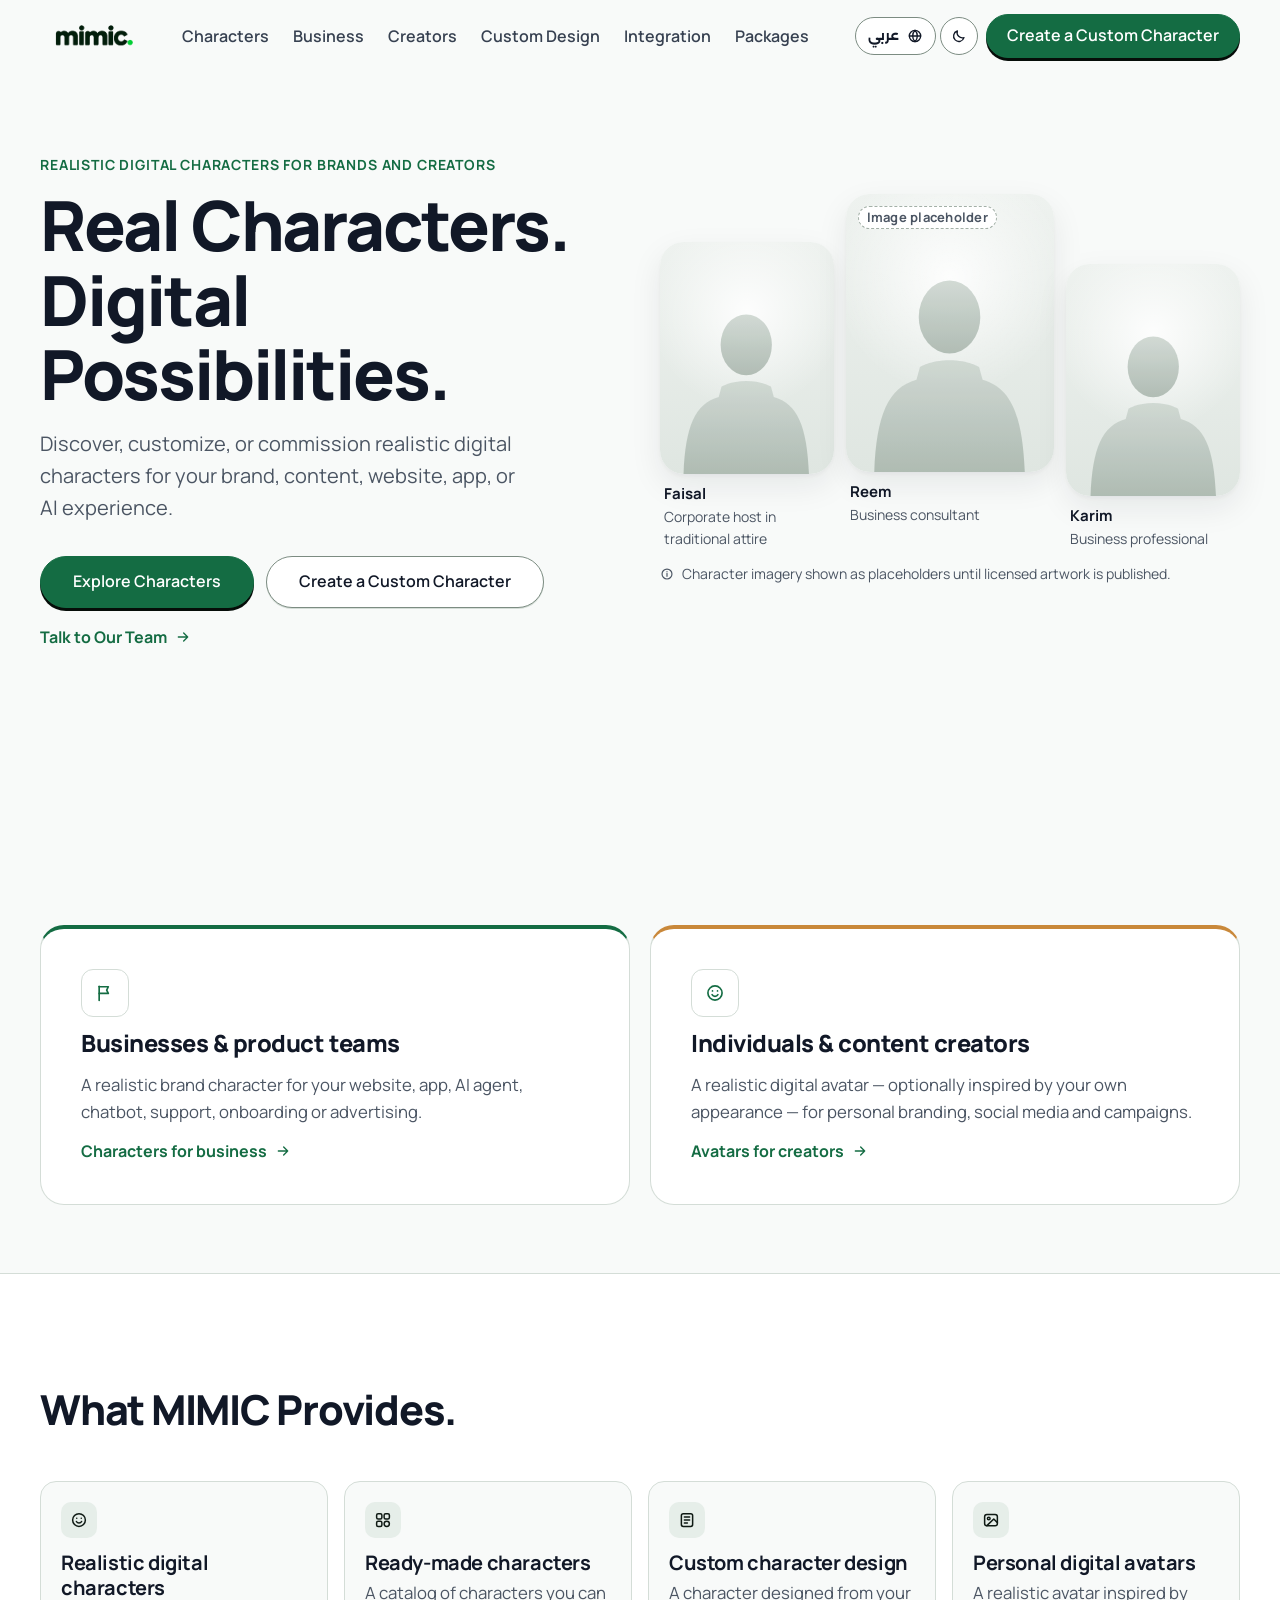
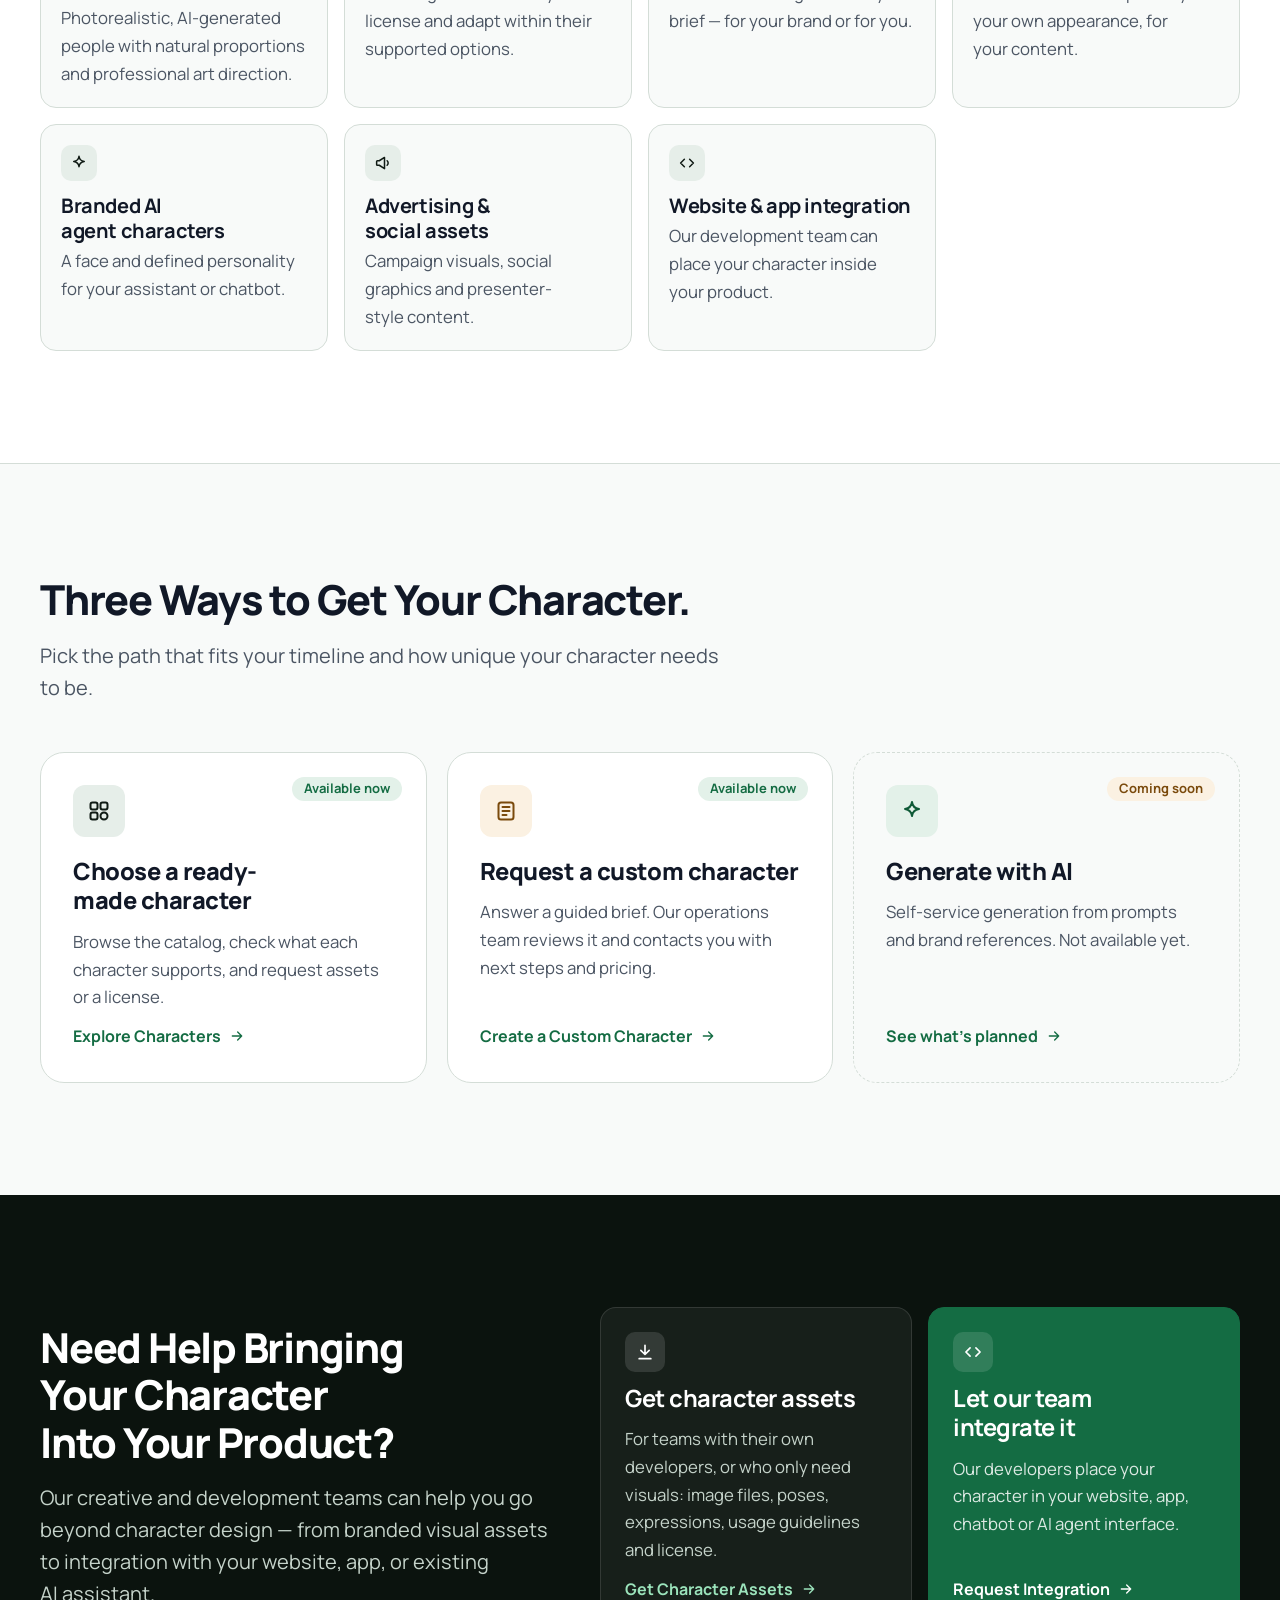
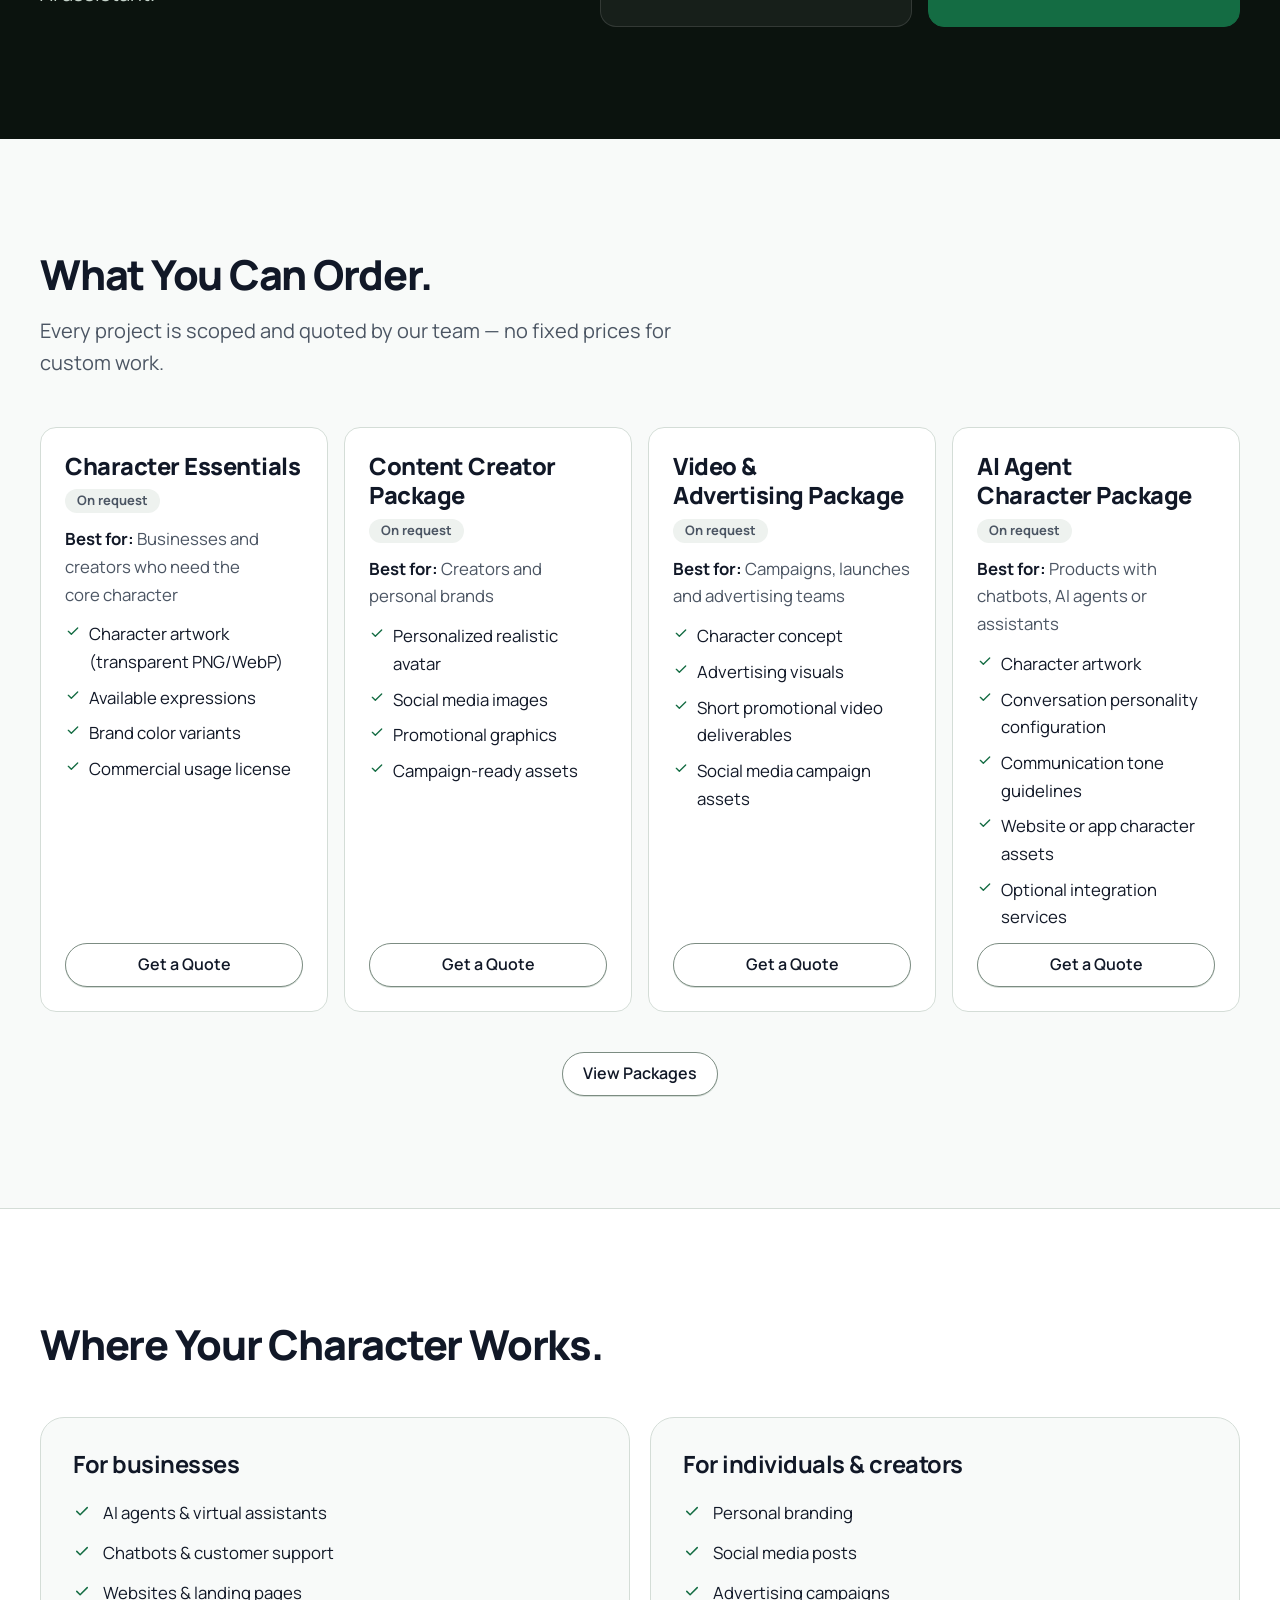
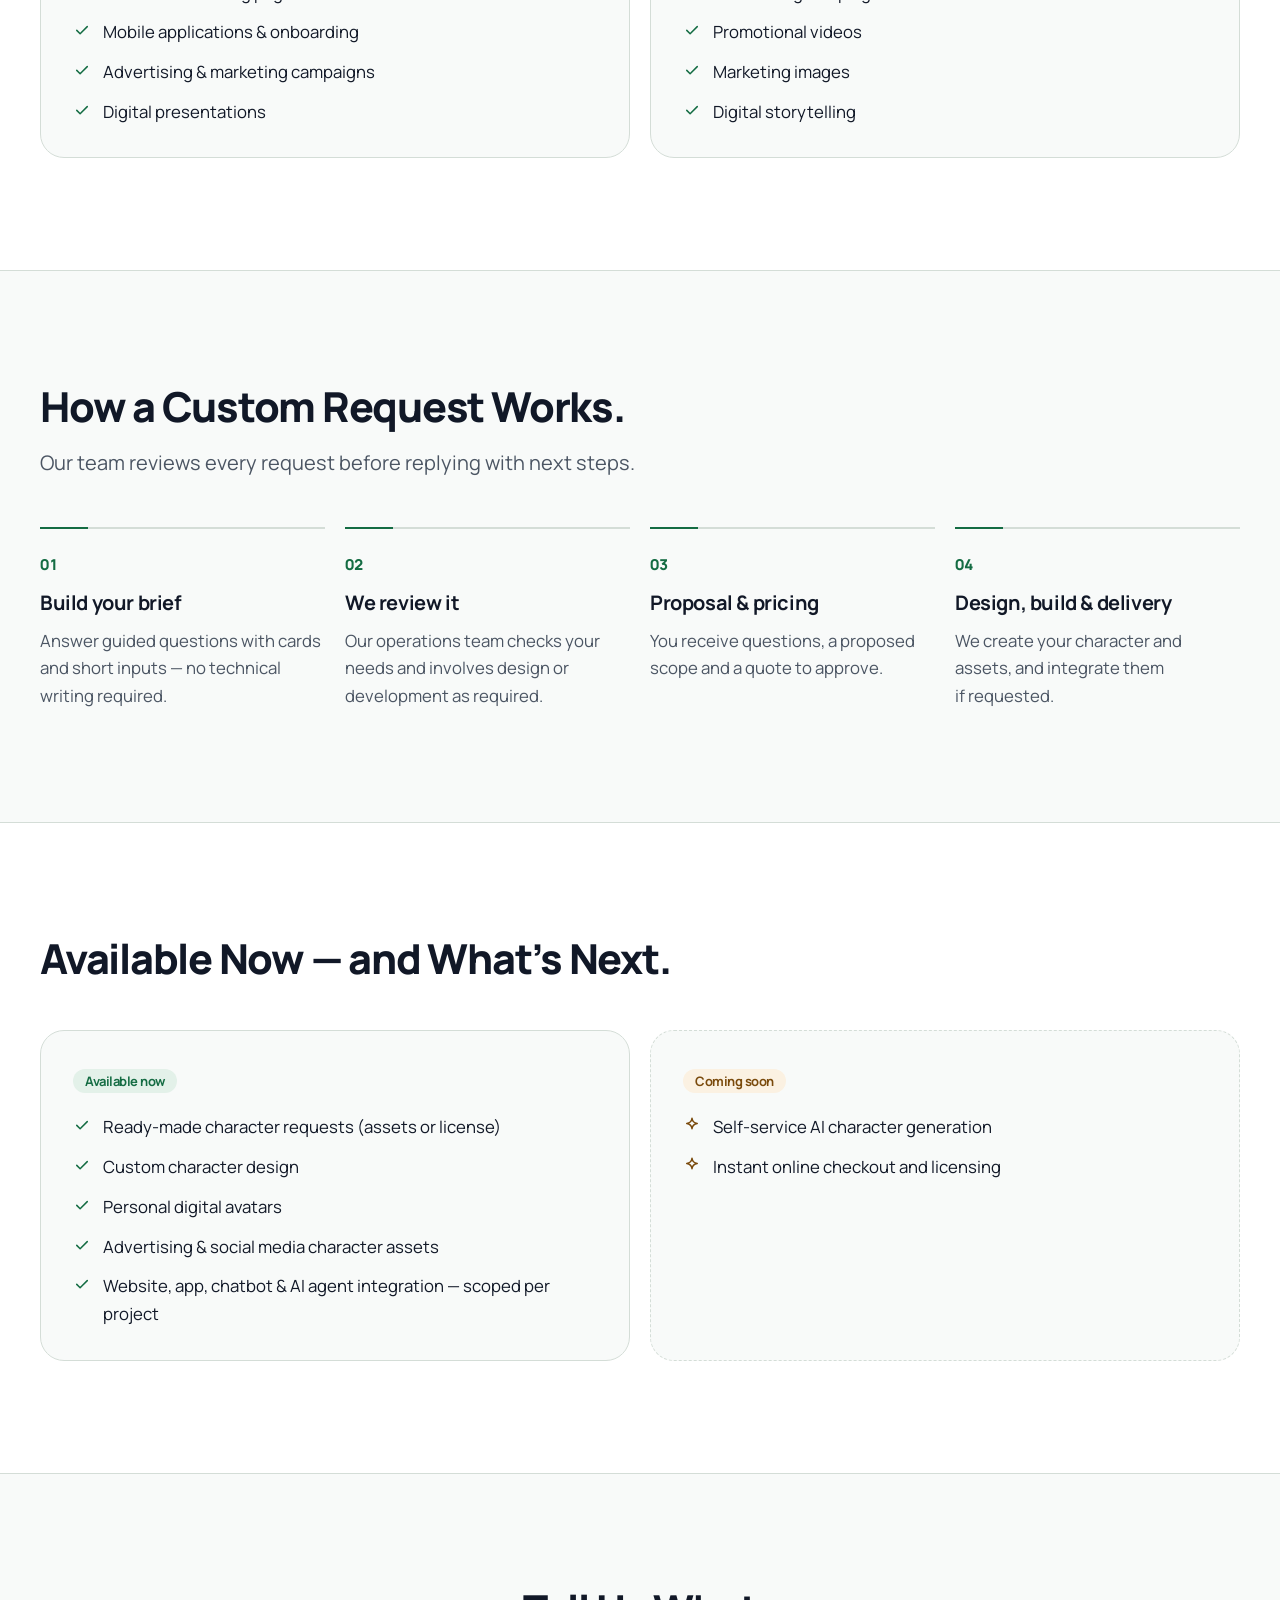
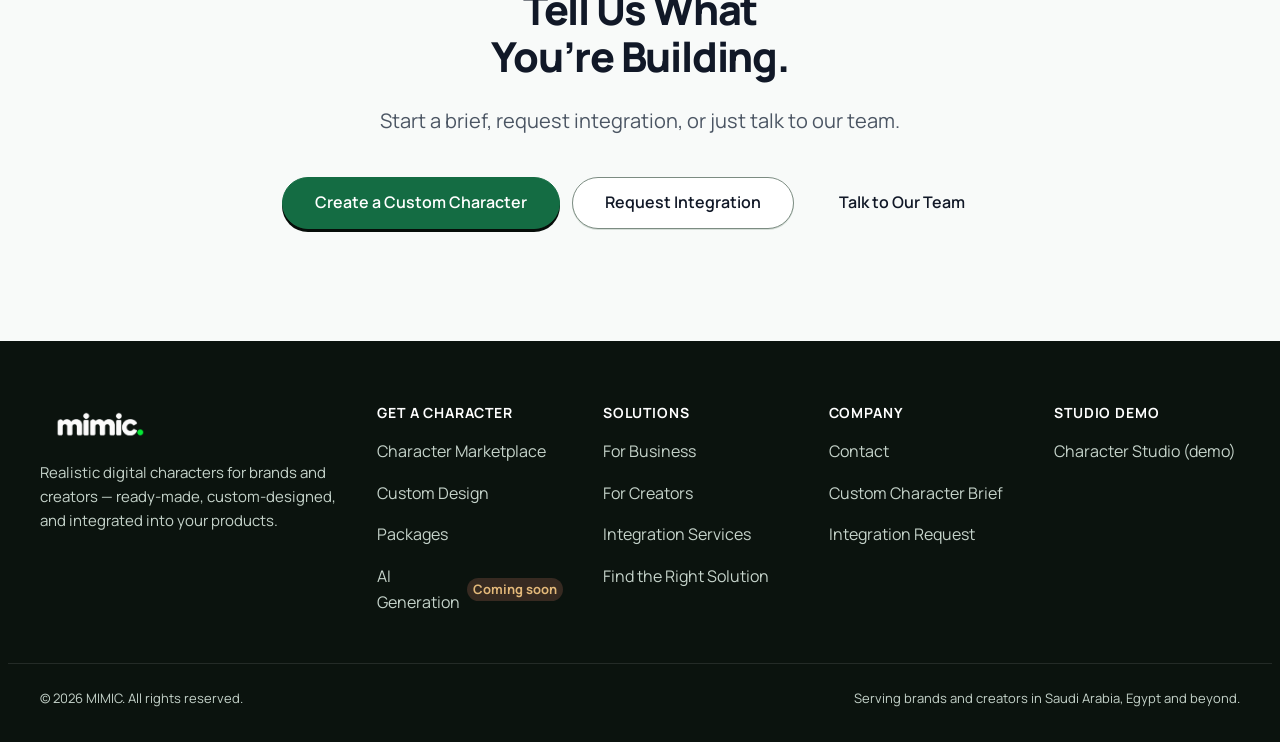
==== index.html @ 4c0474f5 "Initial commit - MIMIC website" ====
<!doctype html>
<html lang="en" dir="ltr">
<head>
  <meta charset="utf-8">
  <meta name="viewport" content="width=device-width, initial-scale=1, viewport-fit=cover">
  <title>MIMIC — Real Characters. Digital Possibilities.</title>
  <meta name="description" content="Realistic digital characters for brands and creators — ready-made, custom-designed, and integrated into your website, app, chatbot or AI agent.">
  <meta name="theme-color" content="#F8FAF9">
  <!-- Apply saved theme + language before first paint (prevents flashing the wrong theme / direction) -->
  <script>
    (function () {
      var d = document.documentElement, theme = 'light', lang = 'en';
      try {
        var saved = localStorage.getItem('character-lab:theme');
        // explicit choice wins; otherwise follow the operating-system preference
        theme = saved === 'dark' || saved === 'light' ? saved
          : (window.matchMedia && matchMedia('(prefers-color-scheme: dark)').matches ? 'dark' : 'light');
        var q = new URLSearchParams(location.search).get('lang');
        lang = q === 'ar' || q === 'en' ? q : localStorage.getItem('character-lab:locale') === 'ar' ? 'ar' : 'en';
      } catch (e) {}
      d.dataset.theme = theme;
      d.lang = lang;
      d.dir = lang === 'ar' ? 'rtl' : 'ltr';
      if (theme === 'dark') document.querySelector('meta[name="theme-color"]').setAttribute('content', '#101713');
    })();
  </script>
  <meta property="og:title" content="MIMIC — Real Characters. Digital Possibilities.">
  <meta property="og:description" content="Discover, customize, or commission realistic digital characters for your brand, content, website, app, or AI experience.">
  <!-- TODO: add a square MIMIC favicon / app icon (not yet supplied). The old flask icon was retired. -->

  <link rel="preconnect" href="https://fonts.googleapis.com">
  <link rel="preconnect" href="https://fonts.gstatic.com" crossorigin>
  <link rel="stylesheet" href="https://fonts.googleapis.com/css2?family=Manrope:wght@400;500;600;700;800&family=Alexandria:wght@400;500;600;700;800&display=swap">

  <link rel="stylesheet" href="css/tokens.css">
  <link rel="stylesheet" href="css/base.css">
  <link rel="stylesheet" href="css/components.css">
  <link rel="stylesheet" href="css/layout.css">
  <link rel="stylesheet" href="css/site.css">
  <link rel="stylesheet" href="css/character.css">
  <link rel="stylesheet" href="css/pages.css">
  <link rel="stylesheet" href="css/typography.css">
  <link rel="stylesheet" href="css/a11y.css">
</head>
<body data-layout="site">
  <a class="skip-link" href="#main" data-skip-link>Skip to content</a>

  <div class="shell">
    <!-- Public website -->
    <header class="site-header" data-chrome="site-header"></header>

    <!-- Product workspace -->
    <aside class="sidebar" data-chrome="sidebar"></aside>
    <header class="topbar" data-chrome="topbar"></header>

    <main id="main" class="main" tabindex="-1">
      <div id="view" class="view"></div>
    </main>

    <footer class="site-footer" data-chrome="site-footer"></footer>
  </div>

  <!-- Mobile navigation drawer (content depends on layout) -->
  <div class="drawer" id="drawer" hidden></div>

  <div class="toast-region" role="status" aria-live="polite"></div>

  <noscript>
    <p style="padding:2rem;font-family:sans-serif">MIMIC needs JavaScript enabled.</p>
  </noscript>

  <script type="module" src="js/main.js"></script>
</body>
</html>
---- css/tokens.css ----
/* ==========================================================================
   Character Lab — Design Tokens (v3: accessible Black / Deep Green / Neutral)

   WCAG 2.2 AA targets (pairs validated — see README "Accessibility"):
   - Text ≥ 4.5:1, large text ≥ 3:1 (1.4.3)
   - UI component boundaries, focus indicators, meaningful icons ≥ 3:1 (1.4.11)
   Two border tokens on purpose:
     --color-border          decorative edges (cards, dividers) — never the only cue
     --color-border-control  boundaries of inputs / chips / checkboxes — ≥ 3:1

   Historical ramp names (lavender, indigo, peach…) are kept as ALIASES so
   existing components inherit the new identity:
     lavender → green accent   indigo → near-black ink-green   peach → warm sand
   New code should use semantic --color-* tokens only.
   ========================================================================== */

:root {
  color-scheme: light;

  /* ---------- Brand core ---------- */
  --brand-ink: #111827;
  --brand-green: #146c43;
  --brand-green-light: #76d5a1;
  --brand-indigo: var(--brand-ink); /* legacy alias */

  /* ---------- Neutral ramp ---------- */
  --ink-900: #111827;
  --ink-800: #1f2937;
  --ink-700: #374151;
  --ink-500: #4b5563;
  --ink-400: #6b7280;
  --ink-300: #7c8c82;
  --ink-200: #d4ddd7;
  --ink-100: #e9eeea;
  --ink-50:  #f3f6f4;

  /* "indigo" = near-black green family */
  --indigo-950: #060d09;
  --indigo-900: #0b130e;
  --indigo-800: #0f1a14;
  --indigo-700: #1a2b22;
  --indigo-600: #24392d;
  --indigo-100: #e6eee9;

  --cream-50:  #f8faf9;
  --cream-100: #f1f5f2;
  --white:     #ffffff;

  /* "lavender" = green accent ramp */
  --lavender-50:  #f0f7f3;
  --lavender-100: #e3f1e9;
  --lavender-200: #c7e3d3;
  --lavender-300: #9ccdb2;
  --lavender-400: #5fa982;
  --lavender-500: #2e8a5b;
  --lavender-600: #146c43;
  --lavender-700: #0f5a37;

  /* "peach" = warm sand (secondary emphasis, "coming soon") */
  --peach-100: #fbf1e2;
  --peach-200: #f3ddbb;
  --peach-300: #e3b97a;
  --peach-500: #c9883a;
  --peach-700: #7a4a0c;

  /* "mint" = success green */
  --mint-100: #e3f1e9;
  --mint-200: #c7e3d3;
  --mint-300: #8cc7a6;
  --mint-500: #2e8a5b;
  --mint-700: #146c43;

  --sky-100: #e8f0f7; --sky-200: #cfdeec; --sky-300: #a7c1db; --sky-500: #4c7aa6; --sky-700: #2b5279;
  --butter-100: #fbf4dc; --butter-200: #f3e3ad; --butter-300: #e2c773; --butter-500: #b8902a; --butter-700: #6e5208;
  --pink-100: #fbeaea; --pink-200: #f3cfcf; --pink-300: #e3a1a1; --pink-500: #c0504d; --pink-700: #9b2c2c;

  /* ---------- Semantic color ---------- */
  --color-bg: #f8faf9;
  --color-bg-app: #f1f5f2;
  --color-bg-elevated: #ffffff;
  --color-surface: #ffffff;
  --color-surface-muted: #f3f6f4;
  --color-surface-sunken: #eef2ef;
  --color-surface-inverse: #0f1a14;
  --color-surface-inverse-deep: #0b130e;
  --color-border: #d4ddd7;
  --color-border-strong: #a3b0a7;
  --color-border-control: #7c8c82;

  --color-text: #111827;
  --color-text-muted: #4b5563;
  --color-text-subtle: #5f6b63;
  --color-text-inverse: #ffffff;
  --color-text-inverse-muted: #c5d3ca;
  --color-heading: #111827;

  --color-primary: #146c43;
  --color-primary-hover: #0f5a37;
  --color-primary-active: #0b4a2d;
  --color-primary-contrast: #ffffff;

  --color-accent: #146c43;
  --color-accent-hover: #0f5a37;
  --color-accent-soft: #e3f1e9;
  --color-accent-softer: #f0f7f3;
  --color-accent-contrast: #ffffff;
  --color-accent-strong: #146c43;
  --color-accent-strong-hover: #0f5a37;

  --color-creative: #c9883a;
  --color-creative-hover: #b4762c;
  --color-creative-soft: #fbf1e2;
  --color-creative-contrast: #111827;

  --color-success: #146c43;
  --color-success-soft: #e3f1e9;
  --color-warning: #6e5208;
  --color-warning-soft: #fbf4dc;
  --color-danger: #b42318;
  --color-danger-soft: #fdecea;

  --color-focus: #146c43;
  --color-selected-bg: #e3f1e9;
  --color-selected-border: #146c43;

  --color-header-bg: rgb(248 250 249 / 0.94);
  --color-topbar-bg: rgb(241 245 242 / 0.95);
  --color-toast-bg: #111827;
  --color-toast-fg: #ffffff;

  --logo-body: #111827;
  --logo-face: #ffffff;
  --logo-dot: #146c43;
  --logo-dot-2: #76d5a1;
  --logo-word: #111827;
  --logo-accent: #146c43;

  --media-bg-a: #eef2ef;
  --media-bg-b: #dfe6e1;
  --media-glow: rgb(255 255 255 / 0.9);
  --media-ph-a: #cdd6d0;
  --media-ph-b: #aab7ae;
  --media-shadow: rgb(17 24 39 / 0.18);

  --tint-lavender: var(--lavender-100);
  --tint-peach: var(--peach-100);
  --tint-mint: var(--mint-100);
  --tint-sky: var(--sky-100);
  --tint-butter: var(--butter-100);
  --tint-pink: var(--pink-100);

  /* ---------- Typography ---------- */
  --font-latin: "Manrope", ui-sans-serif, system-ui, -apple-system, "Segoe UI", Roboto, sans-serif;
  --font-arabic: "Alexandria", "Segoe UI", Tahoma, sans-serif;
  --font-display: var(--font-latin);
  --font-body: var(--font-latin);
  --font-mono: ui-monospace, "SF Mono", Menlo, Consolas, monospace;

  --text-2xs: 0.75rem;
  --text-xs: 0.8125rem;
  --text-sm: 0.9375rem;
  --text-base: 1rem;
  --text-md: 1.125rem;
  --text-lg: 1.25rem;
  --text-xl: 1.5rem;
  --text-2xl: clamp(1.625rem, 1.3rem + 1.1vw, 2.125rem);
  --text-3xl: clamp(2rem, 1.45rem + 2.1vw, 3rem);
  --text-display: clamp(2.5rem, 1.5rem + 4.2vw, 4.75rem);

  --weight-regular: 400;
  --weight-medium: 500;
  --weight-semibold: 600;
  --weight-bold: 700;
  --weight-extrabold: 800;

  --leading-tight: 1.1;
  --leading-snug: 1.3;
  --leading-normal: 1.6;

  --tracking-tight: -0.02em;
  --tracking-display: -0.03em;
  --tracking-wide: 0.06em;

  /* ---------- Typography scale (roles) — fluid between 360px and 1440px ----------
     Applied to components in css/typography.css. Sizes grow only where hierarchy needs it. */
  --fs-hero:    clamp(2.375rem, 1.6rem + 3.4vw, 4.5rem);     /* 38 → 72  hero headline        */
  --fs-h1:      clamp(2.125rem, 1.6rem + 2.2vw, 3.25rem);    /* 34 → 52  inner page titles     */
  --fs-h2:      clamp(1.625rem, 1.3rem + 1.6vw, 2.75rem);    /* 26 → 44  section headings      */
  --fs-title:   clamp(1.375rem, 1.15rem + 0.9vw, 1.875rem);  /* 22 → 30  step / modal titles   */
  --fs-h3:      clamp(1.125rem, 1rem + 0.6vw, 1.5rem);       /* 18 → 24  card titles           */
  --fs-h4:      clamp(1.0625rem, 0.97rem + 0.4vw, 1.25rem);  /* 17 → 20  small card titles     */
  --fs-lead:    clamp(1.0625rem, 0.98rem + 0.4vw, 1.25rem);  /* 17 → 20  intros & descriptions */
  --fs-body:    clamp(1rem, 0.94rem + 0.28vw, 1.125rem);     /* 16 → 18  body text             */
  --fs-body-sm: clamp(1rem, 0.97rem + 0.1vw, 1.0625rem);      /* 16 → 17  card text             */
  --fs-ui:      1rem;                                         /* 16       nav, buttons, inputs  */
  --fs-label:   0.875rem;                                     /* 14       labels, eyebrows      */
  --fs-caption: 0.8125rem;                                    /* 13       badges, tags          */

  --lh-hero: 1.08;
  --lh-h1: 1.12;
  --lh-h2: 1.15;
  --lh-title: 1.2;
  --lh-h3: 1.25;
  --lh-lead: 1.6;
  --lh-body: 1.65;
  --lh-ui: 1.35;

  /* Vertical rhythm between heading → text → actions */
  --flow-eyebrow: var(--space-3);
  --flow-heading: var(--space-4);
  --flow-actions: var(--space-7);

  /* ---------- Spacing ---------- */
  --space-0: 0; --space-1: 0.25rem; --space-2: 0.5rem; --space-3: 0.75rem; --space-4: 1rem; --space-5: 1.25rem;
  --space-6: 1.5rem; --space-7: 2rem; --space-8: 2.5rem; --space-9: 3rem; --space-10: 4rem; --space-11: 5rem; --space-12: 6rem;
  --section-y: clamp(4rem, 2.5rem + 6vw, 7rem);

  /* ---------- Radius ---------- */
  --radius-xs: 6px; --radius-sm: 10px; --radius-md: 12px; --radius-lg: 16px; --radius-xl: 24px; --radius-2xl: 32px; --radius-pill: 999px;

  /* ---------- Elevation ---------- */
  --shadow-xs: 0 1px 2px rgb(17 24 39 / 0.06);
  --shadow-sm: 0 1px 2px rgb(17 24 39 / 0.05), 0 4px 12px rgb(17 24 39 / 0.05);
  --shadow-md: 0 2px 4px rgb(17 24 39 / 0.04), 0 12px 32px rgb(17 24 39 / 0.08);
  --shadow-lg: 0 4px 10px rgb(17 24 39 / 0.05), 0 28px 64px rgb(17 24 39 / 0.12);
  --shadow-press: 0 2px 0 0 var(--indigo-950);
  --shadow-press-soft: 0 1px 0 0 var(--ink-200);
  /* Focus ring for custom controls whose real input is visually hidden */
  --shadow-focus: 0 0 0 2px var(--color-bg), 0 0 0 5px var(--color-focus);

  /* ---------- Motion ---------- */
  --ease-out: cubic-bezier(0.22, 1, 0.36, 1);
  --ease-in-out: cubic-bezier(0.65, 0, 0.35, 1);
  --ease-spring: cubic-bezier(0.34, 1.56, 0.64, 1);
  --dur-instant: 90ms; --dur-fast: 160ms; --dur-base: 240ms; --dur-slow: 420ms; --dur-reveal: 600ms;

  /* ---------- Layout ---------- */
  --container: 1200px;
  --container-pad: clamp(1rem, 0.4rem + 2.6vw, 2rem);
  --header-h: 72px;
  --sidebar-w: 276px;
  --sidebar-w-compact: 88px;
  --topbar-h: 64px;
  --tabbar-h: 0px;
  --content-max: 1240px;
  --gutter: var(--space-7);
  --control-h-sm: 36px;
  --control-h: 44px;
  --control-h-lg: 52px;

  --dir: 1;
  --z-base: 1; --z-sticky: 20; --z-nav: 40; --z-overlay: 60; --z-toast: 80;
}

/* ---------- Arabic typography (Alexandria needs more vertical room) ---------- */
:root:lang(ar) {
  --font-display: var(--font-arabic);
  --font-body: var(--font-arabic);
  --tracking-tight: 0;
  --tracking-display: 0;
  --tracking-wide: 0;
  --leading-tight: 1.4;
  --leading-normal: 1.85;
  --text-display: clamp(2.2rem, 1.4rem + 3.4vw, 3.9rem);

  /* Alexandria is wide with tall ascenders: slightly smaller display sizes, more line height */
  --fs-hero: clamp(2.25rem, 1.5rem + 3.1vw, 4.25rem);       /* 36 → 68 */
  --fs-h1:   clamp(2rem, 1.5rem + 2vw, 3rem);               /* 32 → 48 */
  --lh-hero: 1.35;
  --lh-h1: 1.4;
  --lh-h2: 1.4;
  --lh-title: 1.45;
  --lh-h3: 1.5;
  --lh-lead: 1.8;
  --lh-body: 1.85;
  --lh-ui: 1.5;
}
[dir="rtl"] { --dir: -1; }

/* ==========================================================================
   Dark theme — designed independently: deep green-black, elevated surfaces,
   soft neutral text, light-green accent carrying dark text.
   ========================================================================== */
:root[data-theme="dark"] {
  color-scheme: dark;

  --ink-900: #f5f7f5;
  --ink-800: #e3e9e5;
  --ink-700: #ccd7d0;
  --ink-500: #b7c5bb;
  --ink-400: #93a499;
  --ink-300: #6b8174;
  --ink-200: #33433a;
  --ink-100: #24312a;
  --ink-50:  #1e2a24;

  --indigo-950: #030604;
  --indigo-900: #0a110d;
  --indigo-800: #d7e6dc;
  --indigo-700: #c2d6c9;
  --indigo-600: #a9c4b2;
  --indigo-100: #22312a;

  --cream-50: #101713;
  --cream-100: #0c120f;

  --lavender-50:  #16241c;
  --lavender-100: #1d3326;
  --lavender-200: #275038;
  --lavender-300: #3b7656;
  --lavender-400: #56a57c;
  --lavender-500: #76d5a1;
  --lavender-600: #76d5a1;
  --lavender-700: #9be3bb;

  --peach-100: #2e2416; --peach-200: #4a3a1f; --peach-300: #b98f4f; --peach-500: #e2b06a; --peach-700: #f0cc94;
  --mint-100: #1d3326; --mint-200: #275038; --mint-300: #3b7656; --mint-500: #76d5a1; --mint-700: #9be3bb;
  --sky-100: #172431; --sky-200: #20364a; --sky-300: #3e6488; --sky-500: #7fa9d1; --sky-700: #b3cde6;
  --butter-100: #2b2614; --butter-200: #46391a; --butter-300: #a88b3c; --butter-500: #d9bb64; --butter-700: #ecd796;
  --pink-100: #331b1b; --pink-200: #4e2727; --pink-300: #a25a5a; --pink-500: #e08a87; --pink-700: #f3b2b0;

  --color-bg: #101713;
  --color-bg-app: #0c120f;
  --color-bg-elevated: #1b2520;
  --color-surface: #1b2520;
  --color-surface-muted: #212d27;
  --color-surface-sunken: #141c18;
  --color-surface-inverse: #1d3a2b;
  --color-surface-inverse-deep: #080d0a;
  --color-border: #33433a;
  --color-border-strong: #4f6357;
  --color-border-control: #6b8174;

  --color-text: #f5f7f5;
  --color-text-muted: #b7c5bb;
  --color-text-subtle: #a1b1a6;
  --color-text-inverse-muted: #c9d7ce;
  --color-heading: #f5f7f5;

  --color-primary: #76d5a1;
  --color-primary-hover: #8fe0b3;
  --color-primary-active: #62c48e;
  --color-primary-contrast: #0b1a12;

  --color-accent: #76d5a1;
  --color-accent-hover: #9be3bb;
  --color-accent-soft: #1d3326;
  --color-accent-softer: #16241c;
  --color-accent-contrast: #0b1a12;
  --color-accent-strong: #1f6b46;
  --color-accent-strong-hover: #237a50;

  --color-creative: #e2b06a;
  --color-creative-hover: #ebc183;
  --color-creative-soft: #2e2416;
  --color-creative-contrast: #1a1206;

  --color-success: #9be3bb;
  --color-success-soft: #1d3326;
  --color-warning: #ecd796;
  --color-warning-soft: #2b2614;
  --color-danger: #f3a7a2;
  --color-danger-soft: #3a1d1b;
  --color-focus: #9be3bb;
  --color-selected-bg: #1d3326;
  --color-selected-border: #76d5a1;

  --color-header-bg: rgb(16 23 19 / 0.92);
  --color-topbar-bg: rgb(12 18 15 / 0.94);
  --color-toast-bg: #f5f7f5;
  --color-toast-fg: #0b1a12;

  --logo-body: #f5f7f5;
  --logo-face: #101713;
  --logo-dot: #76d5a1;
  --logo-dot-2: #3b7656;
  --logo-word: #f5f7f5;
  --logo-accent: #76d5a1;

  --media-bg-a: #22302a;
  --media-bg-b: #18221d;
  --media-glow: rgb(118 213 161 / 0.10);
  --media-ph-a: #4a5d52;
  --media-ph-b: #36463d;
  --media-shadow: rgb(0 0 0 / 0.5);

  --shadow-xs: 0 1px 2px rgb(0 0 0 / 0.3);
  --shadow-sm: 0 1px 2px rgb(0 0 0 / 0.3), 0 4px 12px rgb(0 0 0 / 0.25);
  --shadow-md: 0 2px 4px rgb(0 0 0 / 0.3), 0 12px 32px rgb(0 0 0 / 0.35);
  --shadow-lg: 0 4px 10px rgb(0 0 0 / 0.35), 0 28px 64px rgb(0 0 0 / 0.45);
  --shadow-press-soft: 0 1px 0 0 #050806;
}

/* Smooth theme switch — only while switching (class added by js/ui/theme.js) */
:root.theme-transition,
:root.theme-transition *,
:root.theme-transition *::before,
:root.theme-transition *::after {
  transition: background-color 260ms var(--ease-out), border-color 260ms var(--ease-out), color 260ms var(--ease-out), fill 260ms var(--ease-out) !important;
}

@media (max-width: 1099px) { :root { --gutter: var(--space-6); } }
@media (max-width: 719px) { :root { --gutter: var(--space-4); } }

@media (prefers-reduced-motion: reduce) {
  :root { --dur-instant: 0ms; --dur-fast: 0ms; --dur-base: 0ms; --dur-slow: 0ms; --dur-reveal: 0ms; }
  :root.theme-transition, :root.theme-transition * { transition: none !important; }
}
---- css/base.css ----
/* ==========================================================================
   Base — reset, document defaults, typography, utilities
   ========================================================================== */

*,
*::before,
*::after { box-sizing: border-box; }

* { margin: 0; }

html {
  -webkit-text-size-adjust: 100%;
  text-size-adjust: 100%;
  scroll-behavior: smooth;
  /* 2.4.11 Focus Not Obscured: keep focused/anchored content clear of the sticky header */
  scroll-padding-block-start: calc(var(--header-h) + var(--space-4));
}
@media (prefers-reduced-motion: reduce) {
  html { scroll-behavior: auto; }
  *, *::before, *::after {
    animation-duration: 0.01ms !important;
    animation-iteration-count: 1 !important;
    transition-duration: 0.01ms !important;
  }
}

body {
  min-height: 100vh;
  min-height: 100dvh;
  font-family: var(--font-body);
  font-size: var(--text-base);
  line-height: var(--leading-normal);
  color: var(--color-text);
  background-color: var(--color-bg);
  -webkit-font-smoothing: antialiased;
  -moz-osx-font-smoothing: grayscale;
  text-rendering: optimizeLegibility;
}

img, svg, video, canvas { display: block; max-width: 100%; }
svg { flex-shrink: 0; }

input, button, textarea, select { font: inherit; color: inherit; }
button { cursor: pointer; background: none; border: 0; padding: 0; }
button:disabled { cursor: not-allowed; }

a { color: inherit; text-decoration: none; }

ul[role="list"], ol[role="list"], .list-reset { list-style: none; padding: 0; }

h1, h2, h3, h4 {
  font-family: var(--font-display);
  font-weight: var(--weight-bold);
  line-height: var(--leading-tight);
  letter-spacing: var(--tracking-tight);
  text-wrap: balance;
}
h1 { font-size: var(--text-3xl); }
h2 { font-size: var(--text-2xl); }
h3 { font-size: var(--text-lg); }
h4 { font-size: var(--text-md); }

p { text-wrap: pretty; }

::selection { background: var(--lavender-200); color: var(--ink-900); }

:focus { outline: none; }
/* 2.4.7 Focus Visible: a solid 3px outline (≥3:1 in both themes) that also
   survives Windows High Contrast / forced-colors mode, unlike box-shadow. */
:focus-visible {
  outline: 3px solid var(--color-focus);
  outline-offset: 2px;
}

[hidden] { display: none !important; }

/* ---------- Typography helpers ---------- */
.eyebrow {
  display: inline-flex;
  align-items: center;
  gap: var(--space-2);
  font-size: var(--text-xs);
  font-weight: var(--weight-bold);
  letter-spacing: var(--tracking-wide);
  text-transform: uppercase;
  color: var(--color-accent);
}
:lang(ar) .eyebrow { text-transform: none; font-size: var(--text-sm); }
.text-muted { color: var(--color-text-muted); }
.text-sm { font-size: var(--text-sm); }
.text-xs { font-size: var(--text-xs); }
.display {
  font-family: var(--font-display);
  font-size: var(--text-display);
  font-weight: var(--weight-extrabold);
  line-height: 1.02;
  letter-spacing: var(--tracking-display);
}
.lead {
  font-size: var(--text-md);
  color: var(--color-text-muted);
  max-width: 34rem;
}

/* ---------- Layout utilities ---------- */
.stack { display: flex; flex-direction: column; gap: var(--stack-gap, var(--space-4)); }
.cluster { display: flex; flex-wrap: wrap; align-items: center; gap: var(--cluster-gap, var(--space-3)); }
.spacer { flex: 1; }

.visually-hidden {
  position: absolute !important;
  width: 1px; height: 1px;
  padding: 0; margin: -1px;
  overflow: hidden;
  clip: rect(0 0 0 0);
  white-space: nowrap;
  border: 0;
}

/* ---------- Skip link ---------- */
.skip-link {
  position: fixed;
  inset-block-start: var(--space-3);
  inset-inline-start: var(--space-3);
  z-index: var(--z-toast);
  padding: var(--space-2) var(--space-4);
  border-radius: var(--radius-pill);
  background: var(--color-primary);
  color: var(--color-primary-contrast);
  font-weight: var(--weight-semibold);
  transform: translateY(-200%);
  transition: transform var(--dur-fast) var(--ease-out);
}
.skip-link:focus-visible { transform: translateY(0); }

/* ---------- Icons ---------- */
.icon {
  width: var(--icon-size, 20px);
  height: var(--icon-size, 20px);
  stroke: currentColor;
  stroke-width: 2;
  stroke-linecap: round;
  stroke-linejoin: round;
  fill: none;
}

/* ---------- RTL helpers ----------
   Layout uses logical properties; only directional *icons* need mirroring. */
[dir="rtl"] .flip-rtl { transform: scaleX(-1); }
.flip-rtl-reverse { transform: scaleX(-1); }
[dir="rtl"] .flip-rtl-reverse { transform: none; }

.container {
  width: 100%;
  max-width: calc(var(--container) + var(--container-pad) * 2);
  margin-inline: auto;
  padding-inline: var(--container-pad);
}
---- css/components.css ----
/* ==========================================================================
   Components — buttons, cards, tabs, chips, inputs, sliders, swatches,
   switches, badges, stage, empty state, toast, tooltip
   ========================================================================== */

/* ---------- Button ---------- */
.btn {
  --btn-h: var(--control-h);
  --btn-px: var(--space-5);
  --btn-bg: var(--color-surface);
  --btn-fg: var(--color-text);
  --btn-border: var(--color-border);
  --btn-shadow: var(--shadow-press-soft);

  position: relative;
  display: inline-flex;
  align-items: center;
  justify-content: center;
  gap: var(--space-2);
  height: var(--btn-h);
  padding: 0 var(--btn-px);
  border-radius: var(--radius-pill);
  border: 1.5px solid var(--btn-border);
  background: var(--btn-bg);
  color: var(--btn-fg);
  box-shadow: var(--btn-shadow);
  font-weight: var(--weight-semibold);
  font-size: var(--text-sm);
  line-height: 1;
  white-space: nowrap;
  user-select: none;
  transition:
    transform var(--dur-fast) var(--ease-spring),
    box-shadow var(--dur-fast) var(--ease-out),
    background-color var(--dur-fast) var(--ease-out),
    border-color var(--dur-fast) var(--ease-out);
}
.btn:hover { transform: translateY(-1px); }
.btn:active { transform: translateY(2px); box-shadow: 0 1px 0 0 var(--btn-border); }
.btn:focus-visible { box-shadow: var(--btn-shadow), var(--shadow-focus); }
.btn:disabled, .btn[aria-disabled="true"] { opacity: 0.5; transform: none; pointer-events: none; }
.btn .icon { --icon-size: 18px; }

.btn--primary {
  --btn-bg: var(--color-primary);
  --btn-fg: var(--color-primary-contrast);
  --btn-border: var(--color-primary);
  --btn-shadow: 0 3px 0 0 var(--indigo-950);
}
.btn--primary:hover { --btn-bg: var(--color-primary-hover); }
.btn--primary:active { box-shadow: 0 1px 0 0 var(--indigo-950); }

.btn--accent {
  --btn-bg: var(--color-accent);
  --btn-fg: var(--white);
  --btn-border: var(--color-accent);
  --btn-shadow: 0 4px 0 0 var(--lavender-700);
}
.btn--accent:hover { --btn-bg: var(--color-accent-hover); }

.btn--soft {
  --btn-bg: var(--color-accent-soft);
  --btn-fg: var(--lavender-700);
  --btn-border: transparent;
  --btn-shadow: none;
}
.btn--soft:hover { --btn-bg: var(--lavender-200); }

.btn--ghost {
  --btn-bg: transparent;
  --btn-border: transparent;
  --btn-shadow: none;
}
.btn--ghost:hover { --btn-bg: var(--color-surface-muted); }

.btn--sm { --btn-h: var(--control-h-sm); --btn-px: var(--space-4); font-size: var(--text-xs); }
.btn--lg { --btn-h: var(--control-h-lg); --btn-px: var(--space-7); font-size: var(--text-base); }
.btn--lg .icon { --icon-size: 20px; }
.btn--block { width: 100%; }
.btn--icon { --btn-px: 0; width: var(--btn-h); }

/* ---------- Card ---------- */
.card {
  position: relative;
  background: var(--color-surface);
  border: 1px solid var(--color-border);
  border-radius: var(--radius-lg);
  padding: var(--card-pad, var(--space-6));
  box-shadow: var(--shadow-sm);
}
.card--flat { box-shadow: none; }
.card--sunken { background: var(--color-surface-sunken); border-color: transparent; box-shadow: none; }
.card--interactive {
  display: block;
  transition:
    transform var(--dur-base) var(--ease-spring),
    box-shadow var(--dur-base) var(--ease-out),
    border-color var(--dur-base) var(--ease-out);
}
.card--interactive:hover {
  transform: translateY(-4px) rotate(-0.4deg);
  box-shadow: var(--shadow-lg);
  border-color: var(--color-border-strong);
}
.card--interactive:active { transform: translateY(-1px) scale(0.99); }

.card[data-tint] { border-color: transparent; }
.card[data-tint="lavender"] { background: var(--tint-lavender); }
.card[data-tint="peach"]    { background: var(--tint-peach); }
.card[data-tint="mint"]     { background: var(--tint-mint); }
.card[data-tint="sky"]      { background: var(--tint-sky); }
.card[data-tint="butter"]   { background: var(--tint-butter); }
.card[data-tint="pink"]     { background: var(--tint-pink); }

.card__title { font-size: var(--text-lg); margin-bottom: var(--space-1); }
.card__text { color: var(--color-text-muted); font-size: var(--text-sm); }

/* Icon bubble */
.icon-bubble {
  display: inline-grid;
  place-items: center;
  width: 48px;
  height: 48px;
  border-radius: var(--radius-md);
  background: var(--color-surface);
  box-shadow: var(--shadow-xs);
  color: var(--ink-900);
}
.icon-bubble .icon { --icon-size: 22px; }

/* ---------- Tabs (segmented, sliding indicator) ---------- */
.tabs {
  position: relative;
  display: inline-flex;
  gap: var(--space-1);
  padding: var(--space-1);
  border-radius: var(--radius-pill);
  background: var(--color-surface-sunken);
  isolation: isolate;
  max-width: 100%;
  overflow-x: auto;
  scrollbar-width: none;
}
.tabs::-webkit-scrollbar { display: none; }
.tabs__indicator {
  position: absolute;
  z-index: -1;
  top: var(--space-1);
  left: 0;
  height: calc(100% - var(--space-2));
  width: var(--tab-w, 0);
  transform: translateX(var(--tab-x, 0));
  border-radius: var(--radius-pill);
  background: var(--color-surface);
  box-shadow: var(--shadow-sm);
  transition:
    transform var(--dur-base) var(--ease-spring),
    width var(--dur-base) var(--ease-spring);
}
.tab {
  display: inline-flex;
  align-items: center;
  gap: var(--space-2);
  height: var(--control-h-sm);
  padding: 0 var(--space-4);
  border-radius: var(--radius-pill);
  font-size: var(--text-sm);
  font-weight: var(--weight-semibold);
  color: var(--color-text-muted);
  white-space: nowrap;
  transition: color var(--dur-fast) var(--ease-out);
}
.tab:hover { color: var(--color-text); }
.tab[aria-selected="true"] { color: var(--color-text); }
.tab .icon { --icon-size: 16px; }

.tabs--block { display: flex; width: 100%; }
.tabs--block .tab { flex: 1; justify-content: center; }

/* Vertical tabs (creator category rail) */
.tabs--vertical {
  flex-direction: column;
  border-radius: var(--radius-lg);
  padding: var(--space-2);
  width: 100%;
  overflow: visible;
}
.tabs--vertical .tabs__indicator {
  top: 0;
  left: var(--space-2);
  width: calc(100% - var(--space-4));
  height: var(--tab-h, 0);
  transform: translateY(var(--tab-y, 0));
  border-radius: var(--radius-md);
  transition:
    transform var(--dur-base) var(--ease-spring),
    height var(--dur-base) var(--ease-spring);
}
.tabs--vertical .tab {
  height: var(--control-h);
  border-radius: var(--radius-md);
  justify-content: flex-start;
  gap: var(--space-3);
}
.tabs--vertical .tab .icon { --icon-size: 18px; }

/* ---------- Chip / toggle ---------- */
.chip {
  display: inline-flex;
  align-items: center;
  gap: var(--space-2);
  height: var(--control-h-sm);
  padding: 0 var(--space-4);
  border-radius: var(--radius-pill);
  border: 1.5px solid var(--color-border);
  background: var(--color-surface);
  font-size: var(--text-sm);
  font-weight: var(--weight-semibold);
  transition:
    transform var(--dur-fast) var(--ease-spring),
    background-color var(--dur-fast) var(--ease-out),
    border-color var(--dur-fast) var(--ease-out);
}
.chip:hover { border-color: var(--color-border-strong); transform: translateY(-1px); }
.chip:active { transform: scale(0.96); }
.chip[aria-pressed="true"], .chip[aria-checked="true"] {
  background: var(--color-primary);
  border-color: var(--color-primary);
  color: var(--color-primary-contrast);
}
.chip .icon { --icon-size: 16px; }

/* ---------- Option tile (visual pickers: shapes, eyes, mouths…) ---------- */
.option-grid {
  display: grid;
  grid-template-columns: repeat(auto-fill, minmax(var(--option-min, 84px), 1fr));
  gap: var(--space-2);
}
.option {
  display: flex;
  flex-direction: column;
  align-items: center;
  justify-content: center;
  gap: var(--space-2);
  min-height: 92px;
  padding: var(--space-3) var(--space-2);
  border-radius: var(--radius-md);
  border: 2px solid transparent;
  background: var(--color-surface-sunken);
  font-size: var(--text-xs);
  font-weight: var(--weight-semibold);
  color: var(--color-text-muted);
  transition:
    transform var(--dur-fast) var(--ease-spring),
    border-color var(--dur-fast) var(--ease-out),
    background-color var(--dur-fast) var(--ease-out),
    color var(--dur-fast) var(--ease-out);
}
.option:hover { transform: translateY(-2px); color: var(--color-text); background: var(--ink-100); }
.option:active { transform: scale(0.96); }
.option[aria-checked="true"] {
  border-color: var(--color-primary);
  background: var(--color-surface);
  color: var(--color-text);
  box-shadow: var(--shadow-sm);
}
.option__art { width: 48px; height: 48px; display: grid; place-items: center; }
.option__art svg { width: 100%; height: 100%; }

/* ---------- Form fields ---------- */
.field { display: flex; flex-direction: column; gap: var(--space-2); }
.field__row { display: flex; align-items: center; justify-content: space-between; gap: var(--space-3); }
.label {
  font-size: var(--text-sm);
  font-weight: var(--weight-semibold);
  color: var(--color-text);
}
.hint { font-size: var(--text-xs); color: var(--color-text-muted); }

.input, .select, .textarea {
  width: 100%;
  height: var(--control-h);
  padding: 0 var(--space-4);
  border-radius: var(--radius-sm);
  border: 1.5px solid var(--color-border);
  background: var(--color-surface);
  font-size: var(--text-sm);
  transition: border-color var(--dur-fast) var(--ease-out), box-shadow var(--dur-fast) var(--ease-out);
}
.textarea { height: auto; min-height: 96px; padding: var(--space-3) var(--space-4); resize: vertical; }
.input::placeholder, .textarea::placeholder { color: var(--color-text-subtle); }
.input:hover, .select:hover, .textarea:hover { border-color: var(--color-border-strong); }
.input:focus-visible, .select:focus-visible, .textarea:focus-visible {
  border-color: var(--color-focus);
  box-shadow: 0 0 0 4px var(--lavender-100);
}
.select {
  appearance: none;
  padding-inline-end: var(--space-8);
  background-image: url("data:image/svg+xml,%3Csvg xmlns='http://www.w3.org/2000/svg' viewBox='0 0 24 24' fill='none' stroke='%237a7192' stroke-width='2.5' stroke-linecap='round' stroke-linejoin='round'%3E%3Cpath d='m6 9 6 6 6-6'/%3E%3C/svg%3E");
  background-repeat: no-repeat;
  background-position: right 14px center;
  background-size: 16px;
}
/* background-position has no logical equivalent */
[dir="rtl"] .select { background-position: left 14px center; }

.input-group { position: relative; display: flex; align-items: center; }
.input-group > .icon {
  position: absolute;
  inset-inline-start: 14px;
  --icon-size: 18px;
  color: var(--color-text-subtle);
  pointer-events: none;
}
.input-group > .input { padding-inline-start: 42px; }

/* Pill input (inline character name) */
.input--pill { border-radius: var(--radius-pill); }
.input--title {
  height: auto;
  padding: var(--space-1) var(--space-2);
  margin-inline-start: calc(var(--space-2) * -1);
  border-color: transparent;
  background: transparent;
  font-family: var(--font-display);
  font-size: var(--text-2xl);
  font-weight: var(--weight-semibold);
  letter-spacing: var(--tracking-tight);
}
.input--title:hover { border-color: var(--color-border); background: var(--color-surface); }

/* ---------- Slider ---------- */
.slider {
  --fill: 50%;
  --track-h: 8px;
  --thumb: 22px;
  width: 100%;
  height: var(--thumb);
  appearance: none;
  -webkit-appearance: none;
  background: transparent;
  cursor: pointer;
}
.slider::-webkit-slider-runnable-track {
  height: var(--track-h);
  border-radius: var(--radius-pill);
  background: linear-gradient(to right, var(--color-accent) 0 var(--fill), var(--ink-100) var(--fill) 100%);
}
[dir="rtl"] .slider::-webkit-slider-runnable-track {
  background: linear-gradient(to left, var(--color-accent) 0 var(--fill), var(--ink-100) var(--fill) 100%);
}
.slider::-moz-range-track {
  height: var(--track-h);
  border-radius: var(--radius-pill);
  background: var(--ink-100);
}
.slider::-moz-range-progress {
  height: var(--track-h);
  border-radius: var(--radius-pill);
  background: var(--color-accent);
}
.slider::-webkit-slider-thumb {
  -webkit-appearance: none;
  width: var(--thumb);
  height: var(--thumb);
  margin-top: calc((var(--track-h) - var(--thumb)) / 2);
  border-radius: 50%;
  background: var(--white);
  border: 3px solid var(--color-accent);
  box-shadow: var(--shadow-sm);
  transition: transform var(--dur-fast) var(--ease-spring);
}
.slider::-moz-range-thumb {
  width: var(--thumb);
  height: var(--thumb);
  border-radius: 50%;
  background: var(--white);
  border: 3px solid var(--color-accent);
  box-shadow: var(--shadow-sm);
}
.slider:hover::-webkit-slider-thumb { transform: scale(1.12); }
.slider:active::-webkit-slider-thumb { transform: scale(0.95); }
.slider:focus-visible { box-shadow: none; }
.slider:focus-visible::-webkit-slider-thumb { box-shadow: var(--shadow-focus); }
.slider:focus-visible::-moz-range-thumb { box-shadow: var(--shadow-focus); }

.slider-value {
  min-width: 3ch;
  padding: 2px var(--space-2);
  border-radius: var(--radius-pill);
  background: var(--color-surface-sunken);
  font-size: var(--text-xs);
  font-weight: var(--weight-bold);
  font-variant-numeric: tabular-nums;
  text-align: center;
}

/* ---------- Swatches ---------- */
.swatches { display: flex; flex-wrap: wrap; gap: var(--space-2); }
.swatch {
  position: relative;
  width: 36px;
  height: 36px;
  border-radius: 50%;
  background: var(--swatch);
  box-shadow: inset 0 -4px 8px rgb(0 0 0 / 0.08), inset 0 3px 6px rgb(255 255 255 / 0.5);
  transition: transform var(--dur-fast) var(--ease-spring);
}
.swatch:hover { transform: scale(1.1); }
.swatch:active { transform: scale(0.94); }
.swatch[aria-checked="true"] { box-shadow: 0 0 0 3px var(--color-bg), 0 0 0 5px var(--color-primary); }
.swatch--custom {
  overflow: hidden;
  background: conic-gradient(from 90deg, #ffb0d1, #ffdf78, #9de2c0, #a2ccff, #c6b4ff, #ffb0d1);
}
.swatch--custom input {
  position: absolute;
  inset: 0;
  opacity: 0;
  cursor: pointer;
  width: 100%;
  height: 100%;
}

/* ---------- Switch ---------- */
.switch { position: relative; display: inline-flex; align-items: center; gap: var(--space-3); cursor: pointer; }
.switch input { position: absolute; opacity: 0; width: 1px; height: 1px; }
.switch__track {
  position: relative;
  width: 44px;
  height: 26px;
  border-radius: var(--radius-pill);
  background: var(--ink-200);
  transition: background-color var(--dur-fast) var(--ease-out);
}
.switch__track::after {
  content: "";
  position: absolute;
  inset-block-start: 3px;
  inset-inline-start: 3px;
  width: 20px;
  height: 20px;
  border-radius: 50%;
  background: var(--white);
  box-shadow: var(--shadow-sm);
  transition: transform var(--dur-base) var(--ease-spring);
}
.switch input:checked + .switch__track { background: var(--color-accent); }
.switch input:checked + .switch__track::after { transform: translateX(calc(18px * var(--dir))); }
.switch input:focus-visible + .switch__track { box-shadow: var(--shadow-focus); }

/* ---------- Badge ---------- */
.badge {
  display: inline-flex;
  align-items: center;
  gap: var(--space-1);
  height: 24px;
  padding: 0 var(--space-3);
  border-radius: var(--radius-pill);
  background: var(--color-accent-soft);
  color: var(--lavender-700);
  font-size: var(--text-xs);
  font-weight: var(--weight-bold);
  white-space: nowrap;
}
.badge--mint { background: var(--mint-100); color: var(--mint-700); }
.badge--peach { background: var(--peach-100); color: var(--peach-700); }
.badge--butter { background: var(--butter-100); color: var(--butter-700); }
.badge--neutral { background: var(--color-surface-sunken); color: var(--color-text-muted); }
.badge .icon { --icon-size: 14px; }

/* ---------- Panel (control sidebar sections) ---------- */
.panel {
  background: var(--color-surface);
  border: 1px solid var(--color-border);
  border-radius: var(--radius-lg);
  box-shadow: var(--shadow-sm);
}
.panel__header {
  display: flex;
  align-items: center;
  justify-content: space-between;
  gap: var(--space-3);
  padding: var(--space-5) var(--space-5) 0;
}
.panel__title { font-size: var(--text-md); }
.panel__body { padding: var(--space-5); display: flex; flex-direction: column; gap: var(--space-6); }
.panel__section { display: flex; flex-direction: column; gap: var(--space-3); }
.panel__section + .panel__section { padding-top: var(--space-5); border-top: 1px dashed var(--color-border); }

/* ---------- Stage (where characters render) ---------- */
.stage {
  position: relative;
  display: grid;
  place-items: center;
  min-height: 360px;
  border-radius: var(--radius-xl);
  overflow: hidden;
  isolation: isolate;
  background:
    radial-gradient(circle at 50% 38%, rgb(255 255 255 / 0.9), transparent 62%),
    var(--stage-bg, linear-gradient(160deg, var(--lavender-100), var(--peach-100)));
}
.stage::before {
  content: "";
  position: absolute;
  inset: 0;
  z-index: -1;
  background-image: radial-gradient(rgb(43 35 64 / 0.09) 1.2px, transparent 1.2px);
  background-size: 22px 22px;
  mask-image: radial-gradient(circle at 50% 50%, #000 30%, transparent 75%);
}
.stage__floor {
  position: absolute;
  left: 50%;
  bottom: 12%;
  width: 60%;
  height: 16%;
  transform: translateX(-50%);
  border-radius: 50%;
  background: radial-gradient(closest-side, rgb(255 255 255 / 0.75), transparent);
  z-index: -1;
}
.stage__toolbar {
  position: absolute;
  top: var(--space-4);
  left: var(--space-4);
  right: var(--space-4);
  display: flex;
  align-items: center;
  justify-content: space-between;
  gap: var(--space-2);
  z-index: 2;
}
.stage__caption {
  position: absolute;
  bottom: var(--space-4);
  left: 50%;
  transform: translateX(-50%);
  z-index: 2;
}
.glass {
  background: rgb(255 255 255 / 0.7);
  backdrop-filter: blur(12px);
  -webkit-backdrop-filter: blur(12px);
  border: 1px solid rgb(255 255 255 / 0.8);
}

.stage[data-scene="meadow"] { --stage-bg: linear-gradient(180deg, var(--sky-100) 0 55%, var(--mint-200) 55%); }
.stage[data-scene="sunset"] { --stage-bg: linear-gradient(180deg, var(--pink-100), var(--peach-200)); }
.stage[data-scene="night"]  { --stage-bg: linear-gradient(180deg, #d9d4f6, #b7b0e8); }
.stage[data-scene="studio"] { --stage-bg: linear-gradient(180deg, var(--ink-50), var(--ink-100)); }
.stage[data-scene="lemon"]  { --stage-bg: linear-gradient(160deg, var(--butter-100), var(--mint-100)); }

/* Placeholder figure (for stages whose content arrives in later phases) */
.placeholder-figure {
  display: flex;
  flex-direction: column;
  align-items: center;
  gap: var(--space-3);
  text-align: center;
  padding: var(--space-6);
}
.placeholder-figure svg { width: min(180px, 46%); height: auto; overflow: visible; }
.placeholder-figure__body {
  fill: rgb(255 255 255 / 0.55);
  stroke: var(--ink-300);
  stroke-width: 3;
  stroke-dasharray: 10 9;
}
.placeholder-figure__shadow { fill: rgb(43 35 64 / 0.07); }
.placeholder-figure__icon { stroke: var(--ink-400); }
.placeholder-figure__label { font-family: var(--font-display); font-weight: var(--weight-semibold); font-size: var(--text-md); }

/* ---------- Empty state ---------- */
.empty-state {
  display: flex;
  flex-direction: column;
  align-items: center;
  text-align: center;
  gap: var(--space-3);
  padding: var(--space-10) var(--space-6);
  border: 2px dashed var(--color-border);
  border-radius: var(--radius-xl);
  background: rgb(255 255 255 / 0.5);
}
.empty-state__art {
  display: grid;
  place-items: center;
  width: 72px;
  height: 72px;
  border-radius: var(--radius-lg);
  background: var(--color-accent-soft);
  color: var(--color-accent);
  margin-bottom: var(--space-2);
  transform: rotate(-6deg);
}
.empty-state__art .icon { --icon-size: 32px; }
.empty-state__title { font-size: var(--text-xl); }
.empty-state__text { color: var(--color-text-muted); max-width: 26rem; }
.empty-state .btn { margin-top: var(--space-3); }

/* ---------- Toast ---------- */
.toast-region {
  position: fixed;
  z-index: var(--z-toast);
  left: 50%;
  bottom: var(--space-6);
  transform: translateX(-50%);
  display: flex;
  flex-direction: column;
  align-items: center;
  gap: var(--space-2);
  pointer-events: none;
  width: max-content;
  max-width: calc(100vw - var(--space-8));
}
@media (max-width: 719px) {
  .toast-region { bottom: calc(var(--tabbar-h) + var(--space-4) + env(safe-area-inset-bottom)); }
}
.toast {
  display: flex;
  align-items: center;
  gap: var(--space-3);
  padding-block: var(--space-3);
  padding-inline: var(--space-3) var(--space-5);
  border-radius: var(--radius-pill);
  background: var(--color-toast-bg);
  color: var(--color-toast-fg);
  font-size: var(--text-sm);
  font-weight: var(--weight-semibold);
  box-shadow: var(--shadow-lg);
  pointer-events: auto;
  animation: toast-in var(--dur-slow) var(--ease-spring) both;
}
.toast.is-leaving { animation: toast-out var(--dur-base) var(--ease-out) both; }
.toast__icon {
  display: grid;
  place-items: center;
  width: 28px;
  height: 28px;
  border-radius: 50%;
  background: rgb(255 255 255 / 0.14);
}
.toast__icon .icon { --icon-size: 16px; }
@keyframes toast-in { from { opacity: 0; transform: translateY(16px) scale(0.9); } }
@keyframes toast-out { to { opacity: 0; transform: translateY(8px) scale(0.96); } }

/* ---------- Tooltip (data-tooltip) ---------- */
[data-tooltip] { position: relative; }
[data-tooltip]::after {
  content: attr(data-tooltip);
  position: absolute;
  inset-inline-start: calc(100% + 12px);
  inset-block-start: 50%;
  transform: translate(-4px, -50%);
  padding: 6px 10px;
  border-radius: var(--radius-xs);
  background: var(--color-toast-bg);
  color: var(--color-toast-fg);
  font-size: var(--text-xs);
  font-weight: var(--weight-semibold);
  white-space: nowrap;
  opacity: 0;
  pointer-events: none;
  transition: opacity var(--dur-fast) var(--ease-out), transform var(--dur-fast) var(--ease-out);
  z-index: var(--z-overlay);
}
.tooltips-on [data-tooltip]:hover::after,
.tooltips-on [data-tooltip]:focus-visible::after { opacity: 1; transform: translate(0, -50%); }

/* ---------- Section header ---------- */
.section-header {
  display: flex;
  align-items: flex-end;
  justify-content: space-between;
  gap: var(--space-4);
  margin-bottom: var(--space-5);
}
.section-header h2 { font-size: var(--text-xl); }

/* ---------- Personality picker ---------- */
.persona-list { display: flex; flex-direction: column; gap: var(--space-2); }
.persona-list--compact { display: grid; grid-template-columns: repeat(auto-fill, minmax(118px, 1fr)); }
.persona {
  --persona-tint: var(--lavender-100);
  display: flex;
  align-items: center;
  gap: var(--space-3);
  padding-block: var(--space-2);
  padding-inline: var(--space-2) var(--space-3);
  border-radius: var(--radius-md);
  border: 2px solid transparent;
  background: var(--color-surface-sunken);
  text-align: start;
  transition:
    transform var(--dur-fast) var(--ease-spring),
    background-color var(--dur-fast) var(--ease-out),
    border-color var(--dur-fast) var(--ease-out);
}
.persona:hover { transform: translateY(-1px); background: var(--ink-100); }
.persona:active { transform: scale(0.98); }
.persona[aria-checked="true"] { background: var(--persona-tint); border-color: var(--color-primary); }
.persona[data-persona="happy"]     { --persona-tint: var(--butter-100); }
.persona[data-persona="shy"]       { --persona-tint: var(--pink-100); }
.persona[data-persona="sleepy"]    { --persona-tint: var(--lavender-100); }
.persona[data-persona="energetic"] { --persona-tint: var(--peach-100); }
.persona[data-persona="curious"]   { --persona-tint: var(--mint-100); }
.persona__emoji {
  display: grid;
  place-items: center;
  flex-shrink: 0;
  width: 38px;
  height: 38px;
  border-radius: var(--radius-sm);
  background: var(--persona-tint);
  font-size: 20px;
  line-height: 1;
  transition: transform var(--dur-base) var(--ease-spring);
}
.persona[aria-checked="true"] .persona__emoji { background: var(--color-surface); transform: rotate(-8deg) scale(1.06); }
.persona__text { display: flex; flex-direction: column; gap: 2px; min-width: 0; }
.persona__label { font-size: var(--text-sm); font-weight: var(--weight-bold); }
.persona__desc { font-size: var(--text-xs); color: var(--color-text-muted); line-height: 1.35; }

/* ---------- Danger button ---------- */
.btn--danger {
  --btn-bg: var(--pink-700);
  --btn-fg: var(--white);
  --btn-border: var(--pink-700);
  --btn-shadow: 0 4px 0 0 #8f2d50;
}
.btn--danger:hover { --btn-bg: #ad3a63; }
.btn--danger:active { box-shadow: 0 1px 0 0 #8f2d50; }

/* ---------- Dialog ---------- */
.dialog {
  width: min(420px, calc(100vw - var(--space-8)));
  padding: 0;
  border: 0;
  border-radius: var(--radius-xl);
  background: var(--color-surface);
  color: var(--color-text);
  box-shadow: var(--shadow-lg);
}
.dialog[open] { animation: dialog-in var(--dur-slow) var(--ease-spring); }
.dialog::backdrop { background: rgb(43 35 64 / 0.35); backdrop-filter: blur(4px); }
.dialog__body { display: flex; flex-direction: column; align-items: center; text-align: center; gap: var(--space-3); padding: var(--space-7) var(--space-6) var(--space-6); }
.dialog__icon { display: grid; place-items: center; width: 56px; height: 56px; border-radius: var(--radius-lg); background: var(--color-accent-soft); color: var(--color-accent); transform: rotate(-6deg); }
.dialog--danger .dialog__icon { background: var(--color-danger-soft); color: var(--color-danger); }
.dialog__icon .icon { --icon-size: 26px; }
.dialog__title { font-size: var(--text-xl); }
.dialog__text { color: var(--color-text-muted); font-size: var(--text-sm); }
.dialog__actions { display: grid; grid-template-columns: 1fr 1fr; gap: var(--space-2); width: 100%; margin-top: var(--space-3); }
@keyframes dialog-in { from { opacity: 0; transform: translateY(12px) scale(0.96); } }

/* ---------- Notice banner ---------- */
.notice {
  display: flex;
  align-items: flex-start;
  gap: var(--space-3);
  padding: var(--space-3) var(--space-4);
  margin-bottom: var(--space-5);
  border-radius: var(--radius-md);
  background: var(--color-warning-soft);
  color: var(--ink-800);
  font-size: var(--text-sm);
}
.notice .icon { --icon-size: 18px; color: var(--color-warning); margin-top: 2px; }
---- css/layout.css ----
/* ==========================================================================
   Layout — application shell (logical properties only → RTL-ready)

   body[data-layout="site"] → marketing website: sticky header + footer
   body[data-layout="app"]  → product workspace:
       ≥1100px  full sidebar
       720–1099 compact icon rail
       <720px   top bar + navigation drawer
   ========================================================================== */

/* ---------- Visibility per layout ---------- */
body[data-layout="site"] .sidebar,
body[data-layout="site"] .topbar { display: none; }
body[data-layout="app"] .site-header,
body[data-layout="app"] .site-footer { display: none; }

/* ==========================================================================
   Marketing header
   ========================================================================== */
.site-header {
  position: sticky;
  inset-block-start: 0;
  z-index: var(--z-nav);
  background: var(--color-header-bg);
  backdrop-filter: saturate(1.4) blur(10px);
  -webkit-backdrop-filter: saturate(1.4) blur(10px);
  border-block-end: 1px solid transparent;
  transition: border-color var(--dur-base) var(--ease-out), box-shadow var(--dur-base) var(--ease-out);
}
.site-header.is-scrolled { border-block-end-color: var(--color-border); box-shadow: 0 6px 24px rgb(32 34 53 / 0.04); }
.site-header__inner {
  display: flex;
  align-items: center;
  gap: var(--space-6);
  min-height: var(--header-h);
}
.site-nav { margin-inline-start: var(--space-4); }
.site-nav ul { display: flex; gap: var(--space-1); }
.site-nav__link {
  display: inline-flex;
  align-items: center;
  height: 40px;
  padding-inline: var(--space-3);
  border-radius: var(--radius-pill);
  font-size: var(--text-sm);
  font-weight: var(--weight-semibold);
  color: var(--ink-700);
  transition: color var(--dur-fast) var(--ease-out), background-color var(--dur-fast) var(--ease-out);
}
.site-nav__link:hover { color: var(--color-text); background: var(--ink-100); }
.site-nav__link[aria-current="page"] { color: var(--color-primary); background: var(--indigo-100); }
.site-header__actions { display: flex; align-items: center; gap: var(--space-2); margin-inline-start: auto; }
.menu-toggle { display: none; margin-inline-start: auto; }

/* ---------- Logo (MIMIC wordmark PNG) ----------
   Sized by height only (width: auto) → original 3:1 proportions, never stretched or cropped.
   No filters: colors come from the supplied artwork (mimic.png / white_mimic.png). */
.logo { display: inline-flex; align-items: center; flex-shrink: 0; border-radius: var(--radius-xs); line-height: 0; }
.logo__img { display: block; width: auto; max-width: none; object-fit: contain; }
.logo__img--header { height: 36px; }
.logo__img--footer { height: 40px; }
.logo__img--sidebar { height: 30px; }
.logo__img--drawer { height: 28px; }
@media (max-width: 719px) { .logo__img--header { height: 32px; } }

/* ==========================================================================
   Marketing footer
   ========================================================================== */
.site-footer {
  margin-block-start: var(--section-y);
  background: var(--color-surface-inverse-deep);
  color: var(--color-text-inverse-muted);
  padding-block: var(--space-10) var(--space-7);
}
.site-footer__inner {
  display: grid;
  grid-template-columns: minmax(0, 1.6fr) repeat(4, minmax(0, 1fr));
  gap: var(--space-8);
}
.site-footer__brand { display: flex; flex-direction: column; gap: var(--space-4); max-width: 22rem; }
.site-footer__brand p { font-size: var(--text-sm); line-height: 1.7; }
.site-footer__heading {
  margin-block-end: var(--space-4);
  font-size: var(--text-xs);
  font-weight: var(--weight-bold);
  letter-spacing: var(--tracking-wide);
  text-transform: uppercase;
  color: var(--white);
}
.site-footer__col ul { display: flex; flex-direction: column; gap: var(--space-3); }
.site-footer__link { font-size: var(--text-sm); transition: color var(--dur-fast) var(--ease-out); }
.site-footer__link:hover { color: var(--white); }
.site-footer__soon { margin-inline-start: var(--space-1); padding: 1px 6px; border-radius: var(--radius-pill); background: rgb(255 145 125 / 0.18); color: var(--peach-300); font-size: var(--text-2xs); font-weight: var(--weight-bold); white-space: nowrap; }
.site-footer__bottom {
  display: flex;
  flex-wrap: wrap;
  justify-content: space-between;
  gap: var(--space-3);
  margin-block-start: var(--space-9);
  padding-block-start: var(--space-6);
  border-block-start: 1px solid rgb(255 255 255 / 0.1);
  font-size: var(--text-xs);
}
.site-footer :focus-visible { box-shadow: 0 0 0 3px var(--indigo-900), 0 0 0 5px var(--lavender-300); }

/* ==========================================================================
   Workspace (app) layout
   ========================================================================== */
body[data-layout="app"] { background: var(--color-bg-app); }
body[data-layout="app"] .shell {
  display: grid;
  grid-template-columns: var(--sidebar-w) minmax(0, 1fr);
  min-height: 100vh;
  min-height: 100dvh;
}

.sidebar {
  position: sticky;
  inset-block-start: 0;
  height: 100vh;
  height: 100dvh;
  padding: var(--space-4);
  z-index: var(--z-nav);
}
.sidebar__inner {
  display: flex;
  flex-direction: column;
  gap: var(--space-6);
  height: 100%;
  padding: var(--space-5) var(--space-3);
  border-radius: var(--radius-xl);
  background: var(--color-surface);
  border: 1px solid var(--color-border);
  box-shadow: var(--shadow-sm);
  overflow-y: auto;
}
.sidebar__inner > .logo { padding-inline: var(--space-2); }
.sidebar__footer { margin-block-start: auto; display: flex; flex-direction: column; align-items: flex-start; gap: var(--space-3); padding-inline: var(--space-2); }

.app-nav__group, .drawer-nav__group {
  margin: var(--space-4) var(--space-3) var(--space-2);
  font-size: var(--text-2xs);
  font-weight: var(--weight-bold);
  letter-spacing: var(--tracking-wide);
  text-transform: uppercase;
  color: var(--color-text-subtle);
}
.app-nav__group:first-child { margin-block-start: 0; }
.app-nav__list, .drawer-nav__list { display: flex; flex-direction: column; gap: 2px; }
.app-nav__link, .drawer-nav__link {
  display: flex;
  align-items: center;
  gap: var(--space-3);
  min-height: 42px;
  padding-inline: var(--space-3);
  border-radius: var(--radius-sm);
  font-size: var(--text-sm);
  font-weight: var(--weight-semibold);
  color: var(--ink-700);
  transition: background-color var(--dur-fast) var(--ease-out), color var(--dur-fast) var(--ease-out);
}
.app-nav__link:hover, .drawer-nav__link:hover { background: var(--ink-50); color: var(--color-text); }
.app-nav__link[aria-current="page"], .drawer-nav__link[aria-current="page"] { background: var(--indigo-100); color: var(--color-primary); }
.app-nav__icon, .drawer-nav__icon { display: grid; place-items: center; width: 22px; }
.app-nav__icon .icon, .drawer-nav__icon .icon { --icon-size: 18px; }
.app-nav__label, .drawer-nav__label { flex: 1; min-width: 0; white-space: nowrap; overflow: hidden; text-overflow: ellipsis; }
/* "Coming soon" marker: a quiet dot (label is visually hidden, title on hover) */
.app-nav__soon, .drawer-nav__soon {
  flex-shrink: 0;
  width: 7px;
  height: 7px;
  border-radius: 50%;
  background: var(--color-creative);
  box-shadow: 0 0 0 3px var(--peach-100);
}
.app-nav__back {
  display: inline-flex;
  align-items: center;
  gap: var(--space-2);
  font-size: var(--text-sm);
  font-weight: var(--weight-semibold);
  color: var(--color-text-muted);
}
.app-nav__back:hover { color: var(--color-text); }
.app-nav__back .icon { --icon-size: 16px; }

/* ---------- Main ---------- */
.main { min-width: 0; }
.main:focus { outline: none; }
body[data-layout="app"] .main { padding: var(--space-6) var(--gutter) var(--space-10); padding-inline-start: var(--space-3); }
body[data-layout="app"] .view { width: 100%; max-width: var(--content-max); margin-inline: auto; }
.view--enter { animation: view-enter var(--dur-slow) var(--ease-out) both; }
@keyframes view-enter { from { opacity: 0; transform: translateY(10px); } }

/* Page header (workspace pages) */
.page-header {
  display: flex;
  flex-wrap: wrap;
  align-items: flex-end;
  justify-content: space-between;
  gap: var(--space-4) var(--space-6);
  margin-block: var(--space-4) var(--space-7);
}
.page-header__text { display: flex; flex-direction: column; gap: var(--space-2); max-width: 44rem; }
.page-header__title:focus { outline: none; }
.page-header__desc { color: var(--color-text-muted); }
.page-header__actions { display: flex; flex-wrap: wrap; gap: var(--space-2); }

/* ---------- Mobile top bar (workspace) ---------- */
.topbar { display: none; }

/* ==========================================================================
   Navigation drawer (mobile, both layouts)
   ========================================================================== */
.drawer {
  position: fixed;
  inset: 0;
  z-index: var(--z-overlay);
  background: rgb(21 18 47 / 0);
  transition: background-color var(--dur-base) var(--ease-out);
}
.drawer.is-open { background: rgb(21 18 47 / 0.42); }
.drawer__panel {
  position: absolute;
  inset-block: 0;
  inset-inline-end: 0;
  display: flex;
  flex-direction: column;
  gap: var(--space-6);
  width: min(360px, 88vw);
  padding: var(--space-5);
  background: var(--color-surface);
  box-shadow: var(--shadow-lg);
  overflow-y: auto;
  transform: translateX(calc(100% * var(--dir)));
  transition: transform var(--dur-base) var(--ease-out);
}
.drawer.is-open .drawer__panel { transform: none; }
.drawer__head { display: flex; align-items: center; justify-content: space-between; }
.drawer-nav__link { min-height: 48px; font-size: var(--text-base); }
.drawer__actions { display: flex; flex-direction: column; gap: var(--space-2); margin-block-start: auto; }
body.drawer-open { overflow: hidden; }

/* ==========================================================================
   Responsive
   ========================================================================== */
@media (max-width: 1099px) {
  .site-nav, .site-header__actions .btn--ghost { display: none; }

  body[data-layout="app"] .shell { grid-template-columns: var(--sidebar-w-compact) minmax(0, 1fr); }
  .sidebar { padding: var(--space-3); }
  .sidebar__inner { align-items: center; padding: var(--space-4) var(--space-2); }
  .sidebar__inner > .logo { padding: 0; }
  .sidebar .logo__img--sidebar { height: 20px; } /* compact rail: 60px wide wordmark */
    .app-nav__label,
  .app-nav__soon,
  .app-nav__group,
  .sidebar__footer .badge,
  .app-nav__back span { display: none; }
  .app-nav__link { justify-content: center; width: 48px; height: 48px; padding: 0; }
  .app-nav__list + .app-nav__list { margin-block-start: var(--space-4); padding-block-start: var(--space-4); border-block-start: 1px solid var(--color-border); }
  .sidebar__footer { align-items: center; padding: 0; }
}

@media (max-width: 719px) {
  .site-header__actions { display: none; }
  .menu-toggle { display: inline-flex; }

  body[data-layout="app"] .shell { display: block; }
  body[data-layout="app"] .sidebar { display: none; }
  body[data-layout="app"] .topbar {
    position: sticky;
    inset-block-start: 0;
    z-index: var(--z-nav);
    display: flex;
    align-items: center;
    justify-content: space-between;
    gap: var(--space-3);
    height: var(--topbar-h);
    padding-inline: var(--gutter);
    background: var(--color-topbar-bg);
    backdrop-filter: blur(10px);
    -webkit-backdrop-filter: blur(10px);
    border-block-end: 1px solid var(--color-border);
  }
  body[data-layout="app"] .main { padding: var(--space-2) var(--gutter) var(--space-10); }

  .site-footer__inner { grid-template-columns: repeat(2, minmax(0, 1fr)); }
  .site-footer__brand { grid-column: 1 / -1; }
  .page-header { margin-block: var(--space-3) var(--space-5); }
}

@media (prefers-reduced-motion: reduce) {
  .drawer__panel { transition: none; }
}

/* ---------- Preferences: language + theme ---------- */
.prefs { display: flex; align-items: center; gap: var(--space-1); }
.prefs--stack { flex-wrap: wrap; }
.prefs--drawer { justify-content: flex-start; }
.pref-btn {
  display: inline-flex;
  align-items: center;
  gap: var(--space-2);
  height: 38px;
  padding-inline: var(--space-3);
  border-radius: var(--radius-pill);
  border: 1px solid var(--color-border);
  background: var(--color-surface);
  color: var(--color-text);
  font-size: var(--text-sm);
  font-weight: var(--weight-semibold);
  transition: border-color var(--dur-fast) var(--ease-out), background-color var(--dur-fast) var(--ease-out);
}
.pref-btn:hover { border-color: var(--color-border-strong); background: var(--color-surface-muted); }
.pref-btn .icon { --icon-size: 16px; }
.pref-btn[lang="ar"] span { font-family: var(--font-arabic); }
.pref-btn[lang="en"] span { font-family: var(--font-latin); }
.pref-btn--icon { width: 38px; padding: 0; justify-content: center; }
.pref-btn__sun { display: none; }
:root[data-theme="dark"] .pref-btn__sun { display: inline-flex; }
:root[data-theme="dark"] .pref-btn__moon { display: none; }
@media (max-width: 1099px) {
  .sidebar .prefs--stack { flex-direction: column; }
  .sidebar .pref-btn__long { display: none; }
  .sidebar .pref-btn__short { display: inline; }
  .sidebar .pref-btn { width: 38px; padding: 0; justify-content: center; }
}
---- css/site.css ----
/* ==========================================================================
   Marketing website — sections and brand components (logical properties)
   ========================================================================== */

/* ---------- Brand component variants ---------- */
.btn--coral {
  --btn-bg: var(--color-creative);
  --btn-fg: var(--color-creative-contrast);
  --btn-border: var(--color-creative);
  --btn-shadow: 0 3px 0 0 #d9705c;
}
.btn--coral:hover { --btn-bg: var(--color-creative-hover); }

.badge--outline {
  background: transparent;
  border: 1px solid var(--color-border-strong);
  color: var(--color-text-muted);
}

.link-arrow {
  display: inline-flex;
  align-items: center;
  gap: var(--space-2);
  font-size: var(--text-sm);
  font-weight: var(--weight-bold);
  color: var(--color-accent);
}
.link-arrow .icon { --icon-size: 16px; transition: translate var(--dur-base) var(--ease-spring); }
a:hover > .link-arrow .icon, .link-arrow:hover .icon { translate: calc(4px * var(--dir)) 0; }

/* ---------- Sections ---------- */
.site-section { padding-block: var(--section-y); }
.site-section--tinted { background: var(--color-surface); border-block: 1px solid var(--color-border); }
.section-head { display: flex; flex-direction: column; gap: var(--space-3); max-width: 44rem; margin-block-end: var(--space-9); }
.section-head__title {
  font-size: var(--text-3xl);
  font-weight: var(--weight-extrabold);
  letter-spacing: var(--tracking-display);
  line-height: var(--leading-tight);
}
.section-head__intro { font-size: var(--text-md); color: var(--color-text-muted); }

/* ---------- Hero ---------- */
.hero-b { padding-block: clamp(2.5rem, 1rem + 5vw, 5.5rem) var(--section-y); }
.hero-b__grid {
  display: grid;
  grid-template-columns: minmax(0, 1fr) minmax(0, 1.05fr);
  align-items: center;
  gap: clamp(2rem, 1rem + 4vw, 5rem);
}
.hero-b__copy { display: flex; flex-direction: column; align-items: flex-start; gap: var(--space-5); }
.hero-b__title {
  font-size: var(--text-display);
  font-weight: var(--weight-extrabold);
  line-height: 1.02;
  letter-spacing: var(--tracking-display);
  color: var(--color-primary);
}
.hero-b__lead { font-size: var(--text-md); line-height: 1.65; color: var(--color-text-muted); max-width: 34rem; }
.hero-b__actions { display: flex; flex-wrap: wrap; gap: var(--space-3); margin-block-start: var(--space-2); }

/* ---------- Three ways ---------- */
.ways { display: grid; grid-template-columns: repeat(3, minmax(0, 1fr)); gap: var(--space-5); }
.way-card {
  position: relative;
  display: flex;
  flex-direction: column;
  align-items: flex-start;
  gap: var(--space-3);
  padding: var(--space-7);
  border-radius: var(--radius-xl);
  background: var(--color-surface);
  border: 1px solid var(--color-border);
  transition: transform var(--dur-base) var(--ease-out), box-shadow var(--dur-base) var(--ease-out), border-color var(--dur-base) var(--ease-out);
}
.way-card:hover { transform: translateY(-4px); box-shadow: var(--shadow-lg); border-color: var(--color-border-strong); }
.way-card__icon { display: grid; place-items: center; width: 52px; height: 52px; border-radius: var(--radius-md); margin-block-end: var(--space-2); }
.way-card__icon .icon { --icon-size: 24px; }
.way-card--generate .way-card__icon { background: var(--lavender-100); color: var(--lavender-700); }
.way-card--library .way-card__icon { background: var(--indigo-100); color: var(--indigo-800); }
.way-card--studio .way-card__icon { background: var(--peach-100); color: var(--peach-700); }
.way-card .badge { position: absolute; inset-block-start: var(--space-6); inset-inline-end: var(--space-6); }
.way-card__title { font-size: var(--text-xl); font-weight: var(--weight-extrabold); letter-spacing: var(--tracking-tight); }
.way-card__text { color: var(--color-text-muted); flex: 1; }

/* ---------- Steps ---------- */
.steps-b { display: grid; grid-template-columns: repeat(4, minmax(0, 1fr)); gap: var(--space-5); counter-reset: none; }
.step-b {
  position: relative;
  display: flex;
  flex-direction: column;
  gap: var(--space-3);
  padding-block-start: var(--space-6);
  border-block-start: 2px solid var(--color-border);
}
.step-b::before {
  content: "";
  position: absolute;
  inset-block-start: -2px;
  inset-inline-start: 0;
  width: 48px;
  height: 2px;
  background: var(--color-accent);
}
.step-b__num { font-size: var(--text-sm); font-weight: var(--weight-extrabold); color: var(--color-accent); font-variant-numeric: tabular-nums; }
.step-b__title { font-size: var(--text-lg); font-weight: var(--weight-bold); }
.step-b__text { color: var(--color-text-muted); font-size: var(--text-sm); line-height: 1.7; }

/* ---------- Use cases ---------- */
.uses { display: grid; grid-template-columns: repeat(3, minmax(0, 1fr)); gap: var(--space-4); }
.use-card {
  display: flex;
  flex-direction: column;
  gap: var(--space-3);
  padding: var(--space-6);
  border-radius: var(--radius-lg);
  background: var(--color-surface);
  border: 1px solid var(--color-border);
  transition: border-color var(--dur-base) var(--ease-out), box-shadow var(--dur-base) var(--ease-out);
}
.use-card:hover { border-color: var(--lavender-300); box-shadow: var(--shadow-sm); }
.use-card__icon { display: grid; place-items: center; width: 40px; height: 40px; border-radius: var(--radius-sm); background: var(--indigo-100); color: var(--indigo-800); }
.use-card__icon .icon { --icon-size: 20px; }
.use-card__title { font-size: var(--text-md); font-weight: var(--weight-bold); }
.use-card__text { font-size: var(--text-sm); color: var(--color-text-muted); line-height: 1.7; }

/* ---------- Final CTA ---------- */
.final-cta { padding-block-end: 0; }
.final-cta__inner { display: flex; flex-direction: column; align-items: center; text-align: center; gap: var(--space-6); }
.final-cta__title {
  max-width: 18ch;
  font-size: var(--text-3xl);
  font-weight: var(--weight-extrabold);
  letter-spacing: var(--tracking-display);
  color: var(--color-primary);
}
.final-cta .hero-b__actions { justify-content: center; }

/* ---------- Page scaffold (planned pages) ---------- */
.scaffold__inner { display: flex; flex-direction: column; align-items: flex-start; gap: var(--space-4); max-width: 46rem; }
.scaffold__icon { display: grid; place-items: center; width: 56px; height: 56px; border-radius: var(--radius-md); background: var(--indigo-100); color: var(--indigo-800); }
.scaffold__icon .icon { --icon-size: 26px; }
.scaffold__title { font-size: var(--text-3xl); font-weight: var(--weight-extrabold); letter-spacing: var(--tracking-display); color: var(--color-primary); }
.scaffold__lead { font-size: var(--text-md); color: var(--color-text-muted); }
.scaffold__plan { width: 100%; margin-block-start: var(--space-4); padding: var(--space-6); border-radius: var(--radius-lg); background: var(--color-surface); border: 1px solid var(--color-border); }
.scaffold__plan-title { font-size: var(--text-sm); text-transform: uppercase; letter-spacing: var(--tracking-wide); color: var(--color-text-muted); margin-block-end: var(--space-4); }
.scaffold__plan ul { display: flex; flex-direction: column; gap: var(--space-3); }
.scaffold__plan li { display: flex; align-items: center; gap: var(--space-3); font-weight: var(--weight-semibold); }
.scaffold__plan .icon { --icon-size: 16px; color: var(--color-text-subtle); }
.scaffold__note { margin-block-start: var(--space-5); font-size: var(--text-sm); color: var(--color-text-muted); }
.scaffold__actions { display: flex; flex-wrap: wrap; gap: var(--space-3); margin-block-start: var(--space-2); }

/* ---------- Dashboard ---------- */
.dash-grid { display: grid; grid-template-columns: repeat(3, minmax(0, 1fr)); gap: var(--space-4); }
.dash-tool { display: flex; flex-direction: column; align-items: flex-start; gap: var(--space-3); }
.dash-tool .icon-bubble { background: var(--indigo-100); color: var(--indigo-800); box-shadow: none; }
.dash-subtitle { margin-block: var(--space-9) var(--space-4); font-size: var(--text-md); }
.dash-upcoming { display: grid; grid-template-columns: repeat(auto-fill, minmax(220px, 1fr)); gap: var(--space-3); }
.dash-upcoming__item {
  display: flex;
  align-items: center;
  gap: var(--space-3);
  padding: var(--space-4);
  border-radius: var(--radius-md);
  border: 1px dashed var(--color-border-strong);
  font-weight: var(--weight-semibold);
  color: var(--color-text-muted);
}
.dash-upcoming__item:hover { color: var(--color-text); background: var(--color-surface); }
.dash-upcoming__item .badge { margin-inline-start: auto; }
.dash-upcoming__item .icon { --icon-size: 18px; }

/* ---------- Scroll reveal ---------- */
.reveal-ready [data-reveal] {
  opacity: 0;
  translate: 0 18px;
  transition: opacity var(--dur-reveal) var(--ease-out), translate var(--dur-reveal) var(--ease-out);
  transition-delay: var(--reveal-delay, 0ms);
}
.reveal-ready [data-reveal].is-revealed { opacity: 1; translate: 0 0; }

/* ==========================================================================
   Responsive
   ========================================================================== */
@media (max-width: 1099px) {
  .hero-b__grid { grid-template-columns: minmax(0, 1fr); }
  .ways, .uses { grid-template-columns: repeat(2, minmax(0, 1fr)); }
  .steps-b { grid-template-columns: repeat(2, minmax(0, 1fr)); row-gap: var(--space-8); }
  .dash-grid { grid-template-columns: repeat(2, minmax(0, 1fr)); }
}
@media (max-width: 719px) {
  .hero-b__actions .btn { flex: 1 1 100%; }
  .ways, .uses, .steps-b, .dash-grid { grid-template-columns: minmax(0, 1fr); }
  .way-card { padding: var(--space-6); }
  .section-head { margin-block-end: var(--space-7); }
}
@media (prefers-reduced-motion: reduce) {
}

/* ==========================================================================
   Realistic-character direction — talent imagery, services, wizard
   ========================================================================== */

/* ---------- Status badges ---------- */
.badge--success { background: var(--mint-100); color: var(--mint-700); }
.badge--soon { background: var(--peach-100); color: var(--peach-700); }
.site-section--tight { padding-block: calc(var(--section-y) * 0.6); }
.site-section--compact { padding-block: var(--space-8) var(--section-y); }
.site-section--dark { background: var(--color-surface-inverse-deep); color: var(--color-text-inverse-muted); }
.site-section--dark .section-head__title { color: var(--white); }
.site-section--dark :focus-visible { box-shadow: 0 0 0 3px var(--indigo-900), 0 0 0 5px var(--lavender-300); }
.center-cta { display: flex; flex-wrap: wrap; justify-content: center; gap: var(--space-3); margin-block-start: var(--space-8); }
.notice--info { background: var(--lavender-50); border: 1px solid var(--lavender-200); }
.notice--info .icon { color: var(--color-accent); }

/* ---------- Character media (image / video / placeholder) ---------- */
.cmedia {
  position: relative;
  display: grid;
  place-items: end center;
  aspect-ratio: 3 / 4;
  overflow: hidden;
  border-radius: var(--radius-lg);
  background:
    radial-gradient(80% 60% at 50% 30%, var(--media-glow), transparent 70%),
    linear-gradient(180deg, var(--media-bg-a), var(--media-bg-b));
}
.cmedia__img {
  width: 100%;
  height: 100%;
  object-fit: contain;           /* never crop faces or outfits */
  object-position: center bottom;
  filter: drop-shadow(0 14px 18px var(--media-shadow));
  animation: media-in var(--dur-slow) var(--ease-out) both;
}
@keyframes media-in { from { opacity: 0; transform: translateY(8px); } }
.cmedia--thumb { border-radius: var(--radius-sm); }
.cmedia--thumb .cmedia__ph { width: 70%; }
.cmedia__ph { width: 82%; height: auto; margin-block-start: auto; opacity: 0.9; }
.cmedia__tag {
  position: absolute;
  inset-block-start: var(--space-3);
  inset-inline-start: var(--space-3);
  padding: 2px 8px;
  border-radius: var(--radius-pill);
  background: var(--color-surface);
  border: 1px dashed var(--color-border-strong);
  font-size: var(--text-2xs);
  font-weight: var(--weight-bold);
  letter-spacing: 0.02em;
  color: var(--ink-500);
}
.cmedia--hero { border-radius: var(--radius-xl); }
.cmedia--detail { border-radius: var(--radius-xl); }

/* ---------- Hero talent composition ---------- */
.hero-talent { margin: 0; display: flex; flex-direction: column; gap: var(--space-3); }
.hero-talent__note, .talent-detail__note, .packages__note { display: flex; align-items: center; gap: var(--space-2); font-size: var(--text-xs); color: var(--color-text-muted); }
.talent-strip { display: grid; grid-template-columns: 1fr 1.2fr 1fr; align-items: end; gap: var(--space-3); }
.talent-strip__item { margin: 0; display: flex; flex-direction: column; gap: var(--space-2); }
.talent-strip__item--1 { translate: 0 calc(var(--space-6) * -1); }
.talent-strip__item .cmedia { box-shadow: var(--shadow-md); transition: transform var(--dur-base) var(--ease-out), box-shadow var(--dur-base) var(--ease-out); }
.talent-strip__item:hover .cmedia { transform: translateY(-4px) scale(1.01); box-shadow: var(--shadow-lg); }
.talent-strip__item figcaption { display: flex; flex-direction: column; font-size: var(--text-xs); color: var(--color-text-muted); padding-inline: var(--space-1); }
.talent-strip__item figcaption strong { font-size: var(--text-sm); color: var(--color-text); }
.talent-strip__item--0 .cmedia { animation: talent-float 8s var(--ease-in-out) infinite; }
.talent-strip__item--1 .cmedia { animation: talent-float 8s var(--ease-in-out) -2.6s infinite; }
.talent-strip__item--2 .cmedia { animation: talent-float 8s var(--ease-in-out) -5.2s infinite; }
@keyframes talent-float { 50% { translate: 0 -5px; } }

/* ---------- Page hero ---------- */
.page-hero { padding-block: clamp(2.5rem, 1rem + 4vw, 4.5rem) var(--space-9); }
.page-hero__grid { display: grid; grid-template-columns: minmax(0, 1fr); gap: var(--space-8); align-items: center; }
.page-hero--split .page-hero__grid { grid-template-columns: minmax(0, 1fr) minmax(0, 1fr); }
.page-hero__copy { display: flex; flex-direction: column; align-items: flex-start; gap: var(--space-4); max-width: 44rem; }
.page-hero__title { font-size: var(--text-3xl); font-weight: var(--weight-extrabold); letter-spacing: var(--tracking-display); line-height: var(--leading-tight); color: var(--color-primary); }
.page-hero__lead { font-size: var(--text-md); line-height: 1.65; color: var(--color-text-muted); }

/* ---------- Audiences & offer ---------- */
.audiences { display: grid; grid-template-columns: repeat(2, minmax(0, 1fr)); gap: var(--space-5); }
.audience-card {
  display: flex; flex-direction: column; align-items: flex-start; gap: var(--space-3);
  padding: var(--space-8); border-radius: var(--radius-xl);
  background: var(--color-surface); border: 1px solid var(--color-border);
  transition: transform var(--dur-base) var(--ease-out), box-shadow var(--dur-base) var(--ease-out);
}
.audience-card:hover { transform: translateY(-4px); box-shadow: var(--shadow-lg); }
.audience-card--business { border-block-start: 4px solid var(--color-primary); }
.audience-card--creators { border-block-start: 4px solid var(--color-creative); }
.audience-card__icon { display: grid; place-items: center; width: 48px; height: 48px; border-radius: var(--radius-md); background: var(--color-surface); border: 1px solid var(--color-border); color: var(--color-primary); }
.audience-card__title { font-size: var(--text-2xl); font-weight: var(--weight-extrabold); letter-spacing: var(--tracking-tight); }
.audience-card__text { color: var(--color-text-muted); max-width: 32rem; flex: 1; }

.offer-grid { display: grid; grid-template-columns: repeat(4, minmax(0, 1fr)); gap: var(--space-4); }
.offer-item { display: flex; flex-direction: column; gap: var(--space-3); padding: var(--space-5); border-radius: var(--radius-lg); background: var(--color-bg); border: 1px solid var(--color-border); }
.offer-item h3 { font-size: var(--text-base); margin-block-end: var(--space-1); }
.offer-item p { font-size: var(--text-sm); color: var(--color-text-muted); line-height: 1.6; }
.offer-item__icon { display: grid; place-items: center; width: 36px; height: 36px; border-radius: var(--radius-sm); background: var(--indigo-100); color: var(--indigo-800); }
.offer-item__icon .icon { --icon-size: 18px; }

.way-card .badge { position: absolute; inset-block-start: var(--space-6); inset-inline-end: var(--space-6); }
.way-card--marketplace .way-card__icon { background: var(--indigo-100); color: var(--indigo-800); }
.way-card--custom .way-card__icon { background: var(--peach-100); color: var(--peach-700); }
.way-card--ai .way-card__icon { background: var(--lavender-100); color: var(--lavender-700); }
.way-card.is-soon { background: var(--color-bg); border-style: dashed; }

/* ---------- Integration band (home) ---------- */
.int-band { display: grid; grid-template-columns: minmax(0, 1fr) minmax(0, 1.25fr); gap: var(--space-9); align-items: center; }
.int-band__text { margin-block-start: var(--space-4); font-size: var(--text-md); line-height: 1.7; }
.int-paths { display: grid; grid-template-columns: repeat(2, minmax(0, 1fr)); gap: var(--space-4); }
.int-path {
  display: flex; flex-direction: column; gap: var(--space-3); padding: var(--space-6);
  border-radius: var(--radius-lg); background: rgb(255 255 255 / 0.05); border: 1px solid rgb(255 255 255 / 0.12);
  color: var(--color-text-inverse-muted); transition: background-color var(--dur-base) var(--ease-out), transform var(--dur-base) var(--ease-out);
}
.int-path:hover { background: rgb(255 255 255 / 0.09); transform: translateY(-3px); }
.int-path h3 { color: var(--white); font-size: var(--text-lg); }
.int-path p { font-size: var(--text-sm); line-height: 1.6; flex: 1; }
.int-path .link-arrow { color: #9be3bb; } /* band is dark in both themes: fixed light green, 10:1+ */
.int-path--primary { background: var(--color-accent-strong); border-color: var(--color-accent-strong); color: rgb(255 255 255 / 0.85); }
.int-path--primary:hover { background: var(--color-accent-strong-hover); }
.int-path--primary .link-arrow { color: var(--white); }
.int-path__icon { display: grid; place-items: center; width: 40px; height: 40px; border-radius: var(--radius-sm); background: rgb(255 255 255 / 0.12); color: var(--white); }

/* ---------- Packages ---------- */
.packages { display: grid; grid-template-columns: repeat(4, minmax(0, 1fr)); gap: var(--space-4); }
.package-card { display: flex; flex-direction: column; gap: var(--space-4); padding: var(--space-6); border-radius: var(--radius-lg); background: var(--color-surface); border: 1px solid var(--color-border); }
.package-card__head { display: flex; flex-direction: column; align-items: flex-start; gap: var(--space-2); }
.package-card__title { font-size: var(--text-lg); font-weight: var(--weight-extrabold); }
.package-card__best { font-size: var(--text-sm); color: var(--color-text-muted); }
.package-card__best span { font-weight: var(--weight-bold); color: var(--color-text); }
.package-card__list { display: flex; flex-direction: column; gap: var(--space-2); flex: 1; }
.package-card__list li { display: flex; gap: var(--space-2); font-size: var(--text-sm); }
.package-card__list .icon { --icon-size: 16px; color: var(--color-success); margin-block-start: 3px; }
.packages__note { margin-block-start: var(--space-5); }
.service-lines { display: grid; grid-template-columns: repeat(4, minmax(0, 1fr)); gap: var(--space-4); }
.service-line { padding: var(--space-5); border-radius: var(--radius-md); border: 1px solid var(--color-border); border-block-start: 3px solid var(--color-accent); background: var(--color-surface); }
.service-line h3 { font-size: var(--text-base); margin-block-end: var(--space-2); }
.service-line p { font-size: var(--text-sm); color: var(--color-text-muted); }

/* ---------- Uses & availability ---------- */
.uses-split, .avail { display: grid; grid-template-columns: repeat(2, minmax(0, 1fr)); gap: var(--space-5); }
.uses-col, .avail__col { padding: var(--space-7); border-radius: var(--radius-xl); background: var(--color-bg); border: 1px solid var(--color-border); }
.uses-col h3, .avail__col h3 { margin-block-end: var(--space-5); font-size: var(--text-lg); }
.uses-col ul, .avail__col ul { display: flex; flex-direction: column; gap: var(--space-3); }
.uses-col li, .avail__col li { display: flex; gap: var(--space-3); }
.uses-col .icon, .avail__col .icon { --icon-size: 18px; color: var(--color-success); margin-block-start: 3px; }
.avail__col--soon { border-style: dashed; }
.avail__col--soon .icon { color: var(--peach-700); }
.needs { display: grid; grid-template-columns: repeat(4, minmax(0, 1fr)); gap: var(--space-4); }

/* ---------- Segments, custom, integration ---------- */
.likeness { display: flex; gap: var(--space-5); padding: var(--space-8); border-radius: var(--radius-xl); background: var(--peach-100); }
.likeness__icon { display: grid; place-items: center; flex-shrink: 0; width: 52px; height: 52px; border-radius: var(--radius-md); background: var(--color-surface); color: var(--peach-700); }
.likeness__title { font-size: var(--text-xl); margin-block-end: var(--space-2); }
.likeness p { color: var(--ink-700); max-width: 46rem; }
.likeness__consent { display: flex; align-items: center; gap: var(--space-2); margin-block-start: var(--space-3); font-weight: var(--weight-semibold); }
.int-cta { display: flex; flex-wrap: wrap; align-items: center; justify-content: space-between; gap: var(--space-6); padding: var(--space-8); border-radius: var(--radius-xl); background: var(--indigo-100); }
.int-cta > div { max-width: 44rem; display: flex; flex-direction: column; gap: var(--space-3); }
.brief-preview { padding: var(--space-7); border-radius: var(--radius-xl); background: var(--color-surface); border: 1px solid var(--color-border); box-shadow: var(--shadow-md); }
.brief-preview__title { font-size: var(--text-lg); margin-block: var(--space-3) var(--space-4); }
.brief-preview ol { display: flex; flex-direction: column; gap: var(--space-3); }
.brief-preview li { display: flex; align-items: center; gap: var(--space-3); font-weight: var(--weight-semibold); }
.brief-preview li span { display: grid; place-items: center; width: 26px; height: 26px; border-radius: 50%; background: var(--indigo-100); color: var(--indigo-800); font-size: var(--text-xs); flex-shrink: 0; }
.brief-preview__note { margin-block-start: var(--space-5); font-size: var(--text-sm); color: var(--color-text-muted); }
.int-options { display: grid; grid-template-columns: repeat(2, minmax(0, 1fr)); gap: var(--space-5); }
.int-option { display: flex; flex-direction: column; align-items: flex-start; gap: var(--space-4); padding: var(--space-8); border-radius: var(--radius-xl); background: var(--color-surface); border: 1px solid var(--color-border); }
.int-option h2 { font-size: var(--text-xl); }
.int-option p { color: var(--color-text-muted); }
.int-option ul { display: grid; grid-template-columns: repeat(2, minmax(0, 1fr)); gap: var(--space-2) var(--space-4); }
.int-option li { display: flex; gap: var(--space-2); font-size: var(--text-sm); }
.int-option li .icon { --icon-size: 16px; color: var(--color-success); margin-block-start: 3px; }
.int-option--primary { background: var(--color-surface-inverse); border-color: var(--color-surface-inverse); color: var(--white); }
.int-option--primary p { color: var(--color-text-inverse-muted); }
.int-option--primary .btn--primary { --btn-bg: var(--white); --btn-fg: var(--brand-indigo); --btn-border: var(--white); --btn-shadow: 0 3px 0 0 rgb(0 0 0 / 0.35); }
.int-option__icon { display: grid; place-items: center; width: 48px; height: 48px; border-radius: var(--radius-md); background: var(--indigo-100); color: var(--indigo-800); }
.int-option--primary .int-option__icon { background: rgb(255 255 255 / 0.12); color: var(--white); }
.int-option__hint { font-size: var(--text-sm); font-style: italic; }
.int-areas { display: grid; grid-template-columns: repeat(4, minmax(0, 1fr)); gap: var(--space-4); }
.int-area { display: flex; flex-direction: column; gap: var(--space-4); padding: var(--space-6); border-radius: var(--radius-lg); background: var(--color-bg); border: 1px solid var(--color-border); }
.int-area header { display: flex; flex-direction: column; gap: var(--space-3); }
.int-area h3 { font-size: var(--text-md); }
.int-area ul { display: flex; flex-direction: column; gap: var(--space-2); flex: 1; padding-inline-start: var(--space-5); font-size: var(--text-sm); color: var(--ink-700); }
.int-disclaimer { margin-block-start: var(--space-6); }
.int-disclaimer p { margin-block-start: var(--space-1); }

/* ---------- AI coming soon ---------- */
.soon { display: grid; grid-template-columns: minmax(0, 1.4fr) minmax(0, 1fr); gap: var(--space-9); align-items: start; }
.soon__copy { display: flex; flex-direction: column; align-items: flex-start; gap: var(--space-4); }
.soon__planned { margin-block-start: var(--space-4); padding: var(--space-6); border-radius: var(--radius-lg); border: 1px dashed var(--color-border-strong); width: 100%; }
.soon__planned h2 { font-size: var(--text-md); margin-block-end: var(--space-4); }
.soon__planned ul { display: flex; flex-direction: column; gap: var(--space-3); }
.soon__planned li { display: flex; gap: var(--space-3); color: var(--color-text-muted); }
.soon__planned .icon { --icon-size: 18px; color: var(--peach-700); }
.soon__alt { display: flex; flex-direction: column; gap: var(--space-3); padding: var(--space-7); border-radius: var(--radius-xl); background: var(--color-surface-inverse); color: var(--white); }
.soon__alt p { font-size: var(--text-lg); font-weight: var(--weight-bold); margin-block-end: var(--space-2); }
.soon__alt .btn--primary { --btn-bg: var(--white); --btn-fg: var(--brand-indigo); --btn-border: var(--white); --btn-shadow: 0 3px 0 0 rgb(0 0 0 / 0.35); }

/* ---------- Marketplace ---------- */
.market { display: flex; flex-direction: column; gap: var(--space-5); }
.filters { display: grid; grid-template-columns: repeat(2, minmax(0, 1fr)); gap: var(--space-4) var(--space-6); padding: var(--space-5); border-radius: var(--radius-lg); background: var(--color-surface); border: 1px solid var(--color-border); }
.filter { display: flex; flex-direction: column; gap: var(--space-2); min-width: 0; }
.filter__label { font-size: var(--text-xs); font-weight: var(--weight-bold); text-transform: uppercase; letter-spacing: var(--tracking-wide); color: var(--color-text-muted); }
.filter__chips { display: flex; flex-wrap: wrap; gap: var(--space-2); }
.filter .chip { height: 32px; padding-inline: var(--space-3); font-size: var(--text-xs); }
.market__bar { display: flex; align-items: center; justify-content: space-between; min-height: 32px; }
.market__count { font-size: var(--text-sm); font-weight: var(--weight-semibold); color: var(--color-text-muted); }
.talent-grid { display: grid; grid-template-columns: repeat(auto-fill, minmax(230px, 1fr)); gap: var(--space-5); }
.talent-card { display: flex; flex-direction: column; border-radius: var(--radius-lg); background: var(--color-surface); border: 1px solid var(--color-border); overflow: hidden; transition: box-shadow var(--dur-base) var(--ease-out), transform var(--dur-base) var(--ease-out); animation: view-enter var(--dur-slow) var(--ease-out) both; }
.talent-card:hover { box-shadow: var(--shadow-lg); transform: translateY(-3px); }
.talent-card__media { display: block; padding: var(--space-2) var(--space-2) 0; }
.talent-card__media .cmedia { border-radius: var(--radius-md); }
.talent-card__media:hover .cmedia__img, .talent-card__media:hover .cmedia__ph { transform: scale(1.03); }
.cmedia__img, .cmedia__ph { transition: transform var(--dur-slow) var(--ease-out); transform-origin: bottom center; }
.talent-card__body { display: flex; flex-direction: column; gap: var(--space-2); padding: var(--space-4); }
.talent-card__head { display: flex; align-items: center; justify-content: space-between; gap: var(--space-2); }
.talent-card__name { font-size: var(--text-lg); }
.talent-card__title { font-size: var(--text-sm); color: var(--color-text-muted); }
.talent-card__tags { display: flex; flex-wrap: wrap; gap: var(--space-1); margin-block-end: var(--space-2); }
.talent-card__tags span { padding: 2px 8px; border-radius: var(--radius-pill); background: var(--ink-50); font-size: var(--text-2xs); font-weight: var(--weight-semibold); color: var(--ink-700); }
.market__empty { grid-column: 1 / -1; padding: var(--space-9); text-align: center; color: var(--color-text-muted); }
.market__custom { display: flex; flex-wrap: wrap; align-items: center; justify-content: center; gap: var(--space-4); padding: var(--space-7); border-radius: var(--radius-lg); background: var(--indigo-100); font-weight: var(--weight-bold); }

.talent-dialog { width: min(980px, calc(100vw - var(--space-6))); max-height: calc(100dvh - var(--space-6)); padding: 0; border: 0; border-radius: var(--radius-xl); background: var(--color-surface); box-shadow: var(--shadow-lg); }
.talent-dialog::backdrop { background: rgb(21 18 47 / 0.5); backdrop-filter: blur(4px); }
.talent-dialog[open] { animation: dialog-in var(--dur-slow) var(--ease-out); }
.talent-detail { display: grid; grid-template-columns: minmax(0, 0.9fr) minmax(0, 1.1fr); gap: var(--space-7); padding: var(--space-6); }
.talent-detail__info { display: flex; flex-direction: column; gap: var(--space-4); }
.talent-detail__head { display: flex; align-items: flex-start; justify-content: space-between; gap: var(--space-3); }
.talent-detail__name { font-size: var(--text-2xl); font-weight: var(--weight-extrabold); }
.talent-detail__title { color: var(--color-text-muted); }
.talent-detail__meta { display: grid; grid-template-columns: repeat(3, minmax(0, 1fr)); gap: var(--space-3); padding-block: var(--space-4); border-block: 1px solid var(--color-border); }
.talent-detail__meta dt { font-size: var(--text-2xs); font-weight: var(--weight-bold); text-transform: uppercase; letter-spacing: var(--tracking-wide); color: var(--color-text-muted); }
.talent-detail__meta dd { margin: 0; font-size: var(--text-sm); font-weight: var(--weight-semibold); }
.talent-detail__cols { display: grid; grid-template-columns: repeat(2, minmax(0, 1fr)); gap: var(--space-4); }
.talent-detail__cols h3 { font-size: var(--text-sm); margin-block-end: var(--space-2); }
.talent-detail__cols li { display: flex; gap: var(--space-2); font-size: var(--text-sm); margin-block-end: var(--space-1); }
.talent-detail__cols .icon { --icon-size: 14px; margin-block-start: 4px; color: var(--color-text-subtle); }
.talent-detail__paths-title { font-size: var(--text-md); }
.talent-detail__paths { display: flex; flex-wrap: wrap; gap: var(--space-3); }

/* ---------- Contact & finder ---------- */
.contact { display: grid; grid-template-columns: minmax(0, 0.9fr) minmax(0, 1.1fr); gap: var(--space-7); align-items: start; }
.contact__options { display: flex; flex-direction: column; gap: var(--space-3); }
.contact-option { display: flex; flex-direction: column; gap: var(--space-2); padding: var(--space-5); border-radius: var(--radius-lg); background: var(--color-surface); border: 1px solid var(--color-border); transition: border-color var(--dur-fast) var(--ease-out), box-shadow var(--dur-fast) var(--ease-out); }
.contact-option:hover { border-color: var(--lavender-300); box-shadow: var(--shadow-sm); }
.contact-option h2 { font-size: var(--text-md); }
.contact-option p { font-size: var(--text-sm); color: var(--color-text-muted); }
.contact-form { display: flex; flex-direction: column; gap: var(--space-4); padding: var(--space-7); }
.contact-form__title { font-size: var(--text-xl); }
.contact-form__grid { display: grid; grid-template-columns: repeat(2, minmax(0, 1fr)); gap: var(--space-4); }
.finder { display: flex; flex-direction: column; gap: var(--space-5); max-width: 52rem; }
.finder__q { border: 0; padding: 0; margin: 0; display: flex; flex-direction: column; gap: var(--space-3); }
.finder__q legend { font-size: var(--text-lg); font-weight: var(--weight-bold); margin-block-end: var(--space-3); }
.finder__card { display: flex; flex-direction: column; align-items: flex-start; gap: var(--space-3); padding: var(--space-7); border-radius: var(--radius-xl); background: var(--indigo-100); animation: view-enter var(--dur-slow) var(--ease-out); }

/* ==========================================================================
   Request wizard
   ========================================================================== */
.wizard-head { display: flex; flex-direction: column; gap: var(--space-2); margin-block-end: var(--space-7); max-width: 48rem; }
.wizard-head__title { font-size: var(--text-3xl); font-weight: var(--weight-extrabold); letter-spacing: var(--tracking-display); color: var(--color-primary); }
.wizard-head__lead { color: var(--color-text-muted); font-size: var(--text-md); }
.wizard-head__demo { margin: var(--space-3) 0 0; }
.wizard { display: grid; grid-template-columns: minmax(0, 1fr) 320px; gap: var(--space-6); align-items: start; }
.wizard__main { display: flex; flex-direction: column; gap: var(--space-6); padding: var(--space-7); border-radius: var(--radius-xl); background: var(--color-surface); border: 1px solid var(--color-border); box-shadow: var(--shadow-sm); min-width: 0; }
.wizard__summary { position: sticky; inset-block-start: calc(var(--header-h) + var(--space-4)); padding: var(--space-5); border-radius: var(--radius-lg); background: var(--color-surface); border: 1px solid var(--color-border); max-height: calc(100vh - var(--header-h) - var(--space-8)); overflow: auto; }

.wz-progress { display: flex; flex-direction: column; gap: var(--space-2); }
.wz-progress__bar { height: 6px; border-radius: var(--radius-pill); background: var(--ink-100); overflow: hidden; }
.wz-progress__bar span { display: block; height: 100%; border-radius: inherit; background: var(--color-accent); transition: width var(--dur-slow) var(--ease-out); }
.wz-progress__label { font-size: var(--text-xs); font-weight: var(--weight-bold); color: var(--color-text-muted); }
.wz-progress__steps { display: flex; flex-wrap: wrap; gap: var(--space-1); }
.wz-progress__step { padding: 4px 10px; border-radius: var(--radius-pill); font-size: var(--text-xs); font-weight: var(--weight-semibold); color: var(--color-text-subtle); }
.wz-progress__step:disabled { cursor: default; }
.wz-progress__step.is-done { color: var(--color-accent); background: var(--lavender-50); }
.wz-progress__step.is-done:hover { background: var(--lavender-100); }
.wz-progress__step.is-current { color: var(--color-primary-contrast); background: var(--color-primary); }

.wz-step { display: flex; flex-direction: column; gap: var(--space-5); }
.wz-step__title { font-size: var(--text-2xl); font-weight: var(--weight-extrabold); letter-spacing: var(--tracking-tight); }
.wz-step__title:focus { outline: none; }
.wz-step__intro { color: var(--color-text-muted); margin-block-start: calc(var(--space-3) * -1); }
.wz-step__body { display: flex; flex-direction: column; gap: var(--space-6); }
.wz-q { display: flex; flex-direction: column; gap: var(--space-2); border: 0; padding: 0; margin: 0; min-width: 0; }
.wz-label { font-weight: var(--weight-bold); font-size: var(--text-base); padding: 0; }
.wz-req { color: var(--color-danger); }
.wz-opt { margin-inline-start: var(--space-1); font-size: var(--text-xs); font-weight: var(--weight-semibold); color: var(--color-text-subtle); }
.wz-hint { font-size: var(--text-sm); color: var(--color-text-muted); }
.wz-error { font-size: var(--text-sm); font-weight: var(--weight-semibold); color: var(--color-danger); }

.wz-options { display: grid; gap: var(--space-2); }
.wz-options--cards { grid-template-columns: repeat(auto-fill, minmax(210px, 1fr)); }
.wz-options--list { grid-template-columns: minmax(0, 1fr); }
.wz-options--chips { display: flex; flex-wrap: wrap; }
.wz-option {
  position: relative;
  display: flex;
  align-items: center;
  gap: var(--space-3);
  min-height: 52px;
  padding: var(--space-3) var(--space-4);
  border-radius: var(--radius-md);
  border: 1.5px solid var(--color-border);
  background: var(--color-surface);
  text-align: start;
  transition: border-color var(--dur-fast) var(--ease-out), background-color var(--dur-fast) var(--ease-out), transform var(--dur-fast) var(--ease-out);
}
.wz-option:hover { border-color: var(--color-border-strong); background: var(--ink-50); }
.wz-option:active { transform: scale(0.99); }
.wz-option[aria-checked="true"] { border-color: var(--color-accent); background: var(--lavender-50); }
.wz-options--chips .wz-option { min-height: 40px; padding: var(--space-2) var(--space-4); border-radius: var(--radius-pill); }
.wz-options--chips .wz-option__check { display: none; }
.wz-options--chips .wz-option[aria-checked="true"] { background: var(--color-primary); border-color: var(--color-primary); color: var(--color-primary-contrast); }
.wz-options--cards .wz-option { align-items: flex-start; min-height: 84px; padding: var(--space-4); }
.wz-option__icon { display: grid; place-items: center; flex-shrink: 0; width: 36px; height: 36px; border-radius: var(--radius-sm); background: var(--indigo-100); color: var(--indigo-800); }
.wz-option__icon .icon { --icon-size: 18px; }
.wz-option[aria-checked="true"] .wz-option__icon { background: var(--color-accent); color: var(--color-accent-contrast); }
.wz-option__text { display: flex; flex-direction: column; gap: 2px; flex: 1; min-width: 0; }
.wz-option__label { font-weight: var(--weight-semibold); font-size: var(--text-sm); }
.wz-option__desc { font-size: var(--text-xs); color: var(--color-text-muted); line-height: 1.45; }
.wz-option__check { display: grid; place-items: center; flex-shrink: 0; width: 22px; height: 22px; border-radius: 50%; border: 1.5px solid var(--color-border-strong); color: transparent; }
.wz-option__check .icon { --icon-size: 14px; }
.wz-option[role="checkbox"] .wz-option__check { border-radius: 6px; }
.wz-option[aria-checked="true"] .wz-option__check { background: var(--color-accent); border-color: var(--color-accent); color: var(--color-accent-contrast); }
.wz-other { margin-block-start: var(--space-2); }

.wz-note { display: flex; gap: var(--space-3); padding: var(--space-3) var(--space-4); border-radius: var(--radius-md); background: var(--lavender-50); border: 1px solid var(--lavender-200); font-size: var(--text-sm); }
.wz-note .icon { --icon-size: 18px; color: var(--color-accent); flex-shrink: 0; margin-block-start: 1px; }
.wz-fixed { display: flex; flex-direction: column; gap: 2px; padding: var(--space-3) var(--space-4); border-radius: var(--radius-md); background: var(--indigo-100); }
.wz-fixed span { font-size: var(--text-xs); font-weight: var(--weight-bold); color: var(--indigo-700); }
.wz-colors { display: flex; flex-wrap: wrap; align-items: center; gap: var(--space-2); }
.wz-color { position: relative; display: inline-flex; }
.wz-color input { width: 48px; height: 40px; padding: 2px; border-radius: var(--radius-sm); border: 1.5px solid var(--color-border); background: var(--color-surface); cursor: pointer; }
.wz-color__remove { position: absolute; inset-block-start: -8px; inset-inline-end: -8px; display: grid; place-items: center; width: 20px; height: 20px; border-radius: 50%; background: var(--color-toast-bg); color: var(--color-toast-fg); }
.wz-color__remove .icon { --icon-size: 12px; }
.wz-drop { display: flex; align-items: center; gap: var(--space-3); padding: var(--space-5); border-radius: var(--radius-md); border: 1.5px dashed var(--color-border-strong); background: var(--color-bg); color: var(--color-text-muted); font-size: var(--text-sm); cursor: pointer; }
.wz-drop:hover { border-color: var(--color-accent); color: var(--color-text); }
.wz-drop:focus-within { box-shadow: var(--shadow-focus); }
.wz-drop strong { color: var(--color-accent); }
.wz-drop.is-full { opacity: 0.55; cursor: not-allowed; }
.wz-files { display: grid; grid-template-columns: repeat(auto-fill, minmax(150px, 1fr)); gap: var(--space-2); }
.wz-file { display: flex; align-items: center; gap: var(--space-2); padding: var(--space-2); border-radius: var(--radius-sm); border: 1px solid var(--color-border); font-size: var(--text-xs); min-width: 0; }
.wz-file img, .wz-file__doc { width: 40px; height: 40px; border-radius: 6px; object-fit: cover; flex-shrink: 0; background: var(--ink-50); display: grid; place-items: center; }
.wz-file__name { flex: 1; min-width: 0; overflow: hidden; text-overflow: ellipsis; white-space: nowrap; }
.wz-check { display: flex; align-items: flex-start; gap: var(--space-3); padding: var(--space-4); border-radius: var(--radius-md); border: 1.5px solid var(--color-border); background: var(--color-bg); cursor: pointer; font-size: var(--text-sm); }
.wz-check input { width: 18px; height: 18px; margin-block-start: 2px; accent-color: var(--color-accent); flex-shrink: 0; }

.wz-nav { display: flex; align-items: center; gap: var(--space-3); padding-block-start: var(--space-5); border-block-start: 1px solid var(--color-border); }
.wz-nav [data-next], .wz-nav [data-submit] { margin-inline-start: auto; }
.wz-reset { color: var(--color-text-subtle); }

.wz-summary__title { display: flex; align-items: center; gap: var(--space-2); font-size: var(--text-md); margin-block-end: var(--space-4); }
.wz-summary__title .icon { --icon-size: 18px; color: var(--color-accent); }
.wz-summary__block { padding-block: var(--space-3); border-block-start: 1px solid var(--color-border); }
.wz-summary__block h3 { font-size: var(--text-xs); text-transform: uppercase; letter-spacing: var(--tracking-wide); color: var(--color-text-muted); margin-block-end: var(--space-2); }
.wz-summary__block li { font-size: var(--text-sm); margin-block-end: var(--space-2); overflow-wrap: anywhere; }
.wz-summary__block li span { display: block; font-size: var(--text-2xs); font-weight: var(--weight-bold); color: var(--color-text-subtle); }

.wz-review { display: flex; flex-direction: column; gap: var(--space-5); }
.wz-review__intro { color: var(--color-text-muted); }
.wz-review__doc { padding: var(--space-6); border-radius: var(--radius-lg); border: 1px solid var(--color-border); background: var(--color-bg); }
.wz-review__title { font-size: var(--text-lg); margin-block-end: var(--space-4); }
.wz-review__section { padding-block: var(--space-4); border-block-start: 1px solid var(--color-border); }
.wz-review__section header { display: flex; align-items: center; justify-content: space-between; margin-block-end: var(--space-2); }
.wz-review__section h3 { font-size: var(--text-base); }
.wz-review__section dl div { display: grid; grid-template-columns: minmax(120px, 0.6fr) minmax(0, 1.4fr); gap: var(--space-3); padding-block: var(--space-1); font-size: var(--text-sm); }
.wz-review__section dt { color: var(--color-text-muted); }
.wz-review__section dd { margin: 0; font-weight: var(--weight-semibold); overflow-wrap: anywhere; }
.wz-result { display: flex; gap: var(--space-4); padding: var(--space-5); border-radius: var(--radius-lg); }
.wz-result > .icon { --icon-size: 22px; flex-shrink: 0; }
.wz-result h3 { font-size: var(--text-md); margin-block-end: var(--space-1); }
.wz-result p { font-size: var(--text-sm); margin-block-end: var(--space-3); }
.wz-result--info { background: var(--butter-100); border: 1px solid var(--butter-200); }
.wz-result--info > .icon { color: var(--butter-700); }
.wz-result--error { background: var(--pink-100); border: 1px solid var(--pink-200); }
.wz-result--error > .icon { color: var(--pink-700); }
.wz-success { display: flex; flex-direction: column; align-items: center; text-align: center; gap: var(--space-4); max-width: 40rem; margin-inline: auto; padding: var(--space-9) var(--space-6); border-radius: var(--radius-xl); background: var(--color-surface); border: 1px solid var(--color-border); }
.wz-success__icon { display: grid; place-items: center; width: 64px; height: 64px; border-radius: 50%; background: var(--mint-100); color: var(--mint-700); }
.wz-success__icon .icon { --icon-size: 30px; }
.wz-success h2 { font-size: var(--text-2xl); }
.wz-success__text { color: var(--color-text-muted); font-size: var(--text-md); }
.wz-timeline { width: 100%; padding: var(--space-5); border-radius: var(--radius-lg); background: var(--color-bg); text-align: start; }
.wz-timeline h3 { font-size: var(--text-sm); margin-block-end: var(--space-3); }
.wz-timeline ol { display: grid; grid-template-columns: repeat(4, 1fr); gap: var(--space-2); }
.wz-timeline li { display: flex; flex-direction: column; gap: var(--space-2); font-size: var(--text-xs); font-weight: var(--weight-semibold); color: var(--color-text-subtle); }
.wz-timeline li span { height: 4px; border-radius: var(--radius-pill); background: var(--ink-200); }
.wz-timeline li.is-current { color: var(--color-text); }
.wz-timeline li.is-current span { background: var(--color-success); }

/* ---------- Responsive (new sections) ---------- */
@media (max-width: 1099px) {
  .offer-grid, .packages, .service-lines, .int-areas, .needs { grid-template-columns: repeat(2, minmax(0, 1fr)); }
  .int-band, .page-hero--split .page-hero__grid, .soon, .contact, .talent-detail { grid-template-columns: minmax(0, 1fr); }
  .wizard { grid-template-columns: minmax(0, 1fr); }
  .wizard__summary { position: static; max-height: none; order: 2; }
  .site-footer__inner { grid-template-columns: repeat(4, minmax(0, 1fr)); }
  .site-footer__brand { grid-column: 1 / -1; }
  .talent-detail__media { max-width: 360px; }
}
@media (max-width: 719px) {
  .audiences, .offer-grid, .packages, .service-lines, .int-areas, .needs, .uses-split, .avail, .int-paths, .int-options, .filters, .contact-form__grid { grid-template-columns: minmax(0, 1fr); }
  .int-option ul { grid-template-columns: minmax(0, 1fr); }
  .audience-card, .int-option, .likeness, .int-cta { padding: var(--space-6); }
  .likeness { flex-direction: column; }
  .talent-strip { gap: var(--space-2); }
  .talent-strip__item--1 { translate: 0 calc(var(--space-3) * -1); }
  .talent-grid { grid-template-columns: repeat(2, minmax(0, 1fr)); gap: var(--space-3); }
  .talent-card__body { padding: var(--space-3); }
  .talent-detail { padding: var(--space-4); gap: var(--space-4); }
  .talent-detail__meta { grid-template-columns: minmax(0, 1fr); }
  .wizard__main { padding: var(--space-5); }
  .wz-options--cards { grid-template-columns: minmax(0, 1fr); }
  .wz-review__section dl div { grid-template-columns: minmax(0, 1fr); gap: 0; }
  .wz-nav { flex-wrap: wrap; }
  .wz-reset { order: 3; width: 100%; }
  .wz-timeline ol { grid-template-columns: repeat(2, 1fr); }
  .site-footer__inner { grid-template-columns: repeat(2, minmax(0, 1fr)); }
}
@media (prefers-reduced-motion: reduce) {
  .talent-strip__item .cmedia { animation: none; }
}
@media (max-width: 719px) {
  .cmedia__tag { padding: 1px 6px; inset-block-start: var(--space-2); inset-inline-start: var(--space-2); }
}
---- css/character.css ----
/* ==========================================================================
   Character engine styles. Self-contained: only uses fallbacks, so the
   engine can be dropped into another page without the app's tokens.
   ========================================================================== */

.cl-char {
  position: relative;
  width: 100%;
  aspect-ratio: 1 / 1;
  user-select: none;
  -webkit-user-select: none;
  -webkit-tap-highlight-color: transparent;
  -webkit-touch-callout: none;
}
.cl-char__svg {
  display: block;
  width: 100%;
  height: 100%;
  overflow: visible;
}
.cl-char__svg stop {
  transition: stop-color 420ms cubic-bezier(0.22, 1, 0.36, 1);
}

/* Interactive characters own their touch gestures (drag) */
.cl-char[data-interactive] {
  cursor: grab;
  touch-action: none;
}
.cl-char.is-dragging { cursor: grabbing; }
.cl-char[data-interactive]:focus { outline: none; }
.cl-char[data-interactive]:focus-visible {
  outline: 3px dashed var(--color-focus, #8d72fb);
  outline-offset: 6px;
  border-radius: 40%;
  box-shadow: none;
}

/* Sleep z's */
.cl-char__zzz text {
  font-family: var(--font-display, "Fredoka", system-ui, sans-serif);
  font-weight: 600;
  font-size: 20px;
  fill: var(--color-text-muted, #7a7192);
  opacity: 0;
  transform-box: fill-box;
  transform-origin: center;
}
.cl-char.is-sleeping .cl-char__zzz text {
  animation: cl-char-z 3.2s ease-in-out infinite;
}
.cl-char.is-sleeping .cl-char__zzz text:nth-child(2) { animation-delay: 1.05s; }
.cl-char.is-sleeping .cl-char__zzz text:nth-child(3) { animation-delay: 2.1s; }

@keyframes cl-char-z {
  0%   { opacity: 0; transform: translate(0, 6px) scale(0.6); }
  25%  { opacity: 0.9; }
  100% { opacity: 0; transform: translate(10px, -14px) scale(1.15); }
}

@media (prefers-reduced-motion: reduce) {
  .cl-char__svg stop { transition: none; }
  .cl-char.is-sleeping .cl-char__zzz text { animation: none; opacity: 0.8; }
}
---- css/pages.css ----
/* ==========================================================================
   Pages — page-specific layout. Shared visuals belong in components.css.
   ========================================================================== */

/* ---------- Creator ---------- */
.creator {
  display: grid;
  grid-template-columns: 340px minmax(0, 1fr) 300px;
  grid-template-areas: "controls stage info";
  gap: var(--space-5);
  align-items: start;
}
.creator__controls { grid-area: controls; }
.creator__stage-wrap { grid-area: stage; position: sticky; top: var(--space-6); }
.creator__info { grid-area: info; display: flex; flex-direction: column; gap: var(--space-4); }
.creator__stage { min-height: min(640px, calc(100vh - 160px)); transition: background-color var(--dur-slow) var(--ease-out); }
.creator__character { width: min(78%, 440px); }
.creator__controls .panel__body { gap: 0; padding-top: var(--space-4); }
.creator__controls .tab-panel { display: flex; flex-direction: column; gap: var(--space-6); }
.creator__controls .tab-panel[hidden] { display: none; }
.creator__controls .tabs { margin: var(--space-4) var(--space-4) 0; width: calc(100% - var(--space-8)); }
.creator__controls .tab { padding: 0 var(--space-2); gap: 6px; }
.creator .option__art { width: 56px; height: 56px; }
.creator .option__art .cl-char { width: 100%; }
.creator [data-group="eyes"] .option__art,
.creator [data-group="mouth"] .option__art { width: 64px; height: 36px; }

.panel__section-title {
  display: flex;
  align-items: center;
  justify-content: space-between;
  gap: var(--space-2);
  font-family: var(--font-body);
  font-size: var(--text-xs);
  font-weight: var(--weight-bold);
  letter-spacing: var(--tracking-wide);
  text-transform: uppercase;
  color: var(--color-text-muted);
}

.nameplate {
  display: inline-flex;
  align-items: center;
  gap: var(--space-2);
  max-width: 80vw;
  padding: var(--space-2) var(--space-5);
  border-radius: var(--radius-pill);
  font-family: var(--font-display);
  font-size: var(--text-lg);
  font-weight: var(--weight-semibold);
  white-space: nowrap;
  overflow: hidden;
  text-overflow: ellipsis;
  box-shadow: var(--shadow-sm);
}
.nameplate.is-placeholder { color: var(--color-text-subtle); }

.identity__preview {
  font-family: var(--font-display);
  font-size: var(--text-2xl);
  font-weight: var(--weight-semibold);
  line-height: 1.1;
  letter-spacing: var(--tracking-tight);
  overflow-wrap: anywhere;
}
.input-with-action { display: flex; gap: var(--space-2); }
.input-with-action .input { flex: 1; min-width: 0; }

.spec-list { display: flex; flex-direction: column; }
.spec-list__row {
  display: flex;
  align-items: center;
  justify-content: space-between;
  gap: var(--space-3);
  padding: var(--space-2) 0;
  font-size: var(--text-sm);
}
.spec-list__row + .spec-list__row { border-top: 1px dashed var(--color-border); }
.spec-list__row dt { color: var(--color-text-muted); }
.spec-list__row dd { margin: 0; font-weight: var(--weight-semibold); display: inline-flex; align-items: center; gap: var(--space-2); }
.spec-dot { width: 14px; height: 14px; border-radius: 50%; background: var(--dot); box-shadow: inset 0 0 0 1px rgb(43 35 64 / 0.1); }

.actions-stack { display: flex; flex-direction: column; gap: var(--space-2); }
.actions-stack__row { display: grid; grid-template-columns: 1fr 1fr; gap: var(--space-2); }
.save-status { display: flex; align-items: center; justify-content: center; gap: var(--space-2); font-size: var(--text-xs); color: var(--color-text-muted); min-height: 20px; }
.save-status::before { content: ""; width: 8px; height: 8px; border-radius: 50%; background: var(--butter-500); }
.save-status[data-state="saved"]::before { background: var(--mint-500); }

/* ---------- Playground ---------- */
.playground {
  display: grid;
  grid-template-columns: minmax(0, 1fr) 320px;
  gap: var(--space-5);
  align-items: start;
}
.playground__stage { min-height: 600px; }
.playground__character { width: min(60%, 360px); }
.action-grid { display: grid; grid-template-columns: repeat(2, 1fr); gap: var(--space-2); }
.action-grid .chip { justify-content: center; }

/* ---------- My Characters ---------- */
.toolbar { display: flex; flex-wrap: wrap; align-items: center; gap: var(--space-3); margin-bottom: var(--space-6); }
.toolbar .input-group { flex: 1; min-width: 220px; max-width: 360px; }

/* ---------- Photo Booth ---------- */
.booth {
  display: grid;
  grid-template-columns: minmax(0, 1fr) 360px;
  gap: var(--space-5);
  min-width: 0;
  align-items: start;
}
.booth__frame {
  aspect-ratio: 4 / 5;
  max-height: 72vh;
  margin-inline: auto;
  width: 100%;
  border: 10px solid var(--white);
  box-shadow: var(--shadow-lg);
}
.booth__flash {
  position: absolute;
  inset: 0;
  z-index: 5;
  background: var(--white);
  opacity: 0;
  pointer-events: none;
}
.booth__flash.is-on { animation: flash 600ms var(--ease-out); }
@keyframes flash { 0% { opacity: 0.95; } 100% { opacity: 0; } }
.booth__countdown {
  position: absolute;
  inset: 0;
  z-index: 4;
  display: grid;
  place-items: center;
  font-family: var(--font-display);
  font-size: 7rem;
  font-weight: var(--weight-semibold);
  color: var(--white);
  text-shadow: 0 6px 24px rgb(43 35 64 / 0.35);
  pointer-events: none;
}
.booth__countdown span { animation: count-pop 900ms var(--ease-spring) both; }
@keyframes count-pop { from { transform: scale(0.4); opacity: 0; } 60% { opacity: 1; } }
.booth__controls { display: flex; justify-content: center; align-items: center; gap: var(--space-5); margin-top: var(--space-5); }
.shutter {
  width: 76px;
  height: 76px;
  border-radius: 50%;
  background: var(--white);
  border: 6px solid var(--ink-900);
  box-shadow: inset 0 0 0 5px var(--white), inset 0 0 0 40px var(--pink-300), var(--shadow-md);
  transition: transform var(--dur-fast) var(--ease-spring);
}
.shutter:hover { transform: scale(1.05); }
.shutter:active { transform: scale(0.92); }
.tile-grid { display: grid; grid-template-columns: repeat(3, minmax(0, 1fr)); gap: var(--space-2); }
.tile {
  aspect-ratio: 1;
  border-radius: var(--radius-md);
  border: 2px solid transparent;
  background: var(--tile-bg, var(--color-surface-sunken));
  display: grid;
  place-items: center;
  font-size: var(--text-xs);
  font-weight: var(--weight-semibold);
  color: var(--color-text-muted);
  transition: transform var(--dur-fast) var(--ease-spring), border-color var(--dur-fast) var(--ease-out);
}
.tile:hover { transform: translateY(-2px); }
.tile[aria-checked="true"] { border-color: var(--color-primary); box-shadow: var(--shadow-sm); }

/* ---------- Design system page ---------- */
.ds-grid { display: grid; grid-template-columns: repeat(2, minmax(0, 1fr)); gap: var(--space-5); }
.ds-grid .card { display: flex; flex-direction: column; gap: var(--space-4); }
.ds-colors { display: grid; grid-template-columns: repeat(auto-fill, minmax(96px, 1fr)); gap: var(--space-3); }
.ds-color { display: flex; flex-direction: column; gap: var(--space-2); font-size: var(--text-xs); }
.ds-color__chip { height: 64px; border-radius: var(--radius-md); background: var(--c); box-shadow: inset 0 0 0 1px rgb(43 35 64 / 0.06); }
.ds-color code { font-family: var(--font-mono); color: var(--color-text-muted); }

/* ---------- 404 ---------- */
.not-found { display: grid; place-items: center; min-height: 60vh; }

/* ==========================================================================
   Responsive
   ========================================================================== */
@media (max-width: 1279px) {
  .creator {
    grid-template-columns: minmax(0, 1.15fr) minmax(0, 1fr);
    grid-template-areas:
      "stage stage"
      "controls info";
  }
  .creator__stage-wrap { position: static; }
  .creator__stage { min-height: 460px; }
  .creator__character { width: min(52%, 380px); }
}

@media (max-width: 1099px) {

  .playground, .booth { grid-template-columns: minmax(0, 1fr); }
  .playground__stage { min-height: 480px; }
  .ds-grid { grid-template-columns: 1fr; }
}

@media (max-width: 719px) {

  .creator { grid-template-columns: 1fr; grid-template-areas: "stage" "controls" "info"; gap: var(--space-4); }
  /* Keep the live preview pinned while scrolling through controls */
  .creator__stage-wrap { position: sticky; top: calc(var(--topbar-h) + var(--space-2)); z-index: var(--z-sticky); }
  .creator__stage { min-height: 0; height: clamp(260px, 40vh, 360px); border-radius: var(--radius-lg); box-shadow: var(--shadow-md); }
  .creator__character { width: auto; height: 78%; aspect-ratio: 1; }
  .creator__stage .nameplate { font-size: var(--text-md); padding: var(--space-1) var(--space-4); }
  .creator__stage .stage__toolbar .badge:last-child { display: none; }
  .playground__stage { min-height: 400px; }
  .playground__character { width: min(64%, 280px); }
  .booth__frame { border-width: 6px; }
  .booth__countdown { font-size: 5rem; }
}

/* Creator tab bar: labels only so four sections fit the narrow controls column */
.creator__controls .tab .icon { display: none; }
.creator__controls .tab { padding: 0 var(--space-2); font-size: var(--text-sm); }

/* ---------- My Characters ---------- */
.char-sort { width: auto; min-width: 180px; }
.char-grid { display: grid; grid-template-columns: repeat(auto-fill, minmax(240px, 1fr)); gap: var(--space-5); }
.char-card {
  display: flex;
  flex-direction: column;
  overflow: hidden;
  border-radius: var(--radius-xl);
  background: var(--color-surface);
  border: 1px solid var(--color-border);
  box-shadow: var(--shadow-sm);
  transition: transform var(--dur-base) var(--ease-spring), box-shadow var(--dur-base) var(--ease-out);
  animation: view-enter var(--dur-slow) var(--ease-out) both;
}
.char-card:hover { transform: translateY(-3px); box-shadow: var(--shadow-lg); }
.char-card__preview {
  position: relative;
  display: grid;
  place-items: center;
  aspect-ratio: 4 / 3;
  margin: var(--space-2) var(--space-2) 0;
  border-radius: var(--radius-lg);
  background: radial-gradient(circle at 50% 110%, rgb(255 255 255 / 0.7), transparent 55%), var(--stage-bg);
}
.char-card__character { width: 62%; transition: transform var(--dur-base) var(--ease-spring); }
.char-card:hover .char-card__character { transform: translateY(-4px) scale(1.04) rotate(-2deg); }
.char-card__body { display: flex; flex-direction: column; gap: var(--space-3); padding: var(--space-4); }
.char-card__title-row { display: flex; align-items: center; justify-content: space-between; gap: var(--space-2); min-height: 36px; }
.char-card__name { font-size: var(--text-lg); white-space: nowrap; overflow: hidden; text-overflow: ellipsis; }
.char-card__rename { height: 36px; font-weight: var(--weight-semibold); }
.char-card__meta { display: flex; flex-wrap: wrap; align-items: center; justify-content: space-between; gap: var(--space-2); }
.char-card__actions { display: flex; gap: var(--space-2); }
.char-card__actions .btn:first-child { flex: 1; }
.char-card__delete { color: var(--color-danger); }
.char-card__delete:hover { --btn-bg: var(--color-danger-soft); }

/* Creator: editing state */
.creator__mode { display: inline-flex; align-items: center; gap: var(--space-2); }

/* ==========================================================================
   Interactive Playground
   ========================================================================== */
.playground__main { display: flex; flex-direction: column; gap: var(--space-4); min-width: 0; }
.playground__side { display: flex; flex-direction: column; gap: var(--space-4); min-width: 0; }
.playground__stage { min-height: min(600px, calc(100vh - 260px)); transition: background var(--dur-slow) var(--ease-out); }
.playground__character { width: min(52%, 380px); position: relative; z-index: 1; }

.nameplate--sm { font-size: var(--text-md); padding: var(--space-1) var(--space-4); max-width: 60%; }
.persona-line { display: flex; flex-direction: column; align-items: flex-start; gap: var(--space-2); }

/* Scenes */
.stage[data-scene="studio"] { --stage-bg: linear-gradient(180deg, #f7f4fc 0%, #ede6ff 100%); }
.stage[data-scene="night"]  { --stage-bg: linear-gradient(180deg, #2f2a5c 0%, #5a4f9e 70%, #7a6fc0 100%); }
.stage[data-scene="sunny"]  { --stage-bg: linear-gradient(180deg, #bfe0ff 0%, #e4f0ff 62%, #c3eed8 62%, #9de2c0 100%); }
.stage[data-scene="garden"] { --stage-bg: linear-gradient(180deg, #ffe7f1 0%, #fff6d4 58%, #c3eed8 58%, #a8e3c4 100%); }
.stage[data-scene="night"]::before { opacity: 0; }

.scene-decor { position: absolute; inset: 0; z-index: -1; pointer-events: none; transition: opacity var(--dur-slow) var(--ease-out); }
.stage[data-scene="night"] .scene-decor {
  background:
    radial-gradient(circle at 82% 18%, #fff6d4 0 26px, rgb(255 246 212 / 0.25) 27px 46px, transparent 47px),
    radial-gradient(1.5px 1.5px at 12% 20%, #fff, transparent),
    radial-gradient(1.5px 1.5px at 30% 12%, #fff, transparent),
    radial-gradient(2px 2px at 48% 26%, #fff, transparent),
    radial-gradient(1.5px 1.5px at 64% 9%, #fff, transparent),
    radial-gradient(1.5px 1.5px at 22% 42%, #fff, transparent),
    radial-gradient(2px 2px at 90% 44%, #fff, transparent),
    radial-gradient(1.5px 1.5px at 8% 60%, #fff, transparent),
    radial-gradient(1.5px 1.5px at 72% 36%, #fff, transparent);
  animation: twinkle 4s ease-in-out infinite alternate;
}
.stage[data-scene="sunny"] .scene-decor {
  background:
    radial-gradient(circle at 84% 16%, #ffdf78 0 30px, rgb(255 223 120 / 0.35) 31px 60px, transparent 61px),
    radial-gradient(ellipse 70px 22px at 18% 20%, rgb(255 255 255 / 0.9), transparent 70%),
    radial-gradient(ellipse 90px 26px at 30% 16%, rgb(255 255 255 / 0.85), transparent 70%);
}
.stage[data-scene="garden"] .scene-decor {
  background:
    radial-gradient(circle at 8% 78%, #ffb0d1 0 7px, transparent 8px),
    radial-gradient(circle at 15% 88%, #ffdf78 0 6px, transparent 7px),
    radial-gradient(circle at 26% 74%, #c6b4ff 0 7px, transparent 8px),
    radial-gradient(circle at 76% 82%, #ffb0d1 0 8px, transparent 9px),
    radial-gradient(circle at 86% 72%, #ffdf78 0 6px, transparent 7px),
    radial-gradient(circle at 93% 90%, #a2ccff 0 7px, transparent 8px),
    radial-gradient(circle at 60% 92%, #c6b4ff 0 6px, transparent 7px);
}
@keyframes twinkle { to { opacity: 0.75; } }

.scene-grid { display: grid; grid-template-columns: repeat(2, minmax(0, 1fr)); gap: var(--space-2); }
.scene-tile {
  position: relative;
  display: flex;
  align-items: flex-end;
  height: 64px;
  padding: var(--space-2) var(--space-3);
  border-radius: var(--radius-md);
  border: 2px solid transparent;
  font-size: var(--text-xs);
  font-weight: var(--weight-bold);
  overflow: hidden;
  transition: transform var(--dur-fast) var(--ease-spring), border-color var(--dur-fast) var(--ease-out);
}
.scene-tile:hover { transform: translateY(-2px); }
.scene-tile[aria-checked="true"] { border-color: var(--color-primary); box-shadow: var(--shadow-sm); }
.scene-tile span { position: relative; padding: 2px 8px; border-radius: var(--radius-pill); background: rgb(255 255 255 / 0.8); }
.scene-tile[data-scene-preview="studio"] { background: linear-gradient(180deg, #f7f4fc, #ede6ff); }
.scene-tile[data-scene-preview="night"]  { background: radial-gradient(circle at 80% 30%, #fff6d4 0 8px, transparent 9px), linear-gradient(180deg, #2f2a5c, #7a6fc0); }
.scene-tile[data-scene-preview="sunny"]  { background: radial-gradient(circle at 82% 28%, #ffdf78 0 9px, transparent 10px), linear-gradient(180deg, #bfe0ff 0 60%, #9de2c0 60%); }
.scene-tile[data-scene-preview="garden"] { background: radial-gradient(circle at 20% 80%, #ffb0d1 0 4px, transparent 5px), radial-gradient(circle at 70% 85%, #c6b4ff 0 4px, transparent 5px), linear-gradient(180deg, #ffe7f1 0 55%, #a8e3c4 55%); }

/* Action bar */
.action-bar {
  display: grid;
  grid-template-columns: repeat(7, minmax(0, 1fr));
  gap: var(--space-2);
  padding: var(--space-2);
  border-radius: var(--radius-xl);
  background: var(--color-surface);
  border: 1px solid var(--color-border);
  box-shadow: var(--shadow-sm);
}
.action-btn {
  display: flex;
  flex-direction: column;
  align-items: center;
  gap: var(--space-1);
  padding: var(--space-3) var(--space-1);
  border-radius: var(--radius-lg);
  font-size: var(--text-xs);
  font-weight: var(--weight-bold);
  color: var(--color-text-muted);
  transition: background-color var(--dur-fast) var(--ease-out), color var(--dur-fast) var(--ease-out), transform var(--dur-fast) var(--ease-spring);
}
.action-btn:hover { background: var(--color-surface-muted); color: var(--color-text); }
.action-btn:active { transform: scale(0.94); }
.action-btn__icon {
  display: grid;
  place-items: center;
  width: 42px;
  height: 42px;
  border-radius: var(--radius-md);
  background: var(--color-accent-softer);
  color: var(--ink-900);
  transition: transform var(--dur-base) var(--ease-spring), background-color var(--dur-fast) var(--ease-out);
}
.action-btn:hover .action-btn__icon { background: var(--lavender-200); transform: rotate(-6deg); }
.action-btn.is-bump .action-btn__icon { animation: bump 380ms var(--ease-spring); }
@keyframes bump { 40% { transform: scale(0.82) rotate(-8deg); } }
.action-btn[data-perform="sleep"] .action-btn__icon { background: var(--lavender-100); }
.action-btn[data-perform="wake"] .action-btn__icon { background: var(--butter-100); }

/* Speech bubble */
.speech {
  position: absolute;
  z-index: 3;
  top: 13%;
  left: 50%;
  max-width: min(78%, 260px);
  padding: var(--space-2) var(--space-4);
  border-radius: var(--radius-lg);
  background: var(--white);
  box-shadow: var(--shadow-md);
  font-family: var(--font-display);
  font-size: var(--text-md);
  font-weight: var(--weight-medium);
  text-align: center;
  transform: translateX(-50%);
  pointer-events: none;
}
.speech::after {
  content: "";
  position: absolute;
  left: 50%;
  bottom: -8px;
  width: 16px;
  height: 16px;
  background: var(--white);
  border-radius: 3px;
  transform: translateX(-50%) rotate(45deg);
}
.speech.is-in { animation: speech-in var(--dur-slow) var(--ease-spring); }
@keyframes speech-in { from { opacity: 0; transform: translate(-50%, 10px) scale(0.85); } }

/* Particles */
.particle-layer { position: absolute; inset: 0; z-index: 2; pointer-events: none; overflow: hidden; }
.particle { position: absolute; line-height: 1; font-weight: 700; will-change: transform, opacity; user-select: none; }
.particle--text { font-family: var(--font-display); }

/* Activity */
.activity { display: flex; align-items: center; gap: var(--space-4); }
.activity__total {
  display: flex;
  flex-direction: column;
  align-items: center;
  justify-content: center;
  min-width: 84px;
  padding: var(--space-2) var(--space-3);
  border-radius: var(--radius-md);
  background: var(--color-accent-softer);
  font-size: var(--text-xs);
  color: var(--color-text-muted);
}
.activity__total strong { font-family: var(--font-display); font-size: var(--text-2xl); color: var(--color-text); line-height: 1.1; font-variant-numeric: tabular-nums; }
.activity__meta { display: flex; flex-direction: column; gap: 2px; font-size: var(--text-sm); }
.activity__chips { margin-top: var(--space-1); }

@media (max-width: 1099px) {
  .playground__side { display: grid; grid-template-columns: repeat(2, minmax(0, 1fr)); }
}
@media (max-width: 719px) {
  .playground__side { display: flex; }
  .playground__stage { min-height: 380px; }
  .playground__character { width: min(62%, 260px); }
  .action-bar { grid-template-columns: repeat(4, minmax(0, 1fr)); }
  .speech { font-size: var(--text-base); top: 15%; }
}
@media (prefers-reduced-motion: reduce) {
  .stage[data-scene="night"] .scene-decor { animation: none; }
}
---- css/typography.css ----
/* ==========================================================================
   Typography — applies the role scale from tokens.css (--fs-*, --lh-*) to
   components in one place. Fonts: Manrope (English), Alexandria (Arabic).
   Sizes are fluid (clamp) — no per-breakpoint font overrides needed.
   ========================================================================== */

body { font-size: var(--fs-body); line-height: var(--lh-body); }

/* ---------- Display & headings ---------- */
.hero-b__title, .display {
  font-size: var(--fs-hero);
  line-height: var(--lh-hero);
}
.page-hero__title, .wizard-head__title, .scaffold__title, main .page-header__title {
  font-size: var(--fs-h1);
  line-height: var(--lh-h1);
}
.section-head__title, .final-cta__title {
  font-size: var(--fs-h2);
  line-height: var(--lh-h2);
}
.wz-step__title, .talent-detail__name, .dialog__title, .finder__card h2, .likeness__title,
.contact-form__title, .wz-success h2, .soon__alt p {
  font-size: var(--fs-title);
  line-height: var(--lh-title);
}
/* Card titles */
.way-card__title, .audience-card__title, .package-card__title, .talent-card__name, .int-option h2,
.card__title, .use-card__title, .contact-option h2, .uses-col h3, .avail__col h3, .int-band .int-path h3 {
  font-size: var(--fs-h3);
  line-height: var(--lh-h3);
}
/* Small card titles */
.offer-item h3, .step-b__title, .int-area h3, .service-line h3, .wz-review__section h3,
.soon__planned h2, .brief-preview__title, .wz-result h3, .finder__q legend, .talent-detail__paths-title {
  font-size: var(--fs-h4);
  line-height: var(--lh-h3);
}

/* ---------- Running text ---------- */
.hero-b__lead, .page-hero__lead, .section-head__intro, .wizard-head__lead, .int-band__text,
.wz-success__text, .scaffold__lead, .final-cta .section-head__intro {
  font-size: var(--fs-lead);
  line-height: var(--lh-lead);
}
.way-card__text, .audience-card__text, .use-card__text, .offer-item p, .package-card__best, .package-card__list li,
.service-line p, .step-b__text, .int-option p, .int-option li, .int-area ul, .contact-option p, .talent-card__title,
.talent-detail__info > p, .likeness p, .uses-col li, .avail__col li, .soon__planned li, .wz-review__intro,
.int-path p, .brief-preview li, .market__custom p, .notice, .wz-note, .wz-result p {
  font-size: var(--fs-body-sm);
  line-height: var(--lh-body);
}

/* ---------- Interface text ---------- */
.site-nav__link, .app-nav__link, .drawer-nav__link, .site-footer__link,
.btn, .input, .select, .textarea, .wz-option__label, .pref-btn, .link-arrow {
  font-size: var(--fs-ui);
}
.btn { line-height: var(--lh-ui); }
.btn--sm, .pref-btn { font-size: var(--fs-label); }
.site-footer__link, .site-footer__brand p { line-height: var(--lh-lead); }
/* 16px inputs also prevent iOS Safari from zooming on focus */
.input, .select, .textarea { line-height: var(--lh-ui); }

/* Labels — 14px, never smaller */
.eyebrow, .label, .filter__label, .panel__section-title, .site-footer__heading, .scaffold__plan-title,
.wz-progress__label, .wz-summary__block h3, .talent-detail__meta dt, .chip, .filter .chip, .tab,
.wz-hint, .wz-error, .wz-option__desc, .hero-talent__note, .talent-detail__note, .packages__note, .wz-opt,
.talent-strip__item figcaption, .wz-review__section dl div, .wz-summary__block li {
  font-size: var(--fs-label);
}
.wz-option__desc, .wz-hint, .wz-error, .talent-strip__item figcaption, .wz-summary__block li { line-height: var(--lh-lead); }
.wz-label { font-size: var(--fs-h4); line-height: var(--lh-h3); }

/* Captions — 13px floor for badges and tags */
.badge, .talent-card__tags span, .site-footer__soon, .cmedia__tag, .site-footer__bottom, .wz-progress__step {
  font-size: var(--fs-caption);
}

/* ---------- Rhythm: eyebrow → heading → text → actions ---------- */
.hero-b__copy, .page-hero__copy { gap: var(--flow-heading); }
.hero-b__copy .eyebrow, .page-hero__copy .eyebrow { margin-block-end: calc(var(--flow-eyebrow) - var(--flow-heading)); }
.hero-b__actions { margin-block-start: calc(var(--flow-actions) - var(--flow-heading)); }
.section-head { gap: var(--flow-heading); }
.wizard-head { gap: var(--space-3); }
.way-card, .audience-card, .package-card, .int-option { gap: var(--space-3); }

/* ---------- Arabic refinements ---------- */
:lang(ar) .eyebrow { font-size: var(--fs-label); font-weight: var(--weight-semibold); }
:lang(ar) .hero-b__title, :lang(ar) .page-hero__title, :lang(ar) .section-head__title { font-weight: var(--weight-bold); }
:lang(ar) .btn { font-weight: var(--weight-semibold); }

/* Narrow cards: name and badge stack instead of overflowing */
.talent-card__head { flex-wrap: wrap; row-gap: var(--space-1); }
.talent-card__name { min-width: 0; overflow-wrap: anywhere; }

/* Placeholder tag may sit on narrow cards: wrap rather than be clipped by the card */
.cmedia__tag { max-width: calc(100% - var(--space-4)); white-space: normal; line-height: 1.3; text-align: center; }
---- css/a11y.css ----
/* ==========================================================================
   Accessibility layer (WCAG 2.2 AA) — loaded last.
   Each rule names the success criterion it addresses.
   ========================================================================== */

/* ---------- Headings: neutral ink, green reserved for actions & emphasis ---------- */
.hero-b__title, .page-hero__title, .section-head__title, .final-cta__title,
.wizard-head__title, .scaffold__title { color: var(--color-heading); }
.site-section--dark .section-head__title { color: var(--white); }

/* ---------- 2.4.7 Focus Visible — components that previously used box-shadow rings ---------- */
.btn:focus-visible { box-shadow: var(--btn-shadow); }
.slider:focus-visible { outline: 3px solid var(--color-focus); outline-offset: 4px; border-radius: var(--radius-pill); }
.cl-char[data-interactive]:focus-visible { outline: 3px solid var(--color-focus); }
/* Dark panels: light focus ring so it stays ≥3:1 */
.site-section--dark :focus-visible, .site-footer :focus-visible, .int-option--primary :focus-visible,
.soon__alt :focus-visible, .int-path--primary:focus-visible { outline-color: #9be3bb; }
/* Proxy focus for visually hidden native inputs */
.switch input:focus-visible + .switch__track,
.wz-drop:focus-within,
.swatch--custom:focus-within { box-shadow: none; outline: 3px solid var(--color-focus); outline-offset: 2px; }

/* ---------- 1.4.11 Non-text Contrast: control boundaries ≥ 3:1 ---------- */
.input, .select, .textarea,
.chip, .wz-option, .wz-check, .pref-btn, .tab,
.wz-color input, .wz-drop, .option { border-color: var(--color-border-control); }
.input:hover, .select:hover, .textarea:hover { border-color: var(--color-text-muted); }
.wz-option__check { border-color: var(--color-border-control); }
.switch__track { background: var(--color-border-control); }
.btn--secondary { --btn-border: var(--color-border-control); }
.input::placeholder, .textarea::placeholder { color: var(--color-text-subtle); opacity: 1; }

/* ---------- 1.4.1 Use of Color: selected states also change shape/icon ---------- */
.wz-option[aria-checked="true"] { border-color: var(--color-selected-border); border-width: 2px; background: var(--color-selected-bg); }
.wz-options--chips .wz-option__check { display: grid; width: 18px; height: 18px; border: 0; }
.wz-options--chips .wz-option[aria-checked="false"] .wz-option__check { display: none; }
.wz-options--chips .wz-option[aria-checked="true"] .wz-option__check { background: transparent; color: currentColor; }
.chip[aria-pressed="true"]::before, .chip[aria-checked="true"]::before {
  content: "";
  inline-size: 0.5em;
  block-size: 0.9em;
  margin-inline-end: 0.15em;
  border: solid currentColor;
  border-width: 0 2px 2px 0;
  transform: rotate(45deg) translateY(-1px);
}
[dir="rtl"] .chip[aria-pressed="true"]::before { transform: rotate(45deg) scaleX(-1) translateY(-1px); }
.wz-progress__step.is-current { text-decoration: underline; text-underline-offset: 3px; }
.site-nav__link[aria-current="page"], .app-nav__link[aria-current="page"], .drawer-nav__link[aria-current="page"] {
  box-shadow: inset 0 -2px 0 currentColor;
}
.app-nav__link[aria-current="page"] { box-shadow: inset 3px 0 0 currentColor; }
[dir="rtl"] .app-nav__link[aria-current="page"] { box-shadow: inset -3px 0 0 currentColor; }

/* ---------- 2.5.8 Target Size (Minimum 24×24) ---------- */
.wz-progress__step { min-height: 32px; padding-inline: 12px; }
.wz-color__remove { inline-size: 24px; block-size: 24px; }
.filter .chip { min-height: 36px; }
.site-footer__link, .link-arrow { display: inline-flex; min-height: 24px; align-items: center; }
.cmedia__tag { pointer-events: none; }

/* ---------- 1.4.12 Text Spacing / 1.4.4 Resize: no clipped text in fixed heights ---------- */
.btn { height: auto; min-height: var(--btn-h); padding-block: var(--space-2); white-space: normal; text-align: center; }
.pref-btn { height: auto; min-height: 38px; }
.tab { height: auto; min-height: var(--control-h-sm); }
.input { height: auto; min-height: var(--control-h); padding-block: var(--space-2); }

/* ---------- 3.3.1 Error Identification: errors also shown with icon + border ---------- */
.wz-error { display: flex; align-items: flex-start; gap: var(--space-2); color: var(--color-danger); }
.wz-error::before { content: "!"; display: inline-grid; place-items: center; flex-shrink: 0; inline-size: 18px; block-size: 18px; border-radius: 50%; background: var(--color-danger); color: var(--color-surface); font-size: 12px; font-weight: 800; }
[aria-invalid="true"] { border-color: var(--color-danger) !important; border-width: 2px; }
.wz-req { color: var(--color-danger); }

/* ---------- Mixed-direction content ---------- */
bdi { unicode-bidi: isolate; }
input[type="email"], input[type="url"], input[type="tel"] { direction: ltr; }
[dir="rtl"] input[type="email"], [dir="rtl"] input[type="url"], [dir="rtl"] input[type="tel"] { text-align: right; }
[dir="rtl"] input[type="email"]::placeholder, [dir="rtl"] input[type="url"]::placeholder, [dir="rtl"] input[type="tel"]::placeholder { text-align: right; }
:lang(ar) .badge, :lang(ar) .eyebrow { letter-spacing: 0; }

/* ---------- 2.3.3 / reduced motion: no floating, parallax or reveal motion ---------- */
@media (prefers-reduced-motion: reduce) {
  .talent-strip__item .cmedia, .cmedia__img, .float-chip, .spec-chip { animation: none !important; }
  .reveal-ready [data-reveal] { opacity: 1 !important; translate: none !important; }
  .talent-card:hover, .way-card:hover, .audience-card:hover, .int-path:hover,
  .talent-strip__item:hover .cmedia, .card--interactive:hover { transform: none !important; }
  .talent-strip__item--1 { translate: none; }
}

/* ---------- Forced colors (Windows High Contrast) ---------- */
@media (forced-colors: active) {
  .wz-option[aria-checked="true"], .chip[aria-pressed="true"] { outline: 2px solid Highlight; }
  .badge, .pref-btn, .btn { border: 1px solid CanvasText; }
  .cmedia__ph { forced-color-adjust: auto; }
}

/* Select chevron follows the theme (meaningful icon → ≥3:1, 1.4.11) */
.select {
  background-image: url("data:image/svg+xml,%3Csvg xmlns='http://www.w3.org/2000/svg' viewBox='0 0 24 24' fill='none' stroke='%234b5563' stroke-width='2.5' stroke-linecap='round' stroke-linejoin='round'%3E%3Cpath d='m6 9 6 6 6-6'/%3E%3C/svg%3E");
}
:root[data-theme="dark"] .select {
  background-image: url("data:image/svg+xml,%3Csvg xmlns='http://www.w3.org/2000/svg' viewBox='0 0 24 24' fill='none' stroke='%23b7c5bb' stroke-width='2.5' stroke-linecap='round' stroke-linejoin='round'%3E%3Cpath d='m6 9 6 6 6-6'/%3E%3C/svg%3E");
}

/* 1.4.12 Text Spacing: the header wraps instead of pushing actions off-screen */
.site-header__inner { flex-wrap: wrap; row-gap: var(--space-2); padding-block: var(--space-2); }
.site-nav ul, .site-header__actions { flex-wrap: wrap; }
.site-nav { flex: 0 1 auto; min-width: 0; }
.site-header__actions { margin-inline-start: auto; }
/* The header container is capped at 1200px, so the header Contact link never fits alongside
   the nav; Contact stays reachable from the hero, footer and the menu drawer. */
.site-header__actions .btn--ghost { display: none; }
/* Below 1280px the primary nav moves into the menu drawer (keeps one clean header row) */
@media (max-width: 1279px) {
  .site-nav { display: none; }
  .site-header .menu-toggle { display: inline-flex; margin-inline-start: 0; }
}

/* Header fits one row: tighter spacing; compact language label below 1360px */
.site-header__inner { column-gap: var(--space-4); }
.site-nav { margin-inline-start: var(--space-2); }
.site-nav__link { padding-inline: 10px; }
.pref-btn__short { display: none; }


/* Header language switch uses the short label (full name is in aria-label + title) */
.site-header .pref-btn__long { display: none; }
.site-header .pref-btn__short { display: inline; }

/* ---------- Studio (workspace) surfaces: designed dark variants (1.4.3) ----------
   Translucent white "glass" was carrying light-theme assumptions into dark mode. */
.empty-state { background: var(--color-surface); border-color: var(--color-border-strong); }
.scene-tile span { background: var(--color-surface); color: var(--color-text); }
.speech { color: var(--brand-ink); }                       /* bubble is always white */
:root[data-theme="dark"] .glass {
  background: rgb(16 23 19 / 0.84);
  border-color: rgb(245 247 245 / 0.16);
  color: var(--color-text);
}
:root[data-theme="dark"] .nameplate.is-placeholder { color: var(--color-text-muted); }
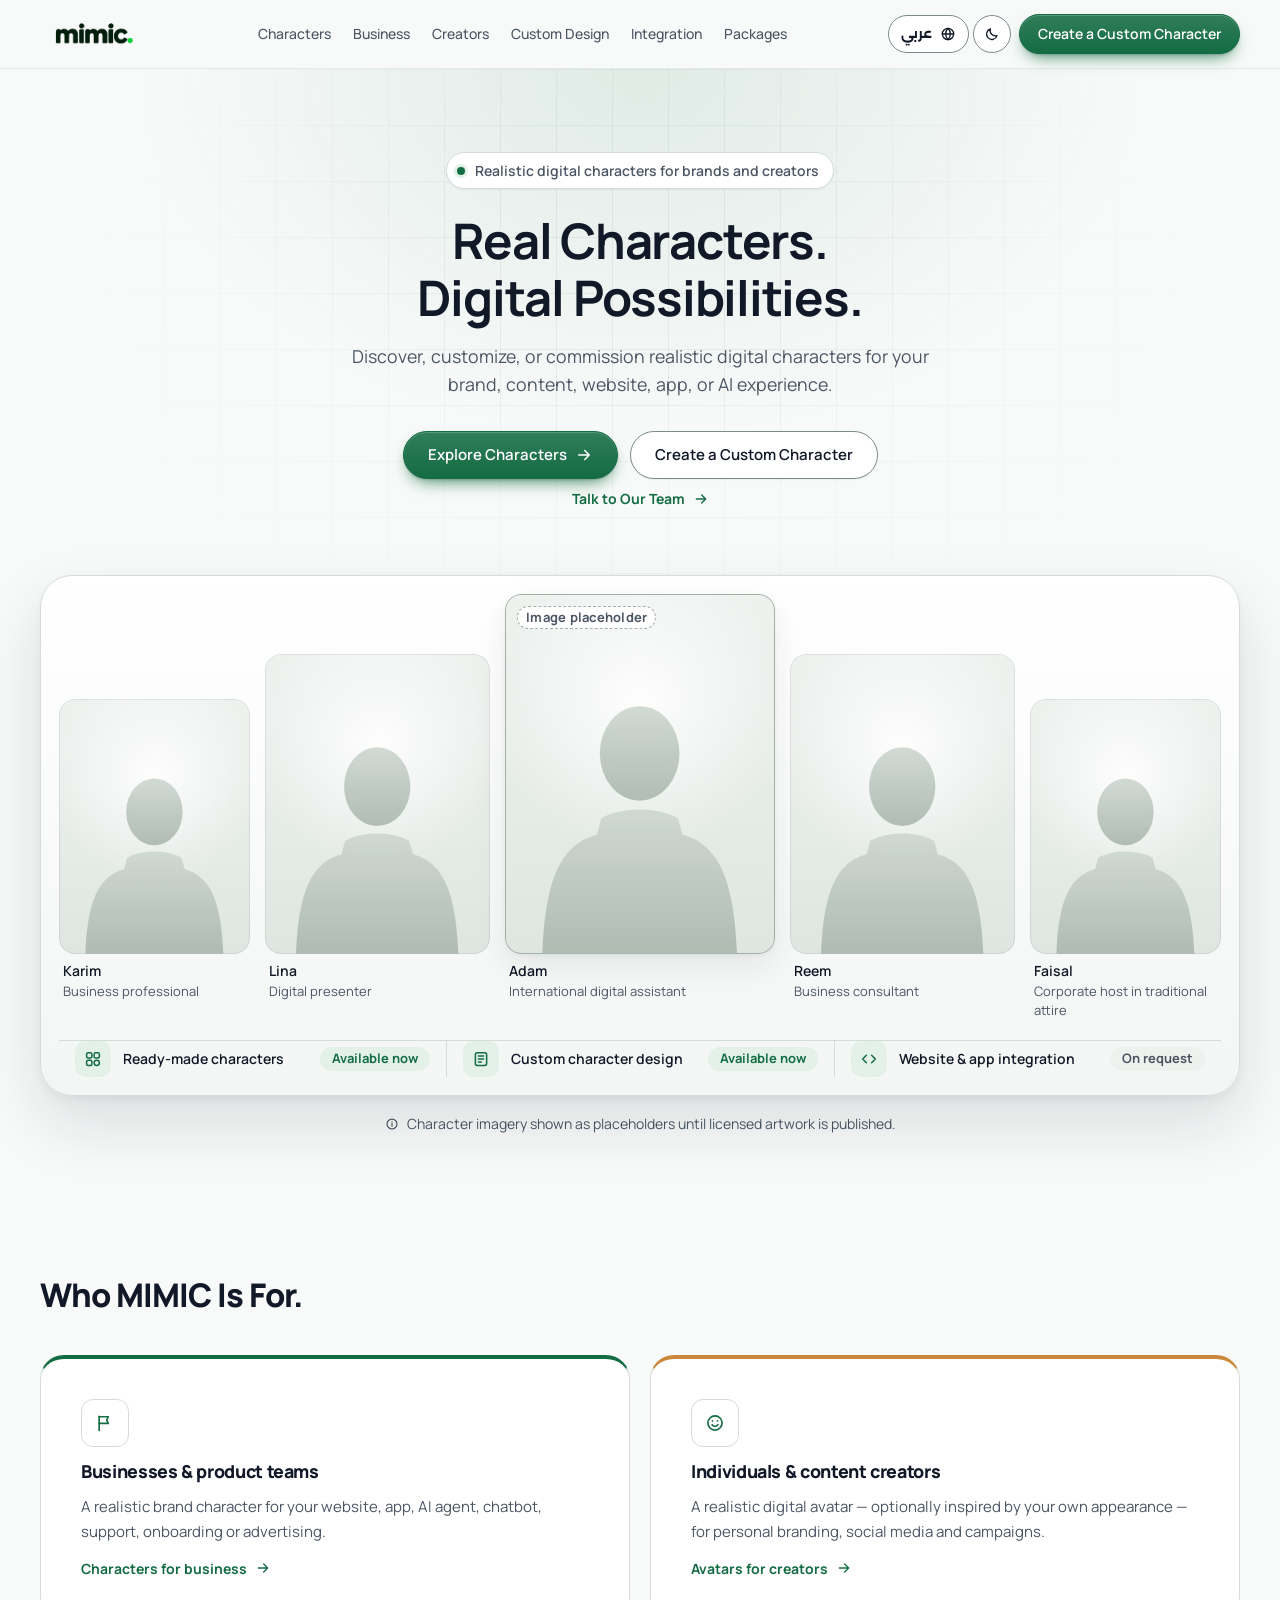
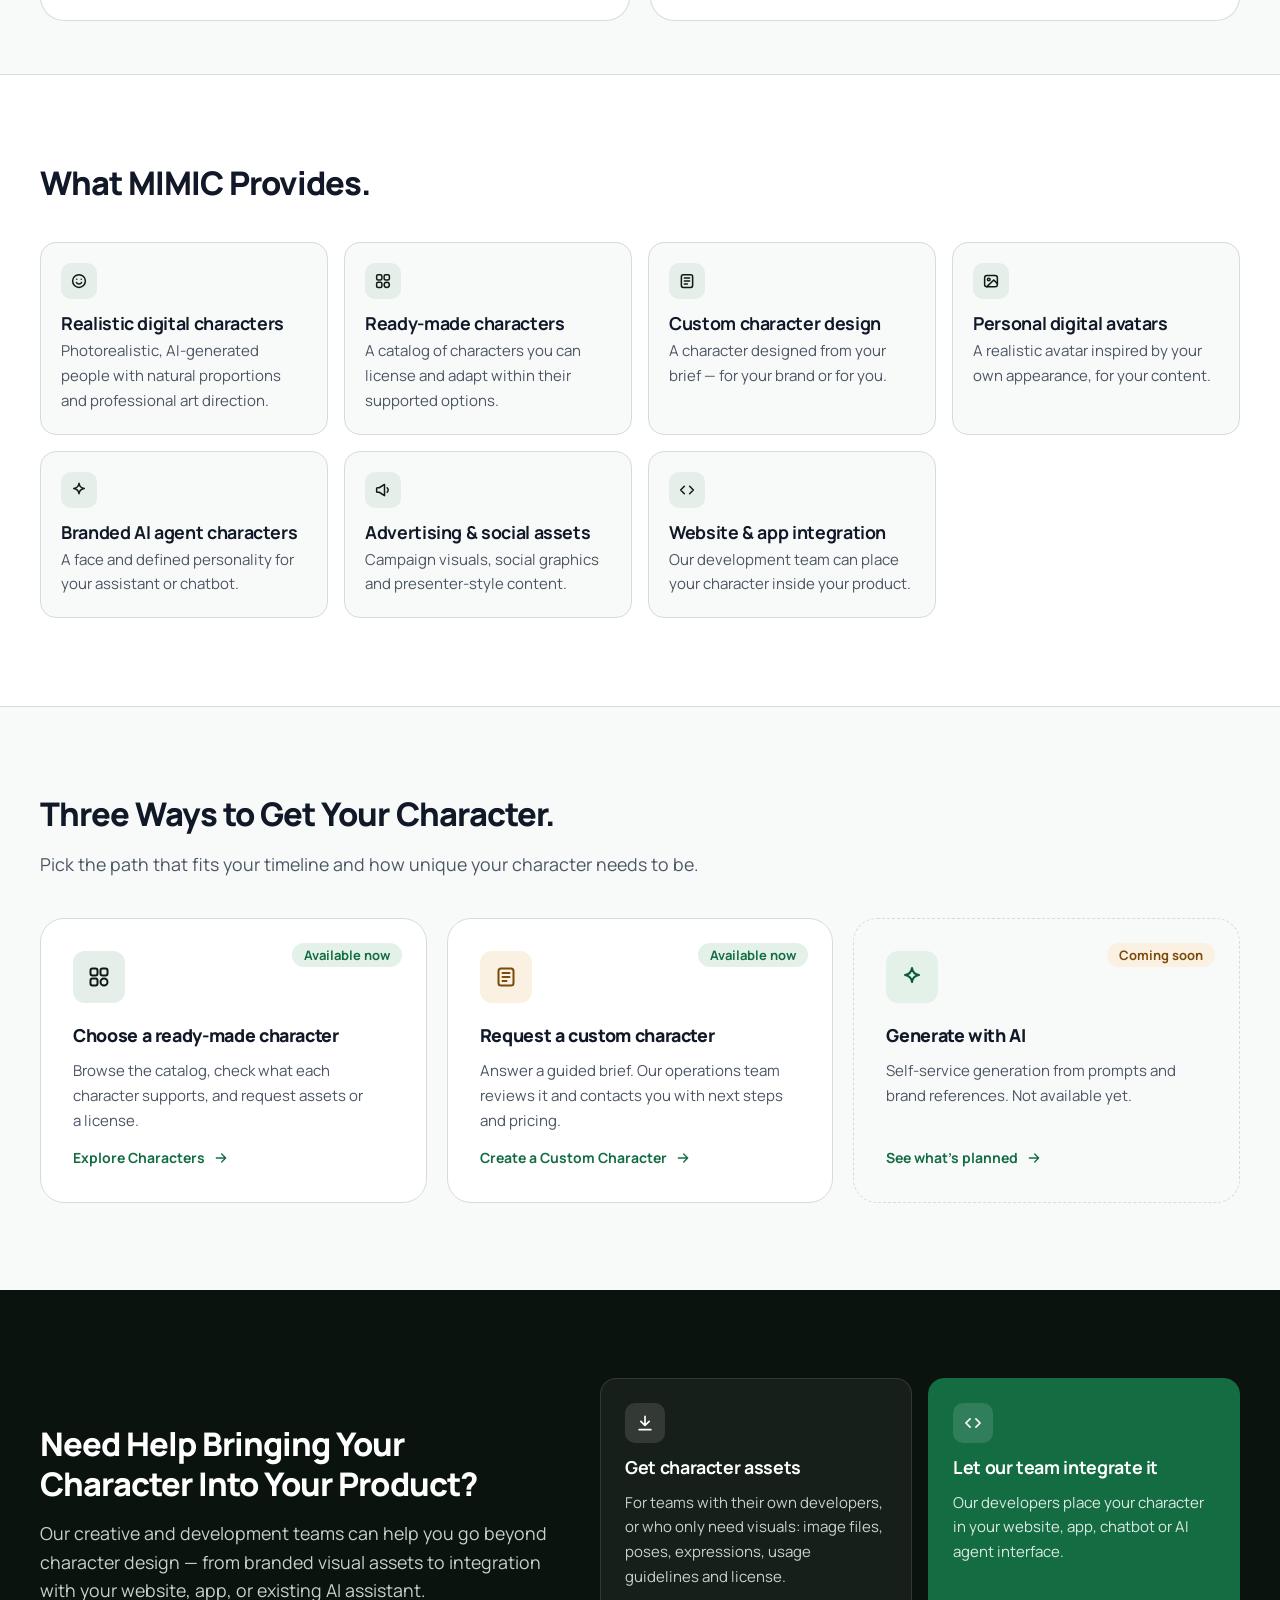
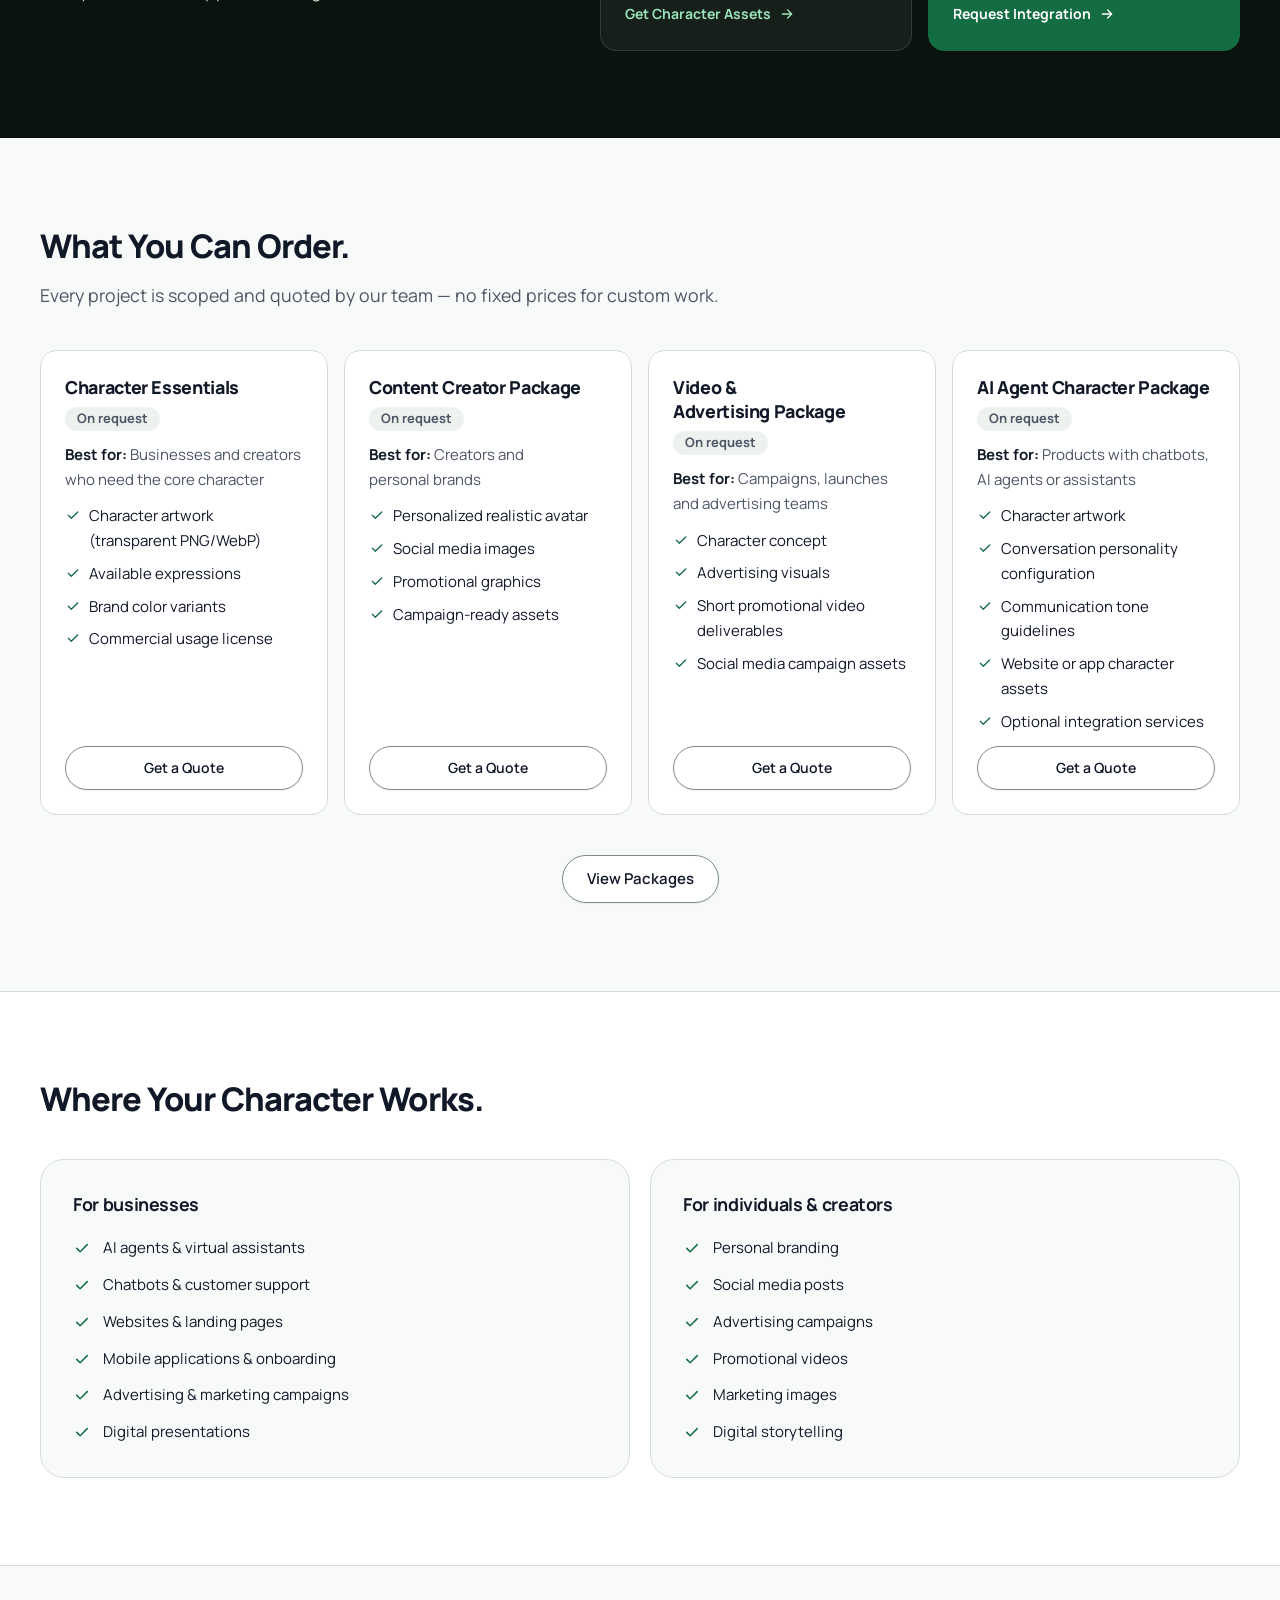
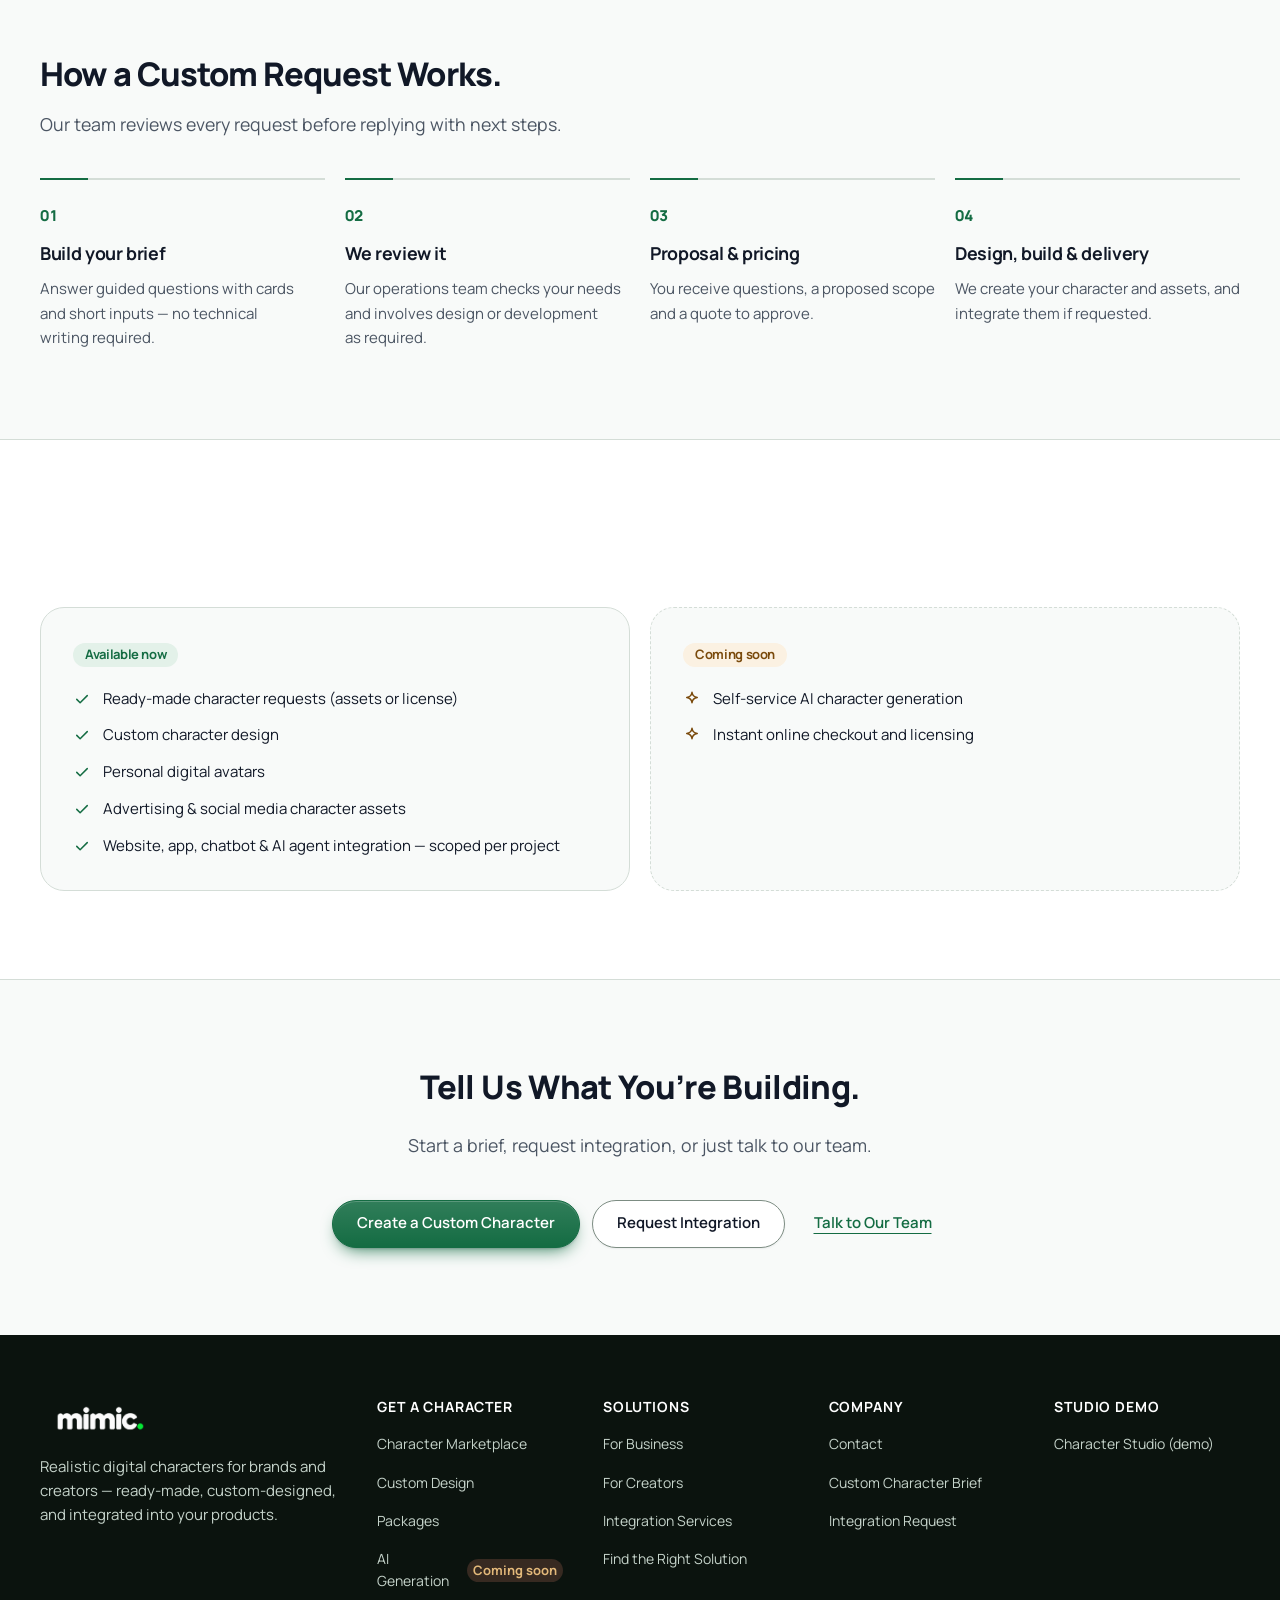
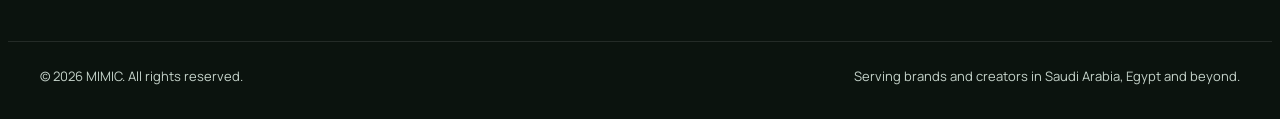
==== commit d1de2c47: "Refine typography scale, action hierarchy and Phase 1 header/hero Typography: restrained fluid scale" ====
--- a/index.html
+++ b/index.html
@@ -40,6 +40,7 @@
   <link rel="stylesheet" href="css/character.css">
   <link rel="stylesheet" href="css/pages.css">
   <link rel="stylesheet" href="css/typography.css">
+  <link rel="stylesheet" href="css/hero.css">
   <link rel="stylesheet" href="css/a11y.css">
 </head>
 <body data-layout="site">
--- a/css/tokens.css
+++ b/css/tokens.css
@@ -182,28 +182,35 @@
   --tracking-wide: 0.06em;
 
   /* ---------- Typography scale (roles) — fluid between 360px and 1440px ----------
-     Applied to components in css/typography.css. Sizes grow only where hierarchy needs it. */
-  --fs-hero:    clamp(2.375rem, 1.6rem + 3.4vw, 4.5rem);     /* 38 → 72  hero headline        */
-  --fs-h1:      clamp(2.125rem, 1.6rem + 2.2vw, 3.25rem);    /* 34 → 52  inner page titles     */
-  --fs-h2:      clamp(1.625rem, 1.3rem + 1.6vw, 2.75rem);    /* 26 → 44  section headings      */
-  --fs-title:   clamp(1.375rem, 1.15rem + 0.9vw, 1.875rem);  /* 22 → 30  step / modal titles   */
-  --fs-h3:      clamp(1.125rem, 1rem + 0.6vw, 1.5rem);       /* 18 → 24  card titles           */
-  --fs-h4:      clamp(1.0625rem, 0.97rem + 0.4vw, 1.25rem);  /* 17 → 20  small card titles     */
-  --fs-lead:    clamp(1.0625rem, 0.98rem + 0.4vw, 1.25rem);  /* 17 → 20  intros & descriptions */
-  --fs-body:    clamp(1rem, 0.94rem + 0.28vw, 1.125rem);     /* 16 → 18  body text             */
-  --fs-body-sm: clamp(1rem, 0.97rem + 0.1vw, 1.0625rem);      /* 16 → 17  card text             */
-  --fs-ui:      1rem;                                         /* 16       nav, buttons, inputs  */
+     Applied to components in css/typography.css. Restrained scale: hierarchy comes from
+     weight and spacing, not oversized type. */
+  --fs-hero:    clamp(2rem, 1.583rem + 1.85vw, 3.25rem);      /* 32 → 52  hero headline        */
+  --fs-h1:      clamp(1.75rem, 1.5rem + 1.11vw, 2.5rem);      /* 28 → 40  inner page titles     */
+  --fs-h2:      clamp(1.5rem, 1.292rem + 0.93vw, 2.125rem);   /* 24 → 34  section headings      */
+  --fs-title:   clamp(1.25rem, 1.167rem + 0.37vw, 1.5rem);    /* 20 → 24  step / modal titles   */
+  --fs-h3:      clamp(1.0625rem, 1.042rem + 0.09vw, 1.125rem); /* 17 → 18  card titles           */
+  --fs-h4:      clamp(1rem, 0.979rem + 0.09vw, 1.0625rem);    /* 16 → 17  small titles, labels  */
+  --fs-lead:    clamp(1rem, 0.958rem + 0.19vw, 1.125rem);     /* 16 → 18  intros & descriptions */
+  --fs-body:    clamp(0.9375rem, 0.917rem + 0.09vw, 1rem);    /* 15 → 16  body text             */
+  --fs-body-sm: 0.9375rem;                                    /* 15       card text             */
+  --fs-ui:      0.875rem;                                     /* 14       nav, buttons          */
+  --fs-ui-lg:   0.9375rem;                                    /* 15       large (section) buttons */
+  --fs-input:   1rem;                                         /* 16       inputs (prevents iOS zoom) */
   --fs-label:   0.875rem;                                     /* 14       labels, eyebrows      */
   --fs-caption: 0.8125rem;                                    /* 13       badges, tags          */
 
-  --lh-hero: 1.08;
-  --lh-h1: 1.12;
-  --lh-h2: 1.15;
-  --lh-title: 1.2;
-  --lh-h3: 1.25;
+  --lh-hero: 1.15;
+  --lh-h1: 1.18;
+  --lh-h2: 1.22;
+  --lh-title: 1.3;
+  --lh-h3: 1.35;
   --lh-lead: 1.6;
   --lh-body: 1.65;
   --lh-ui: 1.35;
+
+  /* Readable measures */
+  --measure-hero: 18ch;
+  --measure-lead: 38rem;
 
   /* Vertical rhythm between heading → text → actions */
   --flow-eyebrow: var(--space-3);
@@ -213,7 +220,7 @@
   /* ---------- Spacing ---------- */
   --space-0: 0; --space-1: 0.25rem; --space-2: 0.5rem; --space-3: 0.75rem; --space-4: 1rem; --space-5: 1.25rem;
   --space-6: 1.5rem; --space-7: 2rem; --space-8: 2.5rem; --space-9: 3rem; --space-10: 4rem; --space-11: 5rem; --space-12: 6rem;
-  --section-y: clamp(4rem, 2.5rem + 6vw, 7rem);
+  --section-y: clamp(3.5rem, 2.75rem + 3.4vw, 6rem);
 
   /* ---------- Radius ---------- */
   --radius-xs: 6px; --radius-sm: 10px; --radius-md: 12px; --radius-lg: 16px; --radius-xl: 24px; --radius-2xl: 32px; --radius-pill: 999px;
@@ -246,7 +253,7 @@
   --gutter: var(--space-7);
   --control-h-sm: 36px;
   --control-h: 44px;
-  --control-h-lg: 52px;
+  --control-h-lg: 48px;
 
   --dir: 1;
   --z-base: 1; --z-sticky: 20; --z-nav: 40; --z-overlay: 60; --z-toast: 80;
@@ -263,17 +270,17 @@
   --leading-normal: 1.85;
   --text-display: clamp(2.2rem, 1.4rem + 3.4vw, 3.9rem);
 
-  /* Alexandria is wide with tall ascenders: slightly smaller display sizes, more line height */
-  --fs-hero: clamp(2.25rem, 1.5rem + 3.1vw, 4.25rem);       /* 36 → 68 */
-  --fs-h1:   clamp(2rem, 1.5rem + 2vw, 3rem);               /* 32 → 48 */
-  --lh-hero: 1.35;
-  --lh-h1: 1.4;
-  --lh-h2: 1.4;
-  --lh-title: 1.45;
-  --lh-h3: 1.5;
+  /* Alexandria is wide with tall ascenders and deep descenders: same sizes, more line height
+     so stacked lines never clip diacritics */
+  --lh-hero: 1.45;
+  --lh-h1: 1.45;
+  --lh-h2: 1.5;
+  --lh-title: 1.55;
+  --lh-h3: 1.55;
   --lh-lead: 1.8;
   --lh-body: 1.85;
   --lh-ui: 1.5;
+  --measure-hero: 22ch; /* Arabic words are wider per character */
 }
 [dir="rtl"] { --dir: -1; }
 
--- a/css/components.css
+++ b/css/components.css
@@ -36,7 +36,7 @@
     border-color var(--dur-fast) var(--ease-out);
 }
 .btn:hover { transform: translateY(-1px); }
-.btn:active { transform: translateY(2px); box-shadow: 0 1px 0 0 var(--btn-border); }
+.btn:active { transform: translateY(1px); box-shadow: none; }
 .btn:focus-visible { box-shadow: var(--btn-shadow), var(--shadow-focus); }
 .btn:disabled, .btn[aria-disabled="true"] { opacity: 0.5; transform: none; pointer-events: none; }
 .btn .icon { --icon-size: 18px; }
@@ -45,10 +45,29 @@
   --btn-bg: var(--color-primary);
   --btn-fg: var(--color-primary-contrast);
   --btn-border: var(--color-primary);
-  --btn-shadow: 0 3px 0 0 var(--indigo-950);
-}
-.btn--primary:hover { --btn-bg: var(--color-primary-hover); }
-.btn--primary:active { box-shadow: 0 1px 0 0 var(--indigo-950); }
+  --btn-shadow: 0 2px 0 0 var(--color-primary-active), var(--shadow-xs);
+}
+.btn--primary:hover { --btn-bg: var(--color-primary-hover); --btn-border: var(--color-primary-hover); }
+.btn--primary:active { --btn-bg: var(--color-primary-active); --btn-border: var(--color-primary-active); }
+
+/* Secondary — outlined, neutral ink: clearly an action, clearly below primary */
+.btn--secondary { --btn-bg: var(--color-surface); --btn-fg: var(--color-text); --btn-shadow: none; }
+.btn--secondary:hover { --btn-bg: var(--color-surface-muted); --btn-border: var(--color-text-muted); }
+.btn--secondary:active { --btn-bg: var(--color-surface-sunken); }
+
+/* Tertiary — text action in brand green, same height as buttons so rows align */
+.btn--tertiary {
+  --btn-bg: transparent;
+  --btn-fg: var(--color-primary);
+  --btn-border: transparent;
+  --btn-shadow: none;
+  --btn-px: var(--space-4);
+  text-decoration: underline;
+  text-decoration-thickness: 1px;
+  text-underline-offset: 0.3em;
+}
+.btn--tertiary:hover { --btn-bg: var(--color-accent-softer); --btn-fg: var(--color-primary-hover); text-decoration-thickness: 2px; }
+.btn--tertiary:hover, .btn--tertiary:active { transform: none; }
 
 .btn--accent {
   --btn-bg: var(--color-accent);
@@ -74,8 +93,9 @@
 .btn--ghost:hover { --btn-bg: var(--color-surface-muted); }
 
 .btn--sm { --btn-h: var(--control-h-sm); --btn-px: var(--space-4); font-size: var(--text-xs); }
-.btn--lg { --btn-h: var(--control-h-lg); --btn-px: var(--space-7); font-size: var(--text-base); }
-.btn--lg .icon { --icon-size: 20px; }
+.btn--lg { --btn-h: var(--control-h-lg); --btn-px: var(--space-6); font-size: var(--text-base); }
+.btn--lg.btn--tertiary { --btn-px: var(--space-4); }
+.btn--lg .icon { --icon-size: 18px; }
 .btn--block { width: 100%; }
 .btn--icon { --btn-px: 0; width: var(--btn-h); }
 
--- a/css/site.css
+++ b/css/site.css
@@ -24,7 +24,12 @@
   font-size: var(--text-sm);
   font-weight: var(--weight-bold);
   color: var(--color-accent);
-}
+  text-underline-offset: 0.3em;
+}
+a.link-arrow:hover, a:hover > .link-arrow { text-decoration: underline; }
+a.link-arrow:focus-visible { border-radius: var(--radius-xs); }
+/* Hero tertiary link sits on its own line under the button row */
+.hero-b__copy > .link-arrow { min-height: var(--control-h-sm); }
 .link-arrow .icon { --icon-size: 16px; transition: translate var(--dur-base) var(--ease-spring); }
 a:hover > .link-arrow .icon, .link-arrow:hover .icon { translate: calc(4px * var(--dir)) 0; }
 
--- a/css/typography.css
+++ b/css/typography.css
@@ -26,12 +26,13 @@
 }
 /* Card titles */
 .way-card__title, .audience-card__title, .package-card__title, .talent-card__name, .int-option h2,
-.card__title, .use-card__title, .contact-option h2, .uses-col h3, .avail__col h3, .int-band .int-path h3 {
+.card__title, .use-card__title, .contact-option h2, .uses-col h3, .avail__col h3, .int-band .int-path h3,
+.offer-item h3, .step-b__title {
   font-size: var(--fs-h3);
   line-height: var(--lh-h3);
 }
 /* Small card titles */
-.offer-item h3, .step-b__title, .int-area h3, .service-line h3, .wz-review__section h3,
+.int-area h3, .service-line h3, .wz-review__section h3,
 .soon__planned h2, .brief-preview__title, .wz-result h3, .finder__q legend, .talent-detail__paths-title {
   font-size: var(--fs-h4);
   line-height: var(--lh-h3);
@@ -53,9 +54,10 @@
 
 /* ---------- Interface text ---------- */
 .site-nav__link, .app-nav__link, .drawer-nav__link, .site-footer__link,
-.btn, .input, .select, .textarea, .wz-option__label, .pref-btn, .link-arrow {
+.btn, .wz-option__label, .pref-btn, .link-arrow {
   font-size: var(--fs-ui);
 }
+.input, .select, .textarea { font-size: var(--fs-input); }
 .btn { line-height: var(--lh-ui); }
 .btn--sm, .pref-btn { font-size: var(--fs-label); }
 .site-footer__link, .site-footer__brand p { line-height: var(--lh-lead); }
@@ -85,10 +87,18 @@
 .wizard-head { gap: var(--space-3); }
 .way-card, .audience-card, .package-card, .int-option { gap: var(--space-3); }
 
+/* Display tracking eased to match the smaller scale */
+.hero-b__title, .final-cta__title { letter-spacing: var(--tracking-tight); }
+.final-cta__title { max-width: 24ch; }
+.section-head { margin-block-end: var(--space-8); }
+@media (max-width: 719px) { .section-head { margin-block-end: var(--space-6); } }
+
 /* ---------- Arabic refinements ---------- */
 :lang(ar) .eyebrow { font-size: var(--fs-label); font-weight: var(--weight-semibold); }
 :lang(ar) .hero-b__title, :lang(ar) .page-hero__title, :lang(ar) .section-head__title { font-weight: var(--weight-bold); }
 :lang(ar) .btn { font-weight: var(--weight-semibold); }
+/* Wrapped Arabic headings: never clip ascenders/descenders */
+:lang(ar) .hero-b__title, :lang(ar) .section-head__title, :lang(ar) .final-cta__title { overflow: visible; padding-block: 0.05em; }
 
 /* Narrow cards: name and badge stack instead of overflowing */
 .talent-card__head { flex-wrap: wrap; row-gap: var(--space-1); }
--- a/css/hero.css
+++ b/css/hero.css
@@ -0,0 +1,244 @@
+/* ==========================================================================
+   Phase 1 visual direction — header, hero, primary/secondary actions.
+   Loaded after typography.css and before a11y.css (focus + reduced-motion
+   rules there still win). Logical properties only → RTL-ready.
+   ========================================================================== */
+
+:root {
+  --hero-glow: rgb(20 108 67 / 0.10);
+  --hero-line: rgb(17 24 39 / 0.055);
+  --stage-bg-a: #ffffff;
+  --stage-bg-b: #f3f6f4;
+  --hairline: rgb(17 24 39 / 0.08);
+}
+:root[data-theme="dark"] {
+  --hero-glow: rgb(118 213 161 / 0.11);
+  --hero-line: rgb(245 247 245 / 0.05);
+  --stage-bg-a: #1b2520;
+  --stage-bg-b: #141c18;
+  --hairline: rgb(245 247 245 / 0.09);
+}
+
+/* ==========================================================================
+   Header — logo · centred navigation · actions
+   ========================================================================== */
+.site-header {
+  background: var(--color-header-bg);
+  border-block-end: 1px solid var(--hairline);
+}
+.site-header.is-scrolled { border-block-end-color: var(--color-border); box-shadow: 0 8px 24px -12px rgb(17 24 39 / 0.12); }
+.site-header__inner {
+  display: grid;
+  grid-template-columns: auto minmax(0, 1fr) auto;
+  align-items: center;
+  min-height: 68px;
+}
+.site-nav { justify-self: center; margin-inline-start: 0; }
+.site-nav ul { gap: 2px; }
+.site-nav__link {
+  height: 36px;
+  padding-inline: 12px;
+  font-size: var(--fs-ui);
+  font-weight: var(--weight-medium);
+  color: var(--color-text-muted);
+}
+.site-nav__link:hover { color: var(--color-text); background: var(--color-surface-muted); }
+.site-nav__link[aria-current="page"] { color: var(--color-text); background: var(--color-surface-muted); }
+.site-header__actions { justify-self: end; gap: var(--space-2); }
+.site-header__actions .btn--primary { --btn-h: 40px; --btn-px: 18px; }
+.site-header .pref-btn { border-color: var(--color-border-control); }
+.menu-toggle { justify-self: end; }
+@media (max-width: 1279px) {
+  .site-header__inner { grid-template-columns: auto minmax(0, 1fr) auto; }
+  .site-header__actions { grid-column: 2; }
+}
+@media (max-width: 719px) {
+  .site-header__inner { grid-template-columns: minmax(0, 1fr) auto; min-height: 60px; }
+}
+
+/* ==========================================================================
+   Actions — primary carries quiet depth, secondary stays flat and outlined
+   ========================================================================== */
+.btn--lg { font-size: var(--fs-ui-lg); }
+.btn--primary {
+  background-image: linear-gradient(180deg, rgb(255 255 255 / 0.12), rgb(255 255 255 / 0));
+  --btn-shadow:
+    inset 0 1px 0 rgb(255 255 255 / 0.2),
+    0 1px 2px rgb(17 24 39 / 0.14),
+    0 8px 18px -8px var(--color-primary);
+}
+.btn--primary:hover {
+  --btn-shadow:
+    inset 0 1px 0 rgb(255 255 255 / 0.2),
+    0 2px 4px rgb(17 24 39 / 0.14),
+    0 12px 24px -10px var(--color-primary);
+}
+.btn--primary:active { --btn-shadow: inset 0 1px 2px rgb(0 0 0 / 0.18); }
+.btn--secondary { --btn-shadow: var(--shadow-xs); }
+.btn--secondary:hover { --btn-border: var(--color-border-strong); --btn-shadow: var(--shadow-sm); }
+.btn__arrow { --icon-size: 16px; transition: translate var(--dur-base) var(--ease-out); }
+.btn:hover .btn__arrow { translate: calc(3px * var(--dir)) 0; }
+
+/* ==========================================================================
+   Hero — centred copy over a wide character stage
+   ========================================================================== */
+.hero-c {
+  position: relative;
+  isolation: isolate;
+  overflow: clip;
+  padding-block: clamp(3rem, 2rem + 4vw, 5.5rem) var(--section-y);
+}
+.hero-c::before,
+.hero-c::after { content: ""; position: absolute; inset: 0; z-index: -1; pointer-events: none; }
+.hero-c::before { background: radial-gradient(55% 45% at 50% 0%, var(--hero-glow), transparent 72%); }
+.hero-c::after {
+  background-image:
+    linear-gradient(var(--hero-line) 1px, transparent 1px),
+    linear-gradient(90deg, var(--hero-line) 1px, transparent 1px);
+  background-size: 56px 56px;
+  background-position: center top;
+  -webkit-mask-image: radial-gradient(60% 50% at 50% 18%, #000 20%, transparent 72%);
+          mask-image: radial-gradient(60% 50% at 50% 18%, #000 20%, transparent 72%);
+}
+
+.hero-c__inner { display: flex; flex-direction: column; align-items: center; gap: clamp(2.5rem, 1.75rem + 3vw, 4rem); }
+.hero-c__copy {
+  display: flex;
+  flex-direction: column;
+  align-items: center;
+  gap: var(--flow-heading);
+  max-width: 50rem;
+  text-align: center;
+}
+.hero-c .hero-b__title {
+  max-width: var(--measure-hero);
+  font-weight: var(--weight-bold);
+  letter-spacing: -0.025em;
+  text-wrap: balance;
+}
+:lang(ar) .hero-c .hero-b__title { letter-spacing: 0; }
+.hero-c .hero-b__lead { max-width: var(--measure-lead); text-wrap: pretty; }
+.hero-c .hero-b__actions { justify-content: center; }
+.hero-c__copy > .link-arrow { margin-block-start: calc(var(--space-2) * -1); }
+
+/* Eyebrow as a quiet status pill */
+.hero-c__eyebrow {
+  display: inline-block; /* dot flows with the first line when the pill wraps */
+  max-width: 100%;
+  margin-block-end: var(--space-2);
+  padding-block: 6px;
+  padding-inline: 10px 14px;
+  border: 1px solid var(--color-border);
+  border-radius: var(--radius-pill);
+  background: var(--color-surface);
+  box-shadow: var(--shadow-xs);
+  color: var(--color-text-muted);
+  font-weight: var(--weight-semibold);
+  letter-spacing: 0;
+  text-transform: none;
+  text-wrap: balance;
+}
+.hero-c__dot {
+  display: inline-block;
+  vertical-align: 0.1em;
+  margin-inline-end: 10px;
+  inline-size: 8px;
+  block-size: 8px;
+  border-radius: 50%;
+  background: var(--color-primary);
+  box-shadow: 0 0 0 3px var(--color-accent-soft);
+  animation: hero-dot 2.8s var(--ease-in-out) infinite;
+}
+@keyframes hero-dot { 50% { box-shadow: 0 0 0 5px var(--color-accent-soft); } }
+
+/* ---------- Stage ---------- */
+.hero-stage {
+  inline-size: 100%;
+  padding: clamp(0.625rem, 0.4rem + 0.9vw, 1.25rem);
+  border: 1px solid var(--color-border);
+  border-radius: var(--radius-2xl);
+  background: linear-gradient(180deg, var(--stage-bg-a), var(--stage-bg-b));
+  box-shadow: inset 0 1px 0 rgb(255 255 255 / 0.06), var(--shadow-lg);
+}
+.hero-stage__cast {
+  display: grid;
+  grid-template-columns: 0.85fr 1fr 1.2fr 1fr 0.85fr;
+  grid-template-rows: auto auto; /* row 1: portraits share a baseline · row 2: captions */
+  align-items: end;
+  gap: clamp(0.5rem, 0.3rem + 0.8vw, 1rem);
+}
+.cast-card {
+  margin: 0;
+  display: grid;
+  grid-row: span 2;
+  grid-template-rows: subgrid;
+  align-content: end;
+  row-gap: var(--space-2);
+  min-width: 0;
+  transition: translate var(--dur-base) var(--ease-out);
+}
+.cast-card .cmedia {
+  align-self: end; /* all portraits sit on one baseline, whatever the caption length */
+  border-radius: var(--radius-lg);
+  box-shadow: inset 0 0 0 1px var(--hairline);
+  transition: box-shadow var(--dur-base) var(--ease-out);
+}
+.cast-card:hover { translate: 0 -4px; }
+.cast-card:hover .cmedia { box-shadow: inset 0 0 0 1px var(--color-border-strong), var(--shadow-md); }
+.cast-card.is-focal .cmedia { box-shadow: inset 0 0 0 1px var(--color-border-strong), var(--shadow-md); }
+.cast-card__cap { align-self: start; display: flex; flex-direction: column; gap: 2px; padding-inline: var(--space-1); min-width: 0; }
+.cast-card__cap strong { font-size: var(--fs-label); font-weight: var(--weight-semibold); color: var(--color-text); line-height: var(--lh-ui); }
+.cast-card__cap span { font-size: var(--fs-caption); color: var(--color-text-muted); line-height: 1.45; overflow-wrap: anywhere; }
+
+/* Service strip: what MIMIC does + honest availability */
+.hero-stage__services {
+  display: grid;
+  grid-template-columns: repeat(3, minmax(0, 1fr));
+  margin-block-start: clamp(0.75rem, 0.5rem + 1vw, 1.25rem);
+  padding-block-start: clamp(0.75rem, 0.5rem + 1vw, 1.25rem);
+  border-block-start: 1px solid var(--color-border);
+}
+.hero-service {
+  display: flex;
+  align-items: center;
+  flex-wrap: wrap;
+  gap: var(--space-2) var(--space-3);
+  padding-inline: var(--space-4);
+  min-width: 0;
+}
+.hero-service + .hero-service { border-inline-start: 1px solid var(--color-border); }
+.hero-service__icon {
+  display: grid;
+  place-items: center;
+  flex-shrink: 0;
+  inline-size: 36px;
+  block-size: 36px;
+  border-radius: var(--radius-sm);
+  background: var(--color-accent-soft);
+  color: var(--color-primary);
+}
+.hero-service__icon .icon { --icon-size: 18px; }
+.hero-service__title { flex: 1 1 8rem; min-width: 0; font-size: var(--fs-label); font-weight: var(--weight-semibold); color: var(--color-text); line-height: var(--lh-ui); }
+
+.hero-c__note { justify-content: center; margin-block-start: calc(clamp(2.5rem, 1.75rem + 3vw, 4rem) * -1 + var(--space-4)); text-align: center; }
+
+/* ---------- Responsive ---------- */
+@media (max-width: 1099px) {
+  .hero-stage__cast { grid-template-columns: 1fr 1.2fr 1fr; }
+  .cast-card--0, .cast-card--4 { display: none; }
+  .hero-service { padding-inline: var(--space-3); }
+}
+@media (max-width: 719px) {
+  .hero-stage { border-radius: var(--radius-xl); }
+  .cast-card .cmedia { border-radius: var(--radius-md); }
+  .hero-stage__services { grid-template-columns: minmax(0, 1fr); gap: 0; padding-block-start: 0; }
+  .hero-service { padding: var(--space-3) var(--space-1); }
+  .hero-service + .hero-service { border-inline-start: 0; border-block-start: 1px solid var(--color-border); }
+  .hero-c__eyebrow { border-radius: var(--radius-lg); }
+}
+
+@media (prefers-reduced-motion: reduce) {
+  .hero-c__dot { animation: none; }
+  .cast-card, .btn__arrow { transition: none; }
+  .cast-card:hover, .btn:hover .btn__arrow { translate: none; }
+}
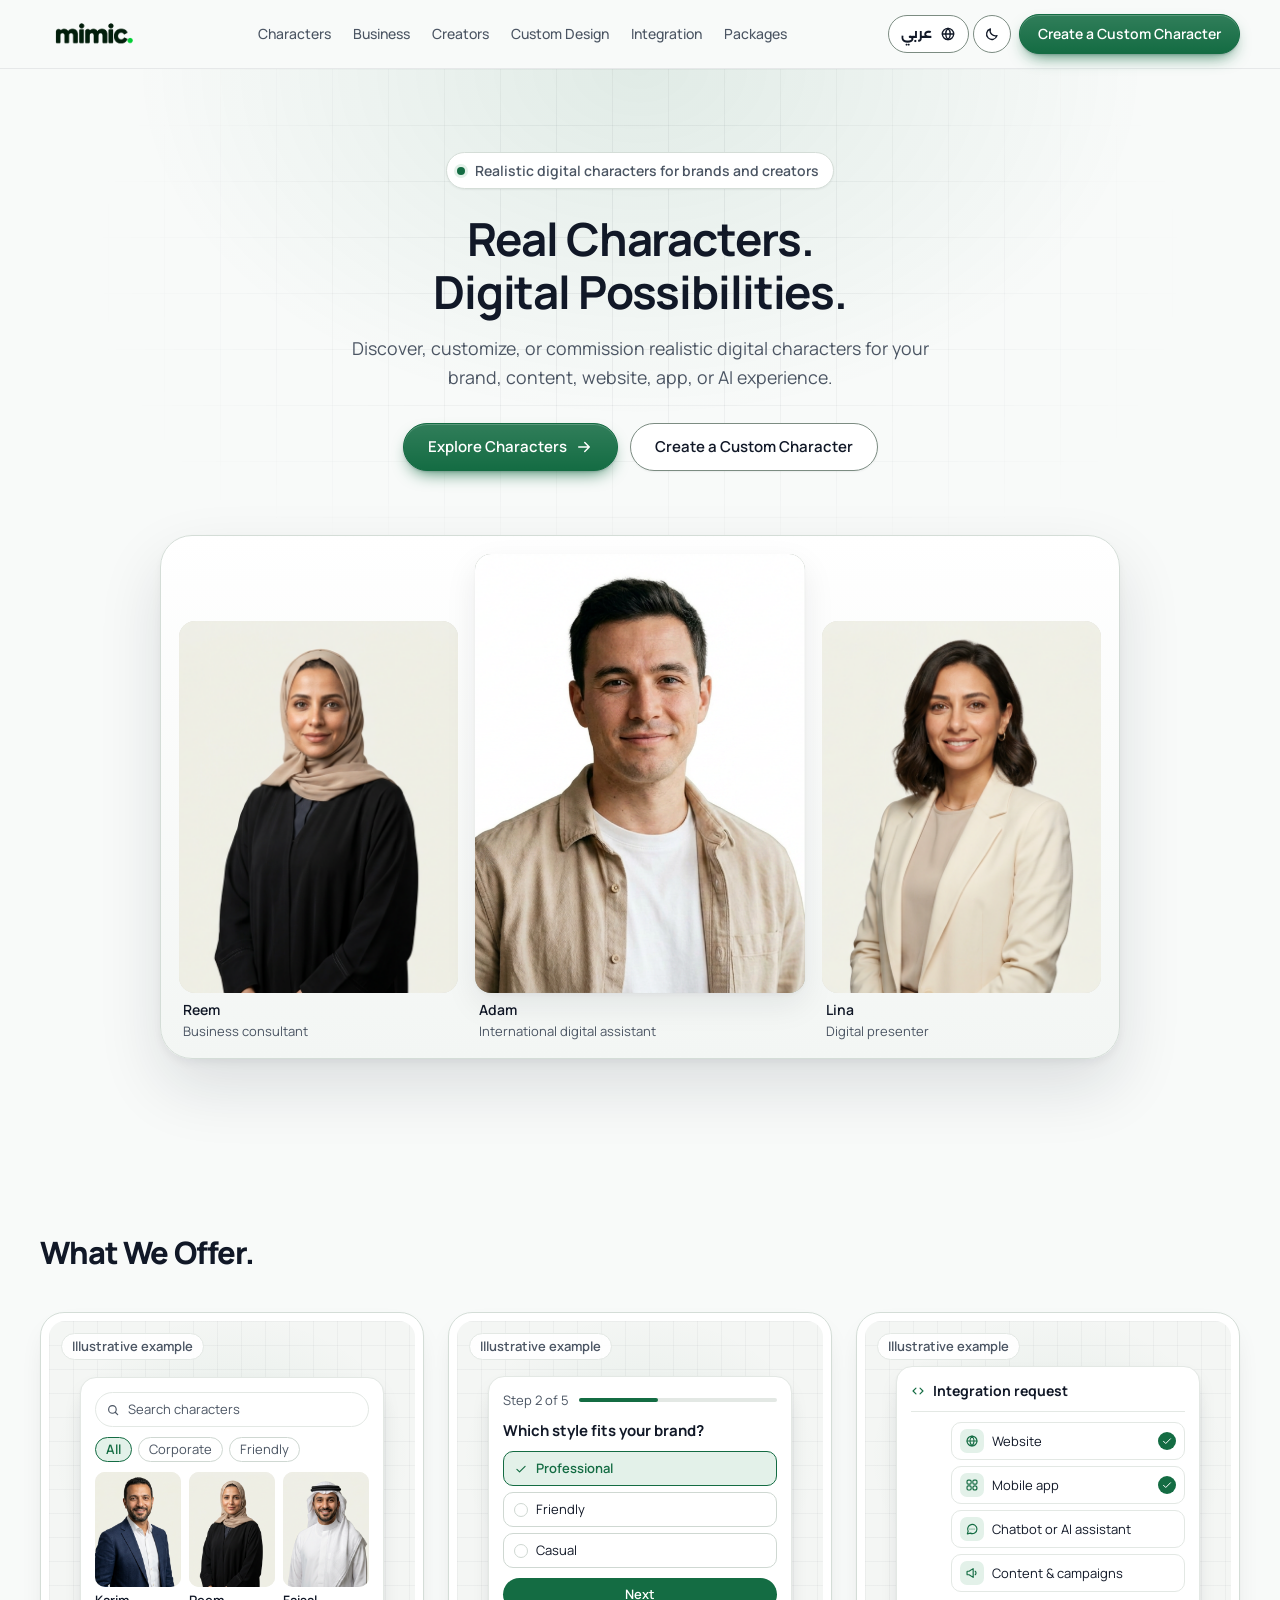
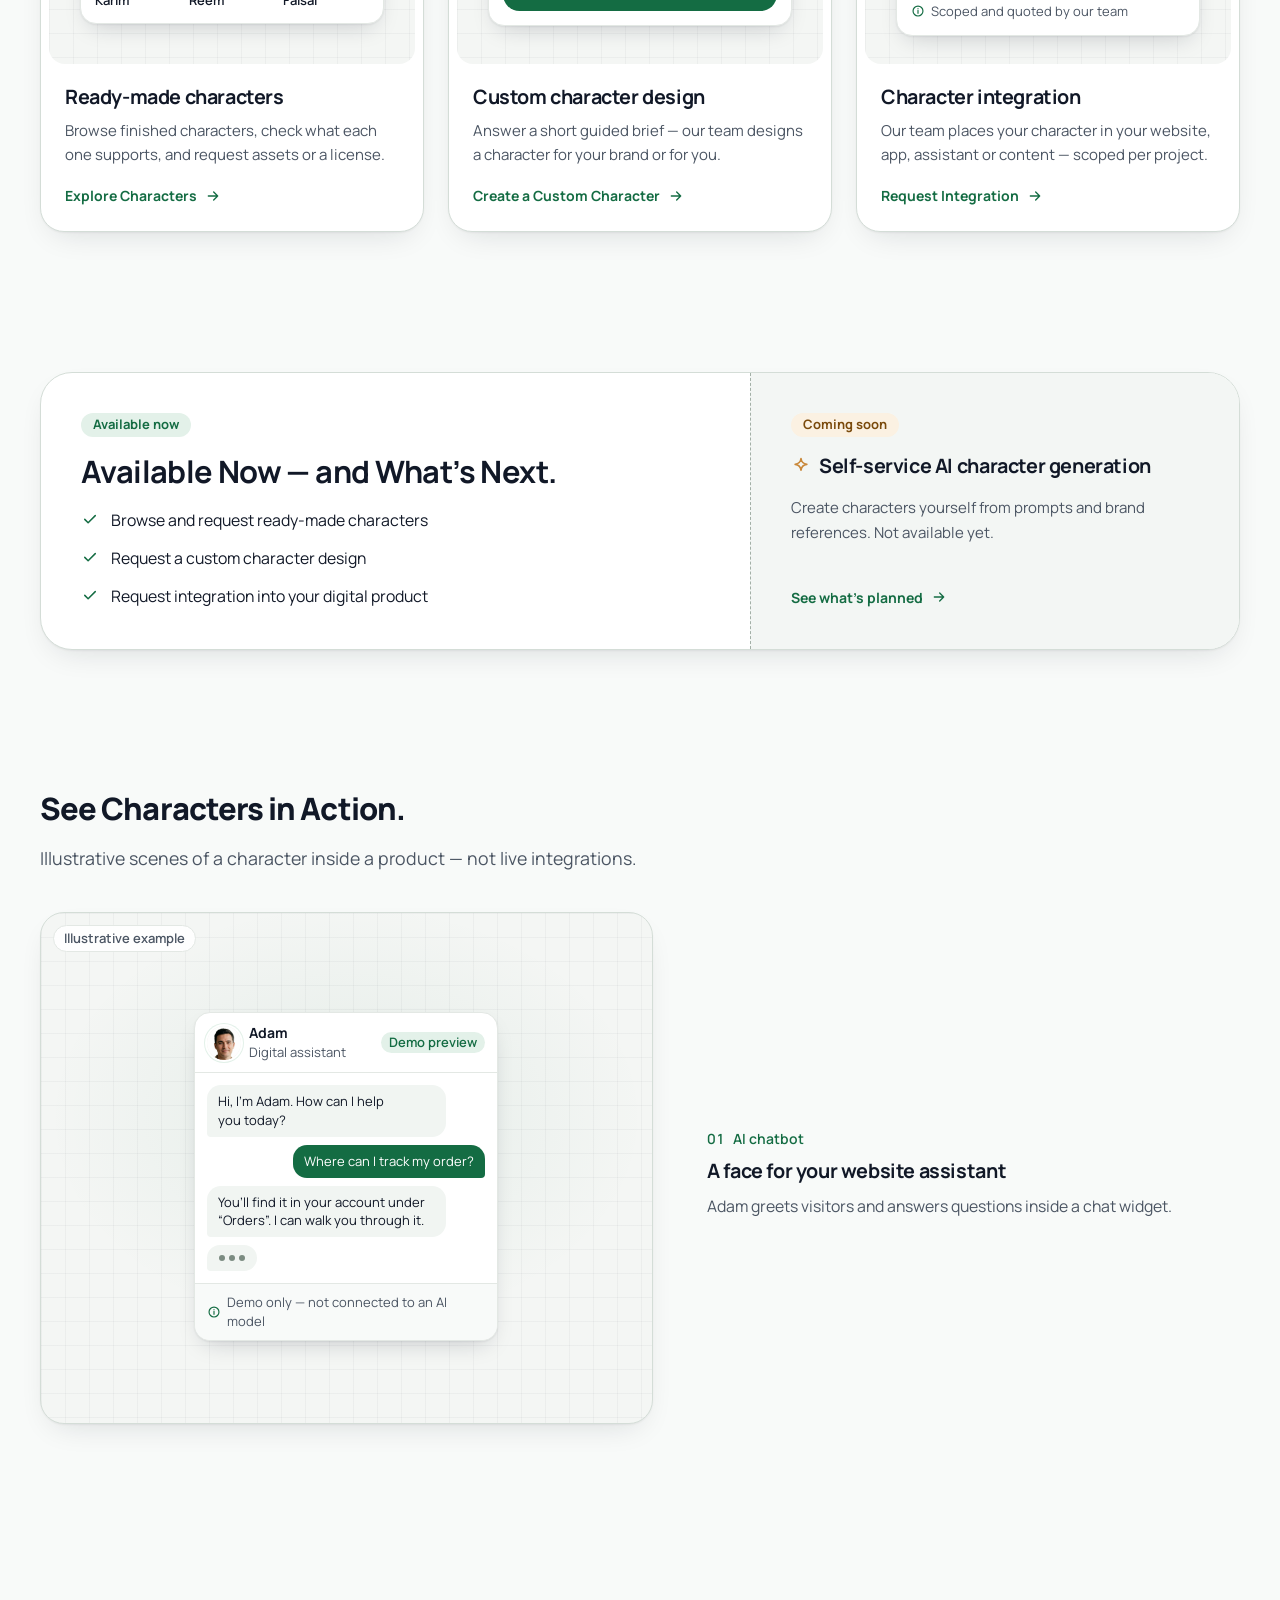
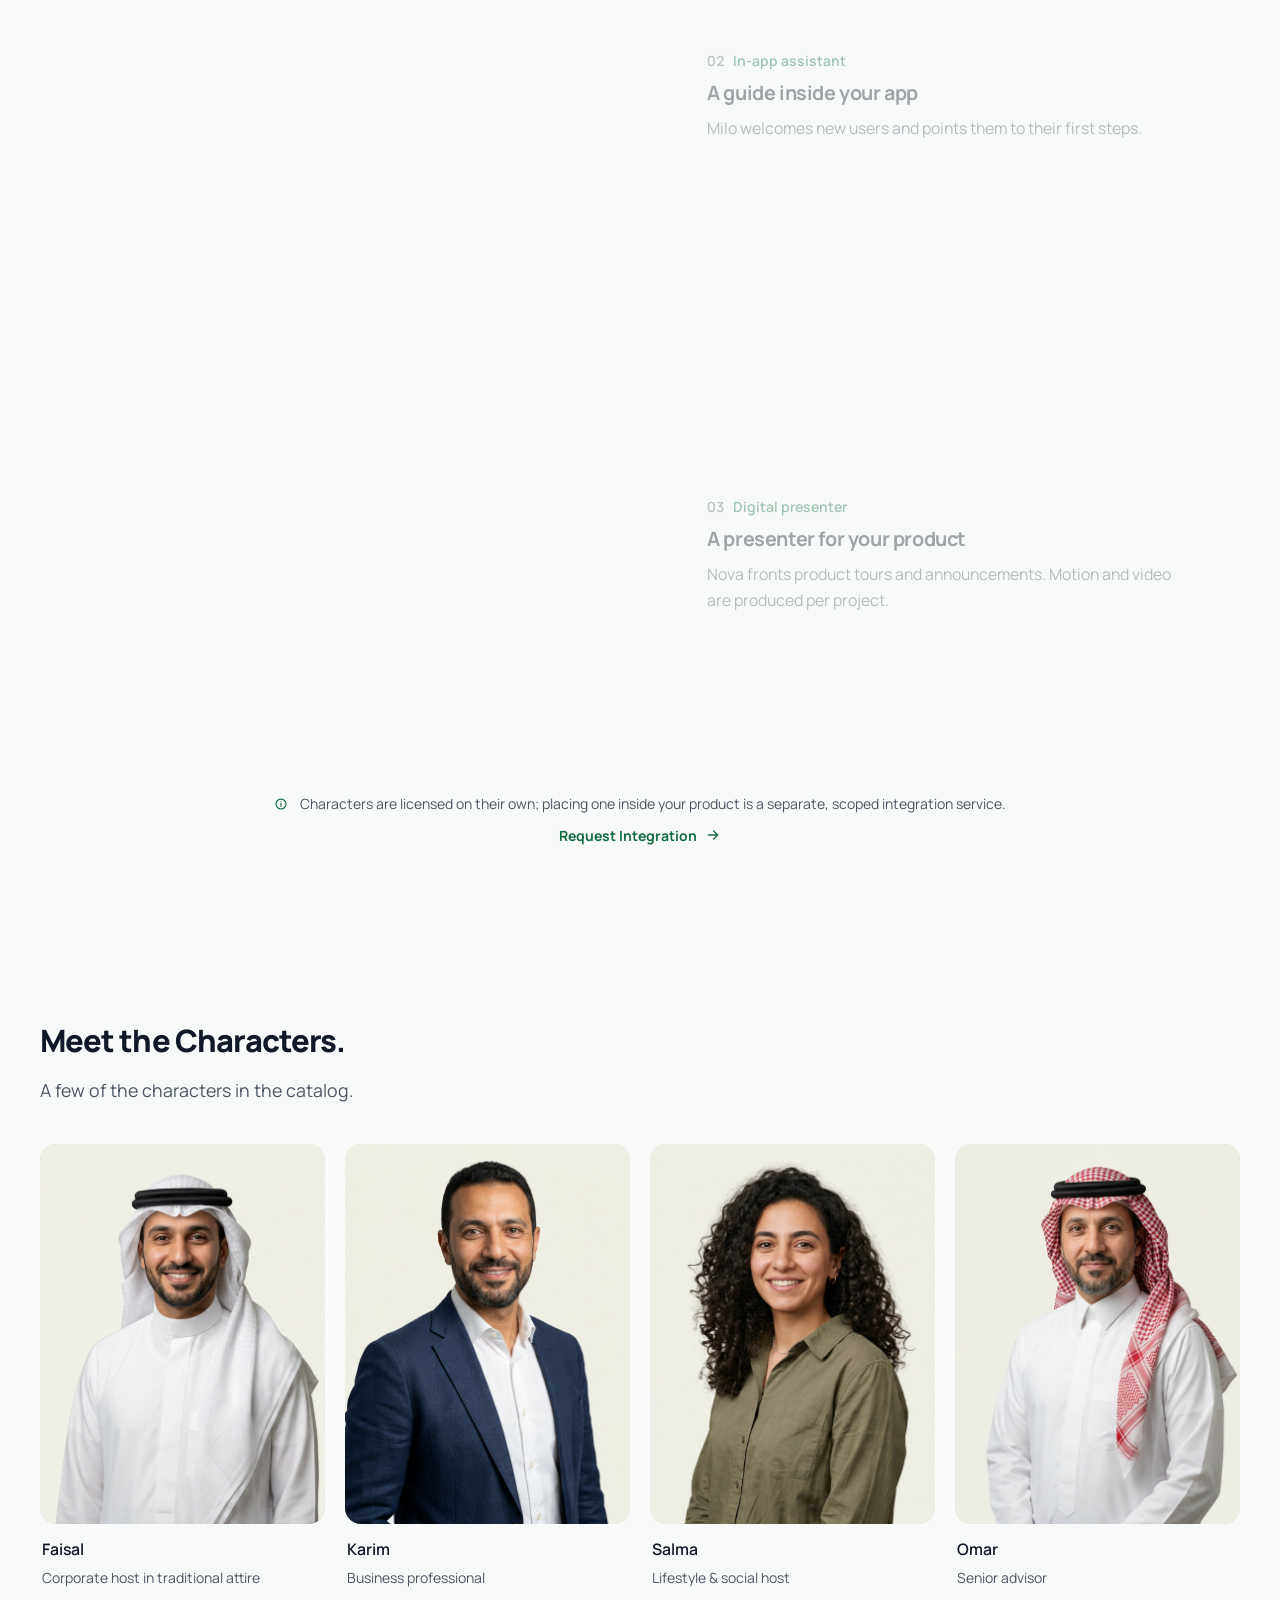
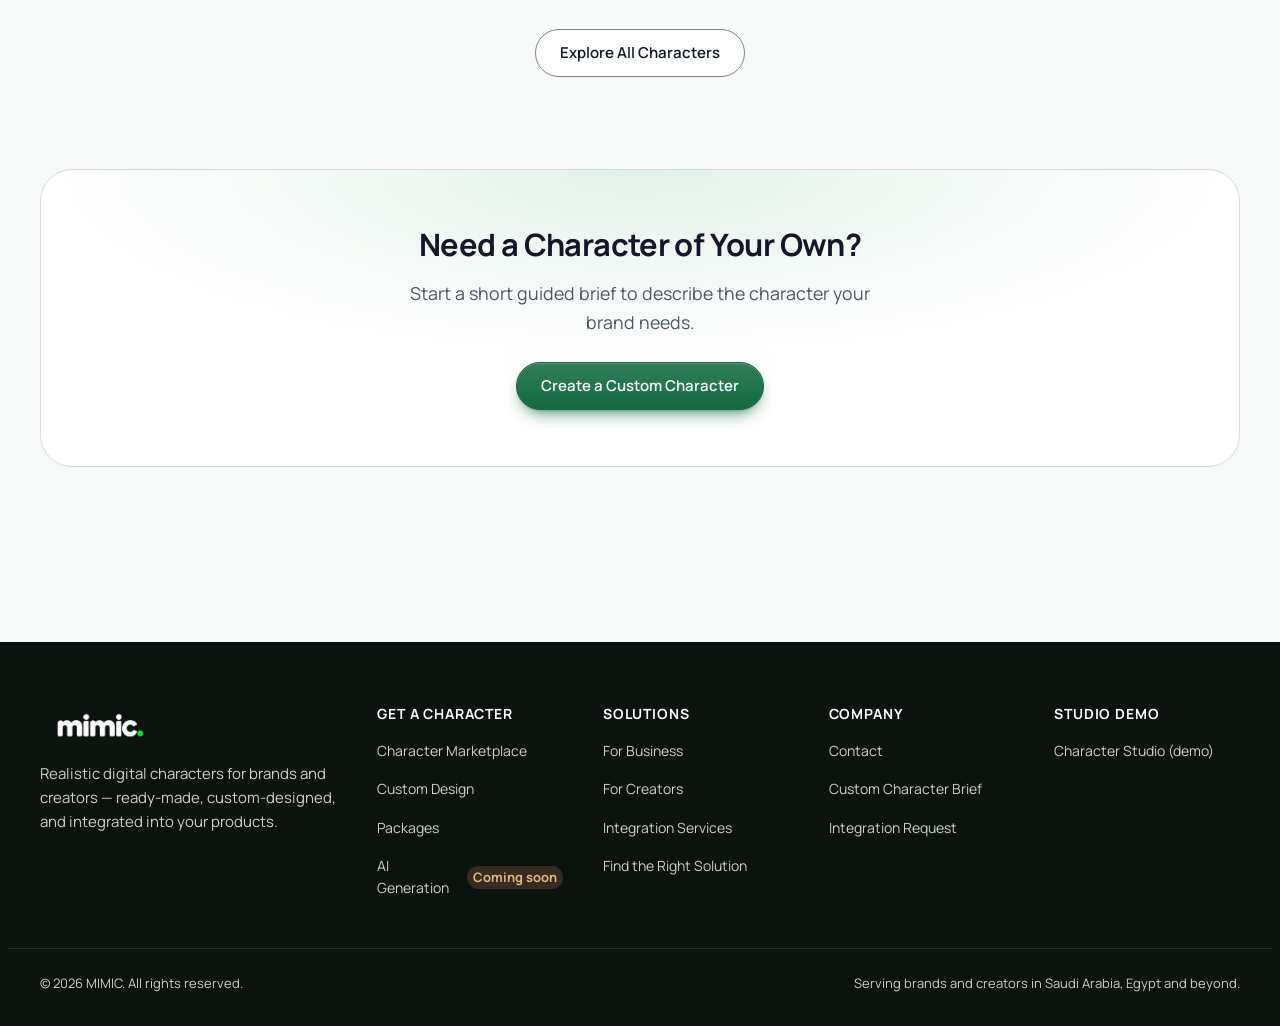
==== commit a9030199: "Restructure homepage into five visual-first sections 01 Hero: three real portraits, primary + second" ====
--- a/index.html
+++ b/index.html
@@ -41,6 +41,7 @@
   <link rel="stylesheet" href="css/pages.css">
   <link rel="stylesheet" href="css/typography.css">
   <link rel="stylesheet" href="css/hero.css">
+  <link rel="stylesheet" href="css/home.css">
   <link rel="stylesheet" href="css/a11y.css">
 </head>
 <body data-layout="site">
--- a/css/tokens.css
+++ b/css/tokens.css
@@ -184,11 +184,11 @@
   /* ---------- Typography scale (roles) — fluid between 360px and 1440px ----------
      Applied to components in css/typography.css. Restrained scale: hierarchy comes from
      weight and spacing, not oversized type. */
-  --fs-hero:    clamp(2rem, 1.583rem + 1.85vw, 3.25rem);      /* 32 → 52  hero headline        */
+  --fs-hero:    clamp(2rem, 1.667rem + 1.48vw, 3rem);         /* 32 → 48  hero headline        */
   --fs-h1:      clamp(1.75rem, 1.5rem + 1.11vw, 2.5rem);      /* 28 → 40  inner page titles     */
-  --fs-h2:      clamp(1.5rem, 1.292rem + 0.93vw, 2.125rem);   /* 24 → 34  section headings      */
+  --fs-h2:      clamp(1.5rem, 1.333rem + 0.74vw, 2rem);       /* 24 → 32  section headings      */
   --fs-title:   clamp(1.25rem, 1.167rem + 0.37vw, 1.5rem);    /* 20 → 24  step / modal titles   */
-  --fs-h3:      clamp(1.0625rem, 1.042rem + 0.09vw, 1.125rem); /* 17 → 18  card titles           */
+  --fs-h3:      clamp(1.125rem, 1.083rem + 0.19vw, 1.25rem);  /* 18 → 20  card titles           */
   --fs-h4:      clamp(1rem, 0.979rem + 0.09vw, 1.0625rem);    /* 16 → 17  small titles, labels  */
   --fs-lead:    clamp(1rem, 0.958rem + 0.19vw, 1.125rem);     /* 16 → 18  intros & descriptions */
   --fs-body:    clamp(0.9375rem, 0.917rem + 0.09vw, 1rem);    /* 15 → 16  body text             */
--- a/css/site.css
+++ b/css/site.css
@@ -239,6 +239,17 @@
   animation: media-in var(--dur-slow) var(--ease-out) both;
 }
 @keyframes media-in { from { opacity: 0; transform: translateY(8px); } }
+/* Full-bleed studio photos (subject centred on a wide plain backdrop): fill the 3:4 frame.
+   Height is never cropped (head → waist stays whole); only empty backdrop at the sides is trimmed. */
+.cmedia--photo { background: #efefe6; } /* matches the supplied studio backdrop in both themes */
+.cmedia--photo .cmedia__img {
+  object-fit: cover;
+  object-position: var(--media-focus, center top);
+  filter: none;
+}
+/* Optional silent loop (only when a real clip is configured) sits over its poster frame */
+.cmedia__loop { position: absolute; inset: 0; width: 100%; height: 100%; object-fit: cover; object-position: var(--media-focus, center top); }
+.cmedia:not(.cmedia--photo) .cmedia__loop { object-fit: contain; object-position: center bottom; }
 .cmedia--thumb { border-radius: var(--radius-sm); }
 .cmedia--thumb .cmedia__ph { width: 70%; }
 .cmedia__ph { width: 82%; height: auto; margin-block-start: auto; opacity: 0.9; }
@@ -429,7 +440,13 @@
 .talent-dialog { width: min(980px, calc(100vw - var(--space-6))); max-height: calc(100dvh - var(--space-6)); padding: 0; border: 0; border-radius: var(--radius-xl); background: var(--color-surface); box-shadow: var(--shadow-lg); }
 .talent-dialog::backdrop { background: rgb(21 18 47 / 0.5); backdrop-filter: blur(4px); }
 .talent-dialog[open] { animation: dialog-in var(--dur-slow) var(--ease-out); }
+.talent-dialog { margin: auto; } /* keep the native centred position (base reset zeroes margins) */
 .talent-detail { display: grid; grid-template-columns: minmax(0, 0.9fr) minmax(0, 1.1fr); gap: var(--space-7); padding: var(--space-6); }
+.talent-detail__media { align-self: start; }
+/* Pose thumbnails: small, even grid (pose files are not supplied yet → labeled placeholders) */
+.pose-strip { display: grid; grid-template-columns: repeat(auto-fill, minmax(76px, 1fr)); gap: var(--space-2); }
+.pose-strip__item { margin: 0; display: flex; flex-direction: column; gap: var(--space-1); min-width: 0; }
+.pose-strip__item figcaption { font-size: var(--fs-caption); color: var(--color-text-muted); text-align: center; line-height: 1.4; }
 .talent-detail__info { display: flex; flex-direction: column; gap: var(--space-4); }
 .talent-detail__head { display: flex; align-items: flex-start; justify-content: space-between; gap: var(--space-3); }
 .talent-detail__name { font-size: var(--text-2xl); font-weight: var(--weight-extrabold); }
--- a/css/hero.css
+++ b/css/hero.css
@@ -153,7 +153,7 @@
 
 /* ---------- Stage ---------- */
 .hero-stage {
-  inline-size: 100%;
+  inline-size: min(100%, 60rem);
   padding: clamp(0.625rem, 0.4rem + 0.9vw, 1.25rem);
   border: 1px solid var(--color-border);
   border-radius: var(--radius-2xl);
@@ -162,10 +162,10 @@
 }
 .hero-stage__cast {
   display: grid;
-  grid-template-columns: 0.85fr 1fr 1.2fr 1fr 0.85fr;
+  grid-template-columns: 1fr 1.18fr 1fr;
   grid-template-rows: auto auto; /* row 1: portraits share a baseline · row 2: captions */
   align-items: end;
-  gap: clamp(0.5rem, 0.3rem + 0.8vw, 1rem);
+  gap: clamp(0.5rem, 0.3rem + 1vw, 1.25rem);
 }
 .cast-card {
   margin: 0;
@@ -190,50 +190,12 @@
 .cast-card__cap strong { font-size: var(--fs-label); font-weight: var(--weight-semibold); color: var(--color-text); line-height: var(--lh-ui); }
 .cast-card__cap span { font-size: var(--fs-caption); color: var(--color-text-muted); line-height: 1.45; overflow-wrap: anywhere; }
 
-/* Service strip: what MIMIC does + honest availability */
-.hero-stage__services {
-  display: grid;
-  grid-template-columns: repeat(3, minmax(0, 1fr));
-  margin-block-start: clamp(0.75rem, 0.5rem + 1vw, 1.25rem);
-  padding-block-start: clamp(0.75rem, 0.5rem + 1vw, 1.25rem);
-  border-block-start: 1px solid var(--color-border);
-}
-.hero-service {
-  display: flex;
-  align-items: center;
-  flex-wrap: wrap;
-  gap: var(--space-2) var(--space-3);
-  padding-inline: var(--space-4);
-  min-width: 0;
-}
-.hero-service + .hero-service { border-inline-start: 1px solid var(--color-border); }
-.hero-service__icon {
-  display: grid;
-  place-items: center;
-  flex-shrink: 0;
-  inline-size: 36px;
-  block-size: 36px;
-  border-radius: var(--radius-sm);
-  background: var(--color-accent-soft);
-  color: var(--color-primary);
-}
-.hero-service__icon .icon { --icon-size: 18px; }
-.hero-service__title { flex: 1 1 8rem; min-width: 0; font-size: var(--fs-label); font-weight: var(--weight-semibold); color: var(--color-text); line-height: var(--lh-ui); }
-
 .hero-c__note { justify-content: center; margin-block-start: calc(clamp(2.5rem, 1.75rem + 3vw, 4rem) * -1 + var(--space-4)); text-align: center; }
 
 /* ---------- Responsive ---------- */
-@media (max-width: 1099px) {
-  .hero-stage__cast { grid-template-columns: 1fr 1.2fr 1fr; }
-  .cast-card--0, .cast-card--4 { display: none; }
-  .hero-service { padding-inline: var(--space-3); }
-}
 @media (max-width: 719px) {
   .hero-stage { border-radius: var(--radius-xl); }
   .cast-card .cmedia { border-radius: var(--radius-md); }
-  .hero-stage__services { grid-template-columns: minmax(0, 1fr); gap: 0; padding-block-start: 0; }
-  .hero-service { padding: var(--space-3) var(--space-1); }
-  .hero-service + .hero-service { border-inline-start: 0; border-block-start: 1px solid var(--color-border); }
   .hero-c__eyebrow { border-radius: var(--radius-lg); }
 }
 
--- a/css/home.css
+++ b/css/home.css
@@ -0,0 +1,314 @@
+/* ==========================================================================
+   Homepage sections 02–05 (js/pages/site/home.js, product-scenes.js)
+
+   Product visuals (.sc-visual) stay light and neutral in BOTH themes — they read
+   as product shots — so they use a fixed local palette. Card bodies, panels and
+   the closing CTA follow the theme tokens.
+   Contrast inside visuals: ink #111827 16:1 · muted #4b5563 7.5:1 · green #146c43 6.4:1.
+   Logical properties only → RTL-ready. All motion off under prefers-reduced-motion.
+   ========================================================================== */
+
+:root {
+  --sc-stage: #f4f6f4;
+  --sc-surface: #ffffff;
+  --sc-line: #e3e8e4;
+  --sc-line-strong: #cfd8d2;
+  --sc-ink: #111827;
+  --sc-muted: #4b5563;
+  --sc-green: #146c43;
+  --sc-green-soft: #e3f1e9;
+  --sc-backdrop: #efefe6; /* matches the supplied portrait backdrops */
+  --sc-mock-shadow: 0 1px 2px rgb(17 24 39 / 0.06), 0 10px 24px -10px rgb(17 24 39 / 0.22);
+  --card-shadow: 0 1px 2px rgb(17 24 39 / 0.05), 0 12px 32px -14px rgb(17 24 39 / 0.16);
+  --card-shadow-hover: 0 2px 4px rgb(17 24 39 / 0.06), 0 22px 44px -16px rgb(17 24 39 / 0.22);
+}
+:root[data-theme="dark"] {
+  --card-shadow: 0 1px 2px rgb(0 0 0 / 0.4), 0 16px 40px -18px rgb(0 0 0 / 0.7);
+  --card-shadow-hover: 0 2px 4px rgb(0 0 0 / 0.4), 0 26px 52px -18px rgb(0 0 0 / 0.8);
+}
+
+/* ==========================================================================
+   Visual frame (shared by cards and the story)
+   ========================================================================== */
+.sc-visual {
+  position: relative;
+  display: grid;
+  place-items: center;
+  min-height: 19rem;
+  padding: clamp(2.5rem, 2rem + 1vw, 3rem) clamp(1rem, 0.75rem + 1vw, 1.5rem) clamp(1.25rem, 1rem + 1vw, 1.75rem);
+  border-radius: var(--radius-lg);
+  background:
+    radial-gradient(70% 60% at 50% 40%, rgb(20 108 67 / 0.07), transparent 70%),
+    linear-gradient(rgb(17 24 39 / 0.035) 1px, transparent 1px) 0 0 / 24px 24px,
+    linear-gradient(90deg, rgb(17 24 39 / 0.035) 1px, transparent 1px) 0 0 / 24px 24px,
+    var(--sc-stage);
+  color: var(--sc-ink);
+}
+.sc-scene { position: relative; display: grid; place-items: center; inline-size: 100%; font-size: var(--fs-caption); line-height: 1.45; }
+:lang(ar) .sc-scene { line-height: 1.7; }
+.sc-demo {
+  position: absolute;
+  inset-block-start: var(--space-3);
+  inset-inline-start: var(--space-3);
+  z-index: 2;
+  padding: 2px 10px;
+  border: 1px solid var(--sc-line);
+  border-radius: var(--radius-pill);
+  background: rgb(255 255 255 / 0.92);
+  color: var(--sc-muted);
+  font-size: var(--fs-caption);
+  font-weight: var(--weight-semibold);
+  line-height: 1.6;
+}
+
+/* Shared mock pieces */
+.sc-window { inline-size: min(100%, 19rem); padding: 14px; border: 1px solid var(--sc-line); border-radius: var(--radius-lg); background: var(--sc-surface); box-shadow: var(--sc-mock-shadow); }
+.sc-btn { display: block; inline-size: 100%; padding: 7px 10px; border-radius: var(--radius-pill); background: var(--sc-green); color: #fff; font-weight: var(--weight-semibold); text-align: center; }
+.sc-pill { padding: 1px 8px; border-radius: var(--radius-pill); background: var(--sc-green-soft); color: var(--sc-green); font-weight: var(--weight-semibold); white-space: nowrap; }
+
+/* ---------- Catalog ---------- */
+.sc-search { display: flex; align-items: center; gap: 8px; padding: 7px 10px; border: 1px solid var(--sc-line); border-radius: var(--radius-pill); color: var(--sc-muted); }
+.sc-chips { display: flex; gap: 6px; margin-block: 10px; }
+.sc-chips span { padding: 2px 10px; border: 1px solid var(--sc-line-strong); border-radius: var(--radius-pill); color: var(--sc-muted); }
+.sc-chips span.is-on { border-color: var(--sc-green); background: var(--sc-green-soft); color: var(--sc-green); font-weight: var(--weight-semibold); }
+.sc-thumbs { display: grid; grid-template-columns: repeat(3, minmax(0, 1fr)); gap: 8px; }
+.sc-thumb { display: flex; flex-direction: column; gap: 4px; min-width: 0; }
+.sc-thumb strong { font-weight: var(--weight-semibold); overflow-wrap: anywhere; }
+.sc-thumb__img { display: block; aspect-ratio: 3 / 4; overflow: hidden; border-radius: 10px; background: var(--sc-backdrop); }
+.sc-thumb__img img { inline-size: 100%; block-size: 100%; object-fit: cover; object-position: 50% 0; }
+
+/* ---------- Brief ---------- */
+.sc-brief { display: flex; flex-direction: column; gap: 10px; }
+.sc-brief__top { display: flex; align-items: center; gap: 10px; color: var(--sc-muted); }
+.sc-progress { position: relative; flex: 1; block-size: 4px; border-radius: 2px; background: var(--sc-line); }
+.sc-progress i { position: absolute; inset-block: 0; inset-inline-start: 0; border-radius: inherit; background: var(--sc-green); }
+.sc-brief__q { font-size: 0.9375rem; }
+.sc-options { display: flex; flex-direction: column; gap: 6px; }
+.sc-option { display: flex; align-items: center; gap: 8px; padding: 7px 10px; border: 1px solid var(--sc-line-strong); border-radius: 10px; }
+.sc-option i { inline-size: 14px; block-size: 14px; border: 1.5px solid var(--sc-line-strong); border-radius: 50%; }
+.sc-option.is-on { border-color: var(--sc-green); border-width: 1.5px; background: var(--sc-green-soft); color: var(--sc-green); font-weight: var(--weight-semibold); }
+
+/* ---------- Integration request ---------- */
+.sc-int__head { display: flex; align-items: center; gap: 8px; padding-block-end: 10px; border-block-end: 1px solid var(--sc-line); color: var(--sc-green); }
+.sc-int__head strong { color: var(--sc-ink); font-size: 0.875rem; }
+.sc-int__list { display: flex; flex-direction: column; gap: 6px; margin-block: 10px; }
+.sc-int__list li { display: flex; align-items: center; gap: 8px; padding: 6px 8px; border: 1px solid var(--sc-line); border-radius: 10px; }
+.sc-int__ic { display: grid; place-items: center; flex-shrink: 0; inline-size: 24px; block-size: 24px; border-radius: 7px; background: var(--sc-green-soft); color: var(--sc-green); }
+.sc-int__ok { display: grid; place-items: center; margin-inline-start: auto; inline-size: 18px; block-size: 18px; border-radius: 50%; background: var(--sc-green); color: #fff; }
+.sc-int__foot { display: flex; align-items: flex-start; gap: 6px; color: var(--sc-muted); }
+.sc-int__foot .icon { flex-shrink: 0; margin-block-start: 2px; color: var(--sc-green); }
+
+/* ---------- Chat widget ---------- */
+.sc-chat { inline-size: min(100%, 19rem); overflow: hidden; border: 1px solid var(--sc-line); border-radius: var(--radius-lg); background: var(--sc-surface); box-shadow: var(--sc-mock-shadow); }
+.sc-chat__head { display: flex; align-items: center; gap: var(--space-2); padding: 10px 12px; border-block-end: 1px solid var(--sc-line); }
+.sc-chat__who { display: flex; flex-direction: column; flex: 1; min-width: 0; }
+.sc-chat__who strong { font-size: 0.875rem; }
+.sc-chat__who small { font-size: var(--fs-caption); color: var(--sc-muted); }
+.sc-chat__log { display: flex; flex-direction: column; gap: var(--space-2); padding: 12px; }
+.sc-msg { max-inline-size: 86%; padding: 7px 11px; border-radius: 14px; }
+.sc-msg--bot { align-self: flex-start; background: #f1f5f2; border-end-start-radius: 4px; }
+.sc-msg--user { align-self: flex-end; background: var(--sc-green); color: #fff; border-end-end-radius: 4px; }
+.sc-typing { align-self: flex-start; display: inline-flex; gap: 4px; padding: 10px 12px; border-radius: 14px; border-end-start-radius: 4px; background: #f1f5f2; }
+.sc-typing span { inline-size: 6px; block-size: 6px; border-radius: 50%; background: #7c8c82; animation: sc-typing 1.2s var(--ease-in-out) infinite; }
+.sc-typing span:nth-child(2) { animation-delay: 0.15s; }
+.sc-typing span:nth-child(3) { animation-delay: 0.3s; }
+@keyframes sc-typing { 0%, 60%, 100% { opacity: 0.35; translate: 0 0; } 30% { opacity: 1; translate: 0 -3px; } }
+.sc-chat__input { display: flex; align-items: center; gap: 6px; padding: 9px 12px; border-block-start: 1px solid var(--sc-line); background: #f8faf9; color: var(--sc-muted); }
+.sc-chat__input .icon { flex-shrink: 0; color: var(--sc-green); }
+/* Face-centred avatar crop from a wide studio portrait */
+.sc-avatar { position: relative; flex-shrink: 0; inline-size: 34px; block-size: 34px; overflow: hidden; border-radius: 50%; background: var(--sc-backdrop); box-shadow: 0 0 0 2px #fff, 0 0 0 3px var(--sc-green-soft); }
+.sc-avatar__img { position: absolute; inset-block-start: -2%; left: 50%; inline-size: 330%; max-inline-size: none; block-size: auto; transform: translateX(-50%); }
+
+/* ---------- Phone ---------- */
+.sc-phone { position: relative; inline-size: 11.5rem; padding: 6px; border-radius: 30px; background: #111827; box-shadow: var(--sc-mock-shadow); }
+.sc-phone__notch { position: absolute; inset-block-start: 12px; left: 50%; z-index: 1; inline-size: 52px; block-size: 14px; border-radius: 8px; background: #111827; transform: translateX(-50%); }
+.sc-phone__screen { display: flex; flex-direction: column; align-items: center; gap: 8px; padding: 30px 12px 14px; border-radius: 24px; background: var(--sc-surface); text-align: center; }
+.sc-phone__step { color: var(--sc-muted); }
+.sc-phone__hero { inline-size: 100%; block-size: 6.75rem; overflow: hidden; border-radius: 14px; background: var(--sc-backdrop); }
+.sc-phone__img { inline-size: 100%; block-size: 100%; object-fit: cover; object-position: 50% 0; }
+.sc-dots { display: inline-flex; gap: 4px; }
+.sc-dots i { inline-size: 6px; block-size: 6px; border-radius: 50%; background: var(--sc-line-strong); }
+.sc-dots i.is-on { inline-size: 16px; border-radius: 3px; background: var(--sc-green); }
+.sc-phone__title { font-size: 0.9375rem; }
+.sc-phone__body { color: var(--sc-muted); }
+.sc-tip { position: absolute; inset-block-start: 38%; inset-inline-end: -2%; display: flex; align-items: flex-start; gap: 6px; max-inline-size: 9.5rem; padding: 8px 10px; border: 1px solid var(--sc-line); border-radius: 12px; background: var(--sc-surface); box-shadow: var(--sc-mock-shadow); }
+.sc-tip .icon { flex-shrink: 0; margin-block-start: 2px; color: var(--sc-green); }
+
+/* ---------- Presenter ---------- */
+.sc-player { inline-size: min(100%, 26rem); overflow: hidden; border: 1px solid var(--sc-line); border-radius: var(--radius-lg); background: var(--sc-surface); box-shadow: var(--sc-mock-shadow); }
+.sc-player__frame { position: relative; aspect-ratio: 16 / 10; background: var(--sc-backdrop); }
+.sc-player__img { position: absolute; inset: 0; inline-size: 100%; block-size: 100%; object-fit: cover; object-position: 50% 0; }
+.sc-player__live { position: absolute; inset-block-start: 10px; inset-inline-end: 10px; display: inline-flex; align-items: center; gap: 6px; padding: 2px 10px; border-radius: var(--radius-pill); background: rgb(17 24 39 / 0.78); color: #fff; font-weight: var(--weight-semibold); }
+.sc-player__live i { inline-size: 7px; block-size: 7px; border-radius: 50%; background: #76d5a1; box-shadow: 0 0 0 3px rgb(118 213 161 / 0.3); }
+.sc-player__topic { position: absolute; inset-block-end: 10px; inset-inline-start: 10px; display: flex; flex-direction: column; padding: 6px 10px; border: 1px solid var(--sc-line); border-radius: 10px; background: rgb(255 255 255 / 0.95); box-shadow: var(--sc-mock-shadow); }
+.sc-player__topic small { color: var(--sc-muted); font-size: var(--fs-caption); }
+.sc-player__bar { display: flex; align-items: center; gap: 10px; padding: 9px 12px; }
+.sc-player__play { display: grid; place-items: center; flex-shrink: 0; inline-size: 28px; block-size: 28px; border-radius: 50%; background: var(--sc-green); color: #fff; }
+[dir="rtl"] .sc-player__play .icon { transform: scaleX(-1); }
+.sc-player__track { position: relative; flex: 1; block-size: 4px; border-radius: 2px; background: var(--sc-line); }
+.sc-player__track i { position: absolute; inset-block: 0; inset-inline-start: 0; inline-size: 44%; border-radius: inherit; background: var(--sc-green); }
+.sc-player__time { color: var(--sc-muted); font-variant-numeric: tabular-nums; white-space: nowrap; direction: ltr; }
+.sc-player__vol { display: inline-flex; color: var(--sc-muted); }
+
+/* ==========================================================================
+   02 · Visual-first cards
+   ========================================================================== */
+.vcard-grid { display: grid; grid-template-columns: repeat(3, minmax(0, 1fr)); gap: clamp(1rem, 0.75rem + 1vw, 1.5rem); }
+.vcard {
+  display: grid;
+  grid-row: span 2;
+  grid-template-rows: subgrid; /* visuals and titles line up across the row */
+  row-gap: 0;
+  padding: var(--space-2);
+  border: 1px solid var(--color-border);
+  border-radius: var(--radius-xl);
+  background: var(--color-surface);
+  box-shadow: var(--card-shadow);
+  transition: translate var(--dur-base) var(--ease-out), box-shadow var(--dur-base) var(--ease-out), border-color var(--dur-base) var(--ease-out);
+}
+.vcard:hover { translate: 0 -4px; box-shadow: var(--card-shadow-hover); border-color: var(--color-border-strong); }
+.vcard__body { display: flex; flex-direction: column; align-items: flex-start; gap: var(--space-2); padding: var(--space-5) var(--space-4) var(--space-4); }
+.vcard__title { font-size: var(--fs-h3); line-height: var(--lh-h3); font-weight: var(--weight-bold); color: var(--color-heading); }
+.vcard__text { font-size: var(--fs-body-sm); line-height: var(--lh-body); color: var(--color-text-muted); }
+.vcard__cta { margin-block-start: auto; padding-block-start: var(--space-2); }
+
+/* ==========================================================================
+   03 · Available now / coming soon
+   ========================================================================== */
+.status-split {
+  display: grid;
+  grid-template-columns: minmax(0, 1.45fr) minmax(0, 1fr);
+  overflow: hidden;
+  border: 1px solid var(--color-border);
+  border-radius: var(--radius-2xl);
+  background: var(--color-surface);
+  box-shadow: var(--card-shadow);
+}
+.status-split__now, .status-split__soon { display: flex; flex-direction: column; align-items: flex-start; gap: var(--space-4); padding: clamp(1.5rem, 1rem + 2vw, 2.5rem); }
+.status-split__soon { border-inline-start: 1px dashed var(--color-border-strong); background: var(--color-surface-muted); }
+.status-split__title { font-size: var(--fs-h2); line-height: var(--lh-h2); font-weight: var(--weight-bold); color: var(--color-heading); letter-spacing: var(--tracking-tight); }
+.status-split__list { display: flex; flex-direction: column; gap: var(--space-3); }
+.status-split__list li { display: flex; align-items: flex-start; gap: var(--space-3); font-size: var(--fs-body); color: var(--color-text); }
+.status-split__list .icon { flex-shrink: 0; margin-block-start: 0.2em; --icon-size: 18px; color: var(--color-primary); }
+.status-split__soon-title { display: flex; align-items: flex-start; gap: var(--space-2); font-size: var(--fs-h3); line-height: var(--lh-h3); font-weight: var(--weight-bold); color: var(--color-heading); }
+.status-split__soon-title .icon { flex-shrink: 0; margin-block-start: 0.15em; color: var(--color-creative); }
+.status-split__soon p { font-size: var(--fs-body-sm); color: var(--color-text-muted); }
+.status-split__soon .link-arrow { margin-block-start: auto; }
+
+/* ==========================================================================
+   04 · Characters in action — scroll story
+   Default (no JS · mobile · tablet): vertical chapters, each with its own visual.
+   .is-live (desktop, JS): sticky stage + chapters that drive it.
+   ========================================================================== */
+.story__stage { display: none; }
+.story__chapters { display: flex; flex-direction: column; gap: clamp(2rem, 1.5rem + 2vw, 3rem); }
+.story__chapter { display: grid; grid-template-columns: minmax(0, 1.1fr) minmax(0, 1fr); align-items: center; gap: clamp(1.25rem, 1rem + 2vw, 3rem); }
+.story__visual .sc-visual { border: 1px solid var(--color-border); box-shadow: var(--card-shadow); }
+.story__copy { display: flex; flex-direction: column; gap: var(--space-2); }
+.story__kicker { display: inline-flex; align-items: center; gap: var(--space-2); font-size: var(--fs-label); font-weight: var(--weight-semibold); color: var(--color-primary); }
+.story__num { font-variant-numeric: tabular-nums; color: var(--color-text-subtle); }
+.story__title { font-size: var(--fs-h3); line-height: var(--lh-h3); font-weight: var(--weight-bold); color: var(--color-heading); }
+.story__text { font-size: var(--fs-body); line-height: var(--lh-body); color: var(--color-text-muted); max-inline-size: 30rem; }
+.story__note { display: flex; flex-wrap: wrap; align-items: center; justify-content: center; gap: var(--space-2) var(--space-3); max-inline-size: 52rem; margin: var(--space-8) auto 0; color: var(--color-text-muted); font-size: var(--fs-label); text-align: center; }
+.story__note > .icon { flex-shrink: 0; color: var(--color-primary); }
+
+/* Live (desktop) */
+.story.is-live { display: grid; grid-template-columns: minmax(0, 1.15fr) minmax(0, 1fr); gap: clamp(2rem, 1rem + 3vw, 4rem); }
+.story.is-live .story__stage { display: block; }
+.story.is-live .story__sticky {
+  position: sticky;
+  inset-block-start: calc(var(--header-h) + var(--space-6));
+  block-size: min(32rem, calc(100vh - var(--header-h) - var(--space-10)));
+}
+.story.is-live .story__scene {
+  position: absolute;
+  inset: 0;
+  opacity: 0;
+  visibility: hidden;
+  transition: opacity var(--dur-slow) var(--ease-out), visibility 0s linear var(--dur-slow);
+}
+.story.is-live .story__scene.is-active { opacity: 1; visibility: visible; transition: opacity var(--dur-slow) var(--ease-out), visibility 0s; }
+.story.is-live .sc-visual--stage { block-size: 100%; border: 1px solid var(--color-border); border-radius: var(--radius-xl); box-shadow: var(--card-shadow); }
+.story.is-live .story__chapters { gap: 0; }
+.story.is-live .story__chapter { display: flex; min-block-size: 58vh; }
+.story.is-live .story__chapter:last-child { min-block-size: 44vh; }
+.story.is-live .story__visual { display: none; }
+.story.is-live .story__copy { opacity: 0.38; transition: opacity var(--dur-base) var(--ease-out); }
+.story.is-live .story__chapter.is-active .story__copy { opacity: 1; }
+.story.is-live .story__chapter.is-active .story__num { color: var(--color-primary); }
+
+/* ==========================================================================
+   05 · Showcase + closing CTA
+   ========================================================================== */
+.char-row { display: grid; grid-template-columns: repeat(4, minmax(0, 1fr)); gap: clamp(0.75rem, 0.5rem + 1vw, 1.25rem); }
+.char-tile__link { display: flex; flex-direction: column; gap: var(--space-1); border-radius: var(--radius-lg); }
+.char-tile .cmedia { margin-block-end: var(--space-2); border-radius: var(--radius-lg); box-shadow: inset 0 0 0 1px var(--color-border); transition: translate var(--dur-base) var(--ease-out), box-shadow var(--dur-base) var(--ease-out); }
+.char-tile__link:hover .cmedia { translate: 0 -4px; box-shadow: inset 0 0 0 1px var(--color-border-strong), var(--card-shadow-hover); }
+.char-tile__name { font-size: var(--fs-body); font-weight: var(--weight-semibold); color: var(--color-text); padding-inline: 2px; }
+.char-tile__type { font-size: var(--fs-label); color: var(--color-text-muted); padding-inline: 2px; }
+.char-tile__link:focus-visible { outline-offset: 4px; }
+
+.closing {
+  display: flex;
+  flex-direction: column;
+  align-items: center;
+  gap: var(--space-4);
+  margin-block-start: clamp(3.5rem, 2.5rem + 4vw, 6rem);
+  padding: clamp(2rem, 1.5rem + 3vw, 3.5rem) var(--space-6);
+  border: 1px solid var(--color-border);
+  border-radius: var(--radius-2xl);
+  background: radial-gradient(70% 90% at 50% 0%, var(--color-accent-soft), transparent 70%), var(--color-surface);
+  text-align: center;
+}
+.closing__title { font-size: var(--fs-h2); line-height: var(--lh-h2); font-weight: var(--weight-bold); color: var(--color-heading); letter-spacing: var(--tracking-tight); text-wrap: balance; }
+.closing__text { max-inline-size: 34rem; font-size: var(--fs-lead); color: var(--color-text-muted); text-wrap: pretty; }
+.closing .btn { margin-block-start: var(--space-2); }
+
+/* ==========================================================================
+   Motion — staggered entrance via the site reveal system; scene-linked in the story
+   ========================================================================== */
+.sc-a { transition: opacity var(--dur-reveal) var(--ease-out) var(--d, 0ms), translate var(--dur-reveal) var(--ease-out) var(--d, 0ms); }
+.reveal-ready [data-reveal]:not(.is-revealed) .sc-a { opacity: 0; translate: 0 10px; }
+.story.is-live .story__scene:not(.is-active) .sc-a { opacity: 0; translate: 0 10px; transition-delay: 0ms; }
+.sc-float { animation: sc-float 7s var(--ease-in-out) infinite; }
+.sc-player__topic.sc-float { animation-delay: -3s; }
+@keyframes sc-float { 50% { transform: translateY(-4px); } }
+
+/* ==========================================================================
+   Responsive
+   ========================================================================== */
+@media (max-width: 1099px) {
+  .vcard-grid { grid-template-columns: repeat(2, minmax(0, 1fr)); }
+  .vcard:last-child { grid-column: 1 / -1; grid-row: auto; grid-template-rows: none; grid-template-columns: minmax(0, 1.15fr) minmax(0, 1fr); align-items: center; }
+}
+@media (max-width: 899px) {
+  .story__chapter { grid-template-columns: minmax(0, 1fr); }
+  .status-split { grid-template-columns: minmax(0, 1fr); }
+  .status-split__soon { border-inline-start: 0; border-block-start: 1px dashed var(--color-border-strong); }
+}
+@media (max-width: 719px) {
+  .vcard-grid { grid-template-columns: minmax(0, 1fr); }
+  .vcard, .vcard:last-child { grid-row: auto; grid-template-rows: none; grid-template-columns: minmax(0, 1fr); }
+  .sc-visual { min-height: 17rem; }
+  .sc-tip { inset-inline-end: 0; }
+  /* Showcase: gentle horizontal swipe instead of a tall stack */
+  .char-row {
+    grid-template-columns: none;
+    grid-auto-flow: column;
+    grid-auto-columns: 62%;
+    overflow-x: auto;
+    overscroll-behavior-x: contain;
+    scroll-snap-type: x mandatory;
+    padding-block-end: var(--space-3);
+    scrollbar-width: thin;
+  }
+  .char-tile { scroll-snap-align: start; }
+  .closing { padding-inline: var(--space-5); }
+}
+
+@media (prefers-reduced-motion: reduce) {
+  .vcard, .sc-a, .char-tile .cmedia, .story.is-live .story__scene, .story.is-live .story__copy { transition: none; }
+  .vcard:hover, .char-tile__link:hover .cmedia { translate: none; }
+  .sc-float, .sc-typing span { animation: none; }
+  .sc-typing span { opacity: 0.6; }
+}
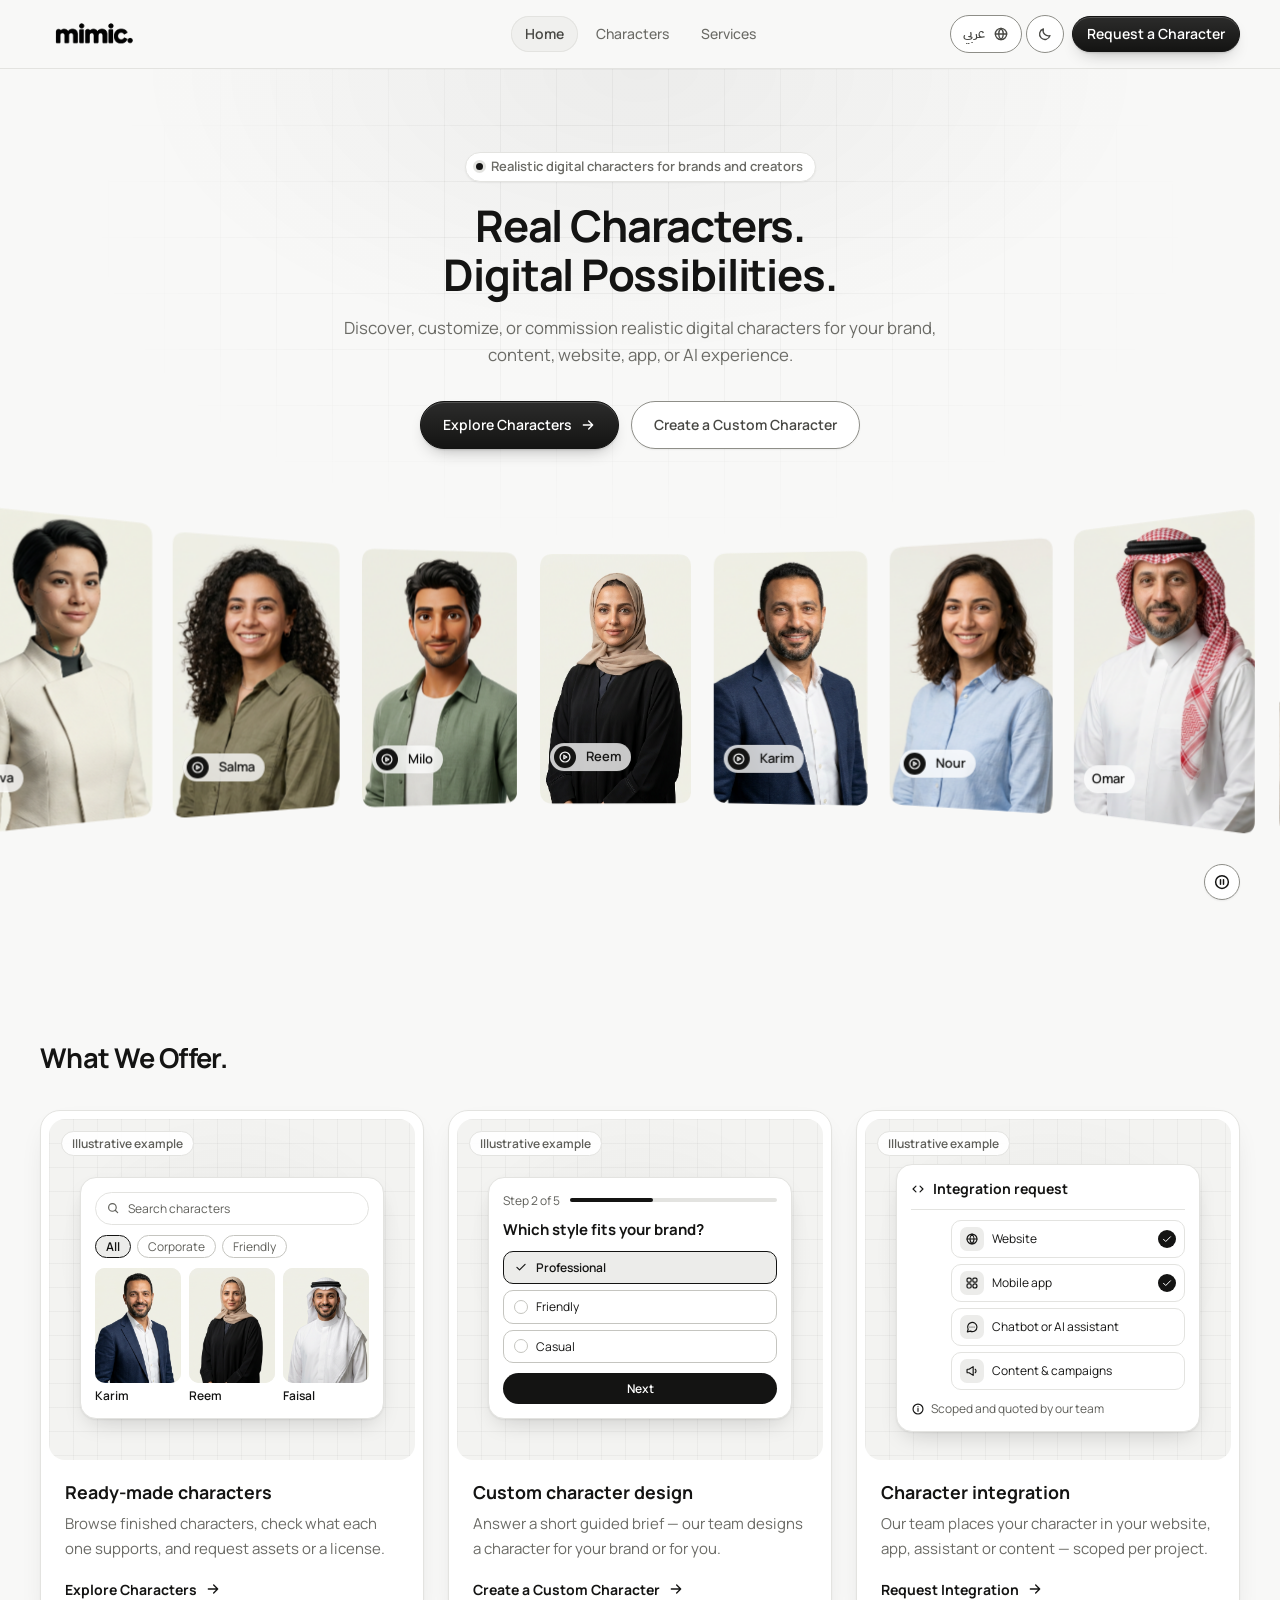
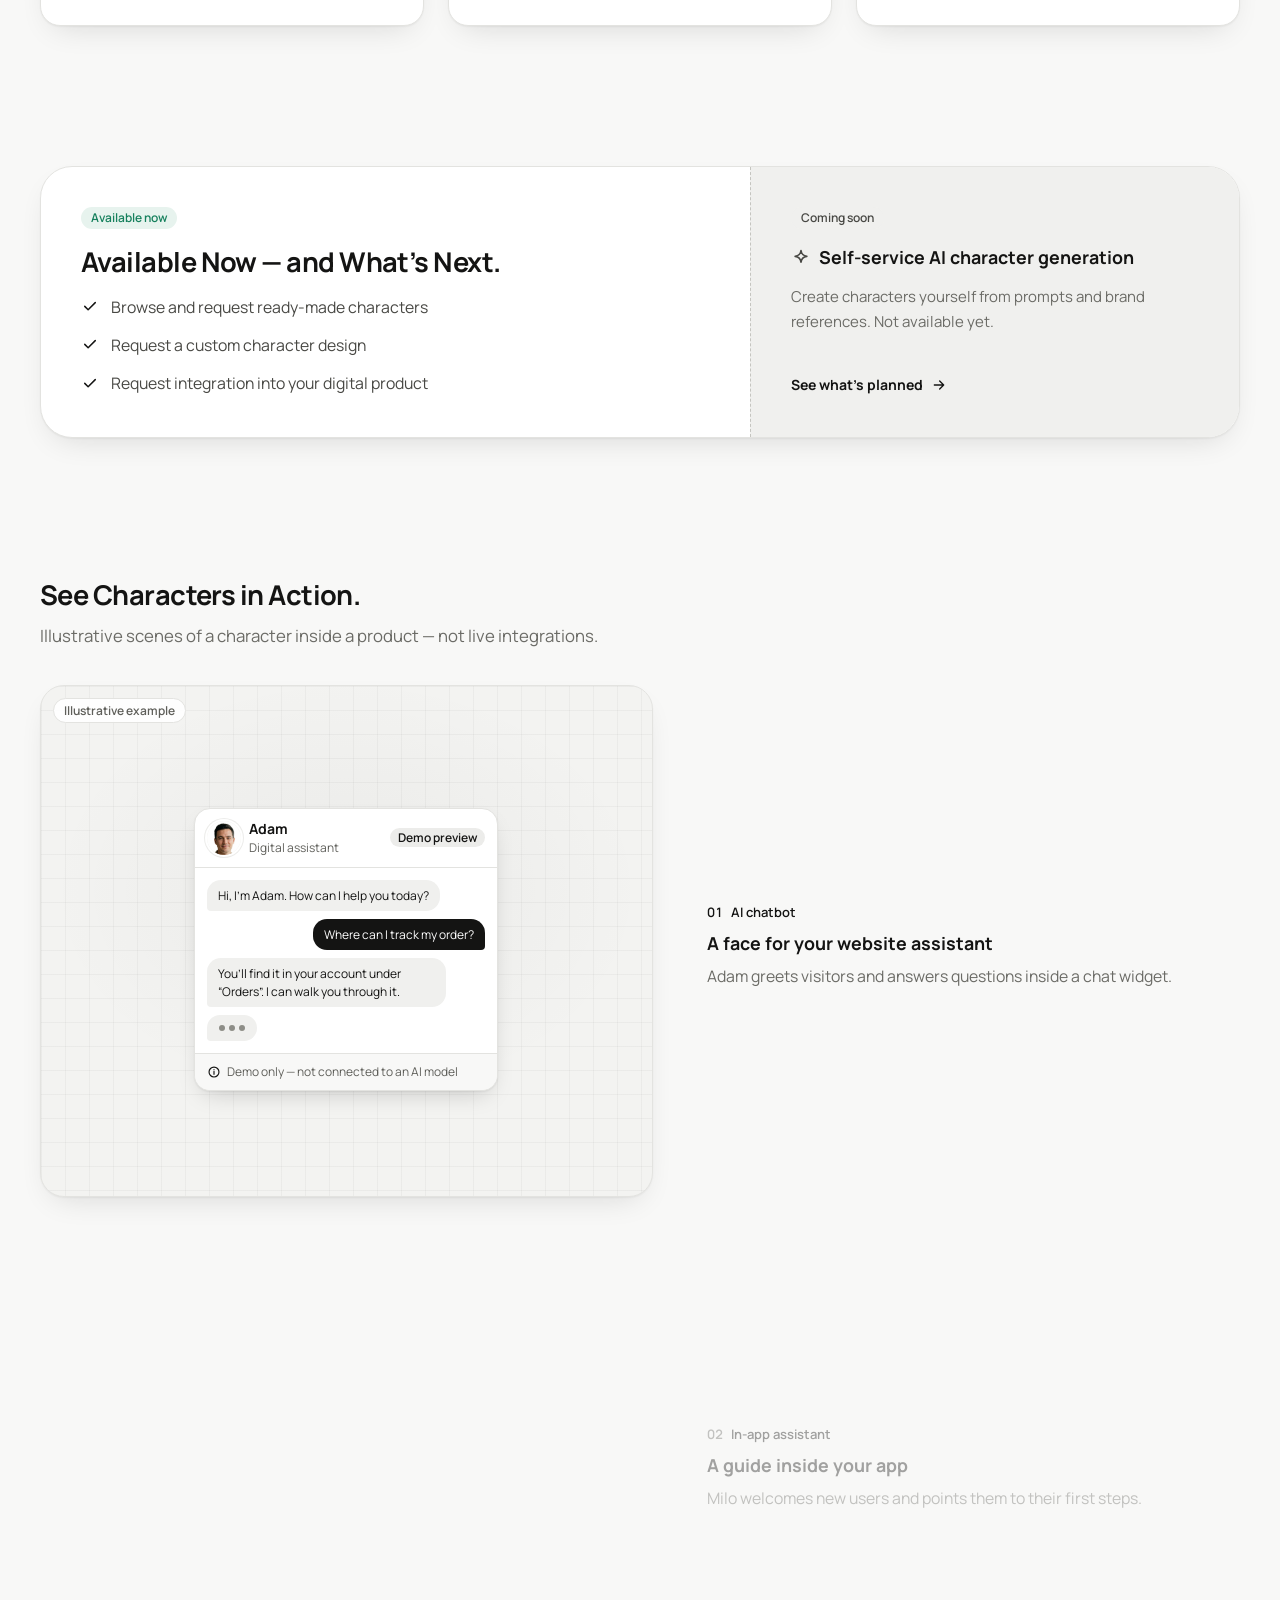
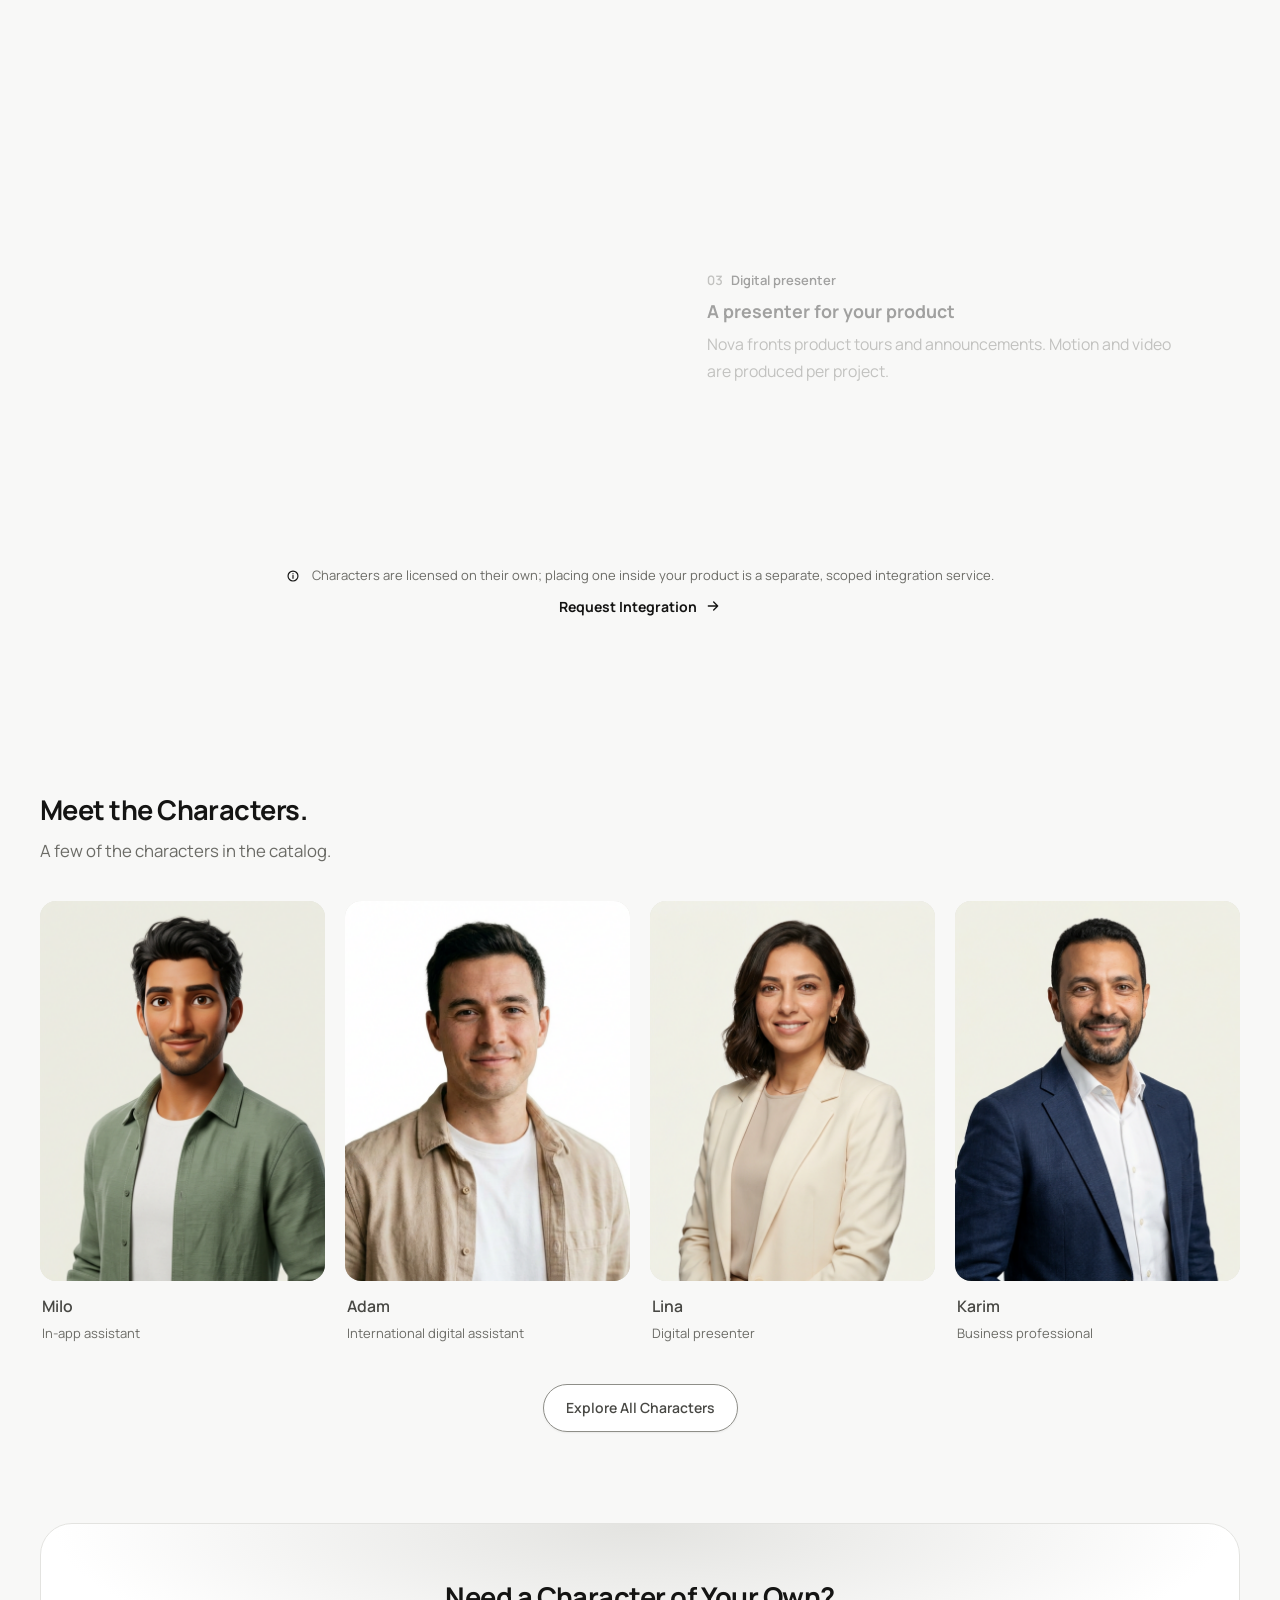
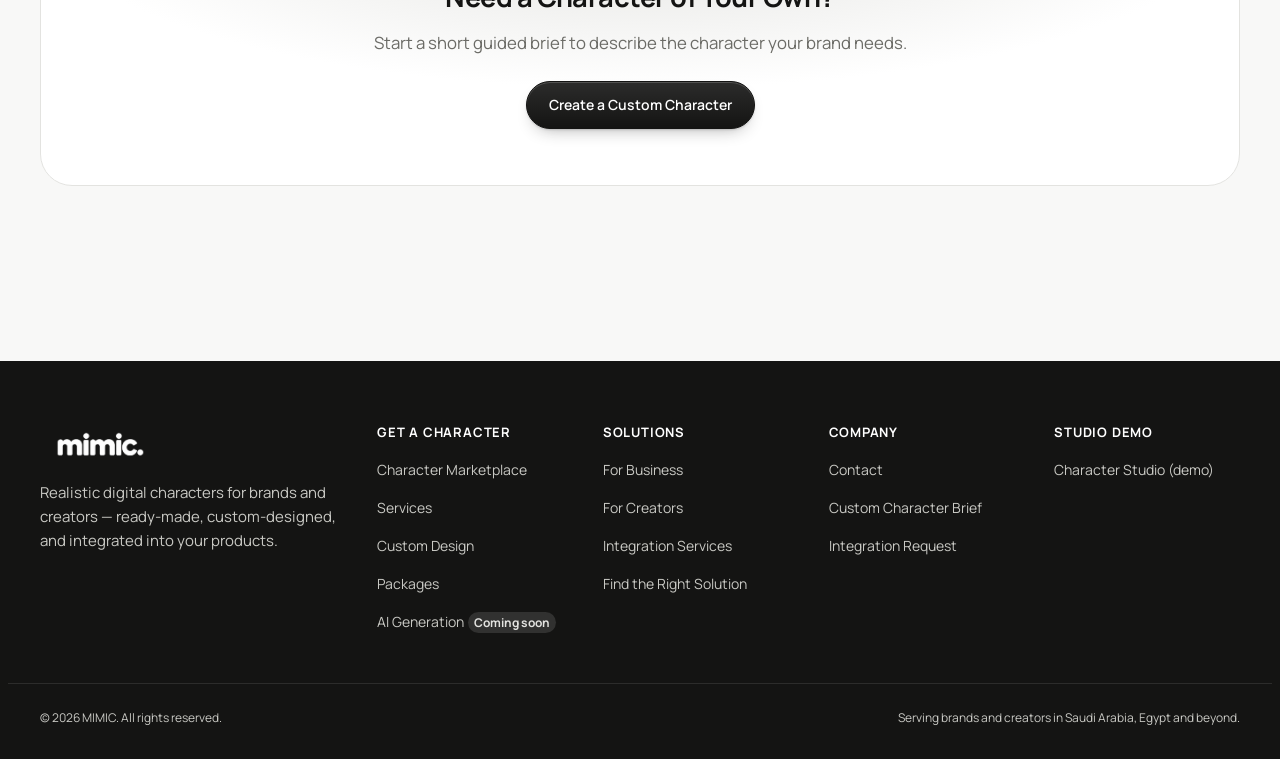
==== commit 7fb6f1cd: "Unify MIMIC into one monochrome design system Design system - Central tokens: neutral scale (--n-*) " ====
--- a/index.html
+++ b/index.html
@@ -5,7 +5,7 @@
   <meta name="viewport" content="width=device-width, initial-scale=1, viewport-fit=cover">
   <title>MIMIC — Real Characters. Digital Possibilities.</title>
   <meta name="description" content="Realistic digital characters for brands and creators — ready-made, custom-designed, and integrated into your website, app, chatbot or AI agent.">
-  <meta name="theme-color" content="#F8FAF9">
+  <meta name="theme-color" content="#F8F8F7">
   <!-- Apply saved theme + language before first paint (prevents flashing the wrong theme / direction) -->
   <script>
     (function () {
@@ -21,7 +21,7 @@
       d.dataset.theme = theme;
       d.lang = lang;
       d.dir = lang === 'ar' ? 'rtl' : 'ltr';
-      if (theme === 'dark') document.querySelector('meta[name="theme-color"]').setAttribute('content', '#101713');
+      if (theme === 'dark') document.querySelector('meta[name="theme-color"]').setAttribute('content', '#111110');
     })();
   </script>
   <meta property="og:title" content="MIMIC — Real Characters. Digital Possibilities.">
@@ -30,7 +30,7 @@
 
   <link rel="preconnect" href="https://fonts.googleapis.com">
   <link rel="preconnect" href="https://fonts.gstatic.com" crossorigin>
-  <link rel="stylesheet" href="https://fonts.googleapis.com/css2?family=Manrope:wght@400;500;600;700;800&family=Alexandria:wght@400;500;600;700;800&display=swap">
+  <link rel="stylesheet" href="https://fonts.googleapis.com/css2?family=Manrope:wght@400;500;600;700&family=IBM+Plex+Sans+Arabic:wght@400;500;600;700&display=swap">
 
   <link rel="stylesheet" href="css/tokens.css">
   <link rel="stylesheet" href="css/base.css">
@@ -42,6 +42,9 @@
   <link rel="stylesheet" href="css/typography.css">
   <link rel="stylesheet" href="css/hero.css">
   <link rel="stylesheet" href="css/home.css">
+  <link rel="stylesheet" href="css/system.css">
+  <link rel="stylesheet" href="css/marketplace.css">
+  <link rel="stylesheet" href="css/wizard.css">
   <link rel="stylesheet" href="css/a11y.css">
 </head>
 <body data-layout="site">
--- a/css/tokens.css
+++ b/css/tokens.css
@@ -17,141 +17,137 @@
 :root {
   color-scheme: light;
 
-  /* ---------- Brand core ---------- */
-  --brand-ink: #111827;
-  --brand-green: #146c43;
-  --brand-green-light: #76d5a1;
-  --brand-indigo: var(--brand-ink); /* legacy alias */
-
-  /* ---------- Neutral ramp ---------- */
-  --ink-900: #111827;
-  --ink-800: #1f2937;
-  --ink-700: #374151;
-  --ink-500: #4b5563;
-  --ink-400: #6b7280;
-  --ink-300: #7c8c82;
-  --ink-200: #d4ddd7;
-  --ink-100: #e9eeea;
-  --ink-50:  #f3f6f4;
-
-  /* "indigo" = near-black green family */
-  --indigo-950: #060d09;
-  --indigo-900: #0b130e;
-  --indigo-800: #0f1a14;
-  --indigo-700: #1a2b22;
-  --indigo-600: #24392d;
-  --indigo-100: #e6eee9;
-
-  --cream-50:  #f8faf9;
-  --cream-100: #f1f5f2;
-  --white:     #ffffff;
-
-  /* "lavender" = green accent ramp */
-  --lavender-50:  #f0f7f3;
-  --lavender-100: #e3f1e9;
-  --lavender-200: #c7e3d3;
-  --lavender-300: #9ccdb2;
-  --lavender-400: #5fa982;
-  --lavender-500: #2e8a5b;
-  --lavender-600: #146c43;
-  --lavender-700: #0f5a37;
-
-  /* "peach" = warm sand (secondary emphasis, "coming soon") */
-  --peach-100: #fbf1e2;
-  --peach-200: #f3ddbb;
-  --peach-300: #e3b97a;
-  --peach-500: #c9883a;
-  --peach-700: #7a4a0c;
-
-  /* "mint" = success green */
-  --mint-100: #e3f1e9;
-  --mint-200: #c7e3d3;
-  --mint-300: #8cc7a6;
-  --mint-500: #2e8a5b;
-  --mint-700: #146c43;
-
-  --sky-100: #e8f0f7; --sky-200: #cfdeec; --sky-300: #a7c1db; --sky-500: #4c7aa6; --sky-700: #2b5279;
-  --butter-100: #fbf4dc; --butter-200: #f3e3ad; --butter-300: #e2c773; --butter-500: #b8902a; --butter-700: #6e5208;
-  --pink-100: #fbeaea; --pink-200: #f3cfcf; --pink-300: #e3a1a1; --pink-500: #c0504d; --pink-700: #9b2c2c;
-
-  /* ---------- Semantic color ---------- */
-  --color-bg: #f8faf9;
-  --color-bg-app: #f1f5f2;
-  --color-bg-elevated: #ffffff;
-  --color-surface: #ffffff;
-  --color-surface-muted: #f3f6f4;
-  --color-surface-sunken: #eef2ef;
-  --color-surface-inverse: #0f1a14;
-  --color-surface-inverse-deep: #0b130e;
-  --color-border: #d4ddd7;
-  --color-border-strong: #a3b0a7;
-  --color-border-control: #7c8c82;
-
-  --color-text: #111827;
-  --color-text-muted: #4b5563;
-  --color-text-subtle: #5f6b63;
+  /* ==========================================================================
+     Monochrome system (light). Neutrals carry the interface; the characters,
+     images and videos carry the personality. Color appears only for meaning:
+     action emphasis (blue, opt-in), success, warning, error.
+     Contrast checked (WCAG AA): see docs/ACCESSIBILITY.md.
+     ========================================================================== */
+
+  /* ---------- Neutral scale ---------- */
+  --n-0:   #ffffff;
+  --n-25:  #f8f8f7;  /* canvas */
+  --n-50:  #f0f0ee;  /* subtle surface */
+  --n-100: #e9e9e6;  /* hover surface */
+  --n-150: #e3e3e0;  /* border · selected surface */
+  --n-300: #c5c5c0;  /* muted (decorative only) */
+  --n-400: #8e8e88;  /* control boundary 3.3:1 on white */
+  --n-500: #6b6b66;  /* secondary text 4.7:1+ on canvas/subtle */
+  --n-700: #484844;  /* body text */
+  --n-800: #252523;  /* strong surface */
+  --n-900: #141413;  /* heading · primary action */
+
+  /* ---------- Semantic (from the brief) ---------- */
+  --color-canvas: var(--n-25);
+  --color-surface: var(--n-0);
+  --color-surface-subtle: var(--n-50);
+  --color-surface-hover: var(--n-100);
+  --color-surface-selected: var(--n-150);
+  --color-surface-strong: var(--n-800);
+  --color-text-primary: var(--n-900);
+  --color-text-body: var(--n-700);
+  --color-text-secondary: var(--n-500);
+  --color-border: var(--n-150);
+  --color-border-muted: var(--n-300);
+  --color-action-primary: var(--n-900);
+  --color-action-primary-hover: #2e2e2c;
+  --color-action-primary-text: #ffffff;
+  --color-action-accent: #2563eb;          /* opt-in emphasis only */
+  --color-success: #16805d;
+  --color-success-soft: #e7f3ee;
+  --color-warning: #b7791f;                /* icons / indicators (3:1+) */
+  --color-warning-text: #8a5a12;           /* warning TEXT (5.4:1) */
+  --color-warning-soft: #fbf4e6;
+  --color-error: #c43d3d;
+  --color-error-soft: #fbecec;
+
+  /* ---------- Legacy names → mapped onto the neutral system ----------
+     Older components reference these; they now resolve to neutrals so no page
+     keeps a private palette. New code should use the semantic names above. */
+  --brand-ink: #141413;           /* FIXED dark ink in both themes (text on always-light surfaces) */
+  --brand-green: var(--n-900);
+  --brand-green-light: var(--n-300);
+  --brand-indigo: #141413;
+  --white: #ffffff;
+  --ink-900: var(--n-900); --ink-800: var(--n-800); --ink-700: var(--n-700); --ink-500: var(--n-500);
+  --ink-400: var(--n-500); --ink-300: var(--n-400); --ink-200: var(--n-150); --ink-100: var(--n-100); --ink-50: var(--n-50);
+  --indigo-950: #0a0a09; --indigo-900: #0f0f0e; /* both FIXED dark (were dark in both themes) */ --indigo-800: var(--n-800); --indigo-700: var(--n-700);
+  --indigo-600: var(--n-500); --indigo-100: var(--n-50);
+  --cream-50: var(--n-25); --cream-100: var(--n-50);
+  --lavender-50: var(--n-25); --lavender-100: var(--n-50); --lavender-200: var(--n-150); --lavender-300: var(--n-300);
+  --lavender-400: var(--n-400); --lavender-500: var(--n-500); --lavender-600: var(--n-900); --lavender-700: var(--n-800);
+  --peach-100: var(--n-50); --peach-200: var(--n-150); --peach-300: var(--n-300); --peach-500: var(--n-500); --peach-700: var(--n-700);
+  --mint-100: var(--color-success-soft); --mint-200: #cfe6dc; --mint-300: #8cc7a6; --mint-500: var(--color-success); --mint-700: var(--color-success);
+  --sky-100: var(--n-50); --sky-200: var(--n-150); --sky-300: var(--n-300); --sky-500: var(--n-500); --sky-700: var(--n-700);
+  --butter-100: var(--color-warning-soft); --butter-200: #f1dfb8; --butter-300: #e2c28a; --butter-500: var(--color-warning); --butter-700: var(--color-warning-text);
+  --pink-100: var(--color-error-soft); --pink-200: #f3d0d0; --pink-300: #e3a1a1; --pink-500: var(--color-error); --pink-700: var(--color-error);
+
+  --color-bg: var(--color-canvas);
+  --color-bg-app: var(--n-50);
+  --color-bg-elevated: var(--color-surface);
+  --color-surface-muted: var(--color-surface-subtle);
+  --color-surface-sunken: var(--n-100);
+  --color-surface-inverse: var(--n-800);
+  --color-surface-inverse-deep: var(--n-900);
+  --color-border-strong: var(--n-300);
+  --color-border-control: var(--n-400);
+
+  --color-text: var(--color-text-body);
+  --color-text-muted: var(--color-text-secondary);
+  --color-text-subtle: var(--color-text-secondary);
   --color-text-inverse: #ffffff;
-  --color-text-inverse-muted: #c5d3ca;
-  --color-heading: #111827;
-
-  --color-primary: #146c43;
-  --color-primary-hover: #0f5a37;
-  --color-primary-active: #0b4a2d;
-  --color-primary-contrast: #ffffff;
-
-  --color-accent: #146c43;
-  --color-accent-hover: #0f5a37;
-  --color-accent-soft: #e3f1e9;
-  --color-accent-softer: #f0f7f3;
+  --color-text-inverse-muted: #c9c9c4;
+  --color-heading: var(--color-text-primary);
+
+  --color-primary: var(--color-action-primary);
+  --color-primary-hover: var(--color-action-primary-hover);
+  --color-primary-active: #000000;
+  --color-primary-contrast: var(--color-action-primary-text);
+
+  /* "accent" = emphasis text/links/icons → ink, not a hue */
+  --color-accent: var(--n-900);
+  --color-accent-hover: var(--n-700);
+  --color-accent-soft: var(--color-surface-selected);
+  --color-accent-softer: var(--color-surface-subtle);
   --color-accent-contrast: #ffffff;
-  --color-accent-strong: #146c43;
-  --color-accent-strong-hover: #0f5a37;
-
-  --color-creative: #c9883a;
-  --color-creative-hover: #b4762c;
-  --color-creative-soft: #fbf1e2;
-  --color-creative-contrast: #111827;
-
-  --color-success: #146c43;
-  --color-success-soft: #e3f1e9;
-  --color-warning: #6e5208;
-  --color-warning-soft: #fbf4dc;
-  --color-danger: #b42318;
-  --color-danger-soft: #fdecea;
-
-  --color-focus: #146c43;
-  --color-selected-bg: #e3f1e9;
-  --color-selected-border: #146c43;
-
-  --color-header-bg: rgb(248 250 249 / 0.94);
-  --color-topbar-bg: rgb(241 245 242 / 0.95);
-  --color-toast-bg: #111827;
+  --color-accent-strong: var(--n-800);
+  --color-accent-strong-hover: #333331;
+
+  --color-creative: var(--n-700);
+  --color-creative-hover: var(--n-800);
+  --color-creative-soft: var(--n-50);
+  --color-creative-contrast: #ffffff;
+
+  --color-danger: var(--color-error);
+  --color-danger-soft: var(--color-error-soft);
+
+  --color-focus: var(--n-900);
+  --color-selected-bg: var(--color-surface-selected);
+  --color-selected-border: var(--n-900);
+
+  --color-header-bg: rgb(248 248 247 / 0.92);
+  --color-topbar-bg: rgb(240 240 238 / 0.94);
+  --color-toast-bg: var(--n-900);
   --color-toast-fg: #ffffff;
-
-  --logo-body: #111827;
-  --logo-face: #ffffff;
-  --logo-dot: #146c43;
-  --logo-dot-2: #76d5a1;
-  --logo-word: #111827;
-  --logo-accent: #146c43;
-
-  --media-bg-a: #eef2ef;
-  --media-bg-b: #dfe6e1;
+  --color-backdrop: rgb(20 20 19 / 0.42);
+  --color-overlay-strong: rgb(20 20 19 / 0.68);  /* chips over media */
+
+  --logo-body: var(--n-900); --logo-face: #ffffff; --logo-dot: var(--n-900); --logo-dot-2: var(--n-500); --logo-word: var(--n-900); --logo-accent: var(--n-900);
+
+  --media-bg-a: var(--n-50);
+  --media-bg-b: var(--n-150);
   --media-glow: rgb(255 255 255 / 0.9);
-  --media-ph-a: #cdd6d0;
-  --media-ph-b: #aab7ae;
-  --media-shadow: rgb(17 24 39 / 0.18);
-
-  --tint-lavender: var(--lavender-100);
-  --tint-peach: var(--peach-100);
-  --tint-mint: var(--mint-100);
-  --tint-sky: var(--sky-100);
-  --tint-butter: var(--butter-100);
-  --tint-pink: var(--pink-100);
+  --media-ph-a: #d6d6d2;
+  --media-ph-b: #b3b3ae;
+  --media-shadow: rgb(20 20 19 / 0.18);
+  --media-backdrop: #efefe6; /* the supplied studio portraits' own backdrop */
+
+  --tint-lavender: var(--n-50); --tint-peach: var(--n-50); --tint-mint: var(--n-50);
+  --tint-sky: var(--n-50); --tint-butter: var(--n-50); --tint-pink: var(--n-50);
 
   /* ---------- Typography ---------- */
   --font-latin: "Manrope", ui-sans-serif, system-ui, -apple-system, "Segoe UI", Roboto, sans-serif;
-  --font-arabic: "Alexandria", "Segoe UI", Tahoma, sans-serif;
+  --font-arabic: "IBM Plex Sans Arabic", "Segoe UI", Tahoma, sans-serif;
   --font-display: var(--font-latin);
   --font-body: var(--font-latin);
   --font-mono: ui-monospace, "SF Mono", Menlo, Consolas, monospace;
@@ -163,15 +159,15 @@
   --text-md: 1.125rem;
   --text-lg: 1.25rem;
   --text-xl: 1.5rem;
-  --text-2xl: clamp(1.625rem, 1.3rem + 1.1vw, 2.125rem);
-  --text-3xl: clamp(2rem, 1.45rem + 2.1vw, 3rem);
-  --text-display: clamp(2.5rem, 1.5rem + 4.2vw, 4.75rem);
+  --text-2xl: var(--fs-h2);      /* legacy aliases → role scale (no more oversized leftovers) */
+  --text-3xl: var(--fs-h1);
+  --text-display: var(--fs-hero);
 
   --weight-regular: 400;
   --weight-medium: 500;
   --weight-semibold: 600;
   --weight-bold: 700;
-  --weight-extrabold: 800;
+  --weight-extrabold: 700; /* 800 retired — capped at 700 */
 
   --leading-tight: 1.1;
   --leading-snug: 1.3;
@@ -182,24 +178,32 @@
   --tracking-wide: 0.06em;
 
   /* ---------- Typography scale (roles) — fluid between 360px and 1440px ----------
-     Applied to components in css/typography.css. Restrained scale: hierarchy comes from
-     weight and spacing, not oversized type. */
-  --fs-hero:    clamp(2rem, 1.667rem + 1.48vw, 3rem);         /* 32 → 48  hero headline        */
-  --fs-h1:      clamp(1.75rem, 1.5rem + 1.11vw, 2.5rem);      /* 28 → 40  inner page titles     */
-  --fs-h2:      clamp(1.5rem, 1.333rem + 0.74vw, 2rem);       /* 24 → 32  section headings      */
-  --fs-title:   clamp(1.25rem, 1.167rem + 0.37vw, 1.5rem);    /* 20 → 24  step / modal titles   */
-  --fs-h3:      clamp(1.125rem, 1.083rem + 0.19vw, 1.25rem);  /* 18 → 20  card titles           */
-  --fs-h4:      clamp(1rem, 0.979rem + 0.09vw, 1.0625rem);    /* 16 → 17  small titles, labels  */
-  --fs-lead:    clamp(1rem, 0.958rem + 0.19vw, 1.125rem);     /* 16 → 18  intros & descriptions */
-  --fs-body:    clamp(0.9375rem, 0.917rem + 0.09vw, 1rem);    /* 15 → 16  body text             */
-  --fs-body-sm: 0.9375rem;                                    /* 15       card text             */
-  --fs-ui:      0.875rem;                                     /* 14       nav, buttons          */
-  --fs-ui-lg:   0.9375rem;                                    /* 15       large (section) buttons */
+     ONE scale for every page, applied in css/typography.css. Hierarchy comes from weight
+     and spacing, not size. Arabic uses the same sizes with its own line heights/weights. */
+  --fs-hero:    clamp(1.875rem, 1.542rem + 1.48vw, 2.875rem); /* 30 → 46  homepage hero        */
+  --fs-h1:      clamp(1.625rem, 1.5rem + 0.56vw, 2rem);       /* 26 → 32  page headings        */
+  --fs-h2:      clamp(1.4375rem, 1.333rem + 0.46vw, 1.75rem); /* 23 → 28  section headings     */
+  --fs-title:   clamp(1.1875rem, 1.125rem + 0.28vw, 1.375rem); /* 19 → 22  dialog / step titles */
+  --fs-h3:      clamp(1.0625rem, 1.042rem + 0.09vw, 1.125rem); /* 17 → 18  card titles          */
+  --fs-h4:      1rem;                                         /* 16       small titles         */
+  --fs-lead:    clamp(1rem, 0.979rem + 0.09vw, 1.0625rem);    /* 16 → 17  intros               */
+  --fs-body:    clamp(0.9375rem, 0.917rem + 0.09vw, 1rem);    /* 15 → 16  body text            */
+  --fs-body-sm: 0.9375rem;                                    /* 15       card text            */
+  --fs-small:   0.875rem;                                     /* 14       descriptions, meta   */
+  --fs-ui:      0.875rem;                                     /* 14       nav, buttons (all sizes) */
+  --fs-ui-lg:   var(--fs-ui);                                 /* 14       kept as alias        */
   --fs-input:   1rem;                                         /* 16       inputs (prevents iOS zoom) */
-  --fs-label:   0.875rem;                                     /* 14       labels, eyebrows      */
-  --fs-caption: 0.8125rem;                                    /* 13       badges, tags          */
-
-  --lh-hero: 1.15;
+  --fs-label:   0.8125rem;                                    /* 13       labels, filters, eyebrows */
+  --fs-caption: 0.75rem;                                      /* 12       badges, tags         */
+
+  /* Weights: 400 / 500 / 600 / 700 only */
+  --fw-regular: 400;
+  --fw-medium: 500;
+  --fw-semibold: 600;
+  --fw-heading: 700;
+  --fw-display: 700;
+
+  --lh-hero: 1.12;
   --lh-h1: 1.18;
   --lh-h2: 1.22;
   --lh-title: 1.3;
@@ -222,16 +226,41 @@
   --space-6: 1.5rem; --space-7: 2rem; --space-8: 2.5rem; --space-9: 3rem; --space-10: 4rem; --space-11: 5rem; --space-12: 6rem;
   --section-y: clamp(3.5rem, 2.75rem + 3.4vw, 6rem);
 
+  /* ---------- Component tokens (one visual language for every card/control) ---------- */
+  --radius-card: 20px;      /* cards, tiles                 */
+  --radius-panel: 24px;     /* large panels, dialogs        */
+  --radius-control: 12px;   /* inputs, selects, small boxes */
+  --card-pad: clamp(1.25rem, 1rem + 0.8vw, 1.5rem);
+  --grid-gap: clamp(1rem, 0.75rem + 1vw, 1.5rem);
+  --btn-h-sm: 36px;
+  --btn-h-md: 44px;
+  --btn-h-lg: 48px;
+  --btn-px-sm: 14px;
+  --btn-px-md: 18px;
+  --btn-px-lg: 22px;
+  --btn-icon: 16px;
+  /* Soft-surface choices (builder, filters): background, not strokes, carries state */
+  --choice-bg: var(--n-50);
+  --choice-bg-hover: var(--n-100);
+  --choice-selected: var(--n-150);
+  --choice-selected-fg: var(--n-900);
+  --choice-ink: var(--n-900);
+  --choice-muted: var(--n-500);
+  /* Breakpoints (reference — media queries can't read custom properties):
+     mobile < 720 · tablet 720–1099 · desktop ≥ 1100 · wide nav ≥ 1280 */
+
   /* ---------- Radius ---------- */
   --radius-xs: 6px; --radius-sm: 10px; --radius-md: 12px; --radius-lg: 16px; --radius-xl: 24px; --radius-2xl: 32px; --radius-pill: 999px;
 
   /* ---------- Elevation ---------- */
-  --shadow-xs: 0 1px 2px rgb(17 24 39 / 0.06);
-  --shadow-sm: 0 1px 2px rgb(17 24 39 / 0.05), 0 4px 12px rgb(17 24 39 / 0.05);
-  --shadow-md: 0 2px 4px rgb(17 24 39 / 0.04), 0 12px 32px rgb(17 24 39 / 0.08);
-  --shadow-lg: 0 4px 10px rgb(17 24 39 / 0.05), 0 28px 64px rgb(17 24 39 / 0.12);
+  --shadow-xs: 0 1px 2px rgb(20 20 19 / 0.06);
+  --shadow-sm: 0 1px 2px rgb(20 20 19 / 0.05), 0 4px 12px rgb(20 20 19 / 0.05);
+  --shadow-md: 0 2px 4px rgb(20 20 19 / 0.04), 0 12px 32px rgb(20 20 19 / 0.08);
+  --shadow-lg: 0 4px 10px rgb(20 20 19 / 0.05), 0 28px 64px rgb(20 20 19 / 0.12);
   --shadow-press: 0 2px 0 0 var(--indigo-950);
   --shadow-press-soft: 0 1px 0 0 var(--ink-200);
+  --card-shadow: 0 1px 2px rgb(20 20 19 / 0.05), 0 12px 32px -14px rgb(20 20 19 / 0.16);
+  --card-shadow-hover: 0 2px 4px rgb(20 20 19 / 0.06), 0 22px 44px -16px rgb(20 20 19 / 0.22);
   /* Focus ring for custom controls whose real input is visually hidden */
   --shadow-focus: 0 0 0 2px var(--color-bg), 0 0 0 5px var(--color-focus);
 
@@ -244,7 +273,7 @@
   /* ---------- Layout ---------- */
   --container: 1200px;
   --container-pad: clamp(1rem, 0.4rem + 2.6vw, 2rem);
-  --header-h: 72px;
+  --header-h: 68px;
   --sidebar-w: 276px;
   --sidebar-w-compact: 88px;
   --topbar-h: 64px;
@@ -259,143 +288,107 @@
   --z-base: 1; --z-sticky: 20; --z-nav: 40; --z-overlay: 60; --z-toast: 80;
 }
 
-/* ---------- Arabic typography (Alexandria needs more vertical room) ---------- */
+/* ---------- Arabic typography (IBM Plex Sans Arabic) ----------
+   Same size scale as English. Plex Arabic is compact with clear counters, so it needs
+   moderate (not Alexandria-level) line height, lighter heading weights and no tracking. */
 :root:lang(ar) {
   --font-display: var(--font-arabic);
   --font-body: var(--font-arabic);
   --tracking-tight: 0;
   --tracking-display: 0;
   --tracking-wide: 0;
-  --leading-tight: 1.4;
-  --leading-normal: 1.85;
-  --text-display: clamp(2.2rem, 1.4rem + 3.4vw, 3.9rem);
-
-  /* Alexandria is wide with tall ascenders and deep descenders: same sizes, more line height
-     so stacked lines never clip diacritics */
-  --lh-hero: 1.45;
-  --lh-h1: 1.45;
-  --lh-h2: 1.5;
-  --lh-title: 1.55;
-  --lh-h3: 1.55;
-  --lh-lead: 1.8;
-  --lh-body: 1.85;
-  --lh-ui: 1.5;
-  --measure-hero: 22ch; /* Arabic words are wider per character */
+  --leading-tight: 1.35;
+  --leading-normal: 1.75;
+
+  --fw-heading: 600;
+  --fw-display: 700;
+
+  --lh-hero: 1.3;
+  --lh-h1: 1.35;
+  --lh-h2: 1.4;
+  --lh-title: 1.45;
+  --lh-h3: 1.5;
+  --lh-lead: 1.75;
+  --lh-body: 1.75;
+  --lh-ui: 1.4;
+  --measure-hero: 20ch; /* Arabic words are wider per character */
 }
 [dir="rtl"] { --dir: -1; }
 
 /* ==========================================================================
-   Dark theme — designed independently: deep green-black, elevated surfaces,
-   soft neutral text, light-green accent carrying dark text.
+   Dark theme — neutral (no green tint): warm near-black canvas, lifted surfaces,
+   light neutral primary action carrying dark text.
    ========================================================================== */
 :root[data-theme="dark"] {
   color-scheme: dark;
 
-  --ink-900: #f5f7f5;
-  --ink-800: #e3e9e5;
-  --ink-700: #ccd7d0;
-  --ink-500: #b7c5bb;
-  --ink-400: #93a499;
-  --ink-300: #6b8174;
-  --ink-200: #33433a;
-  --ink-100: #24312a;
-  --ink-50:  #1e2a24;
-
-  --indigo-950: #030604;
-  --indigo-900: #0a110d;
-  --indigo-800: #d7e6dc;
-  --indigo-700: #c2d6c9;
-  --indigo-600: #a9c4b2;
-  --indigo-100: #22312a;
-
-  --cream-50: #101713;
-  --cream-100: #0c120f;
-
-  --lavender-50:  #16241c;
-  --lavender-100: #1d3326;
-  --lavender-200: #275038;
-  --lavender-300: #3b7656;
-  --lavender-400: #56a57c;
-  --lavender-500: #76d5a1;
-  --lavender-600: #76d5a1;
-  --lavender-700: #9be3bb;
-
-  --peach-100: #2e2416; --peach-200: #4a3a1f; --peach-300: #b98f4f; --peach-500: #e2b06a; --peach-700: #f0cc94;
-  --mint-100: #1d3326; --mint-200: #275038; --mint-300: #3b7656; --mint-500: #76d5a1; --mint-700: #9be3bb;
-  --sky-100: #172431; --sky-200: #20364a; --sky-300: #3e6488; --sky-500: #7fa9d1; --sky-700: #b3cde6;
-  --butter-100: #2b2614; --butter-200: #46391a; --butter-300: #a88b3c; --butter-500: #d9bb64; --butter-700: #ecd796;
-  --pink-100: #331b1b; --pink-200: #4e2727; --pink-300: #a25a5a; --pink-500: #e08a87; --pink-700: #f3b2b0;
-
-  --color-bg: #101713;
-  --color-bg-app: #0c120f;
-  --color-bg-elevated: #1b2520;
-  --color-surface: #1b2520;
-  --color-surface-muted: #212d27;
-  --color-surface-sunken: #141c18;
-  --color-surface-inverse: #1d3a2b;
-  --color-surface-inverse-deep: #080d0a;
-  --color-border: #33433a;
-  --color-border-strong: #4f6357;
-  --color-border-control: #6b8174;
-
-  --color-text: #f5f7f5;
-  --color-text-muted: #b7c5bb;
-  --color-text-subtle: #a1b1a6;
-  --color-text-inverse-muted: #c9d7ce;
-  --color-heading: #f5f7f5;
-
-  --color-primary: #76d5a1;
-  --color-primary-hover: #8fe0b3;
-  --color-primary-active: #62c48e;
-  --color-primary-contrast: #0b1a12;
-
-  --color-accent: #76d5a1;
-  --color-accent-hover: #9be3bb;
-  --color-accent-soft: #1d3326;
-  --color-accent-softer: #16241c;
-  --color-accent-contrast: #0b1a12;
-  --color-accent-strong: #1f6b46;
-  --color-accent-strong-hover: #237a50;
-
-  --color-creative: #e2b06a;
-  --color-creative-hover: #ebc183;
-  --color-creative-soft: #2e2416;
-  --color-creative-contrast: #1a1206;
-
-  --color-success: #9be3bb;
-  --color-success-soft: #1d3326;
-  --color-warning: #ecd796;
-  --color-warning-soft: #2b2614;
-  --color-danger: #f3a7a2;
-  --color-danger-soft: #3a1d1b;
-  --color-focus: #9be3bb;
-  --color-selected-bg: #1d3326;
-  --color-selected-border: #76d5a1;
-
-  --color-header-bg: rgb(16 23 19 / 0.92);
-  --color-topbar-bg: rgb(12 18 15 / 0.94);
-  --color-toast-bg: #f5f7f5;
-  --color-toast-fg: #0b1a12;
-
-  --logo-body: #f5f7f5;
-  --logo-face: #101713;
-  --logo-dot: #76d5a1;
-  --logo-dot-2: #3b7656;
-  --logo-word: #f5f7f5;
-  --logo-accent: #76d5a1;
-
-  --media-bg-a: #22302a;
-  --media-bg-b: #18221d;
-  --media-glow: rgb(118 213 161 / 0.10);
-  --media-ph-a: #4a5d52;
-  --media-ph-b: #36463d;
+  --n-0:   #1b1b19;  /* surface */
+  --n-25:  #111110;  /* canvas */
+  --n-50:  #252523;  /* subtle surface */
+  --n-100: #2e2e2b;  /* hover */
+  --n-150: #383835;  /* border */
+  --n-300: #4a4a46;
+  --n-400: #75756f;  /* control boundary 3.7:1 */
+  --n-500: #9a9a94;  /* muted text 5.4:1 on subtle */
+  --n-700: #d9d9d4;  /* body text */
+  --n-800: #e3e3e0;
+  --n-900: #f5f5f2;  /* primary text · primary action */
+
+  --color-surface-selected: #3a3a37;
+  --color-text-body: #d9d9d4;
+  --color-text-secondary: #b0b0aa;
+  --color-action-primary-hover: #e3e3e0;
+  --color-action-primary-text: #141413;
+  --color-action-accent: #6b9bf5;
+  --color-success: #4cc59a;
+  --color-success-soft: #17302a;
+  --color-warning: #e5a64a;
+  --color-warning-text: #e5a64a;
+  --color-warning-soft: #2e2617;
+  --color-error: #f08a8a;
+  --color-error-soft: #361c1c;
+
+  --indigo-950: #000000;
+  --mint-200: #1f4a3a; --mint-300: #2f6b55;
+  --butter-200: #4a3a1c; --butter-300: #8a6a30;
+  --pink-200: #4e2727; --pink-300: #a25a5a;
+
+  --color-surface-inverse: #252523;
+  --color-surface-inverse-deep: #0b0b0a;
+  --color-text-inverse-muted: #b0b0aa;
+  --color-primary-active: #ffffff;
+  --color-accent-strong: #2e2e2b;
+  --color-accent-strong-hover: #383835;
+  --color-creative-contrast: #141413;
+  --color-accent-contrast: #141413;
+
+  --color-header-bg: rgb(17 17 16 / 0.9);
+  --color-topbar-bg: rgb(17 17 16 / 0.94);
+  --color-toast-bg: #f5f5f2;
+  --color-toast-fg: #141413;
+  --color-backdrop: rgb(0 0 0 / 0.6);
+
+  --logo-face: #111110;
+
+  --media-glow: rgb(255 255 255 / 0.05);
+  --media-ph-a: #4a4a46;
+  --media-ph-b: #383835;
   --media-shadow: rgb(0 0 0 / 0.5);
 
   --shadow-xs: 0 1px 2px rgb(0 0 0 / 0.3);
   --shadow-sm: 0 1px 2px rgb(0 0 0 / 0.3), 0 4px 12px rgb(0 0 0 / 0.25);
   --shadow-md: 0 2px 4px rgb(0 0 0 / 0.3), 0 12px 32px rgb(0 0 0 / 0.35);
   --shadow-lg: 0 4px 10px rgb(0 0 0 / 0.35), 0 28px 64px rgb(0 0 0 / 0.45);
-  --shadow-press-soft: 0 1px 0 0 #050806;
+  --shadow-press-soft: 0 1px 0 0 #050505;
+  --card-shadow: 0 1px 2px rgb(0 0 0 / 0.4), 0 16px 40px -18px rgb(0 0 0 / 0.7);
+  --card-shadow-hover: 0 2px 4px rgb(0 0 0 / 0.4), 0 26px 52px -18px rgb(0 0 0 / 0.8);
+
+  --choice-bg: #252523;
+  --choice-bg-hover: #2e2e2b;
+  --choice-selected: #3a3a37;
+  --choice-selected-fg: #f5f5f2;
+  --choice-ink: #f5f5f2;
+  --choice-muted: #b0b0aa;
 }
 
 /* Smooth theme switch — only while switching (class added by js/ui/theme.js) */
--- a/css/base.css
+++ b/css/base.css
@@ -50,15 +50,15 @@
 
 h1, h2, h3, h4 {
   font-family: var(--font-display);
-  font-weight: var(--weight-bold);
+  font-weight: var(--fw-heading); /* 700 EN · 600 AR (tokens.css) */
   line-height: var(--leading-tight);
   letter-spacing: var(--tracking-tight);
   text-wrap: balance;
 }
 h1 { font-size: var(--text-3xl); }
 h2 { font-size: var(--text-2xl); }
-h3 { font-size: var(--text-lg); }
-h4 { font-size: var(--text-md); }
+h3 { font-size: var(--fs-h3); }
+h4 { font-size: var(--fs-h4); }
 
 p { text-wrap: pretty; }
 
--- a/css/components.css
+++ b/css/components.css
@@ -3,101 +3,116 @@
    switches, badges, stage, empty state, toast, tooltip
    ========================================================================== */
 
-/* ---------- Button ---------- */
+/* ---------- Button — ONE system for every page ----------
+   Variants: primary · secondary (neutral outline) · outline (brand outline) · ghost ·
+             tertiary (text action) · danger (destructive, only where required)
+   Sizes:    sm 36 · md 44 (default) · lg 48 — all 14px text, 16px icons, pill radius.
+   States:   hover · active · focus-visible (shared outline, see a11y.css) ·
+             disabled / aria-disabled · loading (aria-busy="true"). */
 .btn {
-  --btn-h: var(--control-h);
-  --btn-px: var(--space-5);
+  --btn-h: var(--btn-h-md);
+  --btn-px: var(--btn-px-md);
   --btn-bg: var(--color-surface);
   --btn-fg: var(--color-text);
-  --btn-border: var(--color-border);
-  --btn-shadow: var(--shadow-press-soft);
+  --btn-border: var(--color-border-control);
+  --btn-shadow: none;
 
   position: relative;
   display: inline-flex;
   align-items: center;
   justify-content: center;
   gap: var(--space-2);
-  height: var(--btn-h);
-  padding: 0 var(--btn-px);
-  border-radius: var(--radius-pill);
-  border: 1.5px solid var(--btn-border);
-  background: var(--btn-bg);
+  min-height: var(--btn-h);
+  padding: 6px var(--btn-px);
+  border-radius: var(--radius-pill);
+  border: 1px solid var(--btn-border);
+  background-color: var(--btn-bg);
   color: var(--btn-fg);
   box-shadow: var(--btn-shadow);
-  font-weight: var(--weight-semibold);
-  font-size: var(--text-sm);
-  line-height: 1;
-  white-space: nowrap;
+  font-family: inherit;
+  font-size: var(--fs-ui);
+  font-weight: var(--fw-semibold);
+  line-height: var(--lh-ui);
+  text-align: center;
+  white-space: normal;
   user-select: none;
+  cursor: pointer;
   transition:
-    transform var(--dur-fast) var(--ease-spring),
+    transform var(--dur-fast) var(--ease-out),
     box-shadow var(--dur-fast) var(--ease-out),
     background-color var(--dur-fast) var(--ease-out),
-    border-color var(--dur-fast) var(--ease-out);
+    border-color var(--dur-fast) var(--ease-out),
+    color var(--dur-fast) var(--ease-out);
 }
 .btn:hover { transform: translateY(-1px); }
-.btn:active { transform: translateY(1px); box-shadow: none; }
-.btn:focus-visible { box-shadow: var(--btn-shadow), var(--shadow-focus); }
-.btn:disabled, .btn[aria-disabled="true"] { opacity: 0.5; transform: none; pointer-events: none; }
-.btn .icon { --icon-size: 18px; }
+.btn:active { transform: translateY(0); }
+.btn:disabled, .btn[aria-disabled="true"] { opacity: 0.5; transform: none; box-shadow: none; pointer-events: none; cursor: not-allowed; }
+.btn .icon { --icon-size: var(--btn-icon); flex-shrink: 0; }
+
+/* Loading: keeps width, hides label, shows a spinner (set aria-busy="true") */
+.btn[aria-busy="true"] { color: transparent; pointer-events: none; }
+.btn[aria-busy="true"]::after {
+  content: "";
+  position: absolute;
+  inset: 0;
+  margin: auto;
+  inline-size: 16px;
+  block-size: 16px;
+  border-radius: 50%;
+  border: 2px solid var(--btn-fg);
+  border-inline-end-color: transparent;
+  animation: btn-spin 0.7s linear infinite;
+}
+@keyframes btn-spin { to { transform: rotate(360deg); } }
 
 .btn--primary {
   --btn-bg: var(--color-primary);
   --btn-fg: var(--color-primary-contrast);
   --btn-border: var(--color-primary);
-  --btn-shadow: 0 2px 0 0 var(--color-primary-active), var(--shadow-xs);
-}
-.btn--primary:hover { --btn-bg: var(--color-primary-hover); --btn-border: var(--color-primary-hover); }
-.btn--primary:active { --btn-bg: var(--color-primary-active); --btn-border: var(--color-primary-active); }
-
-/* Secondary — outlined, neutral ink: clearly an action, clearly below primary */
-.btn--secondary { --btn-bg: var(--color-surface); --btn-fg: var(--color-text); --btn-shadow: none; }
+  --btn-shadow: inset 0 1px 0 rgb(255 255 255 / 0.18), 0 1px 2px rgb(20 20 19 / 0.14), 0 8px 18px -10px rgb(20 20 19 / 0.45);
+  background-image: linear-gradient(180deg, rgb(255 255 255 / 0.1), rgb(255 255 255 / 0));
+}
+.btn--primary:hover { --btn-bg: var(--color-primary-hover); --btn-border: var(--color-primary-hover); --btn-shadow: inset 0 1px 0 rgb(255 255 255 / 0.18), 0 2px 4px rgb(20 20 19 / 0.14), 0 12px 24px -12px rgb(20 20 19 / 0.5); }
+.btn--primary:active { --btn-bg: var(--color-primary-active); --btn-border: var(--color-primary-active); --btn-shadow: inset 0 1px 2px rgb(0 0 0 / 0.18); }
+
+.btn--secondary { --btn-shadow: var(--shadow-xs); }
 .btn--secondary:hover { --btn-bg: var(--color-surface-muted); --btn-border: var(--color-text-muted); }
 .btn--secondary:active { --btn-bg: var(--color-surface-sunken); }
 
-/* Tertiary — text action in brand green, same height as buttons so rows align */
+.btn--outline { --btn-bg: transparent; --btn-fg: var(--color-primary); --btn-border: var(--color-primary); }
+.btn--outline:hover { --btn-bg: var(--color-accent-softer); --btn-fg: var(--color-primary-hover); --btn-border: var(--color-primary-hover); }
+
+.btn--ghost { --btn-bg: transparent; --btn-border: transparent; }
+.btn--ghost:hover { --btn-bg: var(--color-surface-muted); transform: none; }
+
 .btn--tertiary {
   --btn-bg: transparent;
   --btn-fg: var(--color-primary);
   --btn-border: transparent;
-  --btn-shadow: none;
-  --btn-px: var(--space-4);
+  --btn-px: var(--space-3);
   text-decoration: underline;
   text-decoration-thickness: 1px;
   text-underline-offset: 0.3em;
 }
-.btn--tertiary:hover { --btn-bg: var(--color-accent-softer); --btn-fg: var(--color-primary-hover); text-decoration-thickness: 2px; }
-.btn--tertiary:hover, .btn--tertiary:active { transform: none; }
-
-.btn--accent {
-  --btn-bg: var(--color-accent);
-  --btn-fg: var(--white);
-  --btn-border: var(--color-accent);
-  --btn-shadow: 0 4px 0 0 var(--lavender-700);
-}
-.btn--accent:hover { --btn-bg: var(--color-accent-hover); }
-
-.btn--soft {
-  --btn-bg: var(--color-accent-soft);
-  --btn-fg: var(--lavender-700);
-  --btn-border: transparent;
-  --btn-shadow: none;
-}
-.btn--soft:hover { --btn-bg: var(--lavender-200); }
-
-.btn--ghost {
-  --btn-bg: transparent;
-  --btn-border: transparent;
-  --btn-shadow: none;
-}
-.btn--ghost:hover { --btn-bg: var(--color-surface-muted); }
-
-.btn--sm { --btn-h: var(--control-h-sm); --btn-px: var(--space-4); font-size: var(--text-xs); }
-.btn--lg { --btn-h: var(--control-h-lg); --btn-px: var(--space-6); font-size: var(--text-base); }
-.btn--lg.btn--tertiary { --btn-px: var(--space-4); }
-.btn--lg .icon { --icon-size: 18px; }
+.btn--tertiary:hover { --btn-bg: var(--color-accent-softer); --btn-fg: var(--color-primary-hover); text-decoration-thickness: 2px; transform: none; }
+
+.btn--danger { --btn-bg: var(--color-danger); --btn-fg: #ffffff; --btn-border: var(--color-danger); }
+.btn--danger:hover { --btn-bg: color-mix(in srgb, var(--color-danger) 88%, #000); --btn-border: var(--btn-bg); }
+:root[data-theme="dark"] .btn--danger { --btn-fg: #141413; }
+:root[data-theme="dark"] .btn--primary { --btn-shadow: inset 0 1px 0 rgb(255 255 255 / 0.4), 0 1px 2px rgb(0 0 0 / 0.4); }
+:root[data-theme="dark"] .btn--primary:hover { --btn-shadow: inset 0 1px 0 rgb(255 255 255 / 0.4), 0 2px 6px rgb(0 0 0 / 0.5); }
+
+.btn--sm { --btn-h: var(--btn-h-sm); --btn-px: var(--btn-px-sm); padding-block: 4px; }
+.btn--lg { --btn-h: var(--btn-h-lg); --btn-px: var(--btn-px-lg); }
 .btn--block { width: 100%; }
-.btn--icon { --btn-px: 0; width: var(--btn-h); }
+.btn--icon { --btn-px: 0; inline-size: var(--btn-h); padding-inline: 0; }
+.btn__arrow { --icon-size: var(--btn-icon); transition: translate var(--dur-base) var(--ease-out); }
+.btn:hover .btn__arrow { translate: calc(3px * var(--dir)) 0; }
+@media (prefers-reduced-motion: reduce) {
+  .btn, .btn__arrow { transition: none; }
+  .btn:hover, .btn:hover .btn__arrow { transform: none; translate: none; }
+  .btn[aria-busy="true"]::after { animation-duration: 2s; }
+}
 
 /* ---------- Card ---------- */
 .card {
@@ -527,7 +542,7 @@
   position: absolute;
   inset: 0;
   z-index: -1;
-  background-image: radial-gradient(rgb(43 35 64 / 0.09) 1.2px, transparent 1.2px);
+  background-image: radial-gradient(rgb(20 20 19 / 0.08) 1.2px, transparent 1.2px);
   background-size: 22px 22px;
   mask-image: radial-gradient(circle at 50% 50%, #000 30%, transparent 75%);
 }
@@ -589,7 +604,7 @@
   stroke-width: 3;
   stroke-dasharray: 10 9;
 }
-.placeholder-figure__shadow { fill: rgb(43 35 64 / 0.07); }
+.placeholder-figure__shadow { fill: rgb(20 20 19 / 0.07); }
 .placeholder-figure__icon { stroke: var(--ink-400); }
 .placeholder-figure__label { font-family: var(--font-display); font-weight: var(--weight-semibold); font-size: var(--text-md); }
 
@@ -745,14 +760,6 @@
 .persona__desc { font-size: var(--text-xs); color: var(--color-text-muted); line-height: 1.35; }
 
 /* ---------- Danger button ---------- */
-.btn--danger {
-  --btn-bg: var(--pink-700);
-  --btn-fg: var(--white);
-  --btn-border: var(--pink-700);
-  --btn-shadow: 0 4px 0 0 #8f2d50;
-}
-.btn--danger:hover { --btn-bg: #ad3a63; }
-.btn--danger:active { box-shadow: 0 1px 0 0 #8f2d50; }
 
 /* ---------- Dialog ---------- */
 .dialog {
@@ -765,7 +772,7 @@
   box-shadow: var(--shadow-lg);
 }
 .dialog[open] { animation: dialog-in var(--dur-slow) var(--ease-spring); }
-.dialog::backdrop { background: rgb(43 35 64 / 0.35); backdrop-filter: blur(4px); }
+.dialog::backdrop { background: var(--color-backdrop); backdrop-filter: blur(4px); }
 .dialog__body { display: flex; flex-direction: column; align-items: center; text-align: center; gap: var(--space-3); padding: var(--space-7) var(--space-6) var(--space-6); }
 .dialog__icon { display: grid; place-items: center; width: 56px; height: 56px; border-radius: var(--radius-lg); background: var(--color-accent-soft); color: var(--color-accent); transform: rotate(-6deg); }
 .dialog--danger .dialog__icon { background: var(--color-danger-soft); color: var(--color-danger); }
--- a/css/layout.css
+++ b/css/layout.css
@@ -24,39 +24,51 @@
   background: var(--color-header-bg);
   backdrop-filter: saturate(1.4) blur(10px);
   -webkit-backdrop-filter: saturate(1.4) blur(10px);
-  border-block-end: 1px solid transparent;
-  transition: border-color var(--dur-base) var(--ease-out), box-shadow var(--dur-base) var(--ease-out);
-}
-.site-header.is-scrolled { border-block-end-color: var(--color-border); box-shadow: 0 6px 24px rgb(32 34 53 / 0.04); }
+  border-block-end: 1px solid var(--color-border);
+  transition: box-shadow var(--dur-base) var(--ease-out);
+}
+.site-header.is-scrolled { box-shadow: 0 8px 24px -14px rgb(20 20 19 / 0.14); }
+
+/* logo · navigation · actions — identical on every page and in both directions */
 .site-header__inner {
-  display: flex;
-  align-items: center;
-  gap: var(--space-6);
+  display: grid;
+  grid-template-columns: minmax(0, 1fr) auto minmax(0, 1fr);
+  align-items: center;
+  column-gap: var(--space-4);
   min-height: var(--header-h);
 }
-.site-nav { margin-inline-start: var(--space-4); }
-.site-nav ul { display: flex; gap: var(--space-1); }
+.site-header__inner > .logo { justify-self: start; }
+.site-nav { justify-self: center; min-width: 0; }
+.site-nav ul { display: flex; flex-wrap: wrap; gap: var(--space-1); } /* wraps only under 1.4.12 text spacing */
 .site-nav__link {
   display: inline-flex;
   align-items: center;
-  height: 40px;
-  padding-inline: var(--space-3);
+  min-height: 36px;
+  padding-inline: 14px;
   border-radius: var(--radius-pill);
-  font-size: var(--text-sm);
-  font-weight: var(--weight-semibold);
-  color: var(--ink-700);
+  font-size: var(--fs-ui);
+  font-weight: var(--fw-medium);
+  color: var(--color-text-muted);
   transition: color var(--dur-fast) var(--ease-out), background-color var(--dur-fast) var(--ease-out);
 }
-.site-nav__link:hover { color: var(--color-text); background: var(--ink-100); }
-.site-nav__link[aria-current="page"] { color: var(--color-primary); background: var(--indigo-100); }
-.site-header__actions { display: flex; align-items: center; gap: var(--space-2); margin-inline-start: auto; }
-.menu-toggle { display: none; margin-inline-start: auto; }
+.site-nav__link:hover { color: var(--color-text); background: var(--color-surface-muted); }
+/* Current page (aria-current="page") or current section (aria-current="true"): shape + weight, not color alone */
+.site-nav__link[aria-current] { color: var(--color-text); background: var(--color-surface-muted); font-weight: var(--fw-semibold); box-shadow: inset 0 0 0 1px var(--color-border); }
+.site-header__actions { justify-self: end; display: flex; flex-wrap: wrap; align-items: center; gap: var(--space-2); }
+.site-header .pref-btn { border-color: var(--color-border-control); }
+.site-header .pref-btn__long { display: none; }  /* short language label; full name in aria-label + title */
+.site-header .pref-btn__short { display: inline; }
+.menu-toggle { display: none; justify-self: end; }
 
 /* ---------- Logo (MIMIC wordmark PNG) ----------
    Sized by height only (width: auto) → original 3:1 proportions, never stretched or cropped.
-   No filters: colors come from the supplied artwork (mimic.png / white_mimic.png). */
+   Rendered monochrome via a filter below (the supplied artwork files are unchanged). */
 .logo { display: inline-flex; align-items: center; flex-shrink: 0; border-radius: var(--radius-xs); line-height: 0; }
 .logo__img { display: block; width: auto; max-width: none; object-fit: contain; }
+/* Monochrome wordmark (brand decision): the supplied PNGs are transparent, so a filter turns
+   every glyph pixel — dot included — into solid ink. Artwork itself is untouched. */
+.logo__img[data-logo] { filter: brightness(0); }
+:root[data-theme="dark"] .logo__img[data-logo], .logo__img[data-logo="on-dark"] { filter: brightness(0) invert(1); }
 .logo__img--header { height: 36px; }
 .logo__img--footer { height: 40px; }
 .logo__img--sidebar { height: 30px; }
@@ -90,7 +102,7 @@
 .site-footer__col ul { display: flex; flex-direction: column; gap: var(--space-3); }
 .site-footer__link { font-size: var(--text-sm); transition: color var(--dur-fast) var(--ease-out); }
 .site-footer__link:hover { color: var(--white); }
-.site-footer__soon { margin-inline-start: var(--space-1); padding: 1px 6px; border-radius: var(--radius-pill); background: rgb(255 145 125 / 0.18); color: var(--peach-300); font-size: var(--text-2xs); font-weight: var(--weight-bold); white-space: nowrap; }
+.site-footer__soon { margin-inline-start: var(--space-1); padding: 1px 6px; border-radius: var(--radius-pill); background: rgb(255 255 255 / 0.12); color: #e3e3e0; font-size: var(--text-2xs); font-weight: var(--weight-bold); white-space: nowrap; }
 .site-footer__bottom {
   display: flex;
   flex-wrap: wrap;
@@ -160,7 +172,7 @@
   transition: background-color var(--dur-fast) var(--ease-out), color var(--dur-fast) var(--ease-out);
 }
 .app-nav__link:hover, .drawer-nav__link:hover { background: var(--ink-50); color: var(--color-text); }
-.app-nav__link[aria-current="page"], .drawer-nav__link[aria-current="page"] { background: var(--indigo-100); color: var(--color-primary); }
+.app-nav__link[aria-current="page"], .drawer-nav__link[aria-current] { background: var(--indigo-100); color: var(--color-primary); }
 .app-nav__icon, .drawer-nav__icon { display: grid; place-items: center; width: 22px; }
 .app-nav__icon .icon, .drawer-nav__icon .icon { --icon-size: 18px; }
 .app-nav__label, .drawer-nav__label { flex: 1; min-width: 0; white-space: nowrap; overflow: hidden; text-overflow: ellipsis; }
@@ -216,10 +228,10 @@
   position: fixed;
   inset: 0;
   z-index: var(--z-overlay);
-  background: rgb(21 18 47 / 0);
+  background: rgb(20 20 19 / 0);
   transition: background-color var(--dur-base) var(--ease-out);
 }
-.drawer.is-open { background: rgb(21 18 47 / 0.42); }
+.drawer.is-open { background: var(--color-backdrop); }
 .drawer__panel {
   position: absolute;
   inset-block: 0;
@@ -245,7 +257,6 @@
    Responsive
    ========================================================================== */
 @media (max-width: 1099px) {
-  .site-nav, .site-header__actions .btn--ghost { display: none; }
 
   body[data-layout="app"] .shell { grid-template-columns: var(--sidebar-w-compact) minmax(0, 1fr); }
   .sidebar { padding: var(--space-3); }
@@ -263,7 +274,9 @@
 }
 
 @media (max-width: 719px) {
-  .site-header__actions { display: none; }
+  /* Mobile header: logo + menu. Navigation, language, theme and the CTA live in the drawer. */
+  .site-header__inner { grid-template-columns: minmax(0, 1fr) auto; min-height: 60px; }
+  .site-nav, .site-header__actions { display: none; }
   .menu-toggle { display: inline-flex; }
 
   body[data-layout="app"] .shell { display: block; }
--- a/css/site.css
+++ b/css/site.css
@@ -3,13 +3,6 @@
    ========================================================================== */
 
 /* ---------- Brand component variants ---------- */
-.btn--coral {
-  --btn-bg: var(--color-creative);
-  --btn-fg: var(--color-creative-contrast);
-  --btn-border: var(--color-creative);
-  --btn-shadow: 0 3px 0 0 #d9705c;
-}
-.btn--coral:hover { --btn-bg: var(--color-creative-hover); }
 
 .badge--outline {
   background: transparent;
@@ -241,15 +234,72 @@
 @keyframes media-in { from { opacity: 0; transform: translateY(8px); } }
 /* Full-bleed studio photos (subject centred on a wide plain backdrop): fill the 3:4 frame.
    Height is never cropped (head → waist stays whole); only empty backdrop at the sides is trimmed. */
-.cmedia--photo { background: #efefe6; } /* matches the supplied studio backdrop in both themes */
+.cmedia--photo { background: var(--media-backdrop); } /* matches the supplied studio backdrop in both themes */
 .cmedia--photo .cmedia__img {
   object-fit: cover;
   object-position: var(--media-focus, center top);
   filter: none;
 }
-/* Optional silent loop (only when a real clip is configured) sits over its poster frame */
-.cmedia__loop { position: absolute; inset: 0; width: 100%; height: 100%; object-fit: cover; object-position: var(--media-focus, center top); }
-.cmedia:not(.cmedia--photo) .cmedia__loop { object-fit: contain; object-position: center bottom; }
+/* Real character clip over its portrait (ui/character-video.js). Same framing as the photo,
+   so the swap is seamless; it only fades in once frames are actually playing. */
+.cmedia__video {
+  position: absolute;
+  inset: 0;
+  width: 100%;
+  height: 100%;
+  object-fit: cover;
+  object-position: var(--media-focus, center top);
+  opacity: 0;
+  pointer-events: none;
+  transition: opacity 500ms var(--ease-out);
+}
+.cmedia:not(.cmedia--photo) .cmedia__video { object-fit: contain; object-position: center bottom; }
+.cmedia.is-playing .cmedia__video { opacity: 1; }
+/* Detail view pause/play */
+.cmedia__ctrl {
+  position: absolute;
+  inset-block-end: var(--space-3);
+  inset-inline-end: var(--space-3);
+  z-index: 2;
+  display: grid;
+  place-items: center;
+  inline-size: 40px;
+  block-size: 40px;
+  border: 1px solid rgb(255 255 255 / 0.6);
+  border-radius: 50%;
+  background: rgb(20 20 19 / 0.62);
+  color: #fff;
+  backdrop-filter: blur(6px);
+  transition: background-color var(--dur-fast) var(--ease-out);
+}
+.cmedia__ctrl:hover { background: rgb(20 20 19 / 0.8); }
+.cmedia__ctrl:focus-visible { outline-color: #fff; outline-offset: 2px; }
+.cmedia__ctrl .icon { --icon-size: 20px; }
+.cmedia__ctrl-pause, .cmedia__ctrl.is-playing .cmedia__ctrl-play { display: none; }
+.cmedia__ctrl.is-playing .cmedia__ctrl-pause { display: block; }
+@media (prefers-reduced-motion: reduce) { .cmedia__video { transition: none; } }
+
+/* Site-wide "pause character motion" toggle */
+.motion-toggle {
+  display: inline-flex;
+  align-items: center;
+  gap: 6px;
+  min-height: 32px;
+  padding: 4px 12px;
+  border: 1px solid var(--color-border-control);
+  border-radius: var(--radius-pill);
+  background: var(--color-surface);
+  color: var(--color-text-muted);
+  font-size: var(--fs-label);
+  font-weight: var(--fw-medium);
+  transition: color var(--dur-fast) var(--ease-out), border-color var(--dur-fast) var(--ease-out);
+}
+.motion-toggle:hover { color: var(--color-text); border-color: var(--color-text-muted); }
+.motion-toggle[hidden] { display: none; }
+.motion-toggle .icon { --icon-size: 16px; }
+.motion-toggle__play, .motion-toggle.is-paused .motion-toggle__pause { display: none; }
+.motion-toggle.is-paused .motion-toggle__play { display: block; }
+
 .cmedia--thumb { border-radius: var(--radius-sm); }
 .cmedia--thumb .cmedia__ph { width: 70%; }
 .cmedia__ph { width: 82%; height: auto; margin-block-start: auto; opacity: 0.9; }
@@ -332,7 +382,7 @@
 .int-path:hover { background: rgb(255 255 255 / 0.09); transform: translateY(-3px); }
 .int-path h3 { color: var(--white); font-size: var(--text-lg); }
 .int-path p { font-size: var(--text-sm); line-height: 1.6; flex: 1; }
-.int-path .link-arrow { color: #9be3bb; } /* band is dark in both themes: fixed light green, 10:1+ */
+.int-path .link-arrow { color: #ffffff; } /* band is dark in both themes */
 .int-path--primary { background: var(--color-accent-strong); border-color: var(--color-accent-strong); color: rgb(255 255 255 / 0.85); }
 .int-path--primary:hover { background: var(--color-accent-strong-hover); }
 .int-path--primary .link-arrow { color: var(--white); }
@@ -347,7 +397,7 @@
 .package-card__best span { font-weight: var(--weight-bold); color: var(--color-text); }
 .package-card__list { display: flex; flex-direction: column; gap: var(--space-2); flex: 1; }
 .package-card__list li { display: flex; gap: var(--space-2); font-size: var(--text-sm); }
-.package-card__list .icon { --icon-size: 16px; color: var(--color-success); margin-block-start: 3px; }
+.package-card__list .icon { --icon-size: 16px; color: var(--color-text-primary); margin-block-start: 3px; }
 .packages__note { margin-block-start: var(--space-5); }
 .service-lines { display: grid; grid-template-columns: repeat(4, minmax(0, 1fr)); gap: var(--space-4); }
 .service-line { padding: var(--space-5); border-radius: var(--radius-md); border: 1px solid var(--color-border); border-block-start: 3px solid var(--color-accent); background: var(--color-surface); }
@@ -360,7 +410,7 @@
 .uses-col h3, .avail__col h3 { margin-block-end: var(--space-5); font-size: var(--text-lg); }
 .uses-col ul, .avail__col ul { display: flex; flex-direction: column; gap: var(--space-3); }
 .uses-col li, .avail__col li { display: flex; gap: var(--space-3); }
-.uses-col .icon, .avail__col .icon { --icon-size: 18px; color: var(--color-success); margin-block-start: 3px; }
+.uses-col .icon, .avail__col .icon { --icon-size: 18px; color: var(--color-text-primary); margin-block-start: 3px; }
 .avail__col--soon { border-style: dashed; }
 .avail__col--soon .icon { color: var(--peach-700); }
 .needs { display: grid; grid-template-columns: repeat(4, minmax(0, 1fr)); gap: var(--space-4); }
@@ -385,12 +435,13 @@
 .int-option p { color: var(--color-text-muted); }
 .int-option ul { display: grid; grid-template-columns: repeat(2, minmax(0, 1fr)); gap: var(--space-2) var(--space-4); }
 .int-option li { display: flex; gap: var(--space-2); font-size: var(--text-sm); }
-.int-option li .icon { --icon-size: 16px; color: var(--color-success); margin-block-start: 3px; }
+.int-option li .icon { --icon-size: 16px; color: var(--color-text-primary); margin-block-start: 3px; }
 .int-option--primary { background: var(--color-surface-inverse); border-color: var(--color-surface-inverse); color: var(--white); }
 .int-option--primary p { color: var(--color-text-inverse-muted); }
-.int-option--primary .btn--primary { --btn-bg: var(--white); --btn-fg: var(--brand-indigo); --btn-border: var(--white); --btn-shadow: 0 3px 0 0 rgb(0 0 0 / 0.35); }
+.int-option--primary .btn--primary { --btn-bg: var(--white); --btn-fg: var(--brand-ink); --btn-border: var(--white); --btn-shadow: none; background-image: none; } /* inverted on a dark panel */
 .int-option__icon { display: grid; place-items: center; width: 48px; height: 48px; border-radius: var(--radius-md); background: var(--indigo-100); color: var(--indigo-800); }
 .int-option--primary .int-option__icon { background: rgb(255 255 255 / 0.12); color: var(--white); }
+.int-option--primary li .icon { color: currentColor; } /* white on the dark panel */
 .int-option__hint { font-size: var(--text-sm); font-style: italic; }
 .int-areas { display: grid; grid-template-columns: repeat(4, minmax(0, 1fr)); gap: var(--space-4); }
 .int-area { display: flex; flex-direction: column; gap: var(--space-4); padding: var(--space-6); border-radius: var(--radius-lg); background: var(--color-bg); border: 1px solid var(--color-border); }
@@ -410,43 +461,18 @@
 .soon__planned .icon { --icon-size: 18px; color: var(--peach-700); }
 .soon__alt { display: flex; flex-direction: column; gap: var(--space-3); padding: var(--space-7); border-radius: var(--radius-xl); background: var(--color-surface-inverse); color: var(--white); }
 .soon__alt p { font-size: var(--text-lg); font-weight: var(--weight-bold); margin-block-end: var(--space-2); }
-.soon__alt .btn--primary { --btn-bg: var(--white); --btn-fg: var(--brand-indigo); --btn-border: var(--white); --btn-shadow: 0 3px 0 0 rgb(0 0 0 / 0.35); }
+.soon__alt .btn--primary { --btn-bg: var(--white); --btn-fg: var(--brand-ink); --btn-border: var(--white); --btn-shadow: none; background-image: none; } /* inverted on a dark panel */
 
 /* ---------- Marketplace ---------- */
 .market { display: flex; flex-direction: column; gap: var(--space-5); }
-.filters { display: grid; grid-template-columns: repeat(2, minmax(0, 1fr)); gap: var(--space-4) var(--space-6); padding: var(--space-5); border-radius: var(--radius-lg); background: var(--color-surface); border: 1px solid var(--color-border); }
-.filter { display: flex; flex-direction: column; gap: var(--space-2); min-width: 0; }
-.filter__label { font-size: var(--text-xs); font-weight: var(--weight-bold); text-transform: uppercase; letter-spacing: var(--tracking-wide); color: var(--color-text-muted); }
-.filter__chips { display: flex; flex-wrap: wrap; gap: var(--space-2); }
-.filter .chip { height: 32px; padding-inline: var(--space-3); font-size: var(--text-xs); }
-.market__bar { display: flex; align-items: center; justify-content: space-between; min-height: 32px; }
-.market__count { font-size: var(--text-sm); font-weight: var(--weight-semibold); color: var(--color-text-muted); }
-.talent-grid { display: grid; grid-template-columns: repeat(auto-fill, minmax(230px, 1fr)); gap: var(--space-5); }
-.talent-card { display: flex; flex-direction: column; border-radius: var(--radius-lg); background: var(--color-surface); border: 1px solid var(--color-border); overflow: hidden; transition: box-shadow var(--dur-base) var(--ease-out), transform var(--dur-base) var(--ease-out); animation: view-enter var(--dur-slow) var(--ease-out) both; }
-.talent-card:hover { box-shadow: var(--shadow-lg); transform: translateY(-3px); }
-.talent-card__media { display: block; padding: var(--space-2) var(--space-2) 0; }
-.talent-card__media .cmedia { border-radius: var(--radius-md); }
-.talent-card__media:hover .cmedia__img, .talent-card__media:hover .cmedia__ph { transform: scale(1.03); }
 .cmedia__img, .cmedia__ph { transition: transform var(--dur-slow) var(--ease-out); transform-origin: bottom center; }
-.talent-card__body { display: flex; flex-direction: column; gap: var(--space-2); padding: var(--space-4); }
-.talent-card__head { display: flex; align-items: center; justify-content: space-between; gap: var(--space-2); }
-.talent-card__name { font-size: var(--text-lg); }
-.talent-card__title { font-size: var(--text-sm); color: var(--color-text-muted); }
-.talent-card__tags { display: flex; flex-wrap: wrap; gap: var(--space-1); margin-block-end: var(--space-2); }
-.talent-card__tags span { padding: 2px 8px; border-radius: var(--radius-pill); background: var(--ink-50); font-size: var(--text-2xs); font-weight: var(--weight-semibold); color: var(--ink-700); }
-.market__empty { grid-column: 1 / -1; padding: var(--space-9); text-align: center; color: var(--color-text-muted); }
-.market__custom { display: flex; flex-wrap: wrap; align-items: center; justify-content: center; gap: var(--space-4); padding: var(--space-7); border-radius: var(--radius-lg); background: var(--indigo-100); font-weight: var(--weight-bold); }
 
 .talent-dialog { width: min(980px, calc(100vw - var(--space-6))); max-height: calc(100dvh - var(--space-6)); padding: 0; border: 0; border-radius: var(--radius-xl); background: var(--color-surface); box-shadow: var(--shadow-lg); }
-.talent-dialog::backdrop { background: rgb(21 18 47 / 0.5); backdrop-filter: blur(4px); }
+.talent-dialog::backdrop { background: var(--color-backdrop); backdrop-filter: blur(4px); }
 .talent-dialog[open] { animation: dialog-in var(--dur-slow) var(--ease-out); }
 .talent-dialog { margin: auto; } /* keep the native centred position (base reset zeroes margins) */
 .talent-detail { display: grid; grid-template-columns: minmax(0, 0.9fr) minmax(0, 1.1fr); gap: var(--space-7); padding: var(--space-6); }
 .talent-detail__media { align-self: start; }
-/* Pose thumbnails: small, even grid (pose files are not supplied yet → labeled placeholders) */
-.pose-strip { display: grid; grid-template-columns: repeat(auto-fill, minmax(76px, 1fr)); gap: var(--space-2); }
-.pose-strip__item { margin: 0; display: flex; flex-direction: column; gap: var(--space-1); min-width: 0; }
-.pose-strip__item figcaption { font-size: var(--fs-caption); color: var(--color-text-muted); text-align: center; line-height: 1.4; }
 .talent-detail__info { display: flex; flex-direction: column; gap: var(--space-4); }
 .talent-detail__head { display: flex; align-items: flex-start; justify-content: space-between; gap: var(--space-3); }
 .talent-detail__name { font-size: var(--text-2xl); font-weight: var(--weight-extrabold); }
@@ -476,145 +502,11 @@
 .finder__q legend { font-size: var(--text-lg); font-weight: var(--weight-bold); margin-block-end: var(--space-3); }
 .finder__card { display: flex; flex-direction: column; align-items: flex-start; gap: var(--space-3); padding: var(--space-7); border-radius: var(--radius-xl); background: var(--indigo-100); animation: view-enter var(--dur-slow) var(--ease-out); }
 
-/* ==========================================================================
-   Request wizard
-   ========================================================================== */
-.wizard-head { display: flex; flex-direction: column; gap: var(--space-2); margin-block-end: var(--space-7); max-width: 48rem; }
-.wizard-head__title { font-size: var(--text-3xl); font-weight: var(--weight-extrabold); letter-spacing: var(--tracking-display); color: var(--color-primary); }
-.wizard-head__lead { color: var(--color-text-muted); font-size: var(--text-md); }
-.wizard-head__demo { margin: var(--space-3) 0 0; }
-.wizard { display: grid; grid-template-columns: minmax(0, 1fr) 320px; gap: var(--space-6); align-items: start; }
-.wizard__main { display: flex; flex-direction: column; gap: var(--space-6); padding: var(--space-7); border-radius: var(--radius-xl); background: var(--color-surface); border: 1px solid var(--color-border); box-shadow: var(--shadow-sm); min-width: 0; }
-.wizard__summary { position: sticky; inset-block-start: calc(var(--header-h) + var(--space-4)); padding: var(--space-5); border-radius: var(--radius-lg); background: var(--color-surface); border: 1px solid var(--color-border); max-height: calc(100vh - var(--header-h) - var(--space-8)); overflow: auto; }
-
-.wz-progress { display: flex; flex-direction: column; gap: var(--space-2); }
-.wz-progress__bar { height: 6px; border-radius: var(--radius-pill); background: var(--ink-100); overflow: hidden; }
-.wz-progress__bar span { display: block; height: 100%; border-radius: inherit; background: var(--color-accent); transition: width var(--dur-slow) var(--ease-out); }
-.wz-progress__label { font-size: var(--text-xs); font-weight: var(--weight-bold); color: var(--color-text-muted); }
-.wz-progress__steps { display: flex; flex-wrap: wrap; gap: var(--space-1); }
-.wz-progress__step { padding: 4px 10px; border-radius: var(--radius-pill); font-size: var(--text-xs); font-weight: var(--weight-semibold); color: var(--color-text-subtle); }
-.wz-progress__step:disabled { cursor: default; }
-.wz-progress__step.is-done { color: var(--color-accent); background: var(--lavender-50); }
-.wz-progress__step.is-done:hover { background: var(--lavender-100); }
-.wz-progress__step.is-current { color: var(--color-primary-contrast); background: var(--color-primary); }
-
-.wz-step { display: flex; flex-direction: column; gap: var(--space-5); }
-.wz-step__title { font-size: var(--text-2xl); font-weight: var(--weight-extrabold); letter-spacing: var(--tracking-tight); }
-.wz-step__title:focus { outline: none; }
-.wz-step__intro { color: var(--color-text-muted); margin-block-start: calc(var(--space-3) * -1); }
-.wz-step__body { display: flex; flex-direction: column; gap: var(--space-6); }
-.wz-q { display: flex; flex-direction: column; gap: var(--space-2); border: 0; padding: 0; margin: 0; min-width: 0; }
-.wz-label { font-weight: var(--weight-bold); font-size: var(--text-base); padding: 0; }
-.wz-req { color: var(--color-danger); }
-.wz-opt { margin-inline-start: var(--space-1); font-size: var(--text-xs); font-weight: var(--weight-semibold); color: var(--color-text-subtle); }
-.wz-hint { font-size: var(--text-sm); color: var(--color-text-muted); }
-.wz-error { font-size: var(--text-sm); font-weight: var(--weight-semibold); color: var(--color-danger); }
-
-.wz-options { display: grid; gap: var(--space-2); }
-.wz-options--cards { grid-template-columns: repeat(auto-fill, minmax(210px, 1fr)); }
-.wz-options--list { grid-template-columns: minmax(0, 1fr); }
-.wz-options--chips { display: flex; flex-wrap: wrap; }
-.wz-option {
-  position: relative;
-  display: flex;
-  align-items: center;
-  gap: var(--space-3);
-  min-height: 52px;
-  padding: var(--space-3) var(--space-4);
-  border-radius: var(--radius-md);
-  border: 1.5px solid var(--color-border);
-  background: var(--color-surface);
-  text-align: start;
-  transition: border-color var(--dur-fast) var(--ease-out), background-color var(--dur-fast) var(--ease-out), transform var(--dur-fast) var(--ease-out);
-}
-.wz-option:hover { border-color: var(--color-border-strong); background: var(--ink-50); }
-.wz-option:active { transform: scale(0.99); }
-.wz-option[aria-checked="true"] { border-color: var(--color-accent); background: var(--lavender-50); }
-.wz-options--chips .wz-option { min-height: 40px; padding: var(--space-2) var(--space-4); border-radius: var(--radius-pill); }
-.wz-options--chips .wz-option__check { display: none; }
-.wz-options--chips .wz-option[aria-checked="true"] { background: var(--color-primary); border-color: var(--color-primary); color: var(--color-primary-contrast); }
-.wz-options--cards .wz-option { align-items: flex-start; min-height: 84px; padding: var(--space-4); }
-.wz-option__icon { display: grid; place-items: center; flex-shrink: 0; width: 36px; height: 36px; border-radius: var(--radius-sm); background: var(--indigo-100); color: var(--indigo-800); }
-.wz-option__icon .icon { --icon-size: 18px; }
-.wz-option[aria-checked="true"] .wz-option__icon { background: var(--color-accent); color: var(--color-accent-contrast); }
-.wz-option__text { display: flex; flex-direction: column; gap: 2px; flex: 1; min-width: 0; }
-.wz-option__label { font-weight: var(--weight-semibold); font-size: var(--text-sm); }
-.wz-option__desc { font-size: var(--text-xs); color: var(--color-text-muted); line-height: 1.45; }
-.wz-option__check { display: grid; place-items: center; flex-shrink: 0; width: 22px; height: 22px; border-radius: 50%; border: 1.5px solid var(--color-border-strong); color: transparent; }
-.wz-option__check .icon { --icon-size: 14px; }
-.wz-option[role="checkbox"] .wz-option__check { border-radius: 6px; }
-.wz-option[aria-checked="true"] .wz-option__check { background: var(--color-accent); border-color: var(--color-accent); color: var(--color-accent-contrast); }
-.wz-other { margin-block-start: var(--space-2); }
-
-.wz-note { display: flex; gap: var(--space-3); padding: var(--space-3) var(--space-4); border-radius: var(--radius-md); background: var(--lavender-50); border: 1px solid var(--lavender-200); font-size: var(--text-sm); }
-.wz-note .icon { --icon-size: 18px; color: var(--color-accent); flex-shrink: 0; margin-block-start: 1px; }
-.wz-fixed { display: flex; flex-direction: column; gap: 2px; padding: var(--space-3) var(--space-4); border-radius: var(--radius-md); background: var(--indigo-100); }
-.wz-fixed span { font-size: var(--text-xs); font-weight: var(--weight-bold); color: var(--indigo-700); }
-.wz-colors { display: flex; flex-wrap: wrap; align-items: center; gap: var(--space-2); }
-.wz-color { position: relative; display: inline-flex; }
-.wz-color input { width: 48px; height: 40px; padding: 2px; border-radius: var(--radius-sm); border: 1.5px solid var(--color-border); background: var(--color-surface); cursor: pointer; }
-.wz-color__remove { position: absolute; inset-block-start: -8px; inset-inline-end: -8px; display: grid; place-items: center; width: 20px; height: 20px; border-radius: 50%; background: var(--color-toast-bg); color: var(--color-toast-fg); }
-.wz-color__remove .icon { --icon-size: 12px; }
-.wz-drop { display: flex; align-items: center; gap: var(--space-3); padding: var(--space-5); border-radius: var(--radius-md); border: 1.5px dashed var(--color-border-strong); background: var(--color-bg); color: var(--color-text-muted); font-size: var(--text-sm); cursor: pointer; }
-.wz-drop:hover { border-color: var(--color-accent); color: var(--color-text); }
-.wz-drop:focus-within { box-shadow: var(--shadow-focus); }
-.wz-drop strong { color: var(--color-accent); }
-.wz-drop.is-full { opacity: 0.55; cursor: not-allowed; }
-.wz-files { display: grid; grid-template-columns: repeat(auto-fill, minmax(150px, 1fr)); gap: var(--space-2); }
-.wz-file { display: flex; align-items: center; gap: var(--space-2); padding: var(--space-2); border-radius: var(--radius-sm); border: 1px solid var(--color-border); font-size: var(--text-xs); min-width: 0; }
-.wz-file img, .wz-file__doc { width: 40px; height: 40px; border-radius: 6px; object-fit: cover; flex-shrink: 0; background: var(--ink-50); display: grid; place-items: center; }
-.wz-file__name { flex: 1; min-width: 0; overflow: hidden; text-overflow: ellipsis; white-space: nowrap; }
-.wz-check { display: flex; align-items: flex-start; gap: var(--space-3); padding: var(--space-4); border-radius: var(--radius-md); border: 1.5px solid var(--color-border); background: var(--color-bg); cursor: pointer; font-size: var(--text-sm); }
-.wz-check input { width: 18px; height: 18px; margin-block-start: 2px; accent-color: var(--color-accent); flex-shrink: 0; }
-
-.wz-nav { display: flex; align-items: center; gap: var(--space-3); padding-block-start: var(--space-5); border-block-start: 1px solid var(--color-border); }
-.wz-nav [data-next], .wz-nav [data-submit] { margin-inline-start: auto; }
-.wz-reset { color: var(--color-text-subtle); }
-
-.wz-summary__title { display: flex; align-items: center; gap: var(--space-2); font-size: var(--text-md); margin-block-end: var(--space-4); }
-.wz-summary__title .icon { --icon-size: 18px; color: var(--color-accent); }
-.wz-summary__block { padding-block: var(--space-3); border-block-start: 1px solid var(--color-border); }
-.wz-summary__block h3 { font-size: var(--text-xs); text-transform: uppercase; letter-spacing: var(--tracking-wide); color: var(--color-text-muted); margin-block-end: var(--space-2); }
-.wz-summary__block li { font-size: var(--text-sm); margin-block-end: var(--space-2); overflow-wrap: anywhere; }
-.wz-summary__block li span { display: block; font-size: var(--text-2xs); font-weight: var(--weight-bold); color: var(--color-text-subtle); }
-
-.wz-review { display: flex; flex-direction: column; gap: var(--space-5); }
-.wz-review__intro { color: var(--color-text-muted); }
-.wz-review__doc { padding: var(--space-6); border-radius: var(--radius-lg); border: 1px solid var(--color-border); background: var(--color-bg); }
-.wz-review__title { font-size: var(--text-lg); margin-block-end: var(--space-4); }
-.wz-review__section { padding-block: var(--space-4); border-block-start: 1px solid var(--color-border); }
-.wz-review__section header { display: flex; align-items: center; justify-content: space-between; margin-block-end: var(--space-2); }
-.wz-review__section h3 { font-size: var(--text-base); }
-.wz-review__section dl div { display: grid; grid-template-columns: minmax(120px, 0.6fr) minmax(0, 1.4fr); gap: var(--space-3); padding-block: var(--space-1); font-size: var(--text-sm); }
-.wz-review__section dt { color: var(--color-text-muted); }
-.wz-review__section dd { margin: 0; font-weight: var(--weight-semibold); overflow-wrap: anywhere; }
-.wz-result { display: flex; gap: var(--space-4); padding: var(--space-5); border-radius: var(--radius-lg); }
-.wz-result > .icon { --icon-size: 22px; flex-shrink: 0; }
-.wz-result h3 { font-size: var(--text-md); margin-block-end: var(--space-1); }
-.wz-result p { font-size: var(--text-sm); margin-block-end: var(--space-3); }
-.wz-result--info { background: var(--butter-100); border: 1px solid var(--butter-200); }
-.wz-result--info > .icon { color: var(--butter-700); }
-.wz-result--error { background: var(--pink-100); border: 1px solid var(--pink-200); }
-.wz-result--error > .icon { color: var(--pink-700); }
-.wz-success { display: flex; flex-direction: column; align-items: center; text-align: center; gap: var(--space-4); max-width: 40rem; margin-inline: auto; padding: var(--space-9) var(--space-6); border-radius: var(--radius-xl); background: var(--color-surface); border: 1px solid var(--color-border); }
-.wz-success__icon { display: grid; place-items: center; width: 64px; height: 64px; border-radius: 50%; background: var(--mint-100); color: var(--mint-700); }
-.wz-success__icon .icon { --icon-size: 30px; }
-.wz-success h2 { font-size: var(--text-2xl); }
-.wz-success__text { color: var(--color-text-muted); font-size: var(--text-md); }
-.wz-timeline { width: 100%; padding: var(--space-5); border-radius: var(--radius-lg); background: var(--color-bg); text-align: start; }
-.wz-timeline h3 { font-size: var(--text-sm); margin-block-end: var(--space-3); }
-.wz-timeline ol { display: grid; grid-template-columns: repeat(4, 1fr); gap: var(--space-2); }
-.wz-timeline li { display: flex; flex-direction: column; gap: var(--space-2); font-size: var(--text-xs); font-weight: var(--weight-semibold); color: var(--color-text-subtle); }
-.wz-timeline li span { height: 4px; border-radius: var(--radius-pill); background: var(--ink-200); }
-.wz-timeline li.is-current { color: var(--color-text); }
-.wz-timeline li.is-current span { background: var(--color-success); }
 
 /* ---------- Responsive (new sections) ---------- */
 @media (max-width: 1099px) {
   .offer-grid, .packages, .service-lines, .int-areas, .needs { grid-template-columns: repeat(2, minmax(0, 1fr)); }
   .int-band, .page-hero--split .page-hero__grid, .soon, .contact, .talent-detail { grid-template-columns: minmax(0, 1fr); }
-  .wizard { grid-template-columns: minmax(0, 1fr); }
-  .wizard__summary { position: static; max-height: none; order: 2; }
   .site-footer__inner { grid-template-columns: repeat(4, minmax(0, 1fr)); }
   .site-footer__brand { grid-column: 1 / -1; }
   .talent-detail__media { max-width: 360px; }
@@ -626,16 +518,8 @@
   .likeness { flex-direction: column; }
   .talent-strip { gap: var(--space-2); }
   .talent-strip__item--1 { translate: 0 calc(var(--space-3) * -1); }
-  .talent-grid { grid-template-columns: repeat(2, minmax(0, 1fr)); gap: var(--space-3); }
-  .talent-card__body { padding: var(--space-3); }
   .talent-detail { padding: var(--space-4); gap: var(--space-4); }
   .talent-detail__meta { grid-template-columns: minmax(0, 1fr); }
-  .wizard__main { padding: var(--space-5); }
-  .wz-options--cards { grid-template-columns: minmax(0, 1fr); }
-  .wz-review__section dl div { grid-template-columns: minmax(0, 1fr); gap: 0; }
-  .wz-nav { flex-wrap: wrap; }
-  .wz-reset { order: 3; width: 100%; }
-  .wz-timeline ol { grid-template-columns: repeat(2, 1fr); }
   .site-footer__inner { grid-template-columns: repeat(2, minmax(0, 1fr)); }
 }
 @media (prefers-reduced-motion: reduce) {
--- a/css/typography.css
+++ b/css/typography.css
@@ -1,6 +1,6 @@
 /* ==========================================================================
    Typography — applies the role scale from tokens.css (--fs-*, --lh-*) to
-   components in one place. Fonts: Manrope (English), Alexandria (Arabic).
+   components in one place. Fonts: Manrope (English), IBM Plex Sans Arabic (Arabic).
    Sizes are fluid (clamp) — no per-breakpoint font overrides needed.
    ========================================================================== */
 
@@ -10,32 +10,41 @@
 .hero-b__title, .display {
   font-size: var(--fs-hero);
   line-height: var(--lh-hero);
+  font-weight: var(--fw-display);
 }
 .page-hero__title, .wizard-head__title, .scaffold__title, main .page-header__title {
   font-size: var(--fs-h1);
   line-height: var(--lh-h1);
+  font-weight: var(--fw-heading);
+  letter-spacing: var(--tracking-tight);
 }
-.section-head__title, .final-cta__title {
+.section-head__title, .final-cta__title, .status-split__title, .closing__title {
   font-size: var(--fs-h2);
   line-height: var(--lh-h2);
+  font-weight: var(--fw-heading);
+  letter-spacing: var(--tracking-tight);
 }
 .wz-step__title, .talent-detail__name, .dialog__title, .finder__card h2, .likeness__title,
 .contact-form__title, .wz-success h2, .soon__alt p {
   font-size: var(--fs-title);
   line-height: var(--lh-title);
+  font-weight: var(--fw-heading);
 }
 /* Card titles */
 .way-card__title, .audience-card__title, .package-card__title, .talent-card__name, .int-option h2,
 .card__title, .use-card__title, .contact-option h2, .uses-col h3, .avail__col h3, .int-band .int-path h3,
-.offer-item h3, .step-b__title {
+.offer-item h3, .step-b__title, .vcard__title, .story__title, .status-split__soon-title, .mcard__name {
   font-size: var(--fs-h3);
   line-height: var(--lh-h3);
+  font-weight: var(--fw-heading);
+  letter-spacing: 0;
 }
 /* Small card titles */
 .int-area h3, .service-line h3, .wz-review__section h3,
 .soon__planned h2, .brief-preview__title, .wz-result h3, .finder__q legend, .talent-detail__paths-title {
   font-size: var(--fs-h4);
   line-height: var(--lh-h3);
+  font-weight: var(--fw-semibold);
 }
 
 /* ---------- Running text ---------- */
@@ -59,7 +68,7 @@
 }
 .input, .select, .textarea { font-size: var(--fs-input); }
 .btn { line-height: var(--lh-ui); }
-.btn--sm, .pref-btn { font-size: var(--fs-label); }
+.pref-btn { font-size: var(--fs-label); }
 .site-footer__link, .site-footer__brand p { line-height: var(--lh-lead); }
 /* 16px inputs also prevent iOS Safari from zooming on focus */
 .input, .select, .textarea { line-height: var(--lh-ui); }
@@ -93,16 +102,13 @@
 .section-head { margin-block-end: var(--space-8); }
 @media (max-width: 719px) { .section-head { margin-block-end: var(--space-6); } }
 
-/* ---------- Arabic refinements ---------- */
-:lang(ar) .eyebrow { font-size: var(--fs-label); font-weight: var(--weight-semibold); }
-:lang(ar) .hero-b__title, :lang(ar) .page-hero__title, :lang(ar) .section-head__title { font-weight: var(--weight-bold); }
-:lang(ar) .btn { font-weight: var(--weight-semibold); }
+/* ---------- Arabic refinements (weights come from --fw-* tokens; no tracking) ---------- */
+:lang(ar) .eyebrow { font-size: var(--fs-label); font-weight: var(--fw-semibold); letter-spacing: 0; text-transform: none; }
+:lang(ar) .btn { font-weight: var(--fw-semibold); }
+:lang(ar) :is(h1, h2, h3, h4, .btn, .chip, .badge, .eyebrow) { letter-spacing: 0; }
 /* Wrapped Arabic headings: never clip ascenders/descenders */
 :lang(ar) .hero-b__title, :lang(ar) .section-head__title, :lang(ar) .final-cta__title { overflow: visible; padding-block: 0.05em; }
 
-/* Narrow cards: name and badge stack instead of overflowing */
-.talent-card__head { flex-wrap: wrap; row-gap: var(--space-1); }
-.talent-card__name { min-width: 0; overflow-wrap: anywhere; }
 
 /* Placeholder tag may sit on narrow cards: wrap rather than be clipped by the card */
 .cmedia__tag { max-width: calc(100% - var(--space-4)); white-space: normal; line-height: 1.3; text-align: center; }
--- a/css/hero.css
+++ b/css/hero.css
@@ -5,79 +5,19 @@
    ========================================================================== */
 
 :root {
-  --hero-glow: rgb(20 108 67 / 0.10);
-  --hero-line: rgb(17 24 39 / 0.055);
-  --stage-bg-a: #ffffff;
-  --stage-bg-b: #f3f6f4;
-  --hairline: rgb(17 24 39 / 0.08);
+  --hero-glow: rgb(20 20 19 / 0.05);
+  --hero-line: rgb(20 20 19 / 0.05);
+  --stage-bg-a: var(--color-surface);
+  --stage-bg-b: var(--color-surface-subtle);
+  --hairline: rgb(20 20 19 / 0.08);
 }
 :root[data-theme="dark"] {
-  --hero-glow: rgb(118 213 161 / 0.11);
-  --hero-line: rgb(245 247 245 / 0.05);
-  --stage-bg-a: #1b2520;
-  --stage-bg-b: #141c18;
-  --hairline: rgb(245 247 245 / 0.09);
+  --hero-glow: rgb(255 255 255 / 0.04);
+  --hero-line: rgb(245 245 242 / 0.05);
+  --stage-bg-a: var(--color-surface);
+  --stage-bg-b: var(--color-surface-subtle);
+  --hairline: rgb(245 245 242 / 0.09);
 }
-
-/* ==========================================================================
-   Header — logo · centred navigation · actions
-   ========================================================================== */
-.site-header {
-  background: var(--color-header-bg);
-  border-block-end: 1px solid var(--hairline);
-}
-.site-header.is-scrolled { border-block-end-color: var(--color-border); box-shadow: 0 8px 24px -12px rgb(17 24 39 / 0.12); }
-.site-header__inner {
-  display: grid;
-  grid-template-columns: auto minmax(0, 1fr) auto;
-  align-items: center;
-  min-height: 68px;
-}
-.site-nav { justify-self: center; margin-inline-start: 0; }
-.site-nav ul { gap: 2px; }
-.site-nav__link {
-  height: 36px;
-  padding-inline: 12px;
-  font-size: var(--fs-ui);
-  font-weight: var(--weight-medium);
-  color: var(--color-text-muted);
-}
-.site-nav__link:hover { color: var(--color-text); background: var(--color-surface-muted); }
-.site-nav__link[aria-current="page"] { color: var(--color-text); background: var(--color-surface-muted); }
-.site-header__actions { justify-self: end; gap: var(--space-2); }
-.site-header__actions .btn--primary { --btn-h: 40px; --btn-px: 18px; }
-.site-header .pref-btn { border-color: var(--color-border-control); }
-.menu-toggle { justify-self: end; }
-@media (max-width: 1279px) {
-  .site-header__inner { grid-template-columns: auto minmax(0, 1fr) auto; }
-  .site-header__actions { grid-column: 2; }
-}
-@media (max-width: 719px) {
-  .site-header__inner { grid-template-columns: minmax(0, 1fr) auto; min-height: 60px; }
-}
-
-/* ==========================================================================
-   Actions — primary carries quiet depth, secondary stays flat and outlined
-   ========================================================================== */
-.btn--lg { font-size: var(--fs-ui-lg); }
-.btn--primary {
-  background-image: linear-gradient(180deg, rgb(255 255 255 / 0.12), rgb(255 255 255 / 0));
-  --btn-shadow:
-    inset 0 1px 0 rgb(255 255 255 / 0.2),
-    0 1px 2px rgb(17 24 39 / 0.14),
-    0 8px 18px -8px var(--color-primary);
-}
-.btn--primary:hover {
-  --btn-shadow:
-    inset 0 1px 0 rgb(255 255 255 / 0.2),
-    0 2px 4px rgb(17 24 39 / 0.14),
-    0 12px 24px -10px var(--color-primary);
-}
-.btn--primary:active { --btn-shadow: inset 0 1px 2px rgb(0 0 0 / 0.18); }
-.btn--secondary { --btn-shadow: var(--shadow-xs); }
-.btn--secondary:hover { --btn-border: var(--color-border-strong); --btn-shadow: var(--shadow-sm); }
-.btn__arrow { --icon-size: 16px; transition: translate var(--dur-base) var(--ease-out); }
-.btn:hover .btn__arrow { translate: calc(3px * var(--dir)) 0; }
 
 /* ==========================================================================
    Hero — centred copy over a wide character stage
@@ -121,86 +61,90 @@
 .hero-c .hero-b__actions { justify-content: center; }
 .hero-c__copy > .link-arrow { margin-block-start: calc(var(--space-2) * -1); }
 
-/* Eyebrow as a quiet status pill */
-.hero-c__eyebrow {
-  display: inline-block; /* dot flows with the first line when the pill wraps */
-  max-width: 100%;
-  margin-block-end: var(--space-2);
-  padding-block: 6px;
-  padding-inline: 10px 14px;
-  border: 1px solid var(--color-border);
+
+/* ---------- Arc carousel (js/ui/arc-carousel.js) ----------
+   Cards are positioned, sized and clipped (rounded quads) by JS every frame; CSS only
+   sets the band, the media fill and the small overlays. Physical left:0 on purpose —
+   the geometry is computed in screen space for both directions. */
+.hero-c { padding-block-end: clamp(2rem, 1rem + 3vw, 4rem); }
+.hero-c__inner { gap: clamp(1.5rem, 1rem + 2vw, 2.5rem); }
+.arc {
+  position: relative;
+  max-inline-size: 1680px;
+  margin-inline: auto;
+  margin-block-start: clamp(1.5rem, 1rem + 2vw, 3rem);
+  block-size: calc(min(100vw, 1680px) * 0.285);
+  overflow: hidden;
+  overflow: clip; /* not a scroll container: focusing an edge card can't scroll the band */
+}
+.arc__track { position: absolute; inset: 0; cursor: grab; touch-action: pan-y; user-select: none; -webkit-user-select: none; }
+.arc.is-dragging .arc__track { cursor: grabbing; }
+.arc__card {
+  position: absolute;
+  top: 0;
+  left: 0;
+  display: block;
+  overflow: hidden;
+  background: var(--media-backdrop);
+  will-change: transform, clip-path;
+  -webkit-tap-highlight-color: transparent;
+}
+.arc:not(.is-ready) .arc__card { visibility: hidden; }
+.arc__card .cmedia { position: absolute; inset: 0; aspect-ratio: auto; block-size: 100%; border-radius: 0; box-shadow: none; }
+.arc__card .cmedia__img { object-fit: cover; object-position: 50% 0; pointer-events: none; }
+.arc__card img { -webkit-user-drag: none; }
+/* Focus ring drawn inside the clipped shape (an outline would be clipped away) */
+.arc__card:focus-visible { outline: none; }
+.arc__card:focus-visible::after { content: ""; position: absolute; inset: 0; z-index: 3; box-shadow: inset 0 0 0 3px var(--color-focus), inset 0 0 0 5px var(--color-surface); }
+.arc__label {
+  position: absolute;
+  z-index: 2;
+  inset-block-end: 13%;
+  inset-inline-start: 10px;
+  display: inline-flex;
+  align-items: center;
+  gap: 6px;
+  max-inline-size: calc(100% - 20px);
+  padding: 3px 10px 3px 4px;
+  padding-inline: 4px 10px;
   border-radius: var(--radius-pill);
+  background: rgb(255 255 255 / 0.78);
+  -webkit-backdrop-filter: blur(8px);
+          backdrop-filter: blur(8px);
+  color: #141413;
+  font-size: var(--fs-label);
+  font-weight: var(--fw-semibold);
+  white-space: nowrap;
+}
+.arc__label > span:last-child { overflow: hidden; text-overflow: ellipsis; padding-inline-start: 4px; }
+.arc__play { display: grid; place-items: center; flex-shrink: 0; inline-size: 22px; block-size: 22px; border-radius: 50%; background: #141413; color: #ffffff; }
+.arc__play .icon { --icon-size: 12px; }
+.arc-controls { display: flex; justify-content: flex-end; margin-block-start: var(--space-2); }
+.arc__toggle {
+  display: grid;
+  place-items: center;
+  inline-size: 36px;
+  block-size: 36px;
+  border: 1px solid var(--color-border-control);
+  border-radius: 50%;
   background: var(--color-surface);
+  color: var(--color-text-primary);
   box-shadow: var(--shadow-xs);
-  color: var(--color-text-muted);
-  font-weight: var(--weight-semibold);
-  letter-spacing: 0;
-  text-transform: none;
-  text-wrap: balance;
 }
-.hero-c__dot {
-  display: inline-block;
-  vertical-align: 0.1em;
-  margin-inline-end: 10px;
-  inline-size: 8px;
-  block-size: 8px;
-  border-radius: 50%;
-  background: var(--color-primary);
-  box-shadow: 0 0 0 3px var(--color-accent-soft);
-  animation: hero-dot 2.8s var(--ease-in-out) infinite;
-}
-@keyframes hero-dot { 50% { box-shadow: 0 0 0 5px var(--color-accent-soft); } }
+.arc__toggle:hover { background: var(--color-surface-subtle); }
+.arc__toggle .icon { --icon-size: 18px; }
+.arc__toggle-play, .arc__toggle.is-paused .arc__toggle-pause { display: none; }
+.arc__toggle.is-paused .arc__toggle-play { display: block; }
 
-/* ---------- Stage ---------- */
-.hero-stage {
-  inline-size: min(100%, 60rem);
-  padding: clamp(0.625rem, 0.4rem + 0.9vw, 1.25rem);
-  border: 1px solid var(--color-border);
-  border-radius: var(--radius-2xl);
-  background: linear-gradient(180deg, var(--stage-bg-a), var(--stage-bg-b));
-  box-shadow: inset 0 1px 0 rgb(255 255 255 / 0.06), var(--shadow-lg);
-}
-.hero-stage__cast {
-  display: grid;
-  grid-template-columns: 1fr 1.18fr 1fr;
-  grid-template-rows: auto auto; /* row 1: portraits share a baseline · row 2: captions */
-  align-items: end;
-  gap: clamp(0.5rem, 0.3rem + 1vw, 1.25rem);
-}
-.cast-card {
-  margin: 0;
-  display: grid;
-  grid-row: span 2;
-  grid-template-rows: subgrid;
-  align-content: end;
-  row-gap: var(--space-2);
-  min-width: 0;
-  transition: translate var(--dur-base) var(--ease-out);
-}
-.cast-card .cmedia {
-  align-self: end; /* all portraits sit on one baseline, whatever the caption length */
-  border-radius: var(--radius-lg);
-  box-shadow: inset 0 0 0 1px var(--hairline);
-  transition: box-shadow var(--dur-base) var(--ease-out);
-}
-.cast-card:hover { translate: 0 -4px; }
-.cast-card:hover .cmedia { box-shadow: inset 0 0 0 1px var(--color-border-strong), var(--shadow-md); }
-.cast-card.is-focal .cmedia { box-shadow: inset 0 0 0 1px var(--color-border-strong), var(--shadow-md); }
-.cast-card__cap { align-self: start; display: flex; flex-direction: column; gap: 2px; padding-inline: var(--space-1); min-width: 0; }
-.cast-card__cap strong { font-size: var(--fs-label); font-weight: var(--weight-semibold); color: var(--color-text); line-height: var(--lh-ui); }
-.cast-card__cap span { font-size: var(--fs-caption); color: var(--color-text-muted); line-height: 1.45; overflow-wrap: anywhere; }
+.hero-c__note { justify-content: center; text-align: center; }
 
-.hero-c__note { justify-content: center; margin-block-start: calc(clamp(2.5rem, 1.75rem + 3vw, 4rem) * -1 + var(--space-4)); text-align: center; }
-
-/* ---------- Responsive ---------- */
-@media (max-width: 719px) {
-  .hero-stage { border-radius: var(--radius-xl); }
-  .cast-card .cmedia { border-radius: var(--radius-md); }
-  .hero-c__eyebrow { border-radius: var(--radius-lg); }
+@media (max-width: 820px) {
+  .arc { block-size: 250px; }
+  .arc__label { font-size: var(--fs-caption); inset-inline-start: 6px; }
+  .arc__play { inline-size: 18px; block-size: 18px; }
 }
 
 @media (prefers-reduced-motion: reduce) {
-  .hero-c__dot { animation: none; }
-  .cast-card, .btn__arrow { transition: none; }
-  .cast-card:hover, .btn:hover .btn__arrow { translate: none; }
+  .btn__arrow { transition: none; }
+  .btn:hover .btn__arrow { translate: none; }
 }
--- a/css/home.css
+++ b/css/home.css
@@ -4,27 +4,21 @@
    Product visuals (.sc-visual) stay light and neutral in BOTH themes — they read
    as product shots — so they use a fixed local palette. Card bodies, panels and
    the closing CTA follow the theme tokens.
-   Contrast inside visuals: ink #111827 16:1 · muted #4b5563 7.5:1 · green #146c43 6.4:1.
+   Contrast inside visuals (light, both themes): ink #141413 17:1 · muted #5f5f5a 6.3:1.
    Logical properties only → RTL-ready. All motion off under prefers-reduced-motion.
    ========================================================================== */
 
 :root {
-  --sc-stage: #f4f6f4;
+  --sc-stage: #f3f3f1;
   --sc-surface: #ffffff;
-  --sc-line: #e3e8e4;
-  --sc-line-strong: #cfd8d2;
-  --sc-ink: #111827;
-  --sc-muted: #4b5563;
-  --sc-green: #146c43;
-  --sc-green-soft: #e3f1e9;
-  --sc-backdrop: #efefe6; /* matches the supplied portrait backdrops */
-  --sc-mock-shadow: 0 1px 2px rgb(17 24 39 / 0.06), 0 10px 24px -10px rgb(17 24 39 / 0.22);
-  --card-shadow: 0 1px 2px rgb(17 24 39 / 0.05), 0 12px 32px -14px rgb(17 24 39 / 0.16);
-  --card-shadow-hover: 0 2px 4px rgb(17 24 39 / 0.06), 0 22px 44px -16px rgb(17 24 39 / 0.22);
-}
-:root[data-theme="dark"] {
-  --card-shadow: 0 1px 2px rgb(0 0 0 / 0.4), 0 16px 40px -18px rgb(0 0 0 / 0.7);
-  --card-shadow-hover: 0 2px 4px rgb(0 0 0 / 0.4), 0 26px 52px -18px rgb(0 0 0 / 0.8);
+  --sc-line: #e3e3e0;
+  --sc-line-strong: #c5c5c0;
+  --sc-ink: #141413;
+  --sc-muted: #5f5f5a;
+  --sc-green: #141413; /* action ink inside product visuals (monochrome) */
+  --sc-green-soft: #ececea;
+  --sc-backdrop: var(--media-backdrop);
+  --sc-mock-shadow: 0 1px 2px rgb(20 20 19 / 0.06), 0 10px 24px -10px rgb(20 20 19 / 0.22);
 }
 
 /* ==========================================================================
@@ -38,9 +32,9 @@
   padding: clamp(2.5rem, 2rem + 1vw, 3rem) clamp(1rem, 0.75rem + 1vw, 1.5rem) clamp(1.25rem, 1rem + 1vw, 1.75rem);
   border-radius: var(--radius-lg);
   background:
-    radial-gradient(70% 60% at 50% 40%, rgb(20 108 67 / 0.07), transparent 70%),
-    linear-gradient(rgb(17 24 39 / 0.035) 1px, transparent 1px) 0 0 / 24px 24px,
-    linear-gradient(90deg, rgb(17 24 39 / 0.035) 1px, transparent 1px) 0 0 / 24px 24px,
+    radial-gradient(70% 60% at 50% 40%, rgb(20 20 19 / 0.04), transparent 70%),
+    linear-gradient(rgb(20 20 19 / 0.035) 1px, transparent 1px) 0 0 / 24px 24px,
+    linear-gradient(90deg, rgb(20 20 19 / 0.035) 1px, transparent 1px) 0 0 / 24px 24px,
     var(--sc-stage);
   color: var(--sc-ink);
 }
@@ -106,14 +100,14 @@
 .sc-chat__who small { font-size: var(--fs-caption); color: var(--sc-muted); }
 .sc-chat__log { display: flex; flex-direction: column; gap: var(--space-2); padding: 12px; }
 .sc-msg { max-inline-size: 86%; padding: 7px 11px; border-radius: 14px; }
-.sc-msg--bot { align-self: flex-start; background: #f1f5f2; border-end-start-radius: 4px; }
+.sc-msg--bot { align-self: flex-start; background: #f0f0ee; border-end-start-radius: 4px; }
 .sc-msg--user { align-self: flex-end; background: var(--sc-green); color: #fff; border-end-end-radius: 4px; }
-.sc-typing { align-self: flex-start; display: inline-flex; gap: 4px; padding: 10px 12px; border-radius: 14px; border-end-start-radius: 4px; background: #f1f5f2; }
-.sc-typing span { inline-size: 6px; block-size: 6px; border-radius: 50%; background: #7c8c82; animation: sc-typing 1.2s var(--ease-in-out) infinite; }
+.sc-typing { align-self: flex-start; display: inline-flex; gap: 4px; padding: 10px 12px; border-radius: 14px; border-end-start-radius: 4px; background: #f0f0ee; }
+.sc-typing span { inline-size: 6px; block-size: 6px; border-radius: 50%; background: #8e8e88; animation: sc-typing 1.2s var(--ease-in-out) infinite; }
 .sc-typing span:nth-child(2) { animation-delay: 0.15s; }
 .sc-typing span:nth-child(3) { animation-delay: 0.3s; }
 @keyframes sc-typing { 0%, 60%, 100% { opacity: 0.35; translate: 0 0; } 30% { opacity: 1; translate: 0 -3px; } }
-.sc-chat__input { display: flex; align-items: center; gap: 6px; padding: 9px 12px; border-block-start: 1px solid var(--sc-line); background: #f8faf9; color: var(--sc-muted); }
+.sc-chat__input { display: flex; align-items: center; gap: 6px; padding: 9px 12px; border-block-start: 1px solid var(--sc-line); background: #f8f8f7; color: var(--sc-muted); }
 .sc-chat__input .icon { flex-shrink: 0; color: var(--sc-green); }
 /* Face-centred avatar crop from a wide studio portrait */
 .sc-avatar { position: relative; flex-shrink: 0; inline-size: 34px; block-size: 34px; overflow: hidden; border-radius: 50%; background: var(--sc-backdrop); box-shadow: 0 0 0 2px #fff, 0 0 0 3px var(--sc-green-soft); }
@@ -138,13 +132,12 @@
 .sc-player { inline-size: min(100%, 26rem); overflow: hidden; border: 1px solid var(--sc-line); border-radius: var(--radius-lg); background: var(--sc-surface); box-shadow: var(--sc-mock-shadow); }
 .sc-player__frame { position: relative; aspect-ratio: 16 / 10; background: var(--sc-backdrop); }
 .sc-player__img { position: absolute; inset: 0; inline-size: 100%; block-size: 100%; object-fit: cover; object-position: 50% 0; }
-.sc-player__live { position: absolute; inset-block-start: 10px; inset-inline-end: 10px; display: inline-flex; align-items: center; gap: 6px; padding: 2px 10px; border-radius: var(--radius-pill); background: rgb(17 24 39 / 0.78); color: #fff; font-weight: var(--weight-semibold); }
-.sc-player__live i { inline-size: 7px; block-size: 7px; border-radius: 50%; background: #76d5a1; box-shadow: 0 0 0 3px rgb(118 213 161 / 0.3); }
+.sc-player__live { position: absolute; inset-block-start: 10px; inset-inline-end: 10px; display: inline-flex; align-items: center; gap: 6px; padding: 2px 10px; border-radius: var(--radius-pill); background: rgb(20 20 19 / 0.78); color: #fff; font-weight: var(--weight-semibold); }
+.sc-player__live i { inline-size: 7px; block-size: 7px; border-radius: 50%; background: #ffffff; box-shadow: 0 0 0 3px rgb(255 255 255 / 0.3); }
 .sc-player__topic { position: absolute; inset-block-end: 10px; inset-inline-start: 10px; display: flex; flex-direction: column; padding: 6px 10px; border: 1px solid var(--sc-line); border-radius: 10px; background: rgb(255 255 255 / 0.95); box-shadow: var(--sc-mock-shadow); }
 .sc-player__topic small { color: var(--sc-muted); font-size: var(--fs-caption); }
 .sc-player__bar { display: flex; align-items: center; gap: 10px; padding: 9px 12px; }
 .sc-player__play { display: grid; place-items: center; flex-shrink: 0; inline-size: 28px; block-size: 28px; border-radius: 50%; background: var(--sc-green); color: #fff; }
-[dir="rtl"] .sc-player__play .icon { transform: scaleX(-1); }
 .sc-player__track { position: relative; flex: 1; block-size: 4px; border-radius: 2px; background: var(--sc-line); }
 .sc-player__track i { position: absolute; inset-block: 0; inset-inline-start: 0; inline-size: 44%; border-radius: inherit; background: var(--sc-green); }
 .sc-player__time { color: var(--sc-muted); font-variant-numeric: tabular-nums; white-space: nowrap; direction: ltr; }
@@ -161,7 +154,7 @@
   row-gap: 0;
   padding: var(--space-2);
   border: 1px solid var(--color-border);
-  border-radius: var(--radius-xl);
+  border-radius: var(--radius-card);
   background: var(--color-surface);
   box-shadow: var(--card-shadow);
   transition: translate var(--dur-base) var(--ease-out), box-shadow var(--dur-base) var(--ease-out), border-color var(--dur-base) var(--ease-out);
@@ -312,3 +305,31 @@
   .sc-float, .sc-typing span { animation: none; }
   .sc-typing span { opacity: 0.6; }
 }
+
+.home-showcase .center-cta { align-items: center; }
+
+/* ==========================================================================
+   Services hub (/services) — reuses the visual cards above
+   ========================================================================== */
+.services { display: flex; flex-direction: column; gap: clamp(2rem, 1.5rem + 2vw, 3rem); padding-block-end: var(--section-y); }
+.services-more ul { display: grid; grid-template-columns: repeat(4, minmax(0, 1fr)); gap: var(--grid-gap); }
+.services-more__link {
+  display: flex;
+  align-items: center;
+  gap: var(--space-3);
+  min-height: 56px;
+  padding: var(--space-3) var(--space-4);
+  border: 1px solid var(--color-border);
+  border-radius: var(--radius-card);
+  background: var(--color-surface);
+  font-size: var(--fs-small);
+  font-weight: var(--fw-semibold);
+  color: var(--color-text);
+  transition: border-color var(--dur-fast) var(--ease-out), box-shadow var(--dur-fast) var(--ease-out);
+}
+.services-more__link:hover { border-color: var(--color-border-strong); box-shadow: var(--card-shadow); }
+.services-more__link > .icon:last-child { margin-inline-start: auto; --icon-size: 16px; color: var(--color-primary); }
+.services-more__ic { display: grid; place-items: center; flex-shrink: 0; inline-size: 32px; block-size: 32px; border-radius: var(--radius-sm); background: var(--color-accent-soft); color: var(--color-primary); }
+.services-more__ic .icon { --icon-size: 16px; }
+@media (max-width: 899px) { .services-more ul { grid-template-columns: repeat(2, minmax(0, 1fr)); } }
+@media (max-width: 479px) { .services-more ul { grid-template-columns: minmax(0, 1fr); } }
--- a/css/system.css
+++ b/css/system.css
@@ -0,0 +1,112 @@
+/* ==========================================================================
+   System layer — the shared visual language every page draws from.
+   Loaded after page styles (site, hero, home) and before a11y.css, so page rules
+   keep their LAYOUT while radius / borders / surfaces / control sizing come from
+   the tokens in tokens.css. Logical properties only → RTL-ready.
+   ========================================================================== */
+
+/* ---------- Page header (shared by every inner page via pageHero()) ---------- */
+.page-hero { padding-block: clamp(2rem, 1.25rem + 2.5vw, 3.5rem) clamp(1.5rem, 1rem + 2vw, 2.5rem); }
+.page-hero__copy { gap: var(--space-3); max-width: 46rem; }
+.page-hero__copy .page-hero__title { max-width: 24ch; text-wrap: balance; }
+:lang(ar) .page-hero__copy .page-hero__title { max-width: 28ch; }
+.page-hero__lead { max-width: var(--measure-lead); color: var(--color-text-muted); text-wrap: pretty; }
+.page-hero__copy > .hero-b__actions { margin-block-start: var(--space-3); }
+
+/* ---------- Eyebrow pill (homepage hero + every page header) ---------- */
+.eyebrow--pill {
+  display: inline-block;
+  max-width: 100%;
+  margin-block-end: var(--space-1);
+  padding-block: 4px;
+  padding-inline: 10px 12px;
+  border: 1px solid var(--color-border);
+  border-radius: var(--radius-pill);
+  background: var(--color-surface);
+  box-shadow: var(--shadow-xs);
+  color: var(--color-text-muted);
+  font-size: var(--fs-label);
+  font-weight: var(--fw-semibold);
+  letter-spacing: 0;
+  line-height: 1.5;
+  text-transform: none;
+  text-wrap: balance;
+}
+.eyebrow--pill::before {
+  content: "";
+  display: inline-block;
+  inline-size: 7px;
+  block-size: 7px;
+  margin-inline-end: 8px;
+  border-radius: 50%;
+  background: var(--color-primary);
+  box-shadow: 0 0 0 3px var(--color-accent-soft);
+  vertical-align: 0.1em;
+}
+@media (max-width: 719px) { .eyebrow--pill { border-radius: var(--radius-control); } }
+
+/* ---------- Cards: one radius, one border, one surface ---------- */
+:where(.way-card, .audience-card, .offer-item, .package-card, .int-option, .int-area, .contact-option,
+  .finder__card, .uses-col, .avail__col, .service-line, .likeness, .brief-preview, .soon__planned,
+  .scaffold__plan, .wz-review__doc, .wz-result, .wz-timeline, .vcard, .mcard, .market__custom, .int-cta) {
+  border-radius: var(--radius-card);
+}
+:where(.wizard__main, .wizard__summary, .wz-success, .status-split, .closing, .soon__alt, .int-path,
+  .hero-stage, .empty-state) {
+  border-radius: var(--radius-panel);
+}
+:where(.way-card, .audience-card, .package-card, .int-option:not(.int-option--primary), .contact-option,
+  .finder__card, .int-area, .vcard, .mcard) {
+  border: 1px solid var(--color-border);
+}
+/* Interactive cards share one hover */
+:where(.way-card, .audience-card, .vcard, .mcard) {
+  transition: translate var(--dur-base) var(--ease-out), box-shadow var(--dur-base) var(--ease-out), border-color var(--dur-base) var(--ease-out);
+}
+:where(.way-card, .audience-card, .vcard, .mcard):hover { transform: none; translate: 0 -3px; box-shadow: var(--card-shadow-hover); border-color: var(--color-border-strong); }
+
+/* ---------- Controls ---------- */
+.chip {
+  height: auto;
+  min-height: 34px;
+  padding: 4px 14px;
+  border-width: 1px;
+  font-size: var(--fs-label);
+  font-weight: var(--fw-medium);
+  line-height: 1.4;
+}
+.chip:hover { transform: none; border-color: var(--color-text-muted); }
+.chip:active { transform: none; }
+.chip[aria-pressed="true"], .chip[aria-checked="true"] {
+  background: var(--color-accent-soft);
+  border-color: var(--color-primary);
+  color: var(--color-primary);
+  font-weight: var(--fw-semibold);
+}
+.chip:disabled, .chip[aria-disabled="true"] { opacity: 0.5; cursor: not-allowed; border-style: dashed; }
+
+.input, .select, .textarea {
+  border-width: 1px;
+  border-radius: var(--radius-control);
+  font-size: var(--fs-input);
+}
+.input, .select { min-height: var(--btn-h-md); }
+
+.badge {
+  height: auto;
+  min-height: 22px;
+  padding: 2px 10px;
+  font-size: var(--fs-caption);
+  font-weight: var(--fw-semibold);
+  line-height: 1.4;
+}
+
+.dialog, .talent-dialog { border-radius: var(--radius-panel); }
+
+/* ---------- Section spacing: one rhythm everywhere ---------- */
+.section-head { margin-block-end: clamp(1.5rem, 1rem + 1.5vw, 2.25rem); gap: var(--space-3); }
+.section-head__intro { font-size: var(--fs-lead); color: var(--color-text-muted); max-width: var(--measure-lead); }
+
+@media (prefers-reduced-motion: reduce) {
+  :where(.way-card, .audience-card, .vcard, .mcard):hover { translate: none; }
+}
--- a/css/marketplace.css
+++ b/css/marketplace.css
@@ -0,0 +1,226 @@
+/* ==========================================================================
+   Character Marketplace (js/pages/site/marketplace.js)
+   Built on system tokens: chips, inputs, buttons, card radius/shadow come from
+   tokens.css + system.css. Logical properties only → RTL-ready.
+   ========================================================================== */
+
+.market { display: flex; flex-direction: column; gap: var(--space-5); padding-block-end: var(--section-y); }
+
+/* ---------- Toolbar: search · more filters / type tabs / active filters ---------- */
+.market-toolbar { display: flex; flex-direction: column; gap: var(--space-3); }
+.market-toolbar__row { display: flex; gap: var(--space-3); align-items: center; }
+.market-search { position: relative; flex: 1 1 auto; max-width: 30rem; }
+.market-search > .icon { position: absolute; inset-inline-start: 14px; inset-block-start: 50%; translate: 0 -50%; color: var(--color-text-subtle); pointer-events: none; }
+.market-search__input { padding-inline-start: 40px; border-radius: var(--radius-pill); background: var(--color-surface); }
+.market-search__input::-webkit-search-cancel-button { cursor: pointer; }
+.market-more { flex-shrink: 0; }
+.market-more.is-active { --btn-border: var(--color-primary); --btn-fg: var(--color-primary); --btn-bg: var(--color-accent-softer); }
+.market-more__n {
+  display: inline-grid;
+  place-items: center;
+  min-inline-size: 20px;
+  block-size: 20px;
+  padding-inline: 6px;
+  border-radius: var(--radius-pill);
+  background: var(--color-primary);
+  color: var(--color-primary-contrast);
+  font-size: var(--fs-caption);
+  font-weight: var(--fw-semibold);
+  line-height: 1;
+}
+
+.kind-tabs { display: flex; flex-wrap: wrap; gap: var(--space-2); }
+.kind-tab { gap: 6px; }
+.kind-tab__n { font-size: var(--fs-caption); font-weight: var(--fw-medium); color: var(--color-text-subtle); font-variant-numeric: tabular-nums; }
+.kind-tab[aria-pressed="true"] .kind-tab__n { color: var(--color-primary); }
+.kind-tab[aria-pressed="true"]::before { display: none; } /* pressed state shown by fill + border, no tick in segmented tabs */
+.kind-tab[aria-pressed="true"] { box-shadow: inset 0 0 0 1px var(--color-primary); }
+
+.market-active { display: flex; flex-wrap: wrap; align-items: center; gap: var(--space-2); }
+.market-active[hidden] { display: none; }
+.ftoken {
+  display: inline-flex;
+  align-items: center;
+  gap: 6px;
+  min-height: 30px;
+  padding: 2px 8px 2px 12px;
+  padding-inline: 12px 8px;
+  border: 1px solid var(--color-border-control);
+  border-radius: var(--radius-pill);
+  background: var(--color-surface-muted);
+  color: var(--color-text);
+  font-size: var(--fs-label);
+  transition: background-color var(--dur-fast) var(--ease-out), border-color var(--dur-fast) var(--ease-out);
+}
+.ftoken:hover { border-color: var(--color-text-muted); background: var(--color-surface-sunken); }
+.ftoken .icon { color: var(--color-text-muted); }
+
+/* ---------- Result meta ---------- */
+.market-meta { display: flex; flex-wrap: wrap; align-items: center; justify-content: space-between; gap: var(--space-2) var(--space-5); padding-block-start: var(--space-1); border-block-start: 1px solid var(--color-border); padding-block-start: var(--space-4); }
+.market-meta__count { font-size: var(--fs-small); font-weight: var(--fw-semibold); color: var(--color-text); }
+.market-meta__note { display: flex; align-items: flex-start; gap: 6px; font-size: var(--fs-label); color: var(--color-text-muted); }
+.market-meta__note .icon { flex-shrink: 0; margin-block-start: 0.2em; color: var(--color-primary); }
+.market-meta .motion-toggle { margin-inline-start: auto; }
+
+/* ---------- Grid ---------- */
+.mgrid { display: grid; grid-template-columns: repeat(4, minmax(0, 1fr)); gap: var(--grid-gap); }
+
+/* ---------- Card: image-first, whole card is the link ---------- */
+.mcard { display: flex; min-width: 0; }
+.mcard__link {
+  display: flex;
+  flex-direction: column;
+  inline-size: 100%;
+  padding: var(--space-2);
+  border: 1px solid var(--color-border);
+  border-radius: var(--radius-card);
+  background: var(--color-surface);
+  box-shadow: var(--shadow-xs);
+  transition: translate var(--dur-base) var(--ease-out), box-shadow var(--dur-base) var(--ease-out), border-color var(--dur-base) var(--ease-out);
+}
+.mcard__link:hover { translate: 0 -3px; box-shadow: var(--card-shadow-hover); border-color: var(--color-border-strong); }
+.mcard__link:focus-visible { outline-offset: 3px; }
+.mcard__media { display: block; }
+.mcard__media .cmedia { aspect-ratio: 4 / 5; border-radius: calc(var(--radius-card) - var(--space-2)); }
+.mcard__link:hover .cmedia__img { transform: scale(1.02); }
+.mcard__body { display: flex; flex-direction: column; flex: 1; gap: 2px; padding: var(--space-3) var(--space-2) var(--space-2); }
+.mcard__kind { font-size: var(--fs-caption); font-weight: var(--fw-semibold); color: var(--color-primary); }
+.mcard__name { margin-block-start: 2px; color: var(--color-heading); }
+.mcard__role { font-size: var(--fs-small); color: var(--color-text-muted); line-height: 1.45; }
+.mcard__meta { font-size: var(--fs-label); color: var(--color-text-subtle); }
+.mcard__cta {
+  display: inline-flex;
+  align-items: center;
+  gap: 6px;
+  margin-block-start: auto;
+  padding-block-start: var(--space-3);
+  font-size: var(--fs-label);
+  font-weight: var(--fw-semibold);
+  color: var(--color-primary);
+}
+.mcard__cta .icon { transition: translate var(--dur-base) var(--ease-out); }
+.mcard__link:hover .mcard__cta .icon { translate: calc(3px * var(--dir)) 0; }
+
+/* Filtering transition: quick, staggered fade (skipped while typing and under reduced motion) */
+.mgrid--animate .mcard { animation: mcard-in 280ms var(--ease-out) both; animation-delay: calc(min(var(--i), 8) * 30ms); }
+@keyframes mcard-in { from { opacity: 0; translate: 0 6px; } }
+
+/* ---------- Empty state ---------- */
+.market-empty {
+  grid-column: 1 / -1;
+  display: flex;
+  flex-direction: column;
+  align-items: center;
+  gap: var(--space-2);
+  padding: clamp(2rem, 1.5rem + 2vw, 3rem) var(--space-5);
+  border: 1px dashed var(--color-border-strong);
+  border-radius: var(--radius-card);
+  text-align: center;
+}
+.market-empty__icon { display: grid; place-items: center; inline-size: 44px; block-size: 44px; margin-block-end: var(--space-1); border-radius: 50%; background: var(--color-surface-muted); color: var(--color-text-muted); }
+.market-empty strong { font-size: var(--fs-h3); font-weight: var(--fw-heading); color: var(--color-heading); }
+.market-empty p { max-width: 28rem; font-size: var(--fs-small); color: var(--color-text-muted); }
+.market-empty__actions { display: flex; flex-wrap: wrap; justify-content: center; gap: var(--space-2); margin-block-start: var(--space-2); }
+
+/* ---------- Bottom CTA (compact) ---------- */
+.market-cta {
+  display: flex;
+  flex-wrap: wrap;
+  align-items: center;
+  justify-content: space-between;
+  gap: var(--space-4);
+  margin-block-start: var(--space-6);
+  padding: var(--space-5) var(--space-6);
+  border: 1px solid var(--color-border);
+  border-radius: var(--radius-card);
+  background: var(--color-surface);
+}
+.market-cta > div { display: flex; flex-direction: column; gap: 2px; }
+.market-cta strong { font-size: var(--fs-h3); font-weight: var(--fw-heading); color: var(--color-heading); }
+.market-cta span { font-size: var(--fs-small); color: var(--color-text-muted); }
+
+/* ---------- Filter drawer (side sheet; bottom sheet on mobile) ---------- */
+.filter-drawer {
+  position: fixed;
+  inset-block: 0;
+  inset-inline-end: 0;
+  inset-inline-start: auto;
+  margin: 0;
+  inline-size: min(26rem, 100vw);
+  max-inline-size: 100vw;
+  block-size: 100dvh;
+  max-block-size: 100dvh;
+  padding: 0;
+  border: 0;
+  border-inline-start: 1px solid var(--color-border);
+  border-radius: 0;
+  background: var(--color-surface);
+  color: var(--color-text);
+  box-shadow: var(--shadow-lg);
+}
+.filter-drawer[open] { display: flex; flex-direction: column; animation: drawer-in var(--dur-base) var(--ease-out); }
+@keyframes drawer-in { from { translate: calc(24px * var(--dir)) 0; opacity: 0; } }
+.filter-drawer::backdrop { background: var(--color-backdrop); backdrop-filter: blur(2px); }
+.filter-drawer__head { display: flex; align-items: center; justify-content: space-between; gap: var(--space-3); padding: var(--space-4) var(--space-5); border-block-end: 1px solid var(--color-border); }
+.filter-drawer__title { font-size: var(--fs-h3); font-weight: var(--fw-heading); color: var(--color-heading); }
+.filter-drawer__body { flex: 1; overflow-y: auto; overscroll-behavior: contain; display: flex; flex-direction: column; gap: var(--space-5); padding: var(--space-5); }
+.filter-drawer__foot { display: flex; justify-content: space-between; gap: var(--space-3); padding: var(--space-4) var(--space-5); border-block-start: 1px solid var(--color-border); background: var(--color-surface); }
+.filter-drawer__foot .btn--primary { flex: 1; }
+.fgroup { margin: 0; padding: 0; border: 0; min-width: 0; }
+.fgroup__label { margin-block-end: var(--space-2); padding: 0; font-size: var(--fs-label); font-weight: var(--fw-semibold); color: var(--color-text-muted); }
+.fgroup__chips { display: flex; flex-wrap: wrap; gap: var(--space-2); }
+
+/* ---------- Detail dialog refinements ---------- */
+.talent-detail__badges { display: flex; flex-wrap: wrap; gap: var(--space-2); margin-block-end: var(--space-2); }
+.talent-detail__name { font-size: var(--fs-title); line-height: var(--lh-title); font-weight: var(--fw-heading); color: var(--color-heading); }
+.talent-detail__title { font-size: var(--fs-small); color: var(--color-text-muted); }
+.talent-detail__desc { font-size: var(--fs-body); line-height: var(--lh-body); color: var(--color-text); }
+.talent-detail__info { gap: var(--space-4); }
+.talent-detail__block h3, .talent-detail__cols h3 { margin-block-end: var(--space-2); font-size: var(--fs-label); font-weight: var(--fw-semibold); color: var(--color-text-muted); }
+.talent-detail__tags { display: flex; flex-wrap: wrap; gap: 6px; }
+.talent-detail__tags span { padding: 3px 10px; border-radius: var(--radius-pill); background: var(--color-surface-muted); border: 1px solid var(--color-border); font-size: var(--fs-label); color: var(--color-text); }
+.talent-detail__meta dt, .talent-detail__facts dt { font-size: var(--fs-caption); font-weight: var(--fw-semibold); letter-spacing: 0; text-transform: none; color: var(--color-text-muted); }
+.talent-detail__meta dd, .talent-detail__facts dd { margin: 0; font-size: var(--fs-small); font-weight: var(--fw-medium); }
+.talent-detail__facts { display: grid; grid-template-columns: repeat(2, minmax(0, 1fr)); gap: var(--space-3); }
+.talent-detail__cols li { font-size: var(--fs-small); }
+.talent-detail__note { display: flex; align-items: flex-start; gap: var(--space-2); font-size: var(--fs-label); color: var(--color-text-muted); line-height: 1.6; }
+.talent-detail__note .icon { flex-shrink: 0; margin-block-start: 0.25em; }
+.talent-detail__media .cmedia { aspect-ratio: 4 / 5; }
+@media (min-width: 900px) { .talent-detail__media { position: sticky; inset-block-start: 0; } }
+
+/* ---------- Responsive ---------- */
+@media (max-width: 1279px) { .mgrid { grid-template-columns: repeat(3, minmax(0, 1fr)); } }
+@media (max-width: 899px) { .mgrid { grid-template-columns: repeat(2, minmax(0, 1fr)); } }
+@media (max-width: 719px) {
+  .market-toolbar__row { gap: var(--space-2); }
+  .market-search { max-width: none; }
+  /* Icon-only on small screens; the label stays available to assistive tech */
+  .market-more span:not(.market-more__n) { position: absolute; inline-size: 1px; block-size: 1px; overflow: hidden; clip-path: inset(50%); white-space: nowrap; }
+  .market-more { --btn-px: 12px; }
+  /* Type tabs scroll inside their own row instead of wrapping into a tall block */
+  .kind-tabs { flex-wrap: nowrap; overflow-x: auto; margin-inline: calc(var(--container-pad) * -1); padding-inline: var(--container-pad); padding-block-end: 2px; scrollbar-width: none; }
+  .kind-tabs::-webkit-scrollbar { display: none; }
+  .kind-tab { flex-shrink: 0; }
+  .mgrid { gap: var(--space-3); }
+  .mcard__link { padding: 6px; }
+  .mcard__body { padding: var(--space-2) 4px 4px; }
+  .market-cta { padding: var(--space-5); }
+  .market-cta .btn { inline-size: 100%; }
+  .filter-drawer {
+    inset-block: auto 0;
+    inset-inline: 0;
+    inline-size: 100vw;
+    block-size: auto;
+    max-block-size: 88dvh;
+    border-inline-start: 0;
+    border-block-start: 1px solid var(--color-border);
+    border-radius: var(--radius-panel) var(--radius-panel) 0 0;
+  }
+  @keyframes drawer-in { from { translate: 0 24px; opacity: 0; } }
+}
+
+@media (prefers-reduced-motion: reduce) {
+  .mcard__link, .mcard__cta .icon, .ftoken { transition: none; }
+  .mcard__link:hover, .mcard__link:hover .mcard__cta .icon { translate: none; }
+  .mgrid--animate .mcard, .filter-drawer[open] { animation: none; }
+}
--- a/css/wizard.css
+++ b/css/wizard.css
@@ -0,0 +1,309 @@
+/* ==========================================================================
+   Request builder (js/ui/wizard.js) — soft-surface, visual-first.
+   Used by the Custom Character Brief and the Integration Request.
+
+   Principles:
+   - Background, not strokes, carries choice state (--choice-* tokens, both themes).
+   - Selection is never color-only: a check mark appears on selected options.
+   - Borders remain only where they carry meaning: text inputs (≥3:1 boundary,
+     WCAG 1.4.11), the upload drop zone, and focus rings.
+   - A transparent border on every option keeps boundaries in forced-colors mode.
+   Logical properties only → RTL-ready.
+   ========================================================================== */
+
+/* ---------- Page head ---------- */
+.wizard-head { display: flex; flex-direction: column; align-items: flex-start; gap: var(--space-2); max-width: 46rem; margin-block-end: var(--space-6); }
+.wizard-head__lead { font-size: var(--fs-body); color: var(--color-text-muted); max-width: 40rem; }
+.wizard-head__demo { margin-block-start: var(--space-2); font-size: var(--fs-label); }
+
+/* ---------- Shell: one focused column ---------- */
+.wizard { max-width: 50rem; }
+.wizard__main {
+  display: flex;
+  flex-direction: column;
+  gap: var(--space-6);
+  padding: clamp(1.25rem, 0.75rem + 2vw, 2.25rem);
+  border-radius: var(--radius-panel);
+  background: var(--color-surface);
+  box-shadow: var(--card-shadow);
+}
+:root[data-theme="dark"] .wizard__main { box-shadow: 0 0 0 1px var(--color-border), var(--card-shadow); }
+
+/* ---------- Compact progress ---------- */
+.wz-progress__steps { display: grid; grid-template-columns: repeat(var(--steps, 4), minmax(0, 1fr)); gap: var(--space-2); }
+.wz-progress__steps li { position: relative; min-width: 0; }
+/* connector between steps */
+.wz-progress__steps li:not(:last-child)::after {
+  content: "";
+  position: absolute;
+  inset-block-start: 13px;
+  inset-inline-start: 34px;
+  inset-inline-end: 4px;
+  block-size: 2px;
+  border-radius: 2px;
+  background: var(--choice-bg-hover);
+}
+.wz-progress__steps li.is-done:not(:last-child)::after { background: var(--color-primary); }
+.wz-progress__step {
+  display: flex;
+  align-items: center;
+  gap: var(--space-2);
+  max-inline-size: 100%;
+  padding: 0;
+  border: 0;
+  background: none;
+  color: var(--choice-muted);
+  font-size: var(--fs-label);
+  font-weight: var(--fw-medium);
+  text-align: start;
+}
+.wz-progress__step:disabled { cursor: default; }
+.wz-progress__num {
+  position: relative;
+  z-index: 1;
+  display: grid;
+  place-items: center;
+  flex-shrink: 0;
+  inline-size: 28px;
+  block-size: 28px;
+  border-radius: 50%;
+  background: var(--choice-bg);
+  box-shadow: 0 0 0 4px var(--color-surface); /* gap around the dot over the connector */
+  font-size: var(--fs-label);
+  font-weight: var(--fw-semibold);
+  font-variant-numeric: tabular-nums;
+}
+.wz-progress__name { overflow: hidden; text-overflow: ellipsis; white-space: nowrap; padding-inline-end: var(--space-2); background: var(--color-surface); position: relative; z-index: 1; }
+.is-done .wz-progress__num { background: var(--choice-selected); color: var(--choice-selected-fg); }
+.is-done .wz-progress__step { color: var(--color-text); }
+.is-done .wz-progress__step:hover .wz-progress__name { text-decoration: underline; text-underline-offset: 3px; }
+.is-current .wz-progress__num { background: var(--color-primary); color: var(--color-primary-contrast); }
+.is-current .wz-progress__step { color: var(--color-text); font-weight: var(--fw-semibold); }
+
+/* ---------- Step ---------- */
+.wz-step { display: flex; flex-direction: column; gap: var(--space-2); }
+.wz-step__title { font-size: var(--fs-title); line-height: var(--lh-title); font-weight: var(--fw-heading); color: var(--color-heading); }
+.wz-step__title:focus { outline: none; }
+.wz-step__intro { font-size: var(--fs-small); color: var(--color-text-muted); }
+.wz-step__body { display: flex; flex-direction: column; gap: var(--space-6); margin-block-start: var(--space-4); }
+.wz-step--enter { animation: wz-enter 260ms var(--ease-out); }
+@keyframes wz-enter { from { opacity: 0; translate: 0 6px; } }
+
+.wz-section {
+  margin-block-start: var(--space-2);
+  padding-block-start: var(--space-5);
+  border-block-start: 1px solid var(--color-border);
+  font-size: var(--fs-h4);
+  font-weight: var(--fw-semibold);
+  color: var(--color-heading);
+}
+.wz-step__body > .wz-section:first-child, .wz-review__form > .wz-section:first-child { margin-block-start: 0; padding-block-start: 0; border: 0; }
+
+/* ---------- Question ---------- */
+.wz-q { display: flex; flex-direction: column; gap: var(--space-2); min-width: 0; margin: 0; padding: 0; border: 0; }
+.wz-label { padding: 0; font-size: var(--fs-small); font-weight: var(--fw-semibold); line-height: var(--lh-ui); color: var(--color-text); }
+.wz-req { margin-inline-start: 2px; color: var(--color-danger); }
+.wz-opt { margin-inline-start: var(--space-1); font-size: var(--fs-caption); font-weight: var(--fw-regular); color: var(--choice-muted); }
+.wz-hint { font-size: var(--fs-label); line-height: 1.5; color: var(--choice-muted); }
+.wz-error { font-size: var(--fs-label); font-weight: var(--fw-medium); line-height: 1.5; }
+
+/* ---------- Choices: soft surfaces ---------- */
+.wz-options { display: grid; gap: var(--space-2); }
+.wz-options--cards { grid-template-columns: repeat(auto-fill, minmax(min(100%, 13rem), 1fr)); }
+.wz-options--list { grid-template-columns: repeat(auto-fill, minmax(min(100%, 18rem), 1fr)); }
+.wz-options--chips { display: flex; flex-wrap: wrap; gap: var(--space-2); }
+
+.wz-option {
+  position: relative;
+  display: flex;
+  align-items: center;
+  gap: var(--space-3);
+  min-height: 52px;
+  padding: var(--space-3) var(--space-4);
+  border: 1px solid transparent;
+  border-radius: 14px;
+  background: var(--choice-bg);
+  color: var(--choice-ink);
+  text-align: start;
+  transition: background-color var(--dur-fast) var(--ease-out), color var(--dur-fast) var(--ease-out), box-shadow var(--dur-fast) var(--ease-out);
+}
+.wz-option:hover { background: var(--choice-bg-hover); }
+.wz-option[aria-checked="true"] { background: var(--choice-selected); color: var(--choice-selected-fg); box-shadow: inset 0 0 0 1px color-mix(in srgb, var(--color-primary) 35%, transparent); }
+.wz-option:focus-visible { outline-offset: 2px; }
+.wz-option__icon { display: grid; place-items: center; flex-shrink: 0; inline-size: 36px; block-size: 36px; border-radius: 10px; background: var(--color-surface); color: var(--color-primary); }
+.wz-option__icon .icon { --icon-size: 18px; }
+.wz-option__text { display: flex; flex-direction: column; gap: 2px; flex: 1; min-width: 0; }
+.wz-option__label { font-size: var(--fs-small); font-weight: var(--fw-semibold); line-height: 1.4; }
+.wz-option__desc { font-size: var(--fs-label); line-height: 1.45; color: var(--choice-muted); }
+.wz-option[aria-checked="true"] .wz-option__desc { color: inherit; opacity: 0.85; }
+/* Check mark — the non-color selection cue */
+.wz-option__check { display: none; place-items: center; flex-shrink: 0; inline-size: 20px; block-size: 20px; border-radius: 50%; background: var(--color-primary); color: var(--color-primary-contrast); }
+.wz-option__check .icon { --icon-size: 12px; stroke-width: 3; }
+.wz-option[aria-checked="true"] .wz-option__check { display: grid; animation: wz-pop 180ms var(--ease-out); }
+@keyframes wz-pop { from { transform: scale(0.6); opacity: 0; } }
+
+/* Chips: compact pills, check leads the label when selected */
+.wz-options--chips .wz-option { min-height: 38px; padding: 6px 14px; gap: 6px; border-radius: var(--radius-pill); }
+.wz-options--chips .wz-option__check { order: -1; inline-size: 16px; block-size: 16px; background: none; color: currentColor; }
+.wz-options--chips .wz-option__check .icon { --icon-size: 14px; }
+.wz-options--chips .wz-option__label { font-weight: var(--fw-medium); }
+.wz-options--chips .wz-option[aria-checked="true"] .wz-option__label { font-weight: var(--fw-semibold); }
+
+/* Visual cards (character style): image-first */
+.wz-options--visual { grid-template-columns: repeat(4, minmax(0, 1fr)); gap: var(--space-3); }
+.wz-options--visual .wz-option { flex-direction: column; align-items: stretch; gap: var(--space-2); min-height: 0; padding: 6px 6px var(--space-3); border-radius: 18px; }
+.wz-options--visual .wz-option__media,
+.wz-options--visual .wz-option__icon { display: block; inline-size: 100%; block-size: auto; aspect-ratio: 4 / 5; overflow: hidden; border-radius: 13px; background: var(--media-backdrop); }
+.wz-options--visual .wz-option__icon { display: grid; place-items: center; background: var(--color-surface); }
+.wz-options--visual .wz-option__icon .icon { --icon-size: 28px; }
+.wz-option__media img { inline-size: 100%; block-size: 100%; object-fit: cover; object-position: 50% 0; transition: transform var(--dur-slow) var(--ease-out); }
+.wz-options--visual .wz-option:hover .wz-option__media img { transform: scale(1.03); }
+.wz-options--visual .wz-option__text { align-items: center; text-align: center; padding-inline: var(--space-1); }
+.wz-options--visual .wz-option__check { position: absolute; inset-block-start: 14px; inset-inline-end: 14px; inline-size: 24px; block-size: 24px; box-shadow: 0 0 0 3px var(--color-surface); }
+
+/* Invalid choice group */
+.wz-options[aria-invalid="true"] .wz-option { box-shadow: inset 0 0 0 1px var(--color-danger); }
+
+.wz-other { margin-block-start: var(--space-2); }
+/* "Other": a quiet, text-weight option (full wording is its accessible name) */
+.wz-option--other { background: transparent; color: var(--choice-muted); box-shadow: inset 0 0 0 1px var(--color-border); }
+.wz-option--other:hover { background: var(--choice-bg); color: var(--choice-ink); }
+.wz-option--other[aria-checked="true"] { background: var(--choice-selected); color: var(--choice-selected-fg); }
+.wz-option__pen { display: inline-grid; place-items: center; flex-shrink: 0; }
+.wz-options--cards .wz-option--other, .wz-options--list .wz-option--other { min-height: 44px; }
+
+/* ---------- Text fields (keep a ≥3:1 boundary) ---------- */
+.wz-q .input, .wz-q .select, .wz-q .textarea, .wz-other .textarea { background: var(--color-surface); }
+.wz-q .textarea, .wz-other .textarea { border-radius: var(--radius-control); }
+
+/* ---------- More details (progressive disclosure) ---------- */
+.wz-more { border-block-start: 1px solid var(--color-border); }
+.wz-more__toggle {
+  display: flex;
+  align-items: center;
+  gap: var(--space-2);
+  min-height: 48px;
+  padding-block: var(--space-3) 0;
+  cursor: pointer;
+  list-style: none;
+  font-size: var(--fs-small);
+  font-weight: var(--fw-semibold);
+  color: var(--color-primary);
+}
+.wz-more__toggle::-webkit-details-marker { display: none; }
+.wz-more__toggle:hover > span:first-child { text-decoration: underline; text-underline-offset: 3px; }
+.wz-more__count { padding: 1px 8px; border-radius: var(--radius-pill); background: var(--choice-selected); color: var(--choice-selected-fg); font-size: var(--fs-caption); }
+.wz-more__chev { margin-inline-start: auto; transition: transform var(--dur-base) var(--ease-out); }
+[dir="rtl"] .wz-more__chev { transform: scaleX(-1); }
+.wz-more[open] .wz-more__chev { transform: rotate(90deg); }
+.wz-more__body { display: flex; flex-direction: column; gap: var(--space-6); padding-block-start: var(--space-5); }
+
+/* ---------- Supporting blocks ---------- */
+.wz-fixed { display: flex; flex-direction: column; gap: 2px; padding: var(--space-3) var(--space-4); border-radius: 14px; background: var(--choice-selected); color: var(--choice-selected-fg); }
+.wz-fixed span { font-size: var(--fs-caption); font-weight: var(--fw-semibold); opacity: 0.85; }
+.wz-fixed strong { font-size: var(--fs-small); color: var(--color-text); }
+.wz-note { display: flex; gap: var(--space-3); padding: var(--space-3) var(--space-4); border-radius: 14px; background: var(--color-accent-softer); font-size: var(--fs-label); line-height: 1.55; color: var(--color-text); }
+.wz-note .icon { --icon-size: 16px; flex-shrink: 0; margin-block-start: 2px; color: var(--color-primary); }
+
+.wz-colors { display: flex; flex-wrap: wrap; align-items: center; gap: var(--space-2); }
+.wz-color { position: relative; display: inline-flex; }
+.wz-color input { inline-size: 48px; block-size: 40px; padding: 3px; border-radius: 10px; border: 1px solid var(--color-border-control); background: var(--color-surface); cursor: pointer; }
+.wz-color__remove { position: absolute; inset-block-start: -8px; inset-inline-end: -8px; display: grid; place-items: center; inline-size: 24px; block-size: 24px; border-radius: 50%; background: var(--color-text); color: var(--color-surface); }
+.wz-color__remove .icon { --icon-size: 12px; }
+
+.wz-drop {
+  display: flex;
+  align-items: center;
+  gap: var(--space-3);
+  padding: var(--space-4);
+  border: 1px dashed var(--color-border-control);
+  border-radius: 14px;
+  background: var(--choice-bg);
+  font-size: var(--fs-label);
+  color: var(--choice-muted);
+  cursor: pointer;
+  transition: background-color var(--dur-fast) var(--ease-out), border-color var(--dur-fast) var(--ease-out);
+}
+.wz-drop:hover { background: var(--choice-bg-hover); border-color: var(--color-primary); }
+.wz-drop:focus-within { outline: 3px solid var(--color-focus); outline-offset: 2px; }
+.wz-drop strong { color: var(--color-primary); font-weight: var(--fw-semibold); }
+.wz-drop .icon { color: var(--color-primary); }
+.wz-drop.is-full { opacity: 0.55; cursor: not-allowed; }
+.wz-files { display: grid; grid-template-columns: repeat(auto-fill, minmax(min(100%, 11rem), 1fr)); gap: var(--space-2); }
+.wz-file { display: flex; align-items: center; gap: var(--space-2); padding: var(--space-2); border-radius: 12px; background: var(--choice-bg); font-size: var(--fs-label); }
+.wz-file img, .wz-file__doc { inline-size: 40px; block-size: 40px; border-radius: 8px; object-fit: cover; flex-shrink: 0; }
+.wz-file__doc { display: grid; place-items: center; background: var(--color-surface); color: var(--color-primary); }
+.wz-file__name { flex: 1; min-width: 0; overflow: hidden; text-overflow: ellipsis; white-space: nowrap; }
+
+.wz-check { display: flex; align-items: flex-start; gap: var(--space-3); padding: var(--space-3) var(--space-4); border-radius: 14px; background: var(--choice-bg); font-size: var(--fs-small); line-height: 1.55; cursor: pointer; }
+.wz-check input { inline-size: 18px; block-size: 18px; margin-block-start: 2px; accent-color: var(--color-primary); flex-shrink: 0; }
+
+/* ---------- Footer nav ---------- */
+.wz-nav { display: flex; flex-wrap: wrap; align-items: center; gap: var(--space-3); padding-block-start: var(--space-5); border-block-start: 1px solid var(--color-border); }
+.wz-nav [data-next], .wz-nav [data-submit] { margin-inline-start: auto; }
+.wz-nav [data-back]:disabled { display: none; }
+.wz-reset { color: var(--choice-muted); }
+
+/* ---------- Review & submit ---------- */
+.wz-review { display: flex; flex-direction: column; gap: var(--space-5); }
+.wz-review__form { display: grid; grid-template-columns: repeat(2, minmax(0, 1fr)); gap: var(--space-5) var(--space-4); }
+.wz-review__form > .wz-section, .wz-review__form > .wz-q:has(.wz-options) { grid-column: 1 / -1; }
+.wz-review__intro { font-size: var(--fs-small); color: var(--color-text-muted); margin-block-start: var(--space-2); }
+.wz-review__doc { display: flex; flex-direction: column; padding: var(--space-2) var(--space-5); border-radius: 16px; background: var(--choice-bg); }
+.wz-review__title { padding-block: var(--space-3); font-size: var(--fs-h4); font-weight: var(--fw-semibold); color: var(--color-heading); }
+.wz-review__section { padding-block: var(--space-3); border-block-start: 1px solid var(--color-border); }
+.wz-review__section header { display: flex; align-items: center; justify-content: space-between; gap: var(--space-3); margin-block-end: var(--space-2); }
+.wz-review__section h3 { font-size: var(--fs-small); font-weight: var(--fw-semibold); color: var(--color-heading); }
+.wz-review__section dl { display: grid; gap: var(--space-2); }
+.wz-review__section dl div { display: grid; grid-template-columns: minmax(8rem, 0.4fr) 1fr; gap: var(--space-3); font-size: var(--fs-small); }
+.wz-review__section dt { color: var(--choice-muted); }
+.wz-review__section dd { margin: 0; color: var(--color-text); overflow-wrap: anywhere; }
+
+.wz-result { display: flex; gap: var(--space-3); padding: var(--space-4) var(--space-5); border-radius: 14px; }
+.wz-result > .icon { --icon-size: 20px; flex-shrink: 0; margin-block-start: 2px; }
+.wz-result h3 { font-size: var(--fs-small); font-weight: var(--fw-semibold); margin-block-end: var(--space-1); }
+.wz-result p { font-size: var(--fs-label); color: var(--color-text-muted); }
+.wz-result .cluster { margin-block-start: var(--space-3); }
+.wz-result--info { background: var(--color-warning-soft); }
+.wz-result--info > .icon { color: var(--color-warning); }
+.wz-result--error { background: var(--color-danger-soft); }
+.wz-result--error > .icon { color: var(--color-danger); }
+
+/* ---------- Success ---------- */
+.wz-success { display: flex; flex-direction: column; align-items: center; gap: var(--space-4); max-width: 40rem; margin-inline: auto; padding: clamp(2rem, 1.5rem + 2vw, 3rem) var(--space-6); border-radius: var(--radius-panel); background: var(--color-surface); box-shadow: var(--card-shadow); text-align: center; }
+.wz-success__icon { display: grid; place-items: center; inline-size: 56px; block-size: 56px; border-radius: 50%; background: var(--choice-selected); color: var(--choice-selected-fg); }
+.wz-success__icon .icon { --icon-size: 26px; }
+.wz-success__text { color: var(--color-text-muted); font-size: var(--fs-body); }
+.wz-timeline { inline-size: 100%; padding: var(--space-4) var(--space-5); border-radius: 14px; background: var(--choice-bg); text-align: start; }
+.wz-timeline h3 { font-size: var(--fs-small); font-weight: var(--fw-semibold); margin-block-end: var(--space-3); }
+.wz-timeline ol { display: grid; grid-template-columns: repeat(4, minmax(0, 1fr)); gap: var(--space-2); }
+.wz-timeline li { display: flex; flex-direction: column; gap: var(--space-2); font-size: var(--fs-label); color: var(--choice-muted); }
+.wz-timeline li span { block-size: 4px; border-radius: var(--radius-pill); background: var(--choice-bg-hover); }
+.wz-timeline li.is-current { color: var(--color-text); font-weight: var(--fw-semibold); }
+.wz-timeline li.is-current span { background: var(--color-primary); }
+
+/* ---------- Responsive ---------- */
+@media (max-width: 719px) {
+  .wizard__main { border-radius: var(--radius-card); gap: var(--space-5); }
+  /* Progress: the current step keeps its full name; the others shrink to numbered dots */
+  .wz-progress__steps { display: flex; }
+  .wz-progress__steps li { flex: 1 1 0; }
+  .wz-progress__steps li.is-current { flex: 0 0 auto; }
+  .wz-options--visual { grid-template-columns: repeat(2, minmax(0, 1fr)); }
+  .wz-progress__steps li:not(.is-current) .wz-progress__name { position: absolute; inline-size: 1px; block-size: 1px; padding: 0; overflow: hidden; clip-path: inset(50%); white-space: nowrap; }
+  .wz-review__form { grid-template-columns: minmax(0, 1fr); }
+  .wz-review__section dl div { grid-template-columns: minmax(0, 1fr); gap: 0; }
+  .wz-nav .wz-reset { order: 3; inline-size: 100%; }
+  .wz-timeline ol { grid-template-columns: repeat(2, minmax(0, 1fr)); }
+}
+
+@media (prefers-reduced-motion: reduce) {
+  .wz-step--enter, .wz-option[aria-checked="true"] .wz-option__check { animation: none; }
+  .wz-option, .wz-more__chev, .wz-option__media img { transition: none; }
+  .wz-options--visual .wz-option:hover .wz-option__media img { transform: none; }
+}
+
+@media (forced-colors: active) {
+  .wz-option[aria-checked="true"] { outline: 2px solid Highlight; }
+  .wz-progress__num { border: 1px solid CanvasText; }
+}
--- a/css/a11y.css
+++ b/css/a11y.css
@@ -14,27 +14,19 @@
 .cl-char[data-interactive]:focus-visible { outline: 3px solid var(--color-focus); }
 /* Dark panels: light focus ring so it stays ≥3:1 */
 .site-section--dark :focus-visible, .site-footer :focus-visible, .int-option--primary :focus-visible,
-.soon__alt :focus-visible, .int-path--primary:focus-visible { outline-color: #9be3bb; }
+.soon__alt :focus-visible, .int-path--primary:focus-visible { outline-color: #ffffff; }
 /* Proxy focus for visually hidden native inputs */
 .switch input:focus-visible + .switch__track,
-.wz-drop:focus-within,
 .swatch--custom:focus-within { box-shadow: none; outline: 3px solid var(--color-focus); outline-offset: 2px; }
 
 /* ---------- 1.4.11 Non-text Contrast: control boundaries ≥ 3:1 ---------- */
 .input, .select, .textarea,
-.chip, .wz-option, .wz-check, .pref-btn, .tab,
-.wz-color input, .wz-drop, .option { border-color: var(--color-border-control); }
+.chip, .pref-btn, .tab, .option { border-color: var(--color-border-control); }
 .input:hover, .select:hover, .textarea:hover { border-color: var(--color-text-muted); }
-.wz-option__check { border-color: var(--color-border-control); }
 .switch__track { background: var(--color-border-control); }
-.btn--secondary { --btn-border: var(--color-border-control); }
 .input::placeholder, .textarea::placeholder { color: var(--color-text-subtle); opacity: 1; }
 
 /* ---------- 1.4.1 Use of Color: selected states also change shape/icon ---------- */
-.wz-option[aria-checked="true"] { border-color: var(--color-selected-border); border-width: 2px; background: var(--color-selected-bg); }
-.wz-options--chips .wz-option__check { display: grid; width: 18px; height: 18px; border: 0; }
-.wz-options--chips .wz-option[aria-checked="false"] .wz-option__check { display: none; }
-.wz-options--chips .wz-option[aria-checked="true"] .wz-option__check { background: transparent; color: currentColor; }
 .chip[aria-pressed="true"]::before, .chip[aria-checked="true"]::before {
   content: "";
   inline-size: 0.5em;
@@ -45,22 +37,17 @@
   transform: rotate(45deg) translateY(-1px);
 }
 [dir="rtl"] .chip[aria-pressed="true"]::before { transform: rotate(45deg) scaleX(-1) translateY(-1px); }
-.wz-progress__step.is-current { text-decoration: underline; text-underline-offset: 3px; }
-.site-nav__link[aria-current="page"], .app-nav__link[aria-current="page"], .drawer-nav__link[aria-current="page"] {
-  box-shadow: inset 0 -2px 0 currentColor;
-}
+/* Current page is shown by shape (outlined pill / side bar), not by color alone */
+.drawer-nav__link[aria-current] { box-shadow: inset 0 -2px 0 currentColor; }
 .app-nav__link[aria-current="page"] { box-shadow: inset 3px 0 0 currentColor; }
 [dir="rtl"] .app-nav__link[aria-current="page"] { box-shadow: inset -3px 0 0 currentColor; }
 
 /* ---------- 2.5.8 Target Size (Minimum 24×24) ---------- */
-.wz-progress__step { min-height: 32px; padding-inline: 12px; }
-.wz-color__remove { inline-size: 24px; block-size: 24px; }
-.filter .chip { min-height: 36px; }
 .site-footer__link, .link-arrow { display: inline-flex; min-height: 24px; align-items: center; }
 .cmedia__tag { pointer-events: none; }
 
 /* ---------- 1.4.12 Text Spacing / 1.4.4 Resize: no clipped text in fixed heights ---------- */
-.btn { height: auto; min-height: var(--btn-h); padding-block: var(--space-2); white-space: normal; text-align: center; }
+/* .btn uses min-height + wrapping text (components.css) so labels never clip */
 .pref-btn { height: auto; min-height: 38px; }
 .tab { height: auto; min-height: var(--control-h-sm); }
 .input { height: auto; min-height: var(--control-h); padding-block: var(--space-2); }
@@ -82,7 +69,7 @@
 @media (prefers-reduced-motion: reduce) {
   .talent-strip__item .cmedia, .cmedia__img, .float-chip, .spec-chip { animation: none !important; }
   .reveal-ready [data-reveal] { opacity: 1 !important; translate: none !important; }
-  .talent-card:hover, .way-card:hover, .audience-card:hover, .int-path:hover,
+  .way-card:hover, .audience-card:hover, .int-path:hover, .mcard__link:hover .cmedia,
   .talent-strip__item:hover .cmedia, .card--interactive:hover { transform: none !important; }
   .talent-strip__item--1 { translate: none; }
 }
@@ -102,30 +89,8 @@
   background-image: url("data:image/svg+xml,%3Csvg xmlns='http://www.w3.org/2000/svg' viewBox='0 0 24 24' fill='none' stroke='%23b7c5bb' stroke-width='2.5' stroke-linecap='round' stroke-linejoin='round'%3E%3Cpath d='m6 9 6 6 6-6'/%3E%3C/svg%3E");
 }
 
-/* 1.4.12 Text Spacing: the header wraps instead of pushing actions off-screen */
-.site-header__inner { flex-wrap: wrap; row-gap: var(--space-2); padding-block: var(--space-2); }
-.site-nav ul, .site-header__actions { flex-wrap: wrap; }
-.site-nav { flex: 0 1 auto; min-width: 0; }
-.site-header__actions { margin-inline-start: auto; }
-/* The header container is capped at 1200px, so the header Contact link never fits alongside
-   the nav; Contact stays reachable from the hero, footer and the menu drawer. */
-.site-header__actions .btn--ghost { display: none; }
-/* Below 1280px the primary nav moves into the menu drawer (keeps one clean header row) */
-@media (max-width: 1279px) {
-  .site-nav { display: none; }
-  .site-header .menu-toggle { display: inline-flex; margin-inline-start: 0; }
-}
-
-/* Header fits one row: tighter spacing; compact language label below 1360px */
-.site-header__inner { column-gap: var(--space-4); }
-.site-nav { margin-inline-start: var(--space-2); }
-.site-nav__link { padding-inline: 10px; }
+/* 1.4.12 Text Spacing: header nav and actions wrap instead of clipping (see layout.css) */
 .pref-btn__short { display: none; }
-
-
-/* Header language switch uses the short label (full name is in aria-label + title) */
-.site-header .pref-btn__long { display: none; }
-.site-header .pref-btn__short { display: inline; }
 
 /* ---------- Studio (workspace) surfaces: designed dark variants (1.4.3) ----------
    Translucent white "glass" was carrying light-theme assumptions into dark mode. */
@@ -133,8 +98,8 @@
 .scene-tile span { background: var(--color-surface); color: var(--color-text); }
 .speech { color: var(--brand-ink); }                       /* bubble is always white */
 :root[data-theme="dark"] .glass {
-  background: rgb(16 23 19 / 0.84);
-  border-color: rgb(245 247 245 / 0.16);
+  background: rgb(17 17 16 / 0.84);
+  border-color: rgb(245 245 242 / 0.16);
   color: var(--color-text);
 }
 :root[data-theme="dark"] .nameplate.is-placeholder { color: var(--color-text-muted); }
